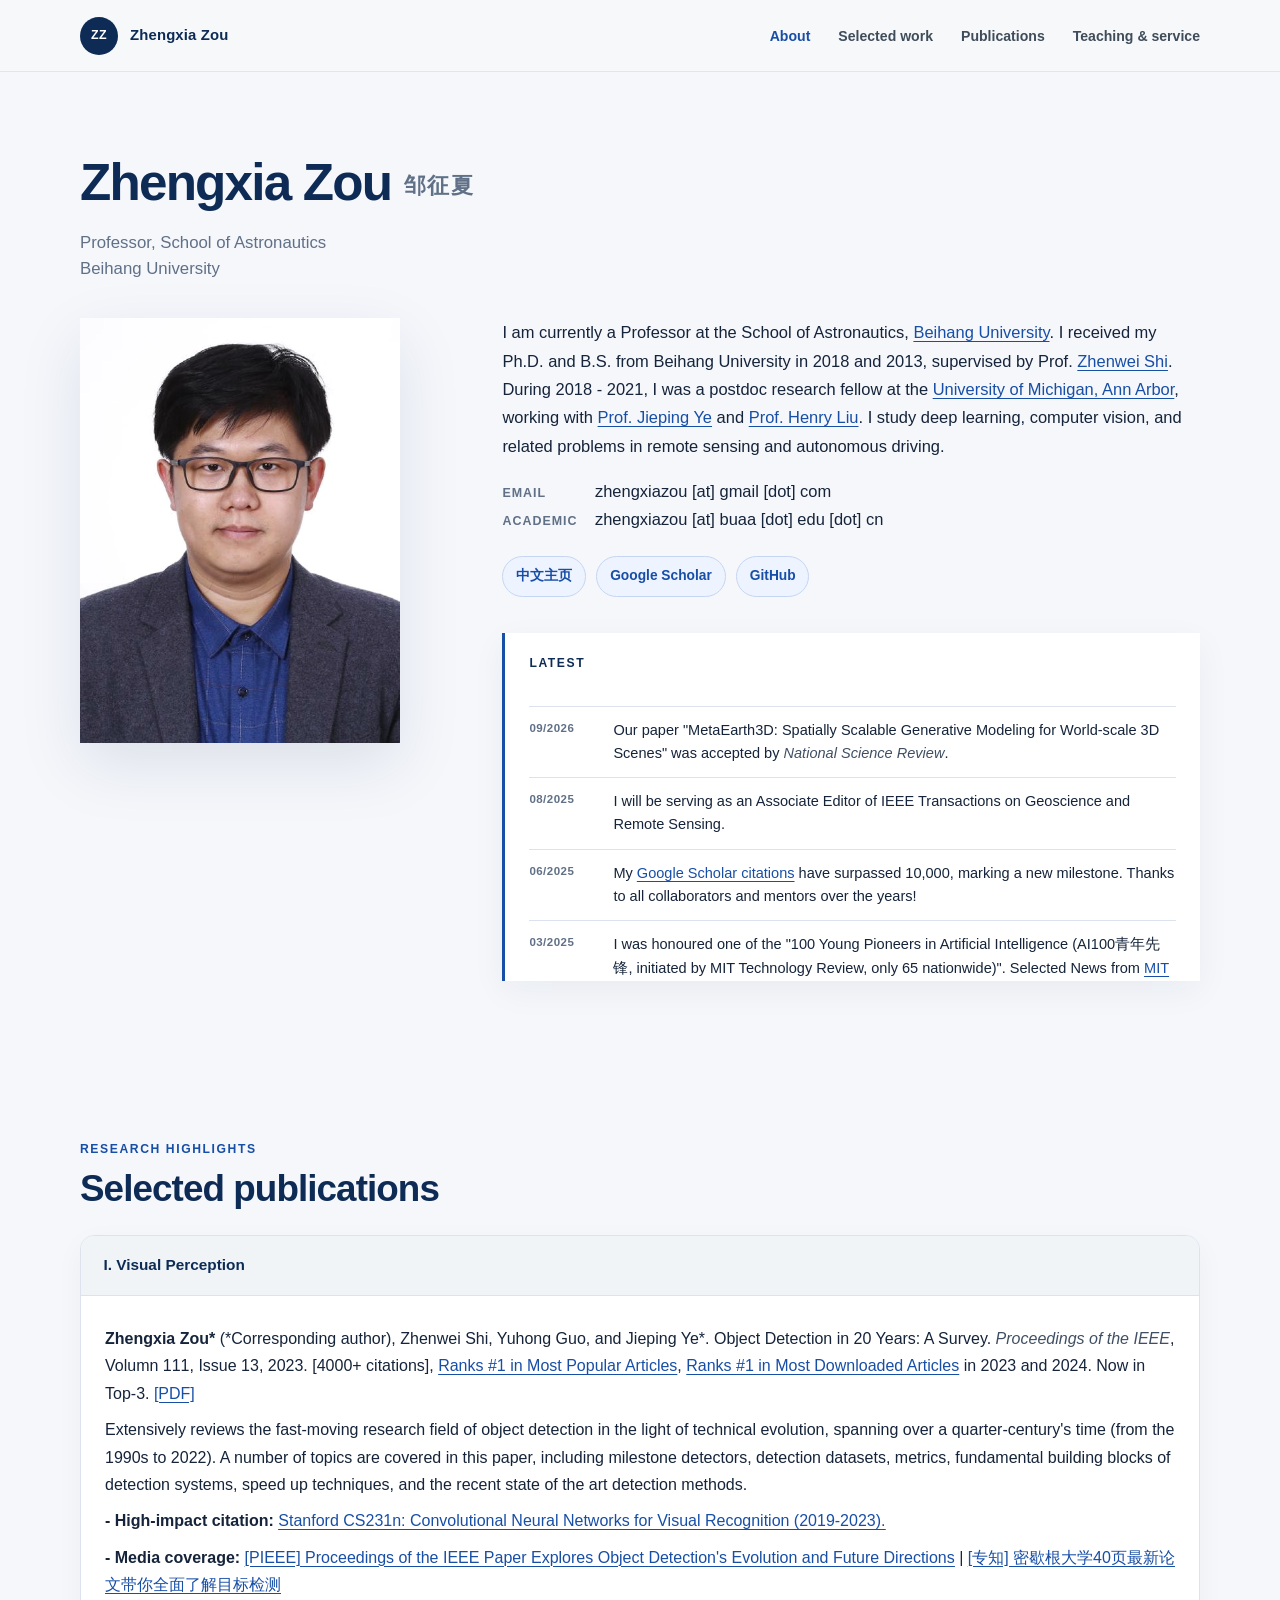
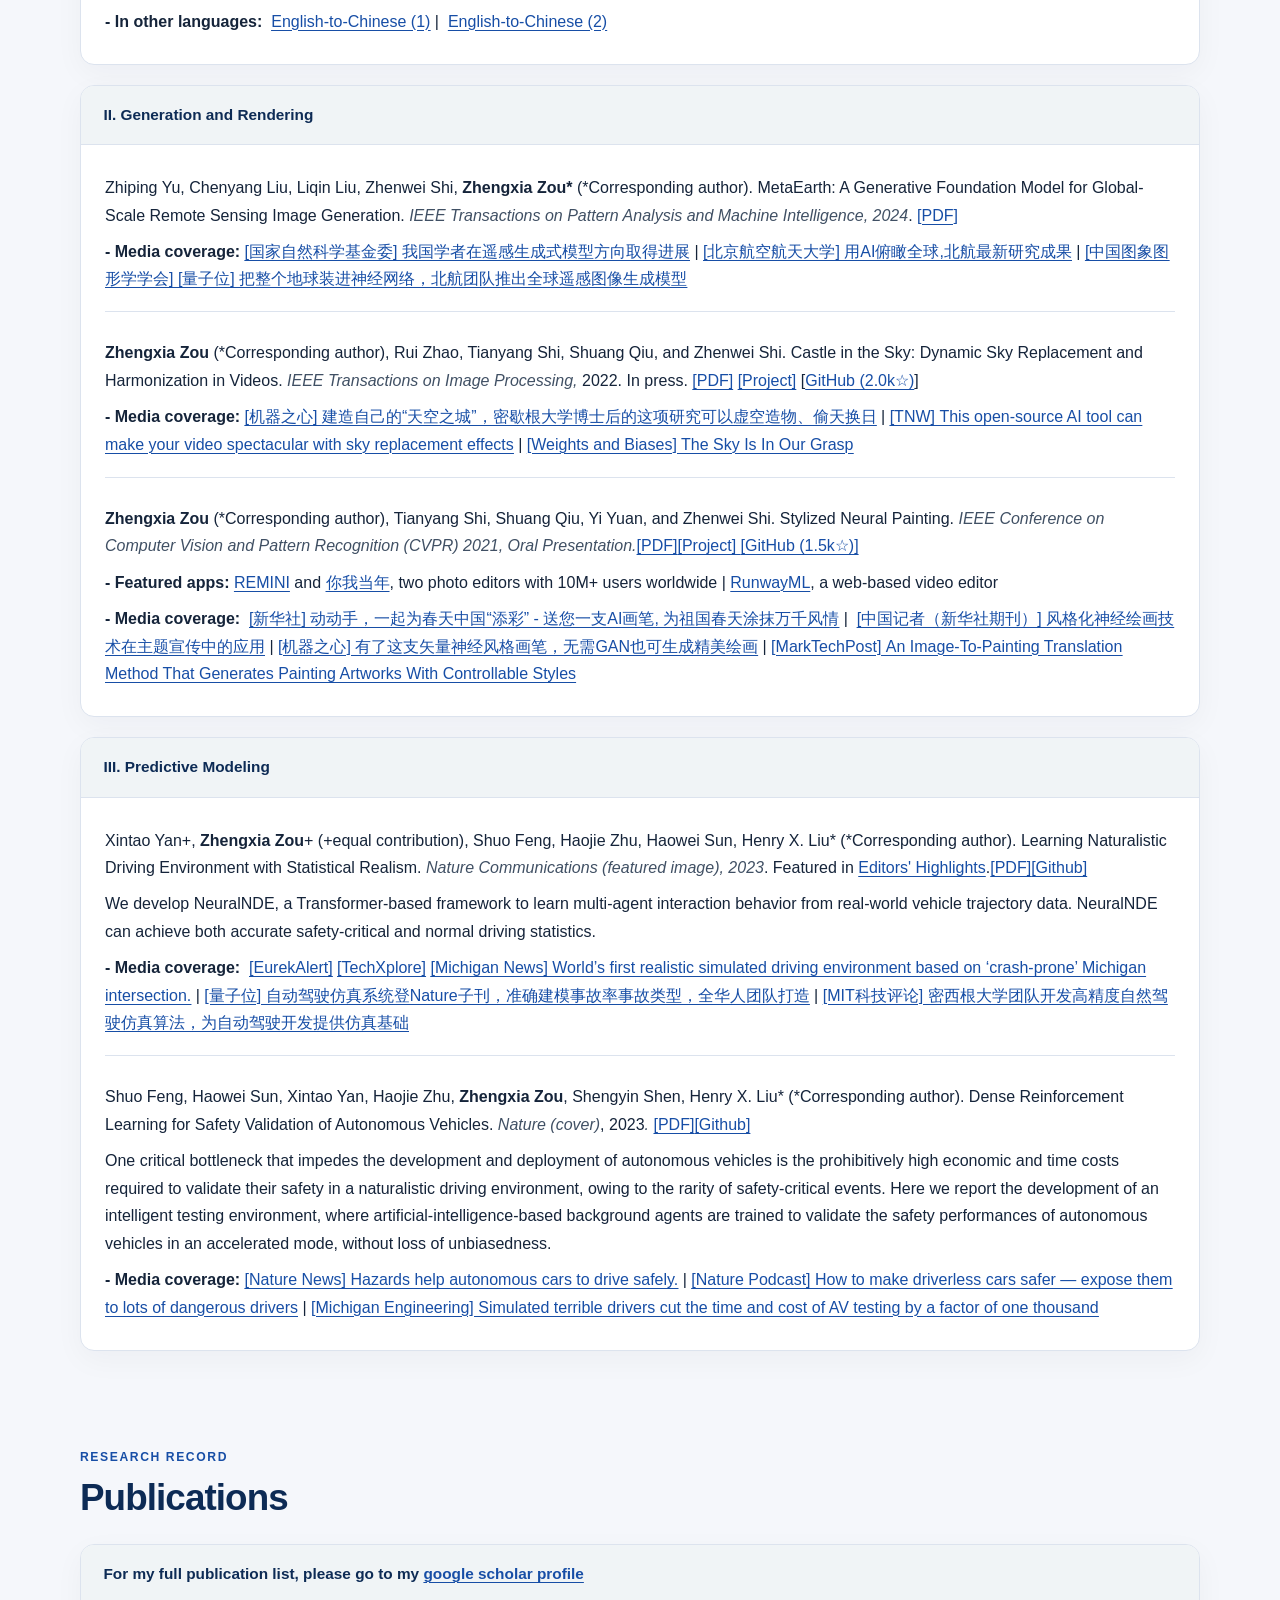
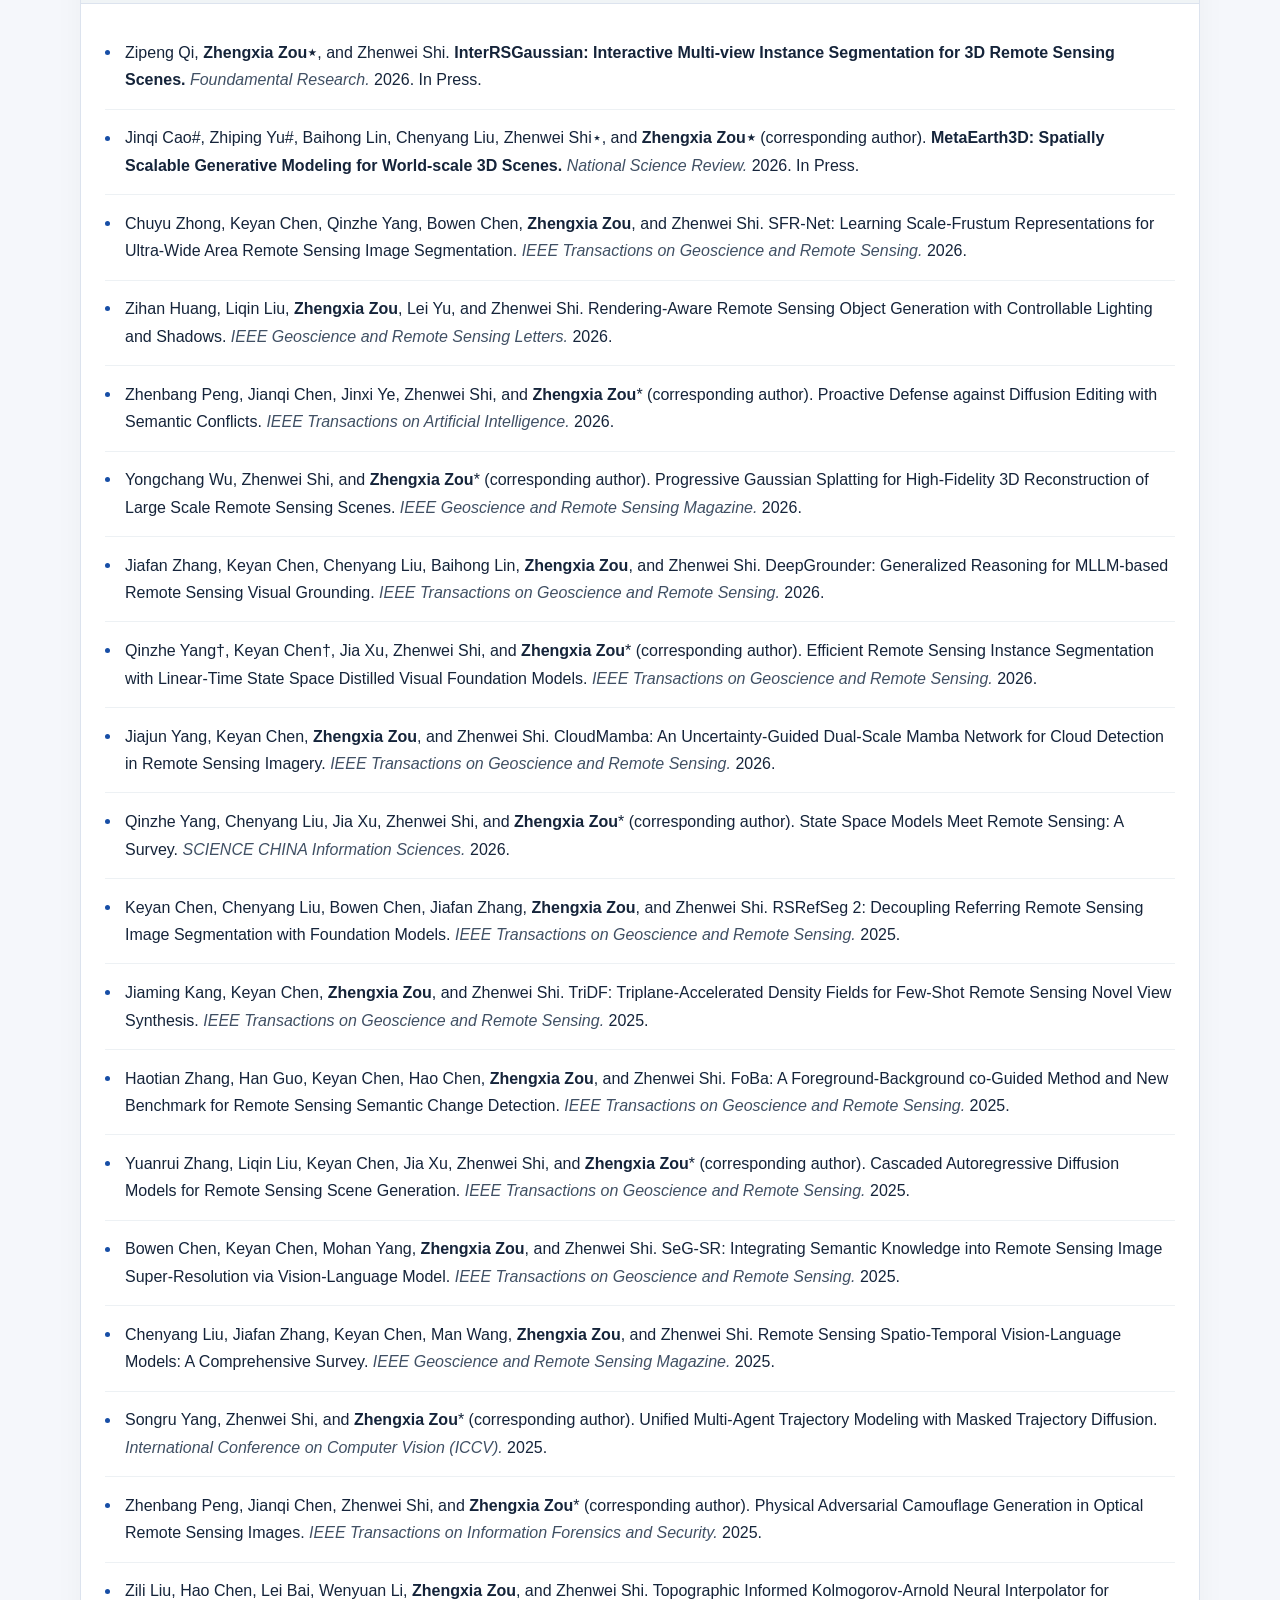
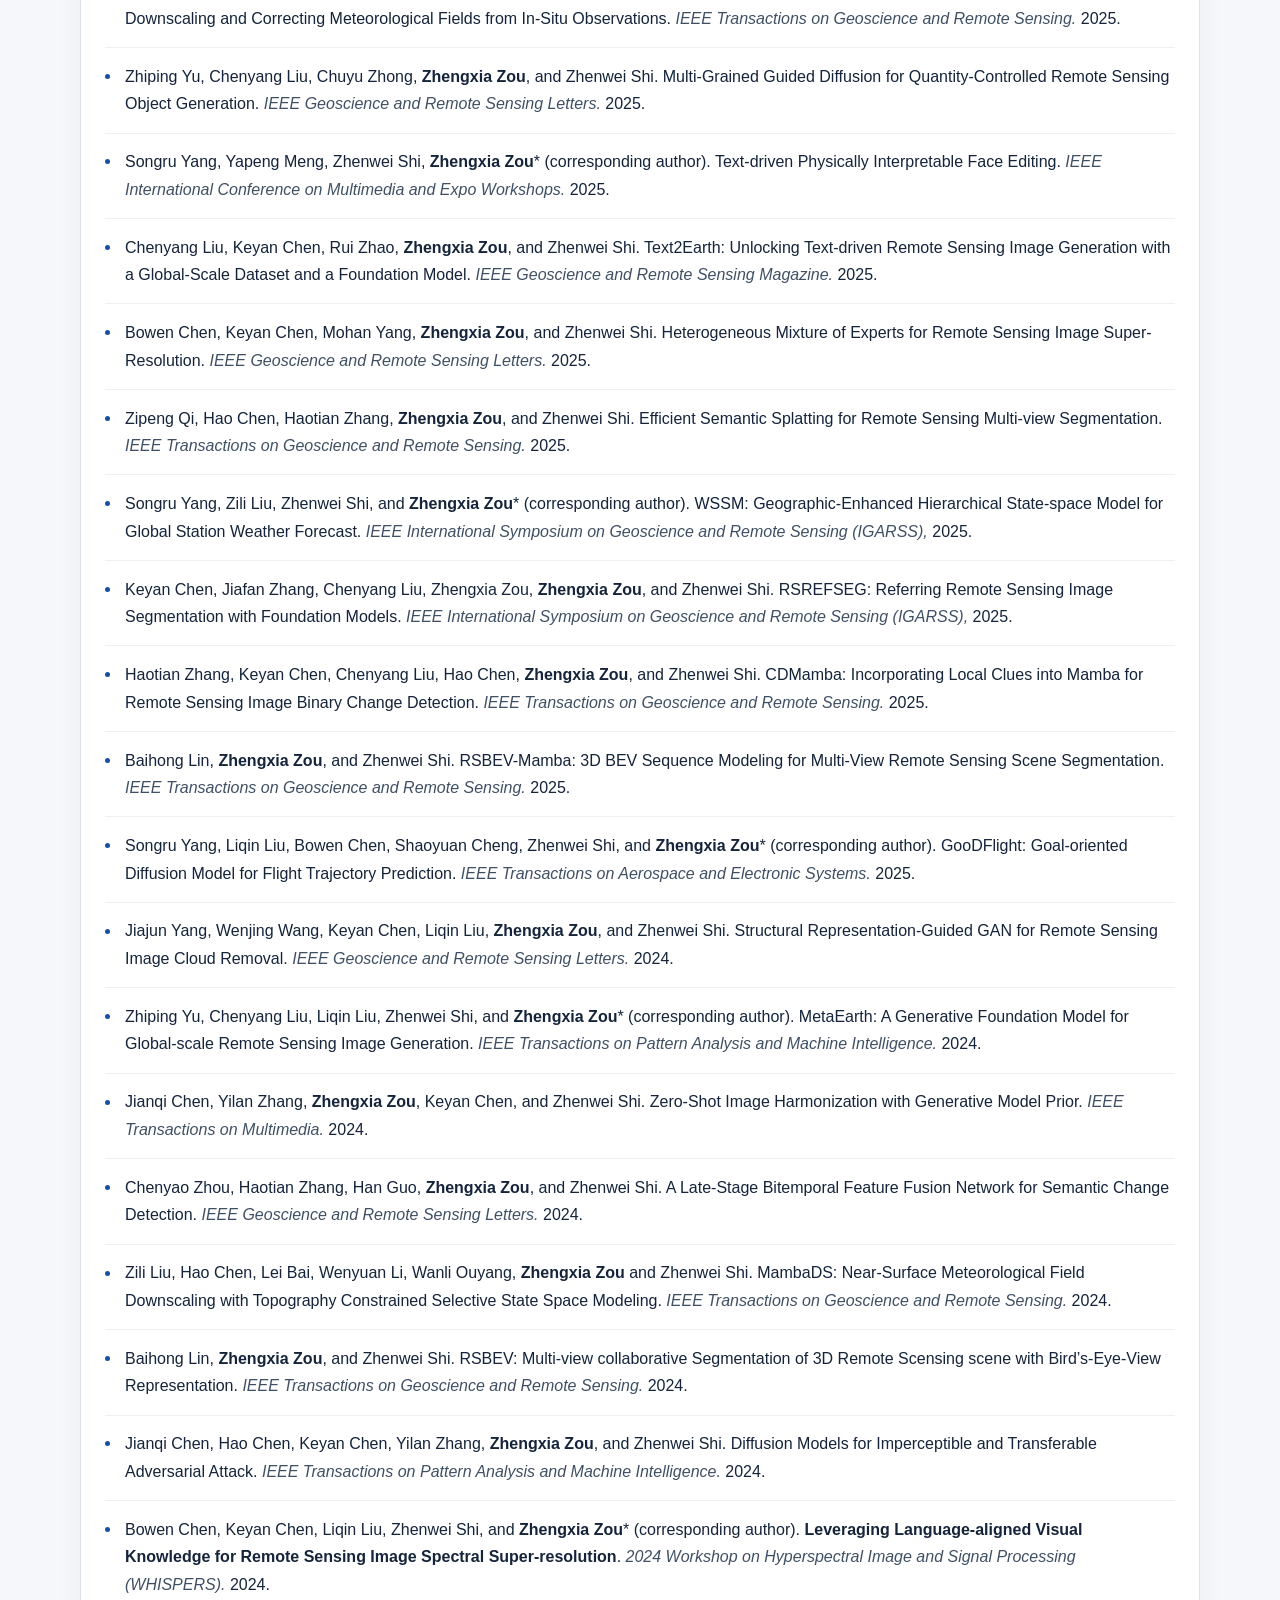
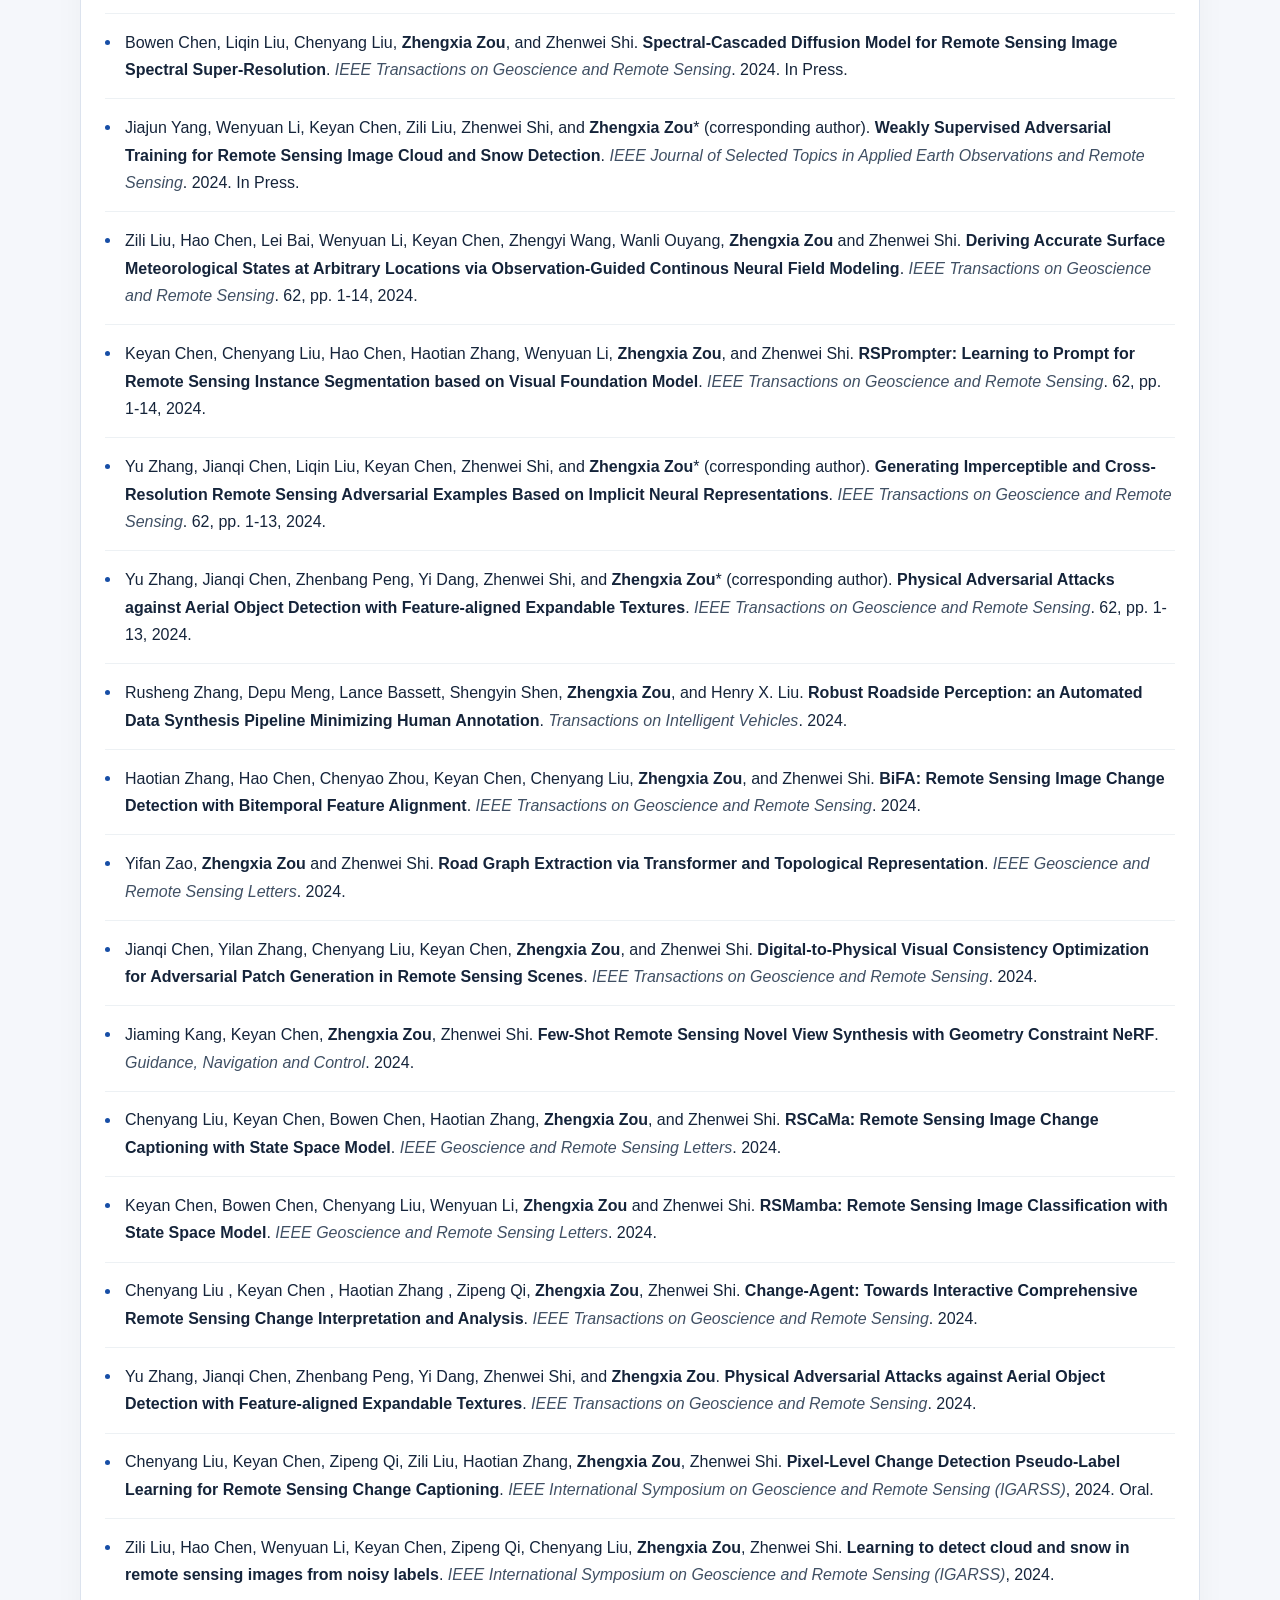
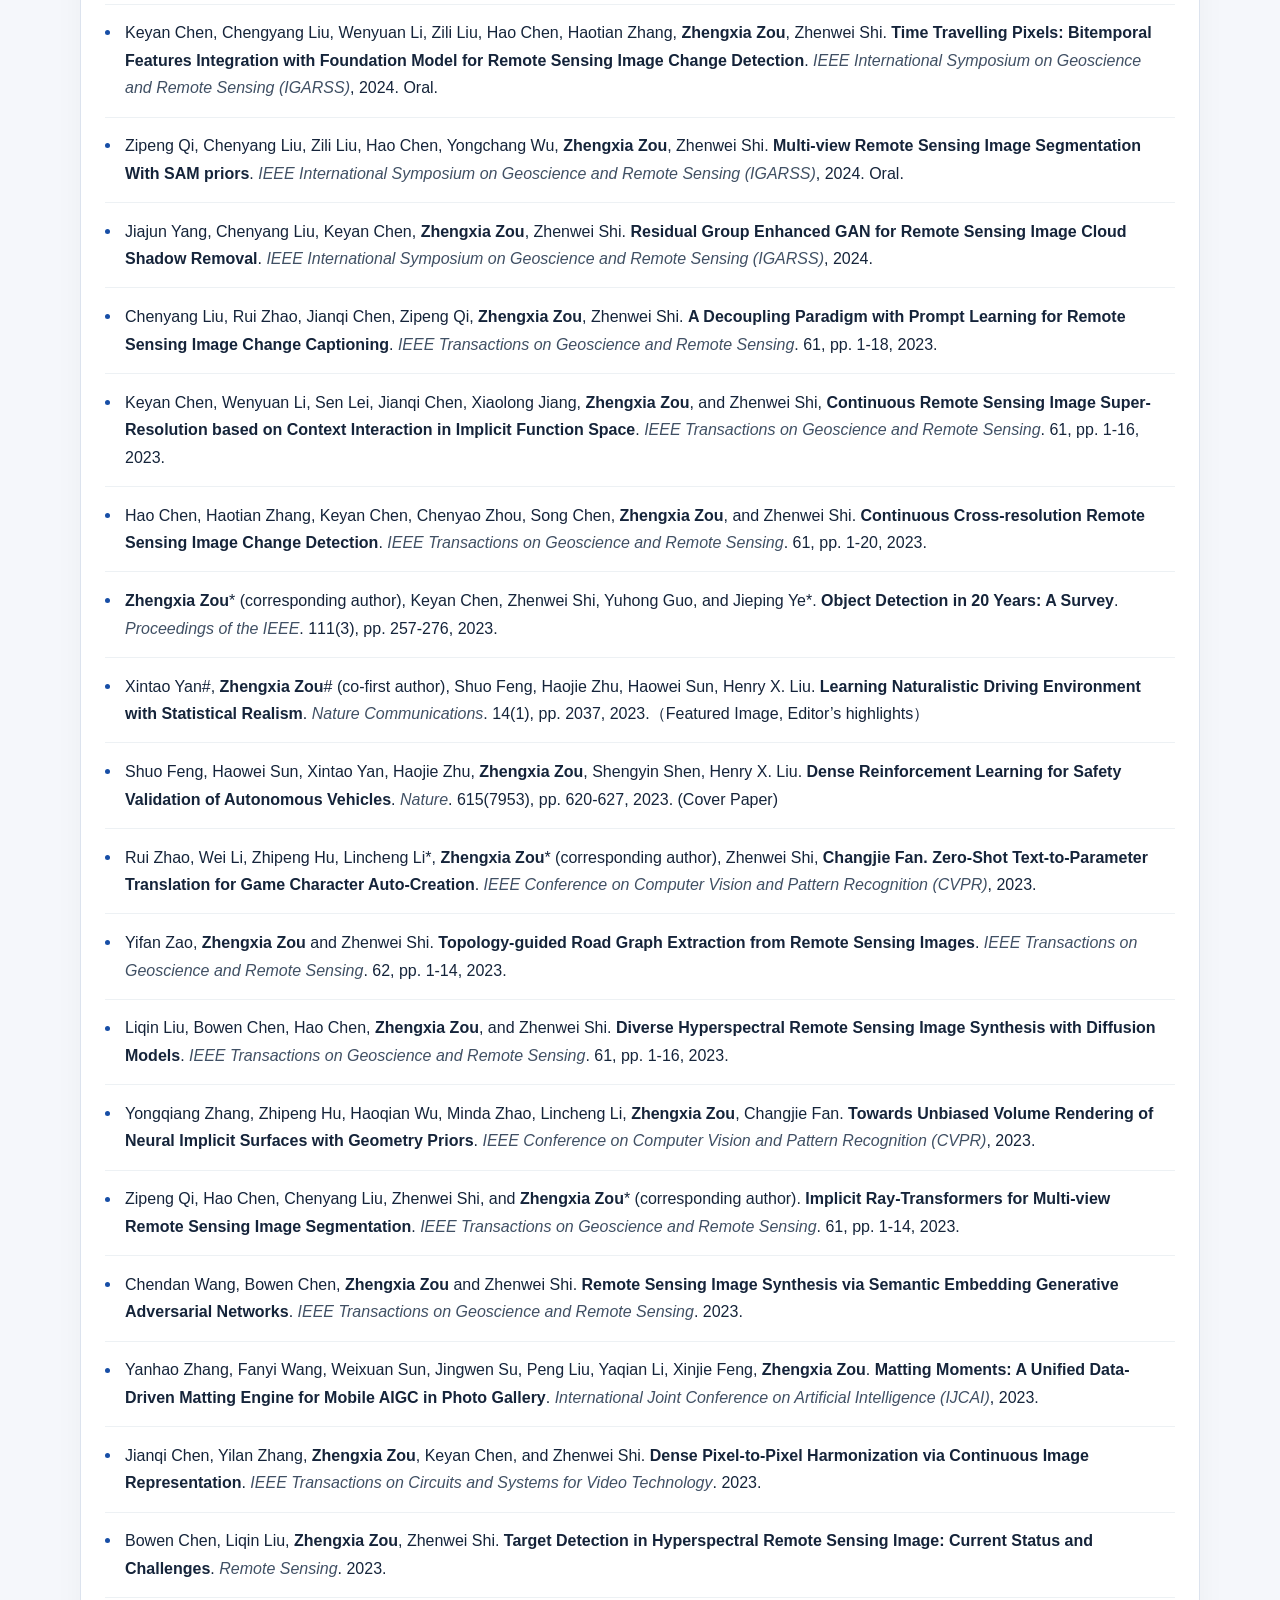
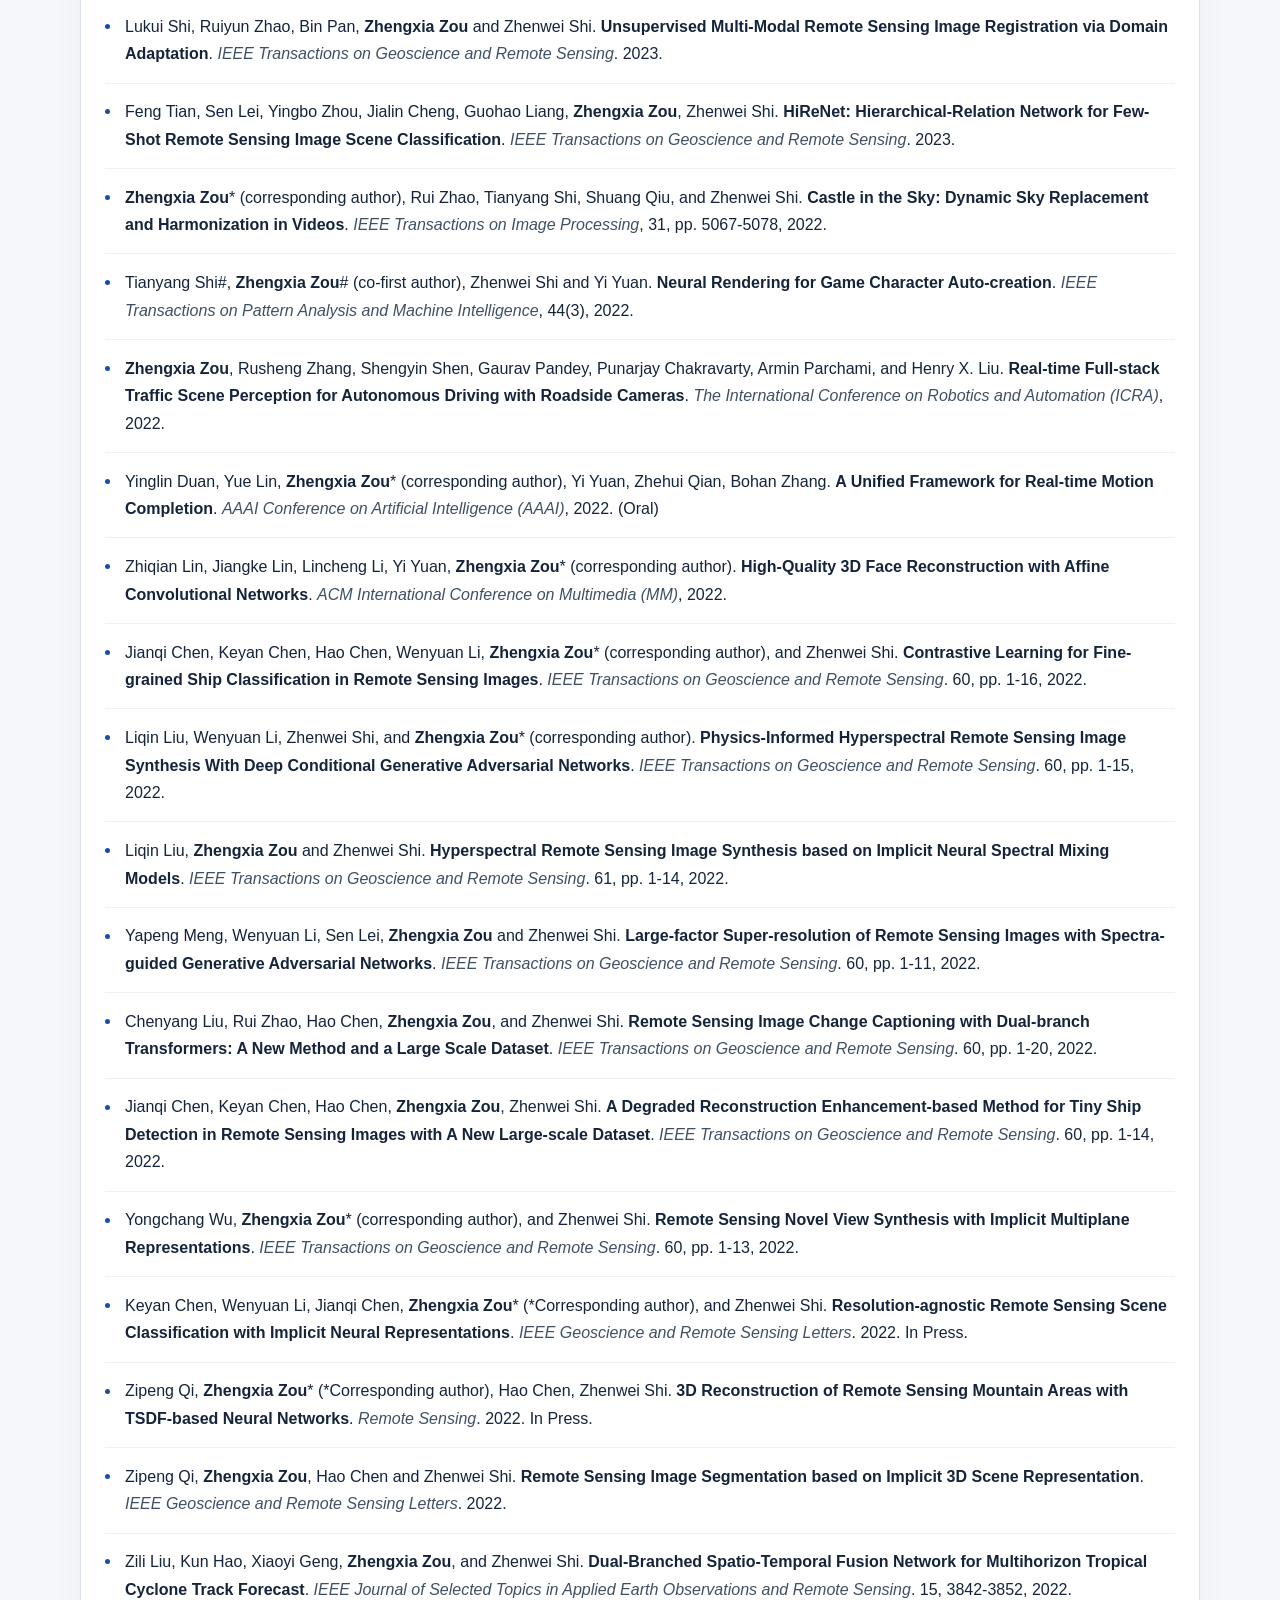
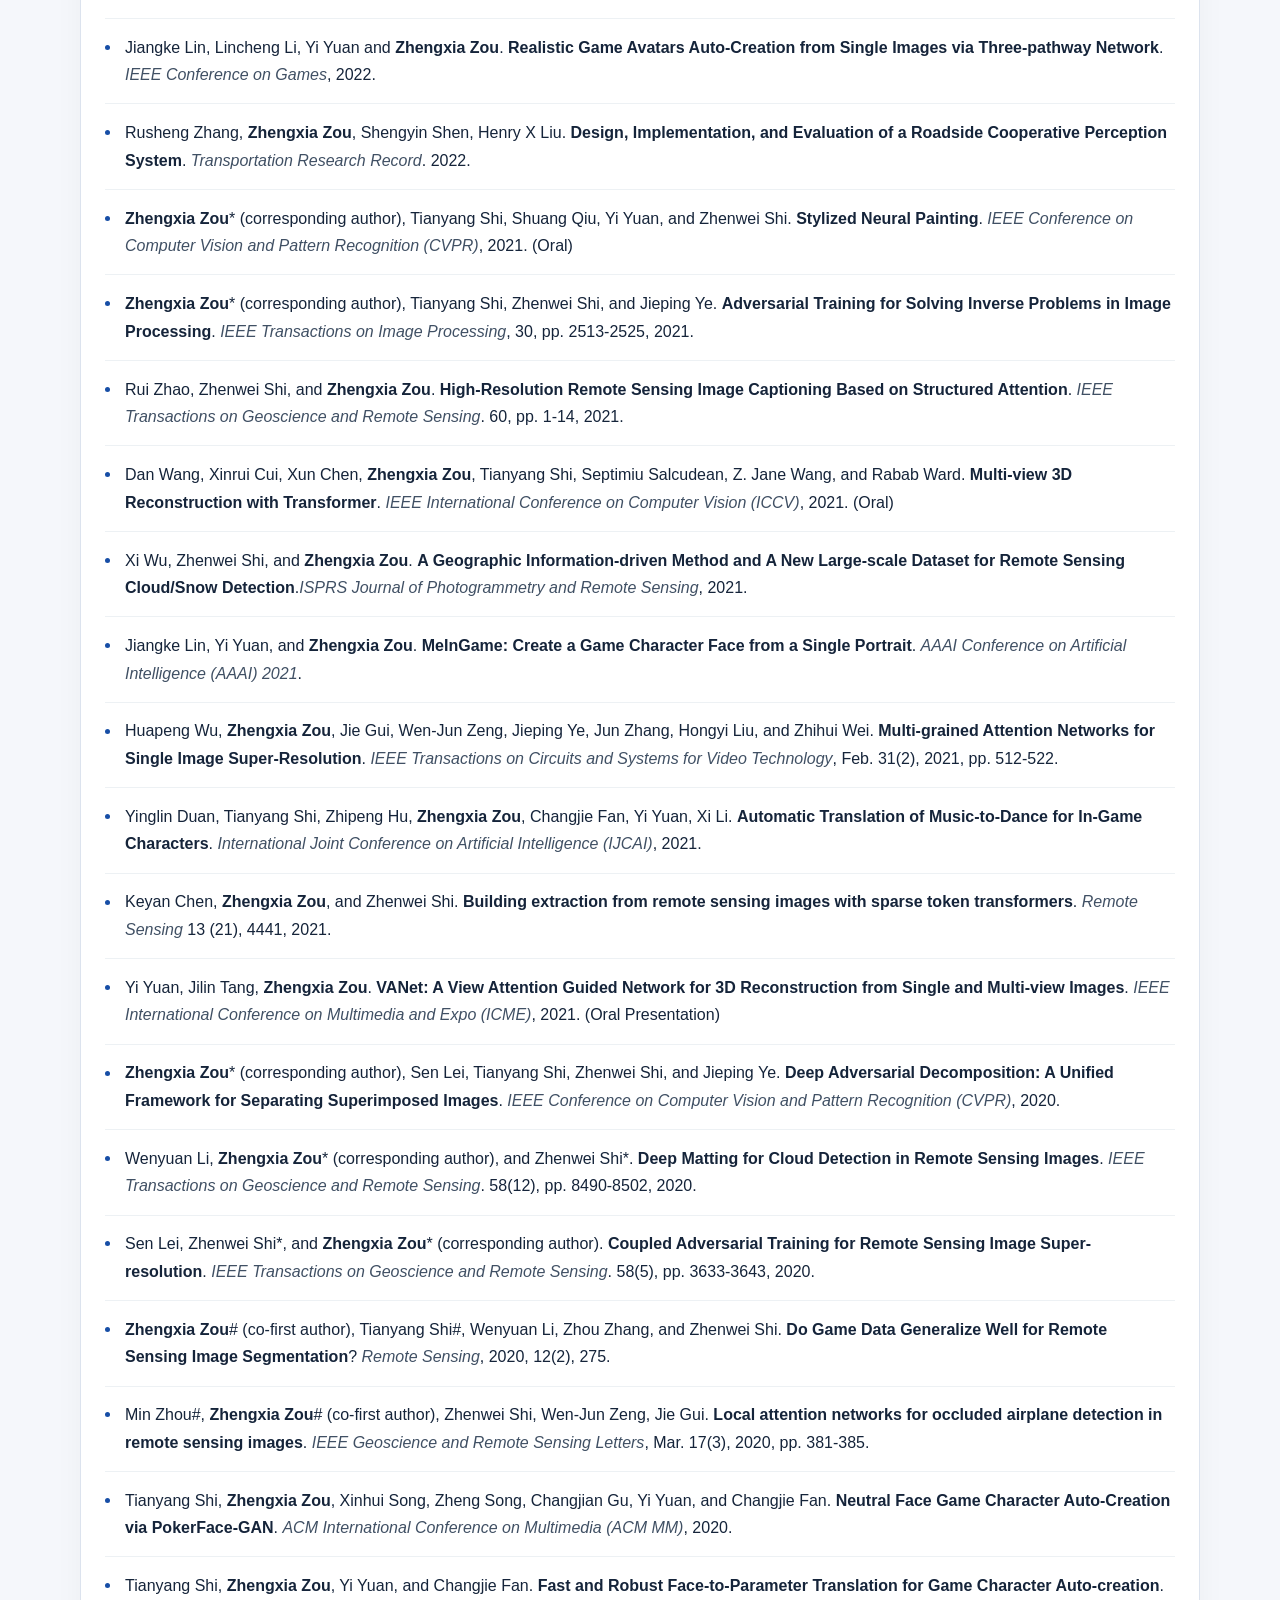
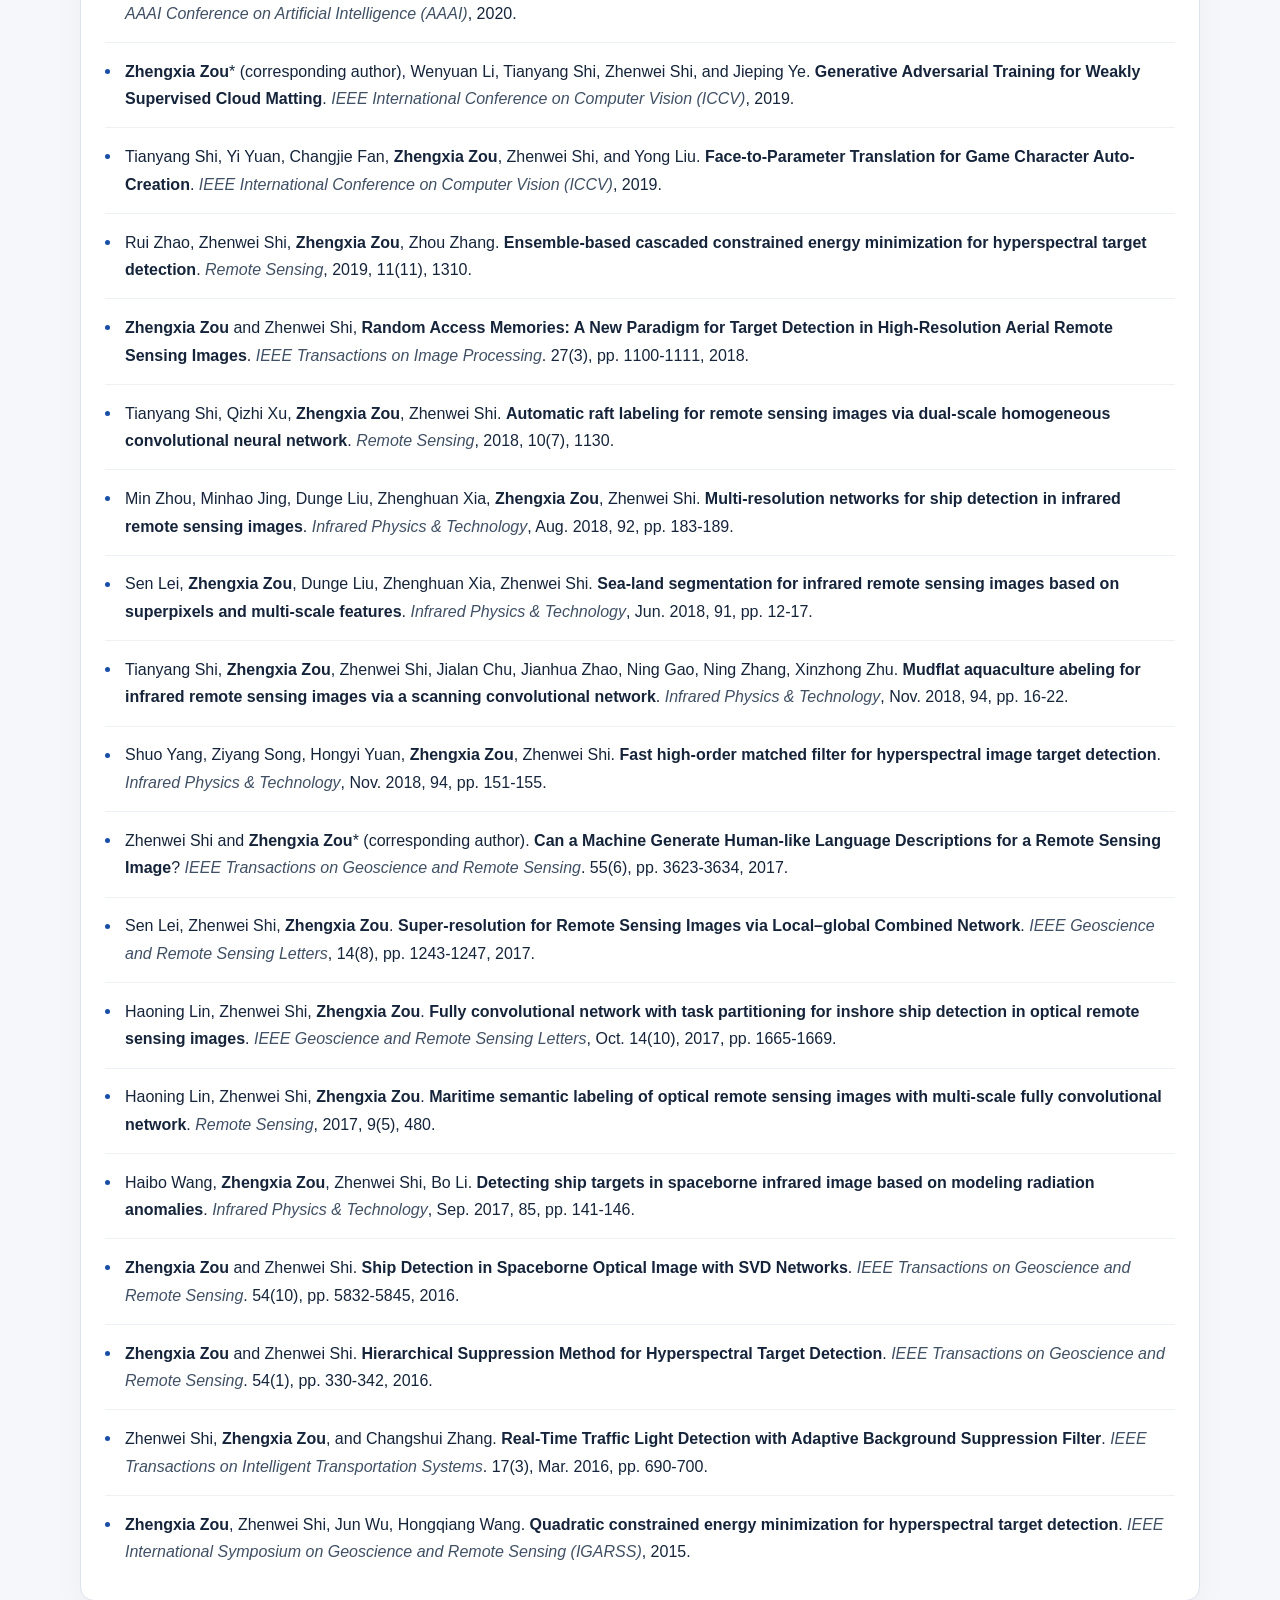
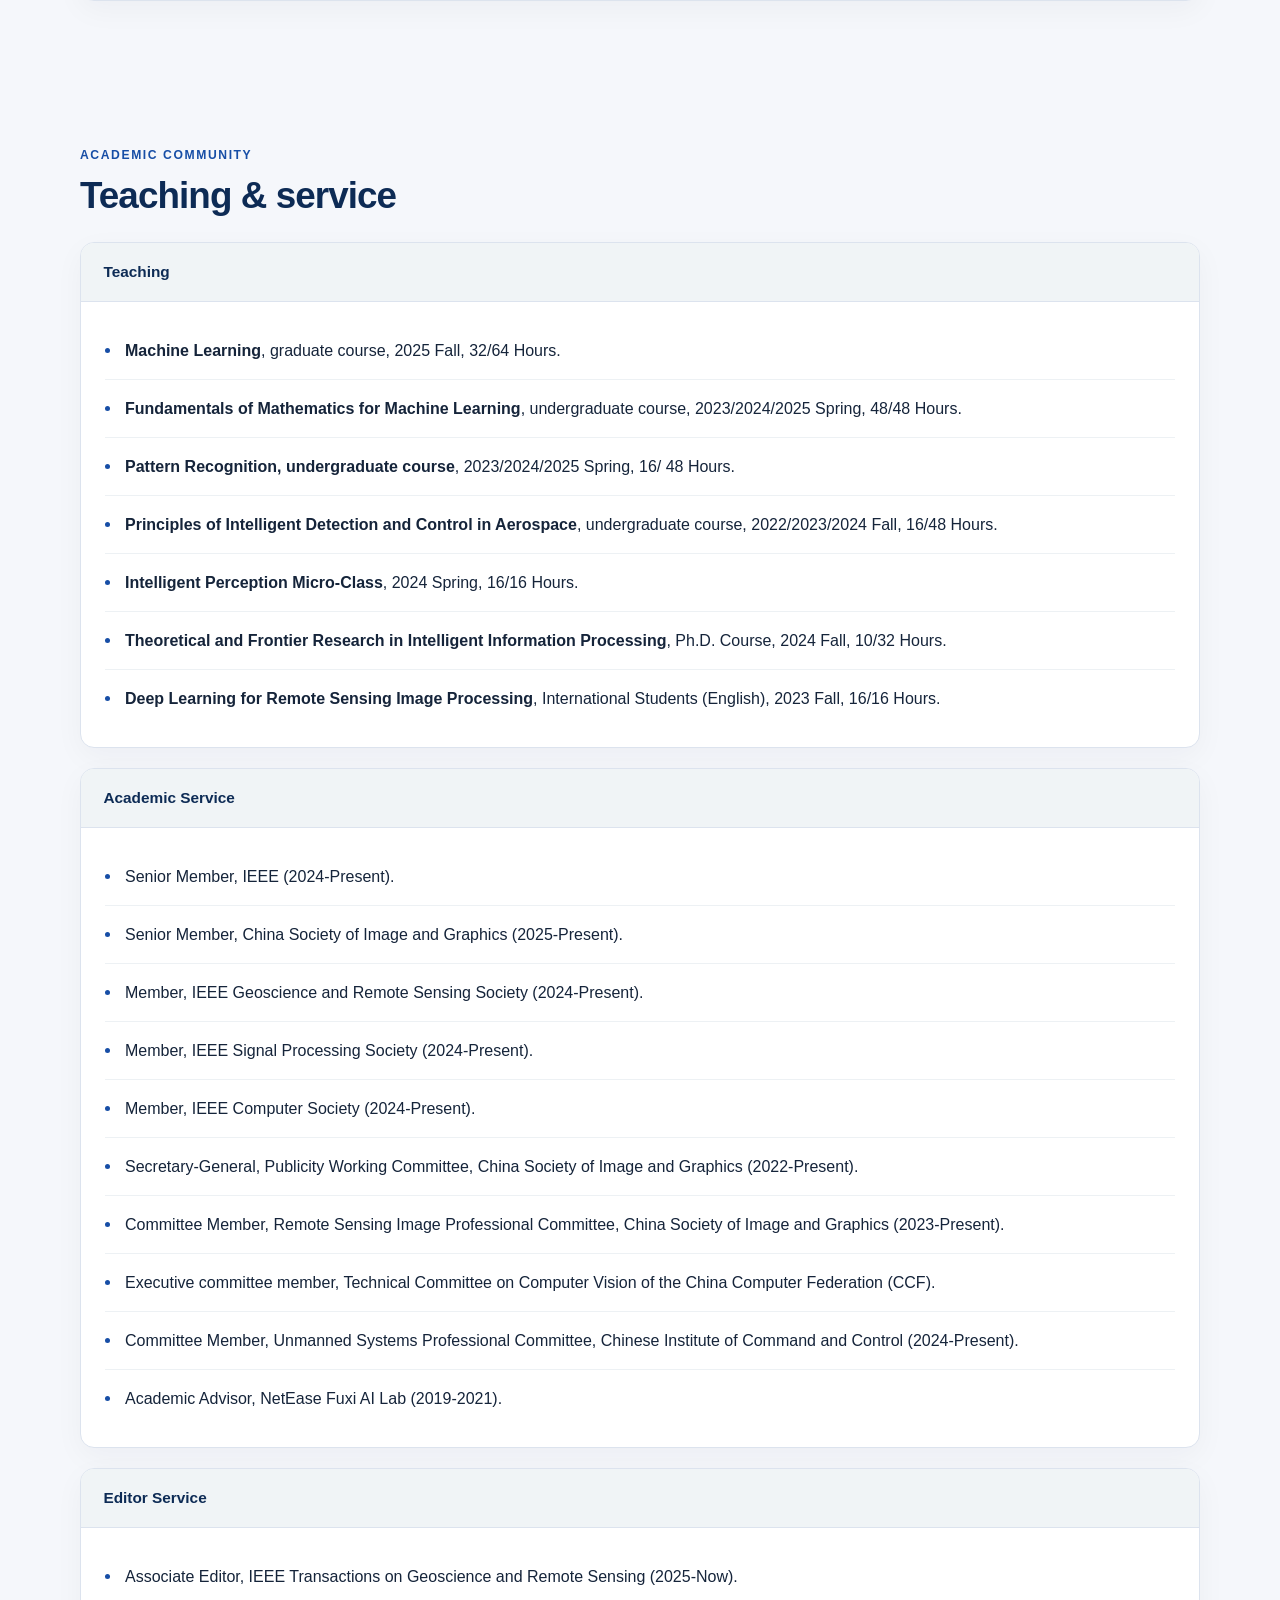
==== index.html @ 980dcb68 "Zipeng Qi FR paper added" ====
<!doctype html>
<html lang="en">
  <head>
    <meta charset="utf-8">
    <meta name="viewport" content="width=device-width, initial-scale=1">
    <meta name="description" content="Zhengxia Zou is a professor at Beihang University working on computer vision, remote sensing, and autonomous driving.">
    <meta name="theme-color" content="#0b1f33">
    <title>Zhengxia Zou — Professor, Beihang University</title>
    <link rel="icon" href="./favicon.svg" type="image/svg+xml">
    <link rel="stylesheet" href="./styles.css?v=20260903-2">
    <script src="./site.js" defer></script>
  </head>
  <body>
    <a class="skip-link" href="#me">Skip to content</a>
    <div class="site-shell">
      <div class="container nav-wrap">
        <a class="wordmark" href="#me" aria-label="Zhengxia Zou — home">
          <span class="wordmark-mark" aria-hidden="true">ZZ</span>
          <span>Zhengxia Zou</span>
        </a>
        <button class="nav-toggle" type="button" aria-expanded="false" aria-controls="site-navigation">Menu</button>
        <nav aria-label="Primary navigation">
        <ul class="nav nav-tabs" id="site-navigation">
          <li><a href="#me">About</a></li>
          <li><a href="#Research">Selected work</a></li>
          <li><a href="#Publications">Publications</a></li>
          <li><a href="#Activities">Teaching &amp; service</a></li>
        </ul>
        </nav>
      </div>
      <main>
      <div class="container hero">
        <div class="page-header">
          <h1 id="me">Zhengxia Zou <span>邹征夏</span></h1>
          <p class="role">Professor, School of Astronautics<br>Beihang University</p>
        </div>
        <div class="row">
          <div class="col-sm-4 portrait-wrap"> <img class="img-responsive img-rounded portrait"
              src="zzx_gallery/zzx.jpg" alt="Portrait of Zhengxia Zou" width="482" height="640"> </div>
          <div class="col-sm-8 hero-copy">
            <p></p>
            I am currently a Professor at the School of Astronautics, <a href="https://www.buaa.edu.cn/"
              target="_blank">Beihang University</a>. I received my Ph.D. and
            B.S. from Beihang University in 2018 and 2013, supervised by Prof.
             <a href="http://levir.buaa.edu.cn/" target="_blank">Zhenwei Shi</a>.
            During 2018 - 2021, I was a postdoc research fellow at the <a href="https://umich.edu/"
              target="_blank">University of Michigan, Ann Arbor</a>, working
            with <a href="http://www.yelabs.net/" target="_blank">Prof. Jieping
              Ye</a> and <a href="https://traffic.engin.umich.edu/" target="_blank">Prof.
              Henry Liu</a>. I study deep learning, computer vision, and related problems in
            remote sensing and autonomous driving.
            <p></p>
            <span class="contact-label">Email</span> zhengxiazou [at] gmail [dot] com<br>
            <span class="contact-label">Academic</span> zhengxiazou [at] buaa [dot] edu [dot] cn
            <p></p>
            <div class="profile-links"><a href="https://shi.buaa.edu.cn/zouzhengxia" target="_blank" rel="noopener">中文主页</a>
            <a href="https://scholar.google.com/citations?user=DzwoyZsAAAAJ&amp;hl=en"
              target="_blank" rel="noopener">Google Scholar</a><a href="https://github.com/jiupinjia"
              target="_blank" rel="noopener">GitHub</a></div>
            <div class="news" aria-labelledby="news-title"><h2 id="news-title">Latest</h2>
            <p></p>
            <p>NEW (09/2026): Our paper "MetaEarth3D: Spatially Scalable Generative Modeling for World-scale 3D Scenes" was accepted by <i>National Science Review</i>.</p>
            <p>NEW (08/2025): I will be serving as an Associate Editor of IEEE Transactions on Geoscience and Remote Sensing.</p>
            <p>NEW (06/2025): My <a href="https://scholar.google.com/citations?user=DzwoyZsAAAAJ&amp;hl=en"
              target="_blank">Google Scholar citations</a> have surpassed 10,000, marking a new milestone. Thanks to
              all collaborators and mentors over the years!</p>
            <p>NEW (03/2025): I was honoured one of the "100 Young Pioneers in Artificial Intelligence (AI100青年先锋,
              initiated by MIT Technology Review, only 65 nationwide)".
              Selected News from <a href="https://mp.weixin.qq.com/s/cxz0GDor7HqFuooPVyhu8Q"
              target="_blank">MIT Tech Review China</a>, <a href="https://wap.bjd.com.cn/news/2025/03/30/11113688.shtml"
              target="_blank">北京日报</a>, and <a href="https://news.buaa.edu.cn/info/1005/65344.htm"
              target="_blank">北航新闻网</a></p>
            <p>NEW (11/2024): Our paper "MetaEarth: A Generative Foundation Model for Global-scale Remote Sensing Image Generation" was accepted by IEEE TPAMI.
              Selected News from <a href="https://www.nsfc.gov.cn/publish/portal0/tab448/info92986.htm/"
              target="_blank">National Natural Science Foundation of China (NSFC)</a>, and <a href="https://mp.weixin.qq.com/s/lRD4mApYw1GkbGs0PAirLQ"
              target="_blank">北航新闻网</a></p>
            <p>NEW (08/2024): I will be serving as an Associate Editor of IEEE Transactions on Image Processing.</p>
            <p>NEW (08/2024): I was elected as a senior member of IEEE.</p>
            <p>NEW (12/2023): I am organizing a special issue for the new Nature journal, Communications Engineering. The theme is “<a href="https://www.nature.com/collections/bhhcbhiggb"
              target="_blank">Technologies for Augmented and Virtual Reality</a>.” Submissions are welcome.</p>
            <p>NEW (04/2023): Our paper on driving environment simulation got
              accepted to <a href="https://www.nature.com/articles/s41467-023-37677-5"
              target="_blank">Nature Communications (featured paper)</a>.</p>
            <p>NEW (03/2023): Our paper on autonomous vehicle testing got
              accepted to <a href="https://www.nature.com/articles/s41586-023-05732-2"
              target="_blank">Nature (cover)</a>. Congratulations!</p>
            <p>NEW (02/2023): One paper accepted to CVPR 2023 (featured in <a href="https://www.newscientist.com/article/2362730-character-creator-ai-puts-barack-obama-or-anyone-in-a-video-game/"
              target="_blank">New Scientist (新科学人)</a>).</p>
            <p>NEW (01/2023): Our survey paper on object detection got accepted
              by Proceedings of the IEEE.</p>
            </div>
          </div>
        </div>
      </div>
        <div class="container">
          <div class="page-header">
            <p class="section-kicker">Research highlights</p>
            <h2 id="Research">Selected publications</h2>
          </div>
        </div>
        <div class="container">
          <div class="panel panel-default">
            <div class="panel-heading"><b>I. Visual Perception</b> </div>
            <div class="panel-body">
              <div class="row">
<!--                <div class="col-sm-3"> <img class="img-thumbnail" style="width:100%"-->
<!--                    src="zzx_gallery/thumb-DetectionSurvey.jpg"> </div>-->
                <div class="col-sm-12">
                  <p></p>
                  <p> <b>Zhengxia Zou*</b> (*Corresponding author), Zhenwei
                    Shi, Yuhong Guo, and Jieping Ye*.
                    Object Detection in 20 Years: A Survey. <i>Proceedings of
                      the IEEE</i>, Volumn 111, Issue 13, 2023. [4000+ citations], <a href="https://ieeexplore.ieee.org/xpl/topAccessedArticles.jsp?punumber=5"
                      target="_blank">Ranks #1 in Most Popular Articles</a>, <a href="https://proceedingsoftheieee.ieee.org/journal/most-downloaded/"
                      target="_blank">Ranks #1 in Most Downloaded Articles</a> in 2023 and 2024. Now in Top-3. <a href="https://ieeexplore.ieee.org/document/10028728"
                      target="_blank">[PDF]</a></p>
                  <p> Extensively reviews the fast-moving research field of object detection in the light of technical evolution, spanning over a quarter-century's
                    time (from the 1990s to 2022). A number of topics are covered in this paper, including milestone detectors, detection datasets, metrics,
                    fundamental building blocks of detection systems, speed up techniques, and the recent state of the art detection methods.</p>
                  <p><b>- High-impact citation: </b> <a href="http://cs231n.stanford.edu/"
                    target="_blank"><u>Stanford CS231n: Convolutional Neural
                      Networks for Visual Recognition (2019-2023).</u></a></p>
                  <p> <b>- Media coverage:</b> <a href="https://proceedingsoftheieee.ieee.org/category/media-room/blog/"
                    target="_blank"><u>[PIEEE] Proceedings of the IEEE Paper Explores Object Detection's Evolution and Future Directions</u></a>&nbsp;|
                  <a href="https://www.zhuanzhi.ai/document/50b8a2fec4a9ad5561b8694d16a1dffb"
                    target="_blank"><u>[专知] 密歇根大学40页最新论文带你全面了解目标检测</u></a>&nbsp;</p>
                  <p><b>- In other languages:</b>&nbsp; <a href="https://ai.yanxishe.com/page/postDetail/14275"
                    target="_blank"><u>English-to-Chinese (1)</u></a> |&nbsp; <a
                    href="https://blog.csdn.net/clover_my/article/details/92794719"
                    target="_blank"><u>English-to-Chinese (2)</u></a>&nbsp;</p>
                  <p></p>
                </div>
              </div>
              <br>
<!--              <div class="row">-->
<!--&lt;!&ndash;                <div class="col-sm-3"><img class="img-thumbnail" style="width:100%"&ndash;&gt;-->
<!--&lt;!&ndash;                    src="zzx_gallery/thumb-roadside.jpg">&ndash;&gt;-->
<!--&lt;!&ndash;                </div>&ndash;&gt;-->
<!--                <div class="col-sm-12">-->
<!--                  <p></p>-->
<!--                  <p> <b>Zhengxia Zou</b>, Rusheng Zhang, Shengyin Shen, Gaurav-->
<!--                    Pandey, Punarjay Chakravarty, Armin Parchami, and Henry X.-->
<!--                    Liu (*Corresponding author). Real-time Full-stack Traffic-->
<!--                    Scene Perception for Autonomous Driving with Roadside-->
<!--                    Cameras. <em><i>The International Conference on Robotics-->
<!--                        and Automation (ICRA), 2022</i></em>.<a-->
<!--                      href="https://www.youtube.com/watch?v=RkiKe5UNzXA" target="_blank">-->
<!--                      <em> </em></a><a href="https://arxiv.org/abs/2206.09770"-->
<!--                      target="_blank">[PDF]</a> <a href="https://www.youtube.com/watch?v=RkiKe5UNzXA"-->
<!--                      target="_blank">[1min-DemoVideo] </a> </p>-->
<!--                  <p> Deployed at a two-lane roundabout-->
<!--                    located at Ellsworth Rd. and State St., Ann Arbor, MI, USA,-->
<!--                    providing 7x24 real-time traffic flow monitoring for-->
<!--                    hazardous driving scenarios identification.</p>-->
<!--                  <p> <b>- Media coverage:</b> <a href="https://www.youtube.com/watch?v=RJZi_8DC5Ps/"-->
<!--                    target="_blank"><u>[Mcity] Mcity 2.0 Mobility Data Center.</u></a>-->
<!--                </div>-->
<!--              </div>-->
            </div>
          </div>
        </div>
        <div class="container">
          <div class="panel panel-default">
            <div class="panel-heading"><b>II. Generation and Rendering</b> </div>
            <div class="panel-body">
              <div class="row">
<!--                <div class="col-sm-3"> <img class="img-thumbnail" style="width:100%"-->
<!--                    src="zzx_gallery/thumb-metaearth.jpg"> </div>-->
                <div class="col-sm-12">
                  <p></p>
                  <p> Zhiping Yu, Chenyang Liu, Liqin Liu, Zhenwei Shi, <b>Zhengxia Zou*</b> (*Corresponding author).
                    MetaEarth: A Generative Foundation Model for Global-Scale Remote Sensing Image Generation.
                    <em>IEEE Transactions on Pattern Analysis and Machine Intelligence, 2024</em>.
                    <a href="https://arxiv.org/abs/2405.13570" target="_blank">[PDF]</a>
                  </p>
                  <p> <b>- Media coverage:</b> <a href="https://www.nsfc.gov.cn/publish/portal0/tab448/info92986.htm"
                    target="_blank"><u>[国家自然科学基金委] 我国学者在遥感生成式模型方向取得进展</u></a> | <a href="https://mp.weixin.qq.com/s/lRD4mApYw1GkbGs0PAirLQ"
                    target="_blank"><u>[北京航空航天大学] 用AI俯瞰全球,北航最新研究成果</u></a> |
                     <a href="https://mp.weixin.qq.com/s/JrFUIR2rLxJFMst7JXL3Mw"
                    target="_blank"><u>[中国图象图形学学会] </u></a>  <a href="https://mp.weixin.qq.com/s/IEe-tj4B0QWk6hX_fI-UHA/"
                    target="_blank"><u>[量子位] 把整个地球装进神经网络，北航团队推出全球遥感图像生成模型</u></a></p>
                </div>
              </div>
              <br>
              <div class="row">
<!--                <div class="col-sm-3"><img class="img-thumbnail" style="width:100%"-->
<!--                    src="zzx_gallery/thumb-SkyAR.jpg"></div>-->
                <div class="col-sm-12">
                  <p></p>
                  <p> <b>Zhengxia Zou </b>(*Corresponding author), Rui Zhao,
                    Tianyang Shi, Shuang Qiu, and Zhenwei Shi. Castle in the
                    Sky: Dynamic Sky Replacement and Harmonization in Videos. <em>IEEE
                      Transactions on Image Processing,</em> 2022. In press. <a
                      href="https://arxiv.org/abs/2010.11800" target="_blank">[PDF]</a><em>
                    </em><a href="https://jiupinjia.github.io/skyar/" target="_blank">[Project]</a>
                    [<a target="_blank" href="https://github.com/jiupinjia/SkyAR">GitHub
                      (2.0k☆)</a>]</p>
                  <p> <b>- Media coverage:</b> <a href="https://www.jiqizhixin.com/articles/2020-10-25"
                    target="_blank"><u>[机器之心]
                      建造自己的“天空之城”，密歇根大学博士后的这项研究可以虚空造物、偷天换日</u></a> | <a href="https://thenextweb.com/neural/2020/11/16/this-open-source-ai-tool-can-make-your-video-spectacular-with-sky-replacement-effects/"
                    target="_blank"><u>[TNW] This open-source AI tool can make
                      your video spectacular with sky replacement effects</u></a> | <a href="https://wandb.ai/wandb/skyAR/reports/The-Sky-Is-In-Our-Grasp---VmlldzozMjY0NDI"
                      target="_blank"><u>[Weights and Biases] The Sky Is In Our Grasp</u></a></p>
                </div>
              </div>
              <br>
              <div class="row">
<!--                <div class="col-sm-3"><img class="img-thumbnail" style="width:100%"-->
<!--                    src="zzx_gallery/thumb-painting.jpg"></div>-->
                <div class="col-sm-12">
                  <p></p>
                  <p> <b>Zhengxia Zou </b>(*Corresponding author), Tianyang
                    Shi, Shuang Qiu, Yi Yuan, and Zhenwei Shi. Stylized Neural
                    Painting.&nbsp;<em>IEEE Conference on Computer Vision
                        and Pattern Recognition (CVPR) 2021, Oral
                          Presentation.</em><a href="https://arxiv.org/abs/2011.08114"
                      target="_blank">[PDF]</a><a href="https://jiupinjia.github.io/neuralpainter/"
                      target="_blank">[Project] </a><a href="https://github.com/jiupinjia/stylized-neural-painting"
                      target="_blank">[GitHub (1.5k☆)]</a></p>
                  <p> <b>- Featured apps:</b> <a href="https://play.google.com/store/apps/details?id=com.bigwinepot.nwdn.international&amp;hl=en_US&amp;gl=US"
                      target="_blank">REMINI</a> and <a href="https://apps.apple.com/cn/app/%E4%BD%A0%E6%88%91%E5%BD%93%E5%B9%B4-%E7%85%A7%E7%89%87%E8%A7%86%E9%A2%91%E5%8F%98%E9%AB%98%E6%B8%85-%E8%80%81%E7%85%A7%E7%89%87%E4%BF%AE%E5%A4%8D%E8%A7%86%E9%A2%91%E7%94%BB%E8%B4%A8%E4%BC%98%E5%8C%96%E5%A2%9E%E5%BC%BA/id1461690800"
                      target="_blank">你我当年</a>, two photo editors with 10M+
                    users worldwide |
                    <a href="https://runwayml.com/" target="_blank">RunwayML</a>,
                    a web-based video editor</p>
                  <p> <b>- Media coverage:</b>&nbsp; <a href="http://www.news.cn/politics/2022-03/02/c_1128428941.htm"
                    target="_blank"><u>[新华社] 动动手，一起为春天中国“添彩” - 送您一支AI画笔,
                      为祖国春天涂抹万千风情</u></a> |&nbsp; <a href="https://mp.weixin.qq.com/s/Wa4UKB4jKzclKNjYMRzeoA"
                    target="_blank"><u>[中国记者（新华社期刊）] 风格化神经绘画技术在主题宣传中的应用</u></a>
                  | <a href="https://www.jiqizhixin.com/articles/2021-04-21-5"
                    target="_blank"><u>[机器之心] 有了这支矢量神经风格画笔，无需GAN也可生成精美绘画</u></a> |  <a href="https://www.marktechpost.com/2020/11/22/stylized-neural-painter-an-image-to-painting-translation-method-that-generates-vivid-and-realistic-painting-artworks-with-controllable-styles/"
                    target="_blank"><u>[MarkTechPost] An Image-To-Painting
                      Translation Method That Generates Painting Artworks With
                      Controllable Styles</u></a></p>
                  <p></p>
                </div>
              </div>
            </div>
          </div>
        </div>
        <div class="container">
          <div class="panel panel-default">
            <div class="panel-heading"><b>III. Predictive Modeling</b> </div>
            <div class="panel-body">
              <div class="row">
<!--                <div class="col-sm-3"> <img class="img-thumbnail" style="width:100%"-->
<!--                    src="zzx_gallery/thumb-NeuralNDE.jpg"> </div>-->
                <div class="col-sm-12">
                  <p></p>
                  <p> Xintao Yan+, <b>Zhengxia Zou</b>+
                    (+equal contribution), Shuo Feng, Haojie Zhu, Haowei Sun,
                    Henry X. Liu* (*Corresponding author).
                    Learning Naturalistic Driving Environment with Statistical
                    Realism. <i>Nature Communications (featured image), 2023</i>. Featured
                    in <a target="_blank" href="https://www.nature.com/collections/hjhbgijcei">Editors'
                      Highlights</a>.<a href="https://www.nature.com/articles/s41467-023-37677-5"
                      target="_blank">[PDF]</a><a href="https://github.com/michigan-traffic-lab/Learning-Naturalistic-Driving-Environment"
                      target="_blank">[Github]</a>&nbsp;</p>
                  <p>We develop NeuralNDE, a Transformer-based framework to
                    learn multi-agent interaction behavior from real-world
                    vehicle trajectory data. NeuralNDE can achieve both accurate
                    safety-critical and normal driving statistics.</p>
                  <p> <b>- Media coverage:&nbsp; </b><a href="https://www.eurekalert.org/news-releases/987857"
                    target="_blank"><u>[EurekAlert]</u></a> <a href="https://techxplore.com/news/2023-05-world-realistic-simulated-environment-based.html"
                    target="_blank"><u>[TechXplore]</u></a> <a href="https://news.umich.edu/worlds-first-realistic-simulated-driving-environment-based-on-crash-prone-michigan-intersection/"
                    target="_blank"><u>[Michigan News] World’s first realistic
                      simulated driving environment based on ‘crash-prone’
                      Michigan intersection.</u></a> | <a href="https://www.sohu.com/a/674403685_610300"
                    target="_blank"><u>[量子位]
                      自动驾驶仿真系统登Nature子刊，准确建模事故率事故类型，全华人团队打造</u></a> | <a href="https://www.mittrchina.com/news/detail/11938"
                    target="_blank"><u>[MIT科技评论]
                      密西根大学团队开发高精度自然驾驶仿真算法，为自动驾驶开发提供仿真基础</u></a></p>
                </div>
              </div>
              <br>
              <div class="row">
<!--                <div class="col-sm-3"> <img class="img-thumbnail" style="width:100%"-->
<!--                    src="zzx_gallery/thumb-nature.jpg"> </div>-->
                <div class="col-sm-12">
                  <p></p>
                  <p> Shuo Feng, Haowei Sun, Xintao Yan, Haojie Zhu, <b>Zhengxia
                      Zou</b>, Shengyin Shen, Henry X. Liu* (*Corresponding
                    author). Dense Reinforcement Learning for Safety Validation
                    of Autonomous Vehicles. <i>Nature (cover)</i>, 2023<i>.</i>
                    <em> </em><a href="https://www.nature.com/articles/s41586-023-05732-2"
                      target="_blank">[PDF]</a><a href="https://github.com/michigan-traffic-lab/Dense-Deep-Reinforcement-Learning"
                      target="_blank">[Github]</a>&nbsp;<a href="https://ieeexplore.ieee.org/stamp/stamp.jsp?tp=&amp;arnumber=9197693"
                      target="_blank"></a></p>
                  <p>One critical bottleneck that impedes the development and
                    deployment of autonomous vehicles is the prohibitively high
                    economic and time costs required to validate their safety in
                    a naturalistic driving environment, owing to the rarity of
                    safety-critical events. Here we report the development of an
                    intelligent testing environment, where
                    artificial-intelligence-based background agents are trained
                    to validate the safety performances of autonomous vehicles
                    in an accelerated mode, without loss of unbiasedness.</p>
                  <p> <b>- Media coverage:</b> <a href="https://www.nature.com/articles/d41586-023-00798-4"
                    target="_blank"><u>[Nature News] Hazards help autonomous
                      cars to drive safely.</u></a> | <a href="https://www.nature.com/articles/d41586-023-00867-8"
                    target="_blank"><u>[Nature Podcast] How to make driverless
                      cars safer — expose them to lots of dangerous drivers</u></a>
                  | <a href="https://news.engin.umich.edu/2023/03/simulated-terrible-drivers-cut-the-time-and-cost-of-av-testing-by-a-factor-of-one-thousand/"
                    target="_blank"><u>[Michigan Engineering] Simulated terrible
                      drivers cut the time and cost of AV testing by a factor of
                      one thousand</u></a></p>
                </div>
              </div>
              <br>
            </div>
          </div>
        </div>
          <div class="container">
            <div class="page-header">
              <p class="section-kicker">Research record</p>
              <h2 id="Publications">Publications</h2>
            </div>
          </div>
          <div class="container">
            <div class="panel panel-default">
              <div class="panel-heading"><b>For my full publication list, please go to my <a href="https://scholar.google.com/citations?user=DzwoyZsAAAAJ&amp;hl=en"
                  target="_blank">google scholar profile</a></b></div>
              <div class="panel-body">
                <ul>
                  <li>Zipeng Qi, <b>Zhengxia Zou⋆</b>, and Zhenwei Shi.
                    <b>InterRSGaussian: Interactive Multi-view Instance Segmentation for 3D Remote Sensing Scenes.</b>
                    <i>Foundamental Research.</i> 2026. In Press.</li>
                  <br>
                  <li>Jinqi Cao#, Zhiping Yu#, Baihong Lin, Chenyang Liu, Zhenwei Shi⋆, and <b>Zhengxia Zou⋆</b> (corresponding author).
                    <b>MetaEarth3D: Spatially Scalable Generative Modeling for World-scale 3D Scenes.</b>
                    <i>National Science Review.</i> 2026. In Press.</li>
                  <br>
                  <li>Chuyu Zhong, Keyan Chen, Qinzhe Yang, Bowen Chen, <b>Zhengxia Zou</b>, and Zhenwei Shi.
                    SFR-Net: Learning Scale-Frustum Representations for Ultra-Wide Area Remote Sensing Image Segmentation.
                    <i>IEEE Transactions on Geoscience and Remote Sensing.</i> 2026.</li>
                  <br>
                  <li>Zihan Huang, Liqin Liu, <b>Zhengxia Zou</b>, Lei Yu, and Zhenwei Shi.
                    Rendering-Aware Remote Sensing Object Generation with Controllable Lighting and Shadows.
                    <i>IEEE Geoscience and Remote Sensing Letters.</i> 2026.</li>
                  <br>
                  <li>Zhenbang Peng, Jianqi Chen, Jinxi Ye, Zhenwei Shi, and <b>Zhengxia Zou</b>* (corresponding author).
                    Proactive Defense against Diffusion Editing with Semantic Conflicts.
                    <i>IEEE Transactions on Artificial Intelligence.</i> 2026.</li>
                  <br>
                  <li>Yongchang Wu, Zhenwei Shi, and <b>Zhengxia Zou</b>* (corresponding author).
                    Progressive Gaussian Splatting for High-Fidelity 3D Reconstruction of Large Scale Remote Sensing Scenes.
                    <i>IEEE Geoscience and Remote Sensing Magazine.</i> 2026.</li>
                  <br>
                  <li>Jiafan Zhang, Keyan Chen, Chenyang Liu, Baihong Lin,  <b>Zhengxia Zou</b>, and Zhenwei Shi.
                    DeepGrounder: Generalized Reasoning for MLLM-based Remote Sensing Visual Grounding.
                    <i>IEEE Transactions on Geoscience and Remote Sensing.</i> 2026.</li>
                  <br>
                  <li>Qinzhe Yang†, Keyan Chen†, Jia Xu, Zhenwei Shi, and <b>Zhengxia Zou</b>* (corresponding author).
                    Efficient Remote Sensing Instance Segmentation with Linear-Time State Space Distilled Visual Foundation Models.
                    <i>IEEE Transactions on Geoscience and Remote Sensing.</i> 2026.</li>
                  <br>
                  <li>Jiajun Yang, Keyan Chen, <b>Zhengxia Zou</b>, and Zhenwei Shi.
                    CloudMamba: An Uncertainty-Guided Dual-Scale Mamba Network for Cloud Detection in Remote Sensing Imagery.
                    <i>IEEE Transactions on Geoscience and Remote Sensing.</i> 2026.</li>
                  <br>
                  <li>Qinzhe Yang, Chenyang Liu, Jia Xu, Zhenwei Shi, and <b>Zhengxia Zou</b>* (corresponding author).
                    State Space Models Meet Remote Sensing: A Survey.
                    <i>SCIENCE CHINA Information Sciences.</i> 2026.</li>
                  <br>
                  <li>Keyan Chen, Chenyang Liu, Bowen Chen, Jiafan Zhang, <b>Zhengxia Zou</b>, and Zhenwei Shi.
                    RSRefSeg 2: Decoupling Referring Remote Sensing Image Segmentation with Foundation Models.
                    <i>IEEE Transactions on Geoscience and Remote Sensing.</i> 2025.</li>
                  <br>
                  <li>Jiaming Kang, Keyan Chen, <b>Zhengxia Zou</b>, and Zhenwei Shi.
                    TriDF: Triplane-Accelerated Density Fields for Few-Shot Remote Sensing Novel View Synthesis.
                    <i>IEEE Transactions on Geoscience and Remote Sensing.</i> 2025.</li>
                  <br>
                  <li>Haotian Zhang, Han Guo, Keyan Chen, Hao Chen, <b>Zhengxia Zou</b>, and Zhenwei Shi.
                    FoBa: A Foreground-Background co-Guided Method and New Benchmark for Remote Sensing Semantic Change Detection.
                    <i>IEEE Transactions on Geoscience and Remote Sensing.</i> 2025.</li>
                  <br>
                  <li>Yuanrui Zhang, Liqin Liu, Keyan Chen, Jia Xu, Zhenwei Shi, and <b>Zhengxia Zou</b>* (corresponding author).
                    Cascaded Autoregressive Diffusion Models for Remote Sensing Scene Generation.
                    <i>IEEE Transactions on Geoscience and Remote Sensing.</i> 2025.</li>
                  <br>
                  <li>Bowen Chen, Keyan Chen, Mohan Yang, <b>Zhengxia Zou</b>, and Zhenwei Shi. SeG-SR: Integrating Semantic Knowledge into Remote Sensing
                    Image Super-Resolution via Vision-Language Model. <i>IEEE Transactions on Geoscience and Remote Sensing.</i> 2025.</li>
                  <br>
                  <li>Chenyang Liu, Jiafan Zhang, Keyan Chen, Man Wang, <b>Zhengxia Zou</b>, and Zhenwei Shi. Remote Sensing Spatio-Temporal
                    Vision-Language Models: A Comprehensive Survey. <i>IEEE Geoscience and Remote Sensing Magazine.</i> 2025.</li>
                  <br>
                  <li>Songru Yang, Zhenwei Shi, and <b>Zhengxia Zou</b>* (corresponding author). Unified Multi-Agent Trajectory
                    Modeling with Masked Trajectory Diffusion. <i>International Conference on Computer Vision (ICCV).</i> 2025.</li>
                  <br>
                  <li>Zhenbang Peng, Jianqi Chen, Zhenwei Shi, and <b>Zhengxia Zou</b>* (corresponding author). Physical Adversarial Camouflage Generation in Optical
                    Remote Sensing Images. <i>IEEE Transactions on Information Forensics and Security.</i> 2025.</li>
                  <br>
                  <li>Zili Liu, Hao Chen, Lei Bai, Wenyuan Li, <b>Zhengxia Zou</b>, and Zhenwei Shi. Topographic Informed Kolmogorov-Arnold Neural Interpolator for
                    Downscaling and Correcting Meteorological Fields from In-Situ Observations. <i>IEEE Transactions on Geoscience and Remote Sensing.</i> 2025.</li>
                  <br>
                  <li>Zhiping Yu, Chenyang Liu, Chuyu Zhong, <b>Zhengxia Zou</b>, and Zhenwei Shi. Multi-Grained Guided Diffusion for Quantity-Controlled
                    Remote Sensing Object Generation. <i>IEEE Geoscience and Remote Sensing Letters.</i> 2025.</li>
                  <br>
                  <li>Songru Yang, Yapeng Meng, Zhenwei Shi, <b>Zhengxia Zou</b>* (corresponding author). Text-driven Physically Interpretable Face Editing.
                    <i>IEEE International Conference on Multimedia and Expo Workshops.</i> 2025.</li>
                  <br>
                  <li>Chenyang Liu, Keyan Chen, Rui Zhao, <b>Zhengxia Zou</b>, and Zhenwei Shi. Text2Earth: Unlocking Text-driven Remote Sensing Image Generation
                    with a Global-Scale Dataset and a Foundation Model. <i>IEEE Geoscience and Remote Sensing Magazine.</i> 2025.</li>
                  <br>
                  <li>Bowen Chen, Keyan Chen, Mohan Yang, <b>Zhengxia Zou</b>, and Zhenwei Shi. Heterogeneous Mixture of Experts for
                    Remote Sensing Image Super-Resolution. <i>IEEE Geoscience and Remote Sensing Letters.</i> 2025.</li>
                  <br>
                  <li>Zipeng Qi, Hao Chen, Haotian Zhang, <b>Zhengxia Zou</b>, and Zhenwei Shi. Efficient Semantic Splatting for Remote Sensing
                    Multi-view Segmentation. <i>IEEE Transactions on Geoscience and Remote Sensing.</i> 2025.</li>
                  <br>
                  <li>Songru Yang, Zili Liu, Zhenwei Shi, and <b>Zhengxia Zou</b>* (corresponding author). WSSM: Geographic-Enhanced Hierarchical State-space Model
                    for Global Station Weather Forecast.
                    <i>IEEE International Symposium on Geoscience and Remote Sensing (IGARSS),</i> 2025.</li>
                  <br>
                  <li>Keyan Chen, Jiafan Zhang, Chenyang Liu, Zhengxia Zou, <b>Zhengxia Zou</b>, and Zhenwei Shi. RSREFSEG: Referring Remote Sensing Image
                    Segmentation with Foundation Models.
                    <i>IEEE International Symposium on Geoscience and Remote Sensing (IGARSS),</i> 2025.</li>
                  <br>
                  <li>Haotian Zhang, Keyan Chen, Chenyang Liu, Hao Chen, <b>Zhengxia Zou</b>, and Zhenwei Shi. CDMamba: Incorporating Local Clues into Mamba for Remote Sensing
                    Image Binary Change Detection.
                    <i>IEEE Transactions on Geoscience and Remote Sensing.</i> 2025.</li>
                  <br>
                  <li>Baihong Lin, <b>Zhengxia Zou</b>, and Zhenwei Shi. RSBEV-Mamba: 3D BEV Sequence Modeling for Multi-View Remote Sensing Scene Segmentation.
                    <i>IEEE Transactions on Geoscience and Remote Sensing.</i> 2025.</li>
                  <br>
                  <li>Songru Yang, Liqin Liu, Bowen Chen, Shaoyuan Cheng, Zhenwei Shi, and <b>Zhengxia Zou</b>* (corresponding author).
                    GooDFlight: Goal-oriented Diffusion Model for Flight Trajectory Prediction.
                    <i>IEEE Transactions on Aerospace and Electronic Systems.</i> 2025.</li>
                  <br>
                  <li>Jiajun Yang, Wenjing Wang, Keyan Chen, Liqin Liu, <b>Zhengxia Zou</b>, and Zhenwei Shi. Structural Representation-Guided GAN for
                    Remote Sensing Image Cloud Removal. <i>IEEE Geoscience and Remote Sensing Letters.</i> 2024.</li>
                  <br>
                  <li>Zhiping Yu, Chenyang Liu, Liqin Liu, Zhenwei Shi, and <b>Zhengxia Zou</b>* (corresponding author). MetaEarth: A Generative Foundation Model
                    for Global-scale Remote Sensing Image Generation. <i>IEEE Transactions on Pattern Analysis and Machine Intelligence.</i> 2024.</li>
                  <br>
                  <li>Jianqi Chen, Yilan Zhang,  <b>Zhengxia Zou</b>, Keyan Chen, and Zhenwei Shi. Zero-Shot Image Harmonization with Generative Model Prior.
                    <i>IEEE Transactions on Multimedia.</i> 2024.</li>
                  <br>
                  <li>Chenyao Zhou, Haotian Zhang, Han Guo, <b>Zhengxia Zou</b>, and Zhenwei Shi. A Late-Stage Bitemporal Feature Fusion
                    Network for Semantic Change Detection. <i>IEEE Geoscience and Remote Sensing Letters.</i> 2024.</li>
                  <br>
                  <li>Zili Liu, Hao Chen, Lei Bai, Wenyuan Li, Wanli Ouyang, <b>Zhengxia Zou</b> and Zhenwei Shi. MambaDS: Near-Surface Meteorological Field
                    Downscaling with Topography Constrained Selective State Space Modeling.
                    <i>IEEE Transactions on Geoscience and Remote Sensing.</i> 2024.</li>
                  <br>
                  <li>Baihong Lin, <b>Zhengxia Zou</b>, and Zhenwei Shi. RSBEV: Multi-view collaborative Segmentation of 3D Remote Scensing scene with Bird’s-Eye-View Representation.
                    <i>IEEE Transactions on Geoscience and Remote Sensing.</i> 2024.</li>
                  <br>
                  <li>Jianqi Chen, Hao Chen, Keyan Chen, Yilan Zhang, <b>Zhengxia Zou</b>, and Zhenwei Shi. Diffusion Models for Imperceptible and Transferable Adversarial Attack.
                    <i>IEEE Transactions on Pattern Analysis and Machine Intelligence.</i> 2024.</li>
                  <br>
                  <li>Bowen Chen, Keyan Chen, Liqin Liu, Zhenwei Shi, and <b>Zhengxia Zou</b>* (corresponding author). <b>Leveraging Language-aligned Visual Knowledge for
                    Remote Sensing Image Spectral Super-resolution</b>. <i>2024 Workshop on Hyperspectral Image and Signal Processing (WHISPERS). </i> 2024. </li>
                  <br>
                  <li>Bowen Chen, Liqin Liu, Chenyang Liu, <b>Zhengxia Zou</b>, and Zhenwei Shi. <b>Spectral-Cascaded Diffusion Model for Remote
                    Sensing Image Spectral Super-Resolution</b>. <i>IEEE Transactions on Geoscience and Remote Sensing</i>. 2024. In Press. </li>
                  <br>
                  <li>Jiajun Yang, Wenyuan Li, Keyan Chen, Zili Liu, Zhenwei Shi, and <b>Zhengxia Zou</b>* (corresponding author). <b>Weakly Supervised Adversarial
                    Training for Remote Sensing Image Cloud and Snow Detection</b>. <i>IEEE Journal of Selected Topics in Applied Earth Observations and Remote Sensing</i>.
                    2024. In Press. </li>
                  <br>
                  <li>Zili Liu, Hao Chen, Lei Bai, Wenyuan Li, Keyan Chen, Zhengyi Wang, Wanli Ouyang, <b>Zhengxia Zou</b> and Zhenwei Shi. <b>Deriving Accurate
                    Surface Meteorological States at Arbitrary Locations via Observation-Guided Continous Neural Field Modeling</b>. <i>IEEE Transactions on
                    Geoscience and Remote Sensing</i>. 62, pp. 1-14, 2024. </li>
                  <br>
                  <li>Keyan Chen, Chenyang Liu, Hao Chen, Haotian Zhang, Wenyuan Li, <b>Zhengxia Zou</b>, and Zhenwei Shi. <b>RSPrompter: Learning to Prompt for
                    Remote Sensing Instance Segmentation based on Visual Foundation Model</b>. <i>IEEE Transactions on Geoscience and Remote Sensing</i>.
                    62, pp. 1-14, 2024. </li>
                  <br>
                  <li>Yu Zhang, Jianqi Chen, Liqin Liu, Keyan Chen, Zhenwei Shi, and <b>Zhengxia Zou</b>* (corresponding author). <b>Generating Imperceptible
                    and Cross-Resolution Remote Sensing Adversarial Examples Based on Implicit Neural Representations</b>. <i>IEEE Transactions on
                    Geoscience and Remote Sensing</i>. 62, pp. 1-13, 2024. </li>
                  <br>
                  <li>Yu Zhang, Jianqi Chen, Zhenbang Peng, Yi Dang, Zhenwei Shi, and <b>Zhengxia Zou</b>* (corresponding author). <b>Physical Adversarial Attacks against
                    Aerial Object Detection with Feature-aligned Expandable Textures</b>. <i>IEEE Transactions on Geoscience and Remote Sensing</i>.
                    62, pp. 1-13, 2024. </li>
                  <br>
                  <li>Rusheng Zhang, Depu Meng, Lance Bassett, Shengyin Shen, <b>Zhengxia Zou</b>, and Henry X. Liu. <b>Robust Roadside Perception: an Automated
                  Data Synthesis Pipeline Minimizing Human Annotation</b>. <i>Transactions on Intelligent Vehicles</i>. 2024. </li>
                  <br>
                  <li>Haotian Zhang, Hao Chen, Chenyao Zhou, Keyan Chen, Chenyang Liu, <b>Zhengxia Zou</b>, and Zhenwei Shi. <b>BiFA: Remote Sensing Image Change
                  Detection with Bitemporal Feature Alignment</b>. <i>IEEE Transactions on Geoscience and Remote Sensing</i>. 2024. </li>
                  <br>
                  <li>Yifan Zao, <b>Zhengxia Zou</b> and Zhenwei Shi. <b>Road Graph Extraction via Transformer and Topological Representation</b>. <i>IEEE Geoscience
                    and Remote Sensing Letters</i>. 2024. </li>
                  <br>
                  <li>Jianqi Chen, Yilan Zhang, Chenyang Liu, Keyan Chen, <b>Zhengxia Zou</b>, and Zhenwei Shi. <b>Digital-to-Physical Visual Consistency
                    Optimization for Adversarial Patch Generation in Remote Sensing Scenes</b>. <i>IEEE Transactions on Geoscience and Remote Sensing</i>.
                    2024. </li>
                  <br>
                  <li>Jiaming Kang, Keyan Chen, <b>Zhengxia Zou</b>, Zhenwei Shi. <b>Few-Shot Remote Sensing Novel View Synthesis with Geometry Constraint NeRF</b>.
                    <i>Guidance, Navigation and Control</i>. 2024. </li>
                  <br>
                  <li>Chenyang Liu, Keyan Chen, Bowen Chen, Haotian Zhang, <b>Zhengxia Zou</b>, and Zhenwei Shi. <b>RSCaMa: Remote Sensing Image Change Captioning
                    with State Space Model</b>. <i>IEEE Geoscience and Remote Sensing Letters</i>. 2024. </li>
                  <br>
                  <li>Keyan Chen, Bowen Chen, Chenyang Liu, Wenyuan Li, <b>Zhengxia Zou</b> and Zhenwei Shi. <b>RSMamba: Remote Sensing Image Classification
                    with State Space Model</b>. <i>IEEE Geoscience and Remote Sensing Letters</i>. 2024. </li>
                  <br>
                  <li>Chenyang Liu , Keyan Chen , Haotian Zhang , Zipeng Qi, <b>Zhengxia Zou</b>, Zhenwei Shi. <b>Change-Agent: Towards Interactive
                    Comprehensive Remote Sensing Change Interpretation and Analysis</b>. <i>IEEE Transactions on Geoscience and Remote Sensing</i>. 2024. </li>
                  <br>
                  <li>Yu Zhang, Jianqi Chen, Zhenbang Peng, Yi Dang, Zhenwei Shi, and <b>Zhengxia Zou</b>. <b>Physical Adversarial Attacks against Aerial
                    Object Detection with Feature-aligned Expandable Textures</b>. <i>IEEE Transactions on Geoscience and Remote Sensing</i>. 2024. </li>
                  <br>
                  <li>Chenyang Liu, Keyan Chen, Zipeng Qi, Zili Liu, Haotian Zhang, <b>Zhengxia Zou</b>, Zhenwei Shi. <b>Pixel-Level Change Detection Pseudo-Label
                    Learning for Remote Sensing Change Captioning</b>. <i>IEEE International Symposium on Geoscience and Remote Sensing (IGARSS)</i>, 2024. Oral. </li>
                  <br>
                  <li>Zili Liu, Hao Chen, Wenyuan Li, Keyan Chen, Zipeng Qi, Chenyang Liu, <b>Zhengxia Zou</b>, Zhenwei Shi. <b>Learning to detect cloud and snow
                    in remote sensing images from noisy labels</b>. <i>IEEE International Symposium on Geoscience and Remote Sensing (IGARSS)</i>, 2024. </li>
                  <br>
                  <li>Keyan Chen, Chengyang Liu, Wenyuan Li, Zili Liu, Hao Chen, Haotian Zhang, <b>Zhengxia Zou</b>, Zhenwei Shi. <b>Time Travelling Pixels:
                    Bitemporal Features Integration with Foundation Model for Remote Sensing Image Change Detection</b>. <i>IEEE International Symposium on
                    Geoscience and Remote Sensing (IGARSS)</i>, 2024. Oral. </li>
                  <br>
                  <li>Zipeng Qi, Chenyang Liu, Zili Liu, Hao Chen, Yongchang Wu, <b>Zhengxia Zou</b>, Zhenwei Shi. <b>Multi-view Remote Sensing Image
                    Segmentation With SAM priors</b>. <i>IEEE International Symposium on Geoscience and Remote Sensing (IGARSS)</i>, 2024. Oral. </li>
                  <br>
                  <li>Jiajun Yang, Chenyang Liu, Keyan Chen, <b>Zhengxia Zou</b>, Zhenwei Shi. <b>Residual Group Enhanced GAN for Remote Sensing Image Cloud
                    Shadow Removal</b>. <i>IEEE International Symposium on Geoscience and Remote Sensing (IGARSS)</i>, 2024. </li>
                  <br>
                  <li>Chenyang Liu, Rui Zhao, Jianqi Chen, Zipeng Qi, <b>Zhengxia Zou</b>, Zhenwei Shi. <b>A Decoupling Paradigm with Prompt Learning for Remote
                    Sensing Image Change Captioning</b>. <i>IEEE Transactions on Geoscience and Remote Sensing</i>. 61, pp. 1-18, 2023. </li>
                  <br>
                  <li>Keyan Chen, Wenyuan Li, Sen Lei, Jianqi Chen, Xiaolong Jiang, <b>Zhengxia Zou</b>, and Zhenwei Shi, <b>Continuous Remote Sensing Image
                    Super-Resolution based on Context Interaction in Implicit Function Space</b>. <i>IEEE Transactions on Geoscience and Remote Sensing</i>.
                    61, pp. 1-16, 2023. </li>
                  <br>
                  <li>Hao Chen, Haotian Zhang, Keyan Chen, Chenyao Zhou, Song Chen, <b>Zhengxia Zou</b>, and Zhenwei Shi. <b>Continuous Cross-resolution Remote
                    Sensing Image Change Detection</b>. <i>IEEE Transactions on Geoscience and Remote Sensing</i>. 61, pp. 1-20, 2023. </li>
                  <br>
                  <li><b>Zhengxia Zou</b>* (corresponding author), Keyan Chen, Zhenwei Shi, Yuhong Guo, and Jieping Ye*. <b>Object Detection in 20 Years: A
                    Survey</b>. <i>Proceedings of the IEEE</i>. 111(3), pp. 257-276, 2023.</li>
                  <br>
                  <li>Xintao Yan#, <b>Zhengxia Zou</b># (co-first author), Shuo Feng, Haojie Zhu, Haowei Sun, Henry X. Liu. <b>Learning Naturalistic Driving
                    Environment with Statistical Realism</b>. <i>Nature Communications</i>. 14(1), pp. 2037, 2023.（Featured Image, Editor’s highlights） </li>
                  <br>
                  <li>Shuo Feng, Haowei Sun, Xintao Yan, Haojie Zhu, <b>Zhengxia Zou</b>, Shengyin Shen, Henry X. Liu. <b>Dense Reinforcement Learning for
                    Safety Validation of Autonomous Vehicles</b>. <i>Nature</i>. 615(7953), pp. 620-627, 2023. (Cover Paper) </li>
                  <br>
                  <li>Rui Zhao, Wei Li, Zhipeng Hu, Lincheng Li*, <b>Zhengxia Zou</b>* (corresponding author), Zhenwei Shi, <b>Changjie Fan. Zero-Shot
                    Text-to-Parameter Translation for Game Character Auto-Creation</b>. <i>IEEE Conference on Computer Vision and Pattern Recognition
                    (CVPR)</i>, 2023. </li>
                  <br>
                  <li>Yifan Zao, <b>Zhengxia Zou</b> and Zhenwei Shi. <b>Topology-guided Road Graph Extraction from Remote Sensing Images</b>. <i>IEEE Transactions
                    on Geoscience and Remote Sensing</i>. 62, pp. 1-14, 2023. </li>
                  <br>
                  <li>Liqin Liu, Bowen Chen, Hao Chen, <b>Zhengxia Zou</b>, and Zhenwei Shi. <b>Diverse Hyperspectral Remote Sensing Image Synthesis with
                    Diffusion Models</b>. <i>IEEE Transactions on Geoscience and Remote Sensing</i>. 61, pp. 1-16, 2023. </li>
                  <br>
                  <li>Yongqiang Zhang, Zhipeng Hu, Haoqian Wu, Minda Zhao, Lincheng Li, <b>Zhengxia Zou</b>, Changjie Fan. <b>Towards Unbiased Volume Rendering
                    of Neural Implicit Surfaces with Geometry Priors</b>. <i>IEEE Conference on Computer Vision and Pattern Recognition (CVPR)</i>, 2023. </li>
                  <br>
                  <li>Zipeng Qi, Hao Chen, Chenyang Liu, Zhenwei Shi, and <b>Zhengxia Zou</b>* (corresponding author). <b>Implicit Ray-Transformers for
                    Multi-view Remote Sensing Image Segmentation</b>. <i>IEEE Transactions on Geoscience and Remote Sensing</i>. 61, pp. 1-14, 2023. </li>
                  <br>
                  <li>Chendan Wang, Bowen Chen, <b>Zhengxia Zou</b> and Zhenwei Shi. <b>Remote Sensing Image Synthesis via Semantic Embedding Generative
                  Adversarial Networks</b>. <i>IEEE Transactions on Geoscience and Remote Sensing</i>. 2023. </li>
                  <br>
                  <li>Yanhao Zhang, Fanyi Wang, Weixuan Sun, Jingwen Su, Peng Liu, Yaqian Li, Xinjie Feng, <b>Zhengxia Zou</b>. <b>Matting Moments: A Unified
                  Data-Driven Matting Engine for Mobile AIGC in Photo Gallery</b>. <i>International Joint Conference on Artificial Intelligence
                    (IJCAI)</i>, 2023. </li>
                  <br>
                  <li>Jianqi Chen, Yilan Zhang, <b>Zhengxia Zou</b>, Keyan Chen, and Zhenwei Shi. <b>Dense Pixel-to-Pixel Harmonization via Continuous
                    Image Representation</b>. <i>IEEE Transactions on Circuits and Systems for Video Technology</i>. 2023. </li>
                  <br>
                  <li>Bowen Chen, Liqin Liu, <b>Zhengxia Zou</b>, Zhenwei Shi. <b>Target Detection in Hyperspectral Remote Sensing Image: Current Status
                  and Challenges</b>. <i>Remote Sensing</i>. 2023. </li>
                  <br>
                  <li>Lukui Shi, Ruiyun Zhao, Bin Pan, <b>Zhengxia Zou</b> and Zhenwei Shi. <b>Unsupervised Multi-Modal Remote Sensing Image Registration
                  via Domain Adaptation</b>. <i>IEEE Transactions on Geoscience and Remote Sensing</i>. 2023. </li>
                  <br>
                  <li>Feng Tian, Sen Lei, Yingbo Zhou, Jialin Cheng, Guohao Liang, <b>Zhengxia Zou</b>, Zhenwei Shi. <b>HiReNet: Hierarchical-Relation
                  Network for Few-Shot Remote Sensing Image Scene Classification</b>. <i>IEEE Transactions on Geoscience and Remote Sensing</i>. 2023. </li>
                  <br>
                  <li><b>Zhengxia Zou</b>* (corresponding author), Rui Zhao, Tianyang Shi, Shuang Qiu, and Zhenwei Shi. <b>Castle in the Sky: Dynamic Sky
                    Replacement and Harmonization in Videos</b>. <i>IEEE Transactions on Image Processing</i>, 31, pp. 5067-5078, 2022. </li>
                  <br>
                  <li>Tianyang Shi#, <b>Zhengxia Zou</b># (co-first author), Zhenwei Shi and Yi Yuan. <b>Neural Rendering for Game Character Auto-creation</b>.
                    <i>IEEE Transactions on Pattern Analysis and Machine Intelligence</i>, 44(3), 2022. </li>
                  <br>
                  <li><b>Zhengxia Zou</b>, Rusheng Zhang, Shengyin Shen, Gaurav Pandey, Punarjay Chakravarty, Armin Parchami, and Henry X. Liu. <b>Real-time
                    Full-stack Traffic Scene Perception for Autonomous Driving with Roadside Cameras</b>. <i>The International Conference on Robotics and
                    Automation (ICRA)</i>, 2022. </li>
                  <br>
                  <li>Yinglin Duan, Yue Lin, <b>Zhengxia Zou</b>* (corresponding author), Yi Yuan, Zhehui Qian, Bohan Zhang. <b>A Unified Framework for
                    Real-time Motion Completion</b>. <i>AAAI Conference on Artificial Intelligence (AAAI)</i>, 2022. (Oral) </li>
                  <br>
                  <li>Zhiqian Lin, Jiangke Lin, Lincheng Li, Yi Yuan, <b>Zhengxia Zou</b>* (corresponding author). <b>High-Quality 3D Face Reconstruction
                    with Affine Convolutional Networks</b>. <i>ACM International Conference on Multimedia (MM)</i>, 2022. </li>
                  <br>
                  <li>Jianqi Chen, Keyan Chen, Hao Chen, Wenyuan Li, <b>Zhengxia Zou</b>* (corresponding author), and Zhenwei Shi. <b>Contrastive Learning
                    for Fine-grained Ship Classification in Remote Sensing Images</b>. <i>IEEE Transactions on Geoscience and Remote Sensing</i>. 60,
                    pp. 1-16, 2022. </li>
                  <br>
                  <li>Liqin Liu, Wenyuan Li, Zhenwei Shi, and <b>Zhengxia Zou</b>* (corresponding author).  <b>Physics-Informed Hyperspectral Remote Sensing
                    Image Synthesis With Deep Conditional Generative Adversarial Networks</b>. <i>IEEE Transactions on Geoscience and Remote Sensing</i>. 60,
                    pp. 1-15, 2022. </li>
                  <br>
                  <li>Liqin Liu, <b>Zhengxia Zou</b> and Zhenwei Shi. <b>Hyperspectral Remote Sensing Image Synthesis based on Implicit Neural Spectral
                    Mixing Models</b>. <i>IEEE Transactions on Geoscience and Remote Sensing</i>. 61, pp. 1-14, 2022. </li>
                  <br>
                  <li>Yapeng Meng, Wenyuan Li, Sen Lei, <b>Zhengxia Zou</b> and Zhenwei Shi. <b>Large-factor Super-resolution of Remote Sensing Images with
                    Spectra-guided Generative Adversarial Networks</b>. <i>IEEE Transactions on Geoscience and Remote Sensing</i>. 60, pp. 1-11, 2022. </li>
                  <br>
                  <li>Chenyang Liu, Rui Zhao, Hao Chen, <b>Zhengxia Zou</b>, and Zhenwei Shi. <b>Remote Sensing Image Change Captioning with Dual-branch
                    Transformers: A New Method and a Large Scale Dataset</b>. <i>IEEE Transactions on Geoscience and Remote Sensing</i>. 60, pp. 1-20, 2022. </li>
                  <br>
                  <li>Jianqi Chen, Keyan Chen, Hao Chen, <b>Zhengxia Zou</b>, Zhenwei Shi. <b>A Degraded Reconstruction Enhancement-based Method for Tiny
                    Ship Detection in Remote Sensing Images with A New Large-scale Dataset</b>. <i>IEEE Transactions on Geoscience and Remote Sensing</i>.
                    60, pp. 1-14, 2022. </li>
                  <br>
                  <li>Yongchang Wu, <b>Zhengxia Zou</b>* (corresponding author), and Zhenwei Shi. <b>Remote Sensing Novel View Synthesis with Implicit
                    Multiplane Representations</b>. <i>IEEE Transactions on Geoscience and Remote Sensing</i>. 60, pp. 1-13, 2022. </li>
                  <br>
                  <li>Keyan Chen, Wenyuan Li, Jianqi Chen, <b>Zhengxia Zou</b>* (*Corresponding author), and Zhenwei Shi. <b>Resolution-agnostic Remote
                    Sensing Scene Classification with Implicit Neural Representations</b>. <i>IEEE Geoscience and Remote Sensing Letters</i>. 2022.
                    In Press. </li>
                  <br>
                  <li>Zipeng Qi, <b>Zhengxia Zou</b>* (*Corresponding author), Hao Chen, Zhenwei Shi. <b>3D Reconstruction of Remote Sensing Mountain
                    Areas with TSDF-based Neural Networks</b>. <i>Remote Sensing</i>. 2022. In Press. </li>
                  <br>
                  <li>Zipeng Qi, <b>Zhengxia Zou</b>, Hao Chen and Zhenwei Shi. <b>Remote Sensing Image Segmentation based on Implicit 3D Scene Representation</b>.
                  <i>IEEE Geoscience and Remote Sensing Letters</i>. 2022. </li>
                  <br>
                  <li>Zili Liu, Kun Hao, Xiaoyi Geng, <b>Zhengxia Zou</b>, and Zhenwei Shi. <b>Dual-Branched Spatio-Temporal Fusion Network for Multihorizon
                  Tropical Cyclone Track Forecast</b>. <i>IEEE Journal of Selected Topics in Applied Earth Observations and Remote Sensing</i>.
                  15, 3842-3852, 2022. </li>
                  <br>
                  <li>Jiangke Lin, Lincheng Li, Yi Yuan and <b>Zhengxia Zou</b>. <b>Realistic Game Avatars Auto-Creation from Single Images via Three-pathway
                  Network</b>. <i>IEEE Conference on Games</i>, 2022. </li>
                  <br>
                  <li>Rusheng Zhang, <b>Zhengxia Zou</b>, Shengyin Shen, Henry X Liu. <b>Design, Implementation, and Evaluation of a Roadside Cooperative
                  Perception System</b>. <i>Transportation Research Record</i>. 2022. </li>
                  <br>
                  <li><b>Zhengxia Zou</b>* (corresponding author), Tianyang Shi, Shuang Qiu, Yi Yuan, and Zhenwei Shi. <b>Stylized Neural Painting</b>.
                    <i>IEEE Conference on Computer Vision and Pattern Recognition (CVPR)</i>, 2021. (Oral) </li>
                  <br>
                  <li><b>Zhengxia Zou</b>* (corresponding author), Tianyang Shi, Zhenwei Shi, and Jieping Ye. <b>Adversarial Training for Solving Inverse
                    Problems in Image Processing</b>. <i>IEEE Transactions on Image Processing</i>, 30, pp. 2513-2525, 2021. </li>
                  <br>
                  <li>Rui Zhao, Zhenwei Shi, and <b>Zhengxia Zou</b>. <b>High-Resolution Remote Sensing Image Captioning Based on Structured Attention</b>.
                    <i>IEEE Transactions on Geoscience and Remote Sensing</i>. 60, pp. 1-14, 2021. </li>
                  <br>
                  <li>Dan Wang, Xinrui Cui, Xun Chen, <b>Zhengxia Zou</b>, Tianyang Shi, Septimiu Salcudean, Z. Jane Wang, and Rabab Ward. <b>Multi-view
                    3D Reconstruction with Transformer</b>. <i>IEEE International Conference on Computer Vision (ICCV)</i>, 2021. (Oral) </li>
                  <br>
                  <li>Xi Wu, Zhenwei Shi, and <b>Zhengxia Zou</b>. <b>A Geographic Information-driven Method and A New Large-scale Dataset for Remote Sensing
                    Cloud/Snow Detection</b>.<i>ISPRS Journal of Photogrammetry and Remote Sensing</i>, 2021. </li>
                  <br>
                  <li>Jiangke Lin, Yi Yuan, and <b>Zhengxia Zou</b>. <b>MeInGame: Create a Game Character Face from a Single Portrait</b>.  <i>AAAI
                    Conference on Artificial Intelligence (AAAI) 2021</i>. </li>
                  <br>
                  <li>Huapeng Wu, <b>Zhengxia Zou</b>, Jie Gui, Wen-Jun Zeng, Jieping Ye, Jun Zhang, Hongyi Liu, and Zhihui Wei. <b>Multi-grained Attention
                  Networks for Single Image Super-Resolution</b>. <i>IEEE Transactions on Circuits and Systems for Video Technology</i>, Feb. 31(2), 2021,
                  pp. 512-522. </li>
                  <br>
                  <li>Yinglin Duan, Tianyang Shi, Zhipeng Hu, <b>Zhengxia Zou</b>, Changjie Fan, Yi Yuan, Xi Li. <b>Automatic Translation of Music-to-Dance for
                  In-Game Characters</b>. <i>International Joint Conference on Artificial Intelligence (IJCAI)</i>, 2021. </li>
                  <br>
                  <li>Keyan Chen, <b>Zhengxia Zou</b>, and Zhenwei Shi. <b>Building extraction from remote sensing images with sparse token transformers</b>.
                  <i>Remote Sensing</i> 13 (21), 4441, 2021. </li>
                  <br>
                  <li>Yi Yuan, Jilin Tang, <b>Zhengxia Zou</b>.  <b>VANet: A View Attention Guided Network for 3D Reconstruction from Single and Multi-view Images</b>.
                  <i>IEEE International Conference on Multimedia and Expo (ICME)</i>, 2021. (Oral Presentation) </li>
                  <br>
                  <li><b>Zhengxia Zou</b>* (corresponding author), Sen Lei, Tianyang Shi, Zhenwei Shi, and Jieping Ye. <b>Deep Adversarial Decomposition:
                    A Unified Framework for Separating Superimposed Images</b>. <i>IEEE Conference on Computer Vision and Pattern Recognition (CVPR)</i>,
                    2020. </li>
                  <br>
                  <li>Wenyuan Li, <b>Zhengxia Zou</b>* (corresponding author), and Zhenwei Shi*. <b>Deep Matting for Cloud Detection in Remote Sensing Images</b>.
                    <i>IEEE Transactions on Geoscience and Remote Sensing</i>. 58(12), pp. 8490-8502, 2020. </li>
                  <br>
                  <li>Sen Lei, Zhenwei Shi*, and <b>Zhengxia Zou</b>* (corresponding author). <b>Coupled Adversarial Training for Remote Sensing Image
                    Super-resolution</b>. <i>IEEE Transactions on Geoscience and Remote Sensing</i>. 58(5), pp. 3633-3643, 2020. </li>
                  <br>
                  <li><b>Zhengxia Zou</b># (co-first author), Tianyang Shi#, Wenyuan Li, Zhou Zhang, and Zhenwei Shi. <b>Do Game Data Generalize Well for
                    Remote Sensing Image Segmentation</b>? <i>Remote Sensing</i>, 2020, 12(2), 275. </li>
                  <br>
                  <li>Min Zhou#, <b>Zhengxia Zou</b># (co-first author), Zhenwei Shi, Wen-Jun Zeng, Jie Gui. <b>Local attention networks for occluded
                    airplane detection in remote sensing images</b>. <i>IEEE Geoscience and Remote Sensing Letters</i>, Mar. 17(3), 2020, pp. 381-385. </li>
                  <br>
                  <li>Tianyang Shi, <b>Zhengxia Zou</b>, Xinhui Song, Zheng Song, Changjian Gu, Yi Yuan, and Changjie Fan. <b>Neutral Face Game Character
                    Auto-Creation via PokerFace-GAN</b>. <i>ACM International Conference on Multimedia (ACM MM)</i>, 2020. </li>
                  <br>
                  <li>Tianyang Shi, <b>Zhengxia Zou</b>, Yi Yuan, and Changjie Fan. <b>Fast and Robust Face-to-Parameter Translation for Game Character
                  Auto-creation</b>. <i>AAAI Conference on Artificial Intelligence (AAAI)</i>, 2020. </li>
                  <br>
                  <li><b>Zhengxia Zou</b>* (corresponding author), Wenyuan Li, Tianyang Shi, Zhenwei Shi, and Jieping Ye. <b>Generative Adversarial
                    Training for Weakly Supervised Cloud Matting</b>. <i>IEEE International Conference on Computer Vision (ICCV)</i>, 2019. </li>
                  <br>
                  <li>Tianyang Shi, Yi Yuan, Changjie Fan, <b>Zhengxia Zou</b>, Zhenwei Shi, and Yong Liu. <b>Face-to-Parameter Translation for Game Character
                  Auto-Creation</b>. <i>IEEE International Conference on Computer Vision (ICCV)</i>, 2019. </li>
                  <br>
                  <li>Rui Zhao, Zhenwei Shi, <b>Zhengxia Zou</b>, Zhou Zhang. <b>Ensemble-based cascaded constrained energy minimization for hyperspectral target
                  detection</b>. <i>Remote Sensing</i>, 2019, 11(11), 1310. </li>
                  <br>
                  <li><b>Zhengxia Zou</b> and Zhenwei Shi, <b>Random Access Memories: A New Paradigm for Target Detection in High-Resolution Aerial Remote
                    Sensing Images</b>. <i>IEEE Transactions on Image Processing</i>. 27(3), pp. 1100-1111, 2018. </li>
                  <br>
                  <li>Tianyang Shi, Qizhi Xu, <b>Zhengxia Zou</b>, Zhenwei Shi. <b>Automatic raft labeling for remote sensing images via dual-scale homogeneous
                  convolutional neural network</b>. <i>Remote Sensing</i>, 2018, 10(7), 1130. </li>
                  <br>
                  <li>Min Zhou, Minhao Jing, Dunge Liu, Zhenghuan Xia, <b>Zhengxia Zou</b>, Zhenwei Shi. <b>Multi-resolution networks for ship detection
                    in infrared remote sensing images</b>. <i>Infrared Physics & Technology</i>, Aug. 2018, 92, pp. 183-189. </li>
                  <br>
                  <li>Sen Lei, <b>Zhengxia Zou</b>, Dunge Liu, Zhenghuan Xia, Zhenwei Shi. <b>Sea-land segmentation for infrared remote sensing images based
                    on superpixels and multi-scale features</b>. <i>Infrared Physics & Technology</i>, Jun. 2018, 91, pp. 12-17. </li>
                  <br>
                  <li>Tianyang Shi, <b>Zhengxia Zou</b>, Zhenwei Shi, Jialan Chu, Jianhua Zhao, Ning Gao, Ning Zhang, Xinzhong Zhu. <b>Mudflat aquaculture
                    abeling for infrared remote sensing images via a scanning convolutional network</b>. <i>Infrared Physics & Technology</i>, Nov. 2018, 94,
                    pp. 16-22. </li>
                  <br>
                  <li>Shuo Yang, Ziyang Song, Hongyi Yuan, <b>Zhengxia Zou</b>, Zhenwei Shi. <b>Fast high-order matched filter for hyperspectral image
                    target detection</b>. <i>Infrared Physics & Technology</i>, Nov. 2018, 94, pp. 151-155. </li>
                  <br>
                  <li>Zhenwei Shi and <b>Zhengxia Zou</b>* (corresponding author). <b>Can a Machine Generate Human-like Language Descriptions for a Remote
                    Sensing Image</b>? <i>IEEE Transactions on Geoscience and Remote Sensing</i>. 55(6), pp. 3623-3634, 2017. </li>
                  <br>
                  <li>Sen Lei, Zhenwei Shi, <b>Zhengxia Zou</b>. <b>Super-resolution for Remote Sensing Images via Local–global Combined Network</b>. <i>IEEE
                    Geoscience and Remote Sensing Letters</i>, 14(8), pp. 1243-1247, 2017. </li>
                  <br>
                  <li>Haoning Lin, Zhenwei Shi, <b>Zhengxia Zou</b>. <b>Fully convolutional network with task partitioning for inshore ship detection
                  in optical remote sensing images</b>. <i>IEEE Geoscience and Remote Sensing Letters</i>, Oct. 14(10), 2017, pp. 1665-1669. </li>
                  <br>
                  <li>Haoning Lin, Zhenwei Shi, <b>Zhengxia Zou</b>. <b>Maritime semantic labeling of optical remote sensing images with multi-scale fully convolutional
                  network</b>. <i>Remote Sensing</i>, 2017, 9(5), 480. </li>
                  <br>
                  <li>Haibo Wang, <b>Zhengxia Zou</b>, Zhenwei Shi, Bo Li. <b>Detecting ship targets in spaceborne infrared image based on modeling radiation
                    anomalies</b>. <i>Infrared Physics & Technology</i>, Sep. 2017, 85, pp. 141-146. </li>
                  <br>
                  <li><b>Zhengxia Zou</b> and Zhenwei Shi. <b>Ship Detection in Spaceborne Optical Image with SVD Networks</b>. <i>IEEE Transactions on Geoscience and
                    Remote Sensing</i>. 54(10), pp. 5832-5845, 2016. </li>
                  <br>
                  <li><b>Zhengxia Zou</b> and Zhenwei Shi. <b>Hierarchical Suppression Method for Hyperspectral Target Detection</b>. <i>IEEE Transactions on Geoscience
                    and Remote Sensing</i>. 54(1), pp. 330-342, 2016. </li>
                  <br>
                  <li>Zhenwei Shi, <b>Zhengxia Zou</b>, and Changshui Zhang. <b>Real-Time Traffic Light Detection with Adaptive Background Suppression
                    Filter</b>. <i>IEEE Transactions on Intelligent Transportation Systems</i>. 17(3), Mar. 2016, pp. 690-700. </li>
                  <br>
                  <li><b>Zhengxia Zou</b>, Zhenwei Shi, Jun Wu, Hongqiang Wang. <b>Quadratic constrained energy minimization for hyperspectral target detection</b>.
                    <i>IEEE International Symposium on Geoscience and Remote Sensing (IGARSS)</i>, 2015. </li>
                </ul>
            </div>
            </div>
          </div>
          <br>
          <div class="container">
            <div class="page-header">
              <p class="section-kicker">Academic community</p>
              <h2 id="Activities">Teaching &amp; service</h2>
            </div>
          </div>
          <div class="container">
            <div class="panel panel-default">
              <div class="panel-heading"><b>Teaching</b> </div>
              <div class="panel-body">
                <ul>
                  <li><b>Machine Learning</b>, graduate course, 2025 Fall, 32/64 Hours.</li>
                  <li><b>Fundamentals of Mathematics for Machine Learning</b>, undergraduate course, 2023/2024/2025 Spring, 48/48 Hours.</li>
                  <li><b>Pattern Recognition, undergraduate course</b>, 2023/2024/2025 Spring, 16/ 48 Hours.</li>
                  <li><b>Principles of Intelligent Detection and Control in Aerospace</b>, undergraduate course, 2022/2023/2024 Fall, 16/48 Hours.</li>
                  <li><b>Intelligent Perception Micro-Class</b>, 2024 Spring, 16/16 Hours.</li>
                  <li><b>Theoretical and Frontier Research in Intelligent Information Processing</b>, Ph.D. Course, 2024 Fall, 10/32 Hours.</li>
                  <li><b>Deep Learning for Remote Sensing Image Processing</b>, International Students (English), 2023 Fall, 16/16 Hours.</li>
                </ul>
              </div>
            </div>
          </div>
          <div class="container">
            <div class="panel panel-default">
              <div class="panel-heading"><b>Academic Service</b> </div>
              <div class="panel-body">
                <ul>
                  <li>Senior Member, IEEE (2024-Present).</li>
                  <li>Senior Member, China Society of Image and Graphics (2025-Present).</li>
                  <li>Member, IEEE Geoscience and Remote Sensing Society (2024-Present).</li>
                  <li>Member, IEEE Signal Processing Society (2024-Present).</li>
                  <li>Member, IEEE Computer Society (2024-Present).</li>
                  <li>Secretary-General, Publicity Working Committee, China Society of Image and Graphics (2022-Present).</li>
                  <li>Committee Member, Remote Sensing Image Professional Committee, China Society of Image and Graphics (2023-Present).</li>
                  <li>Executive committee member, Technical Committee on Computer Vision of the China Computer Federation (CCF).</li>
                  <li>Committee Member, Unmanned Systems Professional Committee, Chinese Institute of Command and Control (2024-Present).</li>
                  <li>Academic Advisor, NetEase Fuxi AI Lab (2019-2021).</li>
                </ul>
              </div>
            </div>
          </div>
          <div class="container">
            <div class="panel panel-default">
              <div class="panel-heading"><b>Editor Service</b> </div>
              <div class="panel-body">
                <ul>
                  <li>Associate Editor, IEEE Transactions on Geoscience and Remote Sensing (2025-Now).</li>
                  <li>Associate Editor, IEEE Transactions on Image Processing (2024-Now).</li>
                  <li>Communications Engineering (Nature) Special Issue: "Technologies for Augmented and Virtual Reality". Deadline for manuscript submissions: 21 Jun 2024.</li>
                  <li>Executive Editor, Special Issue on Intelligent Remote Sensing Applications, Journal of Space Science and Technology.</li>
                  <li>Editorial Board Member, Journal of Computer Graphics.</li>
                  <li>Youth Editorial Board Member, Journal of Electronics.</li>
                  <li>Remote Sensing, Special Issue: "Pattern Recognition and Image Processing for Remote Sensing II". Guest Editor. Closed.</li>
                  <li>Remote Sensing, Special Issue: "Advanced Learning Techniques for Remote Sensing Image Quality Improvement".  Guest Editor. Closed.</li>
                  <li>Remote Sensing, Special Issue: "Computational Intelligence and Advanced Learning Techniques in Remote Sensing".  Guest Editor. Closed.</li>
                  <li>Chinese Journal of Electronics, Special Issue: "Advanced Interpretation Models for Remote Sensing Data and Its Applications". Guest Editor.</li>
                </ul>
              </div>
            </div>
          </div>
          <div class="container">
            <div class="panel panel-default">
              <div class="panel-heading"><b>Journal Review Service</b> </div>
              <div class="panel-body">
                <ul>
                  <li>IEEE Transactions on Pattern Analysis and Machine Intelligence.</li>
                  <li>IEEE Transactions on Image Processing.</li>
                  <li>IEEE Signal Processing Magazine.</li>
                  <li>IEEE Transactions on Geoscience and Remote Sensing.</li>
                  <li>IEEE Transactions on Circuits and Systems for Video Technology.</li>
                  <li>IEEE Transactions on Intelligent Vehicles.</li>
                  <li>Transportation Research Part C.</li>
                  <li>ISPRS Journal of Photogrammetry and Remote Sensing.</li>
                  <li>IEEE Journal of Selected Topics in Applied Earth Observations and Remote Sensing.</li>
                  <li>IEEE Geoscience and Remote Sensing Letters.</li>
                  <li>Remote Sensing.</li>
                  <li>International Journal of Remote Sensing.</li>
                  <li>GIScience & Remote Sensing.</li>
                  <li>Information Fusion.</li>
                  <li>IEEE Signal Processing Letters.</li>
                  <li>Infrared Physics & Technology.</li>
                  <li>Electronics.</li>
                  <li>Journal of Computational Methods in Sciences and Engineering.</li>
                  <li>Journal of Marine Science and Technology.</li>
                  <li>Computational Intelligence and Neuroscience.</li>
                  <li>Journal of Spectroscopy.</li>
                  <li>International Journal of Machine Learning and Cybernetics.</li>
                  <li>Journal of Space Science and Technology.</li>
                  <li>Journal of Computer Graphics.</li>
                </ul>
              </div>
            </div>
          </div>
          <div class="container">
            <div class="panel panel-default">
              <div class="panel-heading"><b>Conference Review Service</b> </div>
              <div class="panel-body">
                <ul>
                  <li>Conference on Neural Information Processing Systems (NeurIPS) 2019/2020, PC Member.</li>
                  <li>International Joint Conference on Artificial Intelligence (IJCAI) 2021, Senior Program Committee (SPC).</li>
                  <li>The International Conference on Learning Representations (ICLR) 2021, Reviewer.</li>
                  <li>AAAI Conference on Artificial Intelligence (AAAI) 2020/2021, PC Member.</li>
                  <li>IEEE International Conference on Computer Vision and Pattern Recognition (CVPR) 2020/2021/2022/2023, Reviewer.</li>
                  <li>IEEE International Conference on Computer Vision (ICCV), 2021/2023, Reviewer.</li>
                  <li>Asian Conference on Computer Vision, 2020, Reviewer.</li>
                  <li>Winter Conference on Applications of Computer Vision (WACV) 2021, Reviewer.</li>
                </ul>
              </div>
            </div>
          </div>
          <div class="container">
            <div class="panel panel-default">
              <div class="panel-heading"><b>Invited Talk</b></div>
              <div class="panel-body">
                <ul>
                  <li>2025-06. Annual Progress Report on Remote Sensing Foundation Models. Vision And Learning Seminar (VALSE).</li>
                  <li>2025-06. 3D Remote Sensing Scene Understanding and Novel View Synthesis. Vision And Learning Seminar (VALSE)
                    Workshop on Low-Altitude Intelligent Perception and Understanding.</li>
                  <li>2025-05. Generative Remote Sensing Foundation Models. City University of Hong Kong(COMPUTER SCIENCE COLLOQUIUM)</li>
                  <li>2024-10. Generative Remote Sensing Foundation Models. The 7th Chinese Conference on Pattern Recognition and Computer Vision (PRCV 2024).</li>
                  <li>2024-09. Generative Remote Sensing Foundation Models. The 1st Conference on Aerospace Information
                    Technology of China (Optical Remote Sensing Information Subforum).</li>
                  <li>2024-09. Remote Sensing Target Detection Algorithms Based on Mixed Reality Enhancement.
                    The 1st Conference on Aerospace Information Technology of China (Youth Report Session).</li>
                  <li>2024-07. Generative Remote Sensing Foundation Models. Inner Mongolia University Artificial Intelligence Forum.</li>
                  <li>2024-07. Generative Remote Sensing Foundation Models. Journal of Remote Sensing Young Scientists Salon.</li>
                  <li>2024-05. Generative Remote Sensing Foundation Models. CCIG 2024.</li>
                  <li>2024-04. Perception and Simulation Based on Mixed Reality. VALSE Webinar.</li>
                  <li>2024-02. Introduction to Perception and Countermeasures in Unmanned Systems. Beijing Institute of Environmental Features, CASIC.</li>
                  <li>2023.12. Physics-Driven Remote Sensing Image Synthesis and Interpretation. CSIG Youth Scientist Conference 2023.</li>
                  <li>2023-07. Advances in Intelligent Perception and Generation. Institute of Computing Technology, Chinese Academy of Sciences.</li>
                  <li>2023-06. Physics-Driven Remote Sensing Image Synthesis and Interpretation. VALSE 2023.</li>
                  <li>2023-04. Current Status and Development Trends of Intelligent Remote Sensing Technology. State Grid Corporation of China.</li>
                  <li>2023-02. Perception and Mixed Reality for Unmanned Systems. Kwai.</li>
                  <li>2022-10. Deep Learning: History, Methodology, and Applications. North China University of Technology.</li>
                  <li>2022-10. Perception and Mixed Reality for Unmanned Systems. HIT-Webinar.</li>
                  <li>2022-10. Mixed Reality and Neural Rendering for Visual Perception. ByteDance.</li>
                  <li>2022-01. Neural Rendering for Visual Perception. OPPO Research Institute.</li>
                  <li>2021-12. Neural Rendering for Visual Perception. NIO Autonomous Driving Division.</li>
                  <li>2021-12. Neural Rendering for Visual Perception. Didi Chuxing.</li>
                  <li>2021-06. Stylized Neural Painting. TechBeat AI Talk.</li>
                  <li>2020-12. Art-centric Neural Rendering and Augmented Reality. University of Texas, Austin.</li>
                  <li>2020-12. Neural Rendering for Visual Editing and Visual Arts. Ocean University of China.</li>
                  <li>2020-01. Introduction to Deep Learning and Computer Vision - Past, Present, and Future. University of Michigan, Ann Arbor, M-Culture Salon.</li>
                  <li>2019-07. Object Detection in 20 Years.  Didi AI Labs.</li>
                  <li>2019-07: Adversarial Training for Solving Inverse Problems. Didi AI Labs.</li>
                </ul>
              </div>
            </div>
          </div>
          <div class="container">
            <p> </p>
            <br>
            <div class="footer"><span>© <span id="current-year">2026</span> Zhengxia Zou.</span><a href="#me">Back to top ↑</a></div>
            <br>
            <p> </p>
          </div>
      </main>
    </div>
  </body>
</html>
---- styles.css ----
:root {
  --ink: #15243a;
  --muted: #607087;
  --paper: #f5f7fb;
  --surface: #ffffff;
  --line: #dce3ee;
  --accent: #174ea6;
  --accent-soft: #edf3ff;
  --navy: #0d2b55;
  --shadow: 0 22px 60px rgba(13, 43, 85, 0.10);
  --radius: 14px;
  --max: 1120px;
}

* { box-sizing: border-box; }
html { scroll-behavior: smooth; scroll-padding-top: 88px; }
body {
  margin: 0;
  color: var(--ink);
  background: var(--paper);
  font-family: -apple-system, BlinkMacSystemFont, "SF Pro Text", "Helvetica Neue", Arial, sans-serif;
  font-size: 16px;
  line-height: 1.72;
  -webkit-font-smoothing: antialiased;
}
a { color: var(--accent); text-underline-offset: 3px; text-decoration-thickness: 1px; }
a:hover { color: #0d3679; }
.skip-link { position: fixed; z-index: 100; left: 1rem; top: -5rem; padding: .7rem 1rem; color: #fff; background: var(--navy); border-radius: 8px; }
.skip-link:focus { top: 1rem; }
.site-shell { min-height: 100vh; }
.container { width: min(calc(100% - 40px), var(--max)); margin-inline: auto; }
.nav-wrap {
  min-height: 72px;
  display: flex;
  align-items: center;
  justify-content: space-between;
  gap: 2rem;
}
.site-shell > .nav-wrap { position: sticky; top: 0; z-index: 20; width: 100%; max-width: none; padding-inline: max(20px, calc((100vw - var(--max)) / 2)); background: rgba(246,248,250,.92); border-bottom: 1px solid rgba(220,228,234,.85); backdrop-filter: blur(16px); }
.wordmark { display: inline-flex; align-items: center; gap: .75rem; color: var(--navy); font-size: .93rem; font-weight: 750; letter-spacing: .01em; text-decoration: none; white-space: nowrap; }
.wordmark-mark { display: grid; place-items: center; width: 38px; aspect-ratio: 1; color: #fff; background: var(--navy); border-radius: 50%; font-size: .78rem; font-weight: 750; letter-spacing: .04em; }
.nav { display: flex; align-items: center; gap: 1.75rem; margin: 0; padding: 0; list-style: none; }
.nav a { color: #3f4c59; font-size: .88rem; font-weight: 650; text-decoration: none; }
.nav a:hover, .nav a.active { color: var(--accent); }
.nav-toggle { display: none; min-height: 44px; padding: .55rem .8rem; color: var(--navy); background: transparent; border: 1px solid var(--line); border-radius: 8px; font: inherit; font-weight: 650; }
.hero { padding-block: 82px 62px; }
.hero > .page-header { margin: 0 0 36px; padding: 0; text-align: left; }
.eyebrow, .section-kicker { margin: 0 0 .55rem; color: var(--accent); font-size: .76rem; font-weight: 800; letter-spacing: .13em; text-transform: uppercase; }
h1, h2, h3 { color: var(--navy); font-family: inherit; line-height: 1.13; }
h1 { margin: 0; font-size: clamp(2.15rem, 4vw, 3.35rem); font-weight: 700; letter-spacing: -.035em; }
h1 span { display: inline-block; color: var(--muted); font-family: inherit; font-size: .42em; font-weight: 600; letter-spacing: .08em; vertical-align: .32em; }
.role { margin: 1.15rem 0 0; color: var(--muted); font-size: 1.05rem; line-height: 1.55; }
.row { display: grid; grid-template-columns: minmax(220px, 32%) minmax(0, 1fr); gap: 4rem; }
.portrait { display: block; width: 100%; max-width: 320px; height: auto; border-radius: 0; filter: saturate(.82) contrast(1.02); box-shadow: var(--shadow); }
.hero-copy { font-size: 1.03rem; }
.hero-copy > p:first-child { display: none; }
.contact-label { display: inline-block; min-width: 5.5rem; color: var(--muted); font-size: .78rem; font-weight: 750; letter-spacing: .08em; text-transform: uppercase; }
.profile-links { display: flex; flex-wrap: wrap; gap: .65rem; margin: 1.4rem 0 2.25rem; }
.profile-links a { padding: .48rem .8rem; border: 1px solid #c5d5f2; border-radius: 999px; background: var(--accent-soft); font-size: .86rem; font-weight: 700; text-decoration: none; }
.news { max-height: 348px; overflow: auto; padding: 1.4rem 1.5rem; border-left: 3px solid var(--accent); background: var(--surface); box-shadow: 0 10px 32px rgba(11,31,51,.05); }
.news h2 { margin: 0 0 .6rem; font: 800 .76rem/1.4 -apple-system, BlinkMacSystemFont, "SF Pro Text", "Helvetica Neue", Arial, sans-serif; letter-spacing: .13em; text-transform: uppercase; }
.news p { position: relative; margin: 0; padding: .75rem 0 .75rem 5.25rem; border-top: 1px solid var(--line); font-size: .91rem; line-height: 1.6; }
.news p:first-of-type { border-top: 0; }
.news p::before { content: attr(data-date); position: absolute; left: 0; color: var(--muted); font-size: .72rem; font-weight: 750; letter-spacing: .04em; }
main > .container:not(.hero), main > div > .container { margin-top: 1rem; }
.page-header { margin: 6rem 0 1.6rem; border: 0; }
.page-header h2 { margin: 0; font-size: clamp(1.65rem, 3vw, 2.3rem); font-weight: 700; letter-spacing: -.025em; }
.panel { margin-bottom: 1.25rem; overflow: hidden; border: 1px solid var(--line); border-radius: var(--radius); background: var(--surface); box-shadow: 0 9px 30px rgba(11,31,51,.04); }
.panel-heading { padding: 1rem 1.4rem; color: var(--navy); background: #f0f4f6; border-bottom: 1px solid var(--line); font-size: .96rem; }
.panel-body { padding: 1.25rem 1.5rem; }
.panel-body .row { display: block; }
.panel-body p { margin: .55rem 0; }
.panel-body br { display: none; }
.panel-body > .row + .row, .panel-body > br + .row { margin-top: 1.15rem; padding-top: 1.15rem; border-top: 1px solid var(--line); }
.panel-body ul { margin: 0; padding: 0; list-style: none; }
.panel-body li { position: relative; padding: .92rem .2rem .92rem 1.25rem; border-bottom: 1px solid #edf1f4; }
.panel-body li:last-child { border-bottom: 0; }
.panel-body li::before { content: ""; position: absolute; left: 0; top: 1.62rem; width: 5px; height: 5px; background: var(--accent); border-radius: 50%; }
i, em { color: #405064; }
.footer { display: flex; justify-content: space-between; gap: 1rem; margin-top: 5rem; padding: 2rem 0; color: var(--muted); border-top: 1px solid var(--line); font-size: .84rem; }
.footer a { text-decoration: none; font-weight: 700; }
:focus-visible { outline: 3px solid rgba(23,78,166,.35); outline-offset: 3px; }

@media (max-width: 780px) {
  .site-shell > .nav-wrap { min-height: 64px; }
  .nav-toggle { display: inline-block; }
  .nav { position: absolute; top: 64px; left: 0; right: 0; display: none; align-items: stretch; gap: 0; padding: .7rem 20px 1rem; background: var(--paper); border-bottom: 1px solid var(--line); box-shadow: 0 18px 30px rgba(11,31,51,.08); }
  .nav.open { display: grid; }
  .nav a { display: block; min-height: 44px; padding: .65rem 0; }
  .hero { padding-block: 52px 36px; }
  .hero > .page-header { margin: 0 0 2rem; padding: 0; }
  .row { grid-template-columns: 1fr; gap: 2rem; }
  .portrait { width: min(72vw, 290px); }
  .page-header { margin-top: 4rem; }
  .panel-body { padding: 1rem 1.1rem; }
}

@media (prefers-reduced-motion: reduce) { html { scroll-behavior: auto; } }
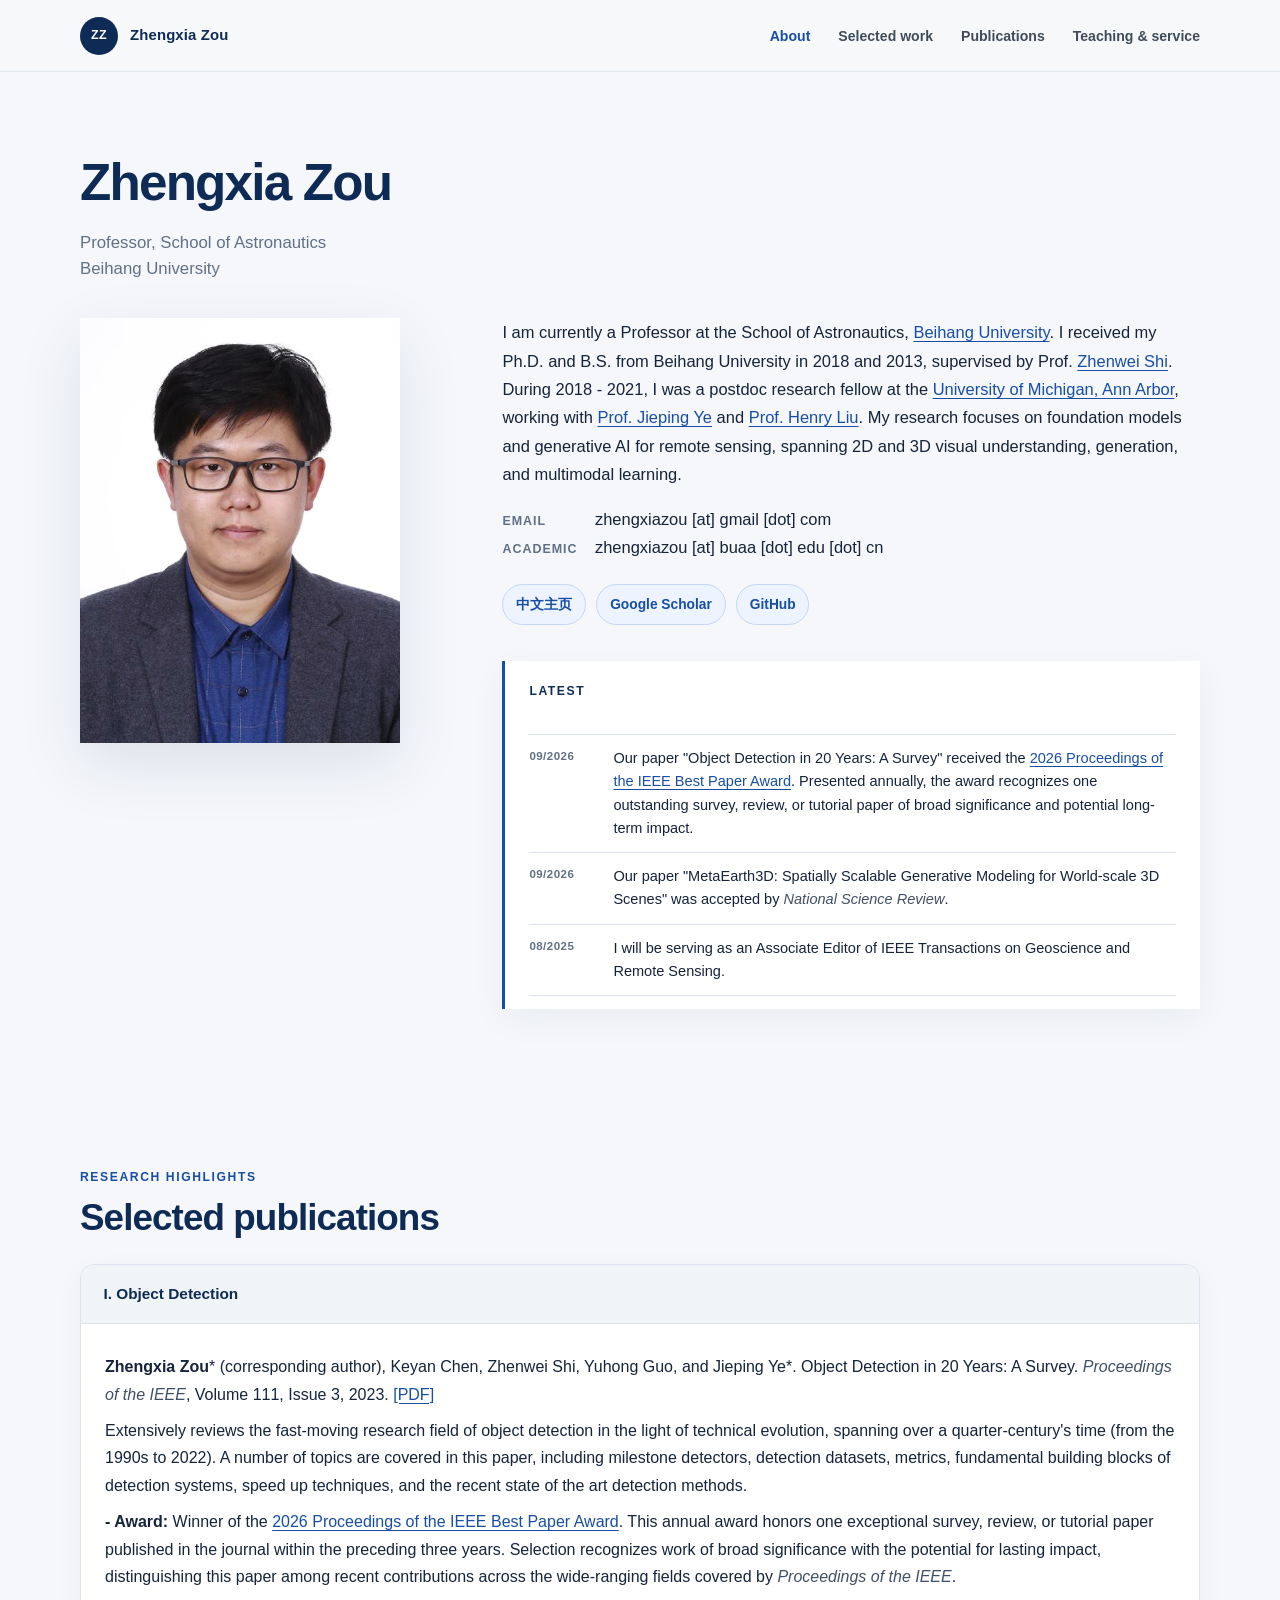
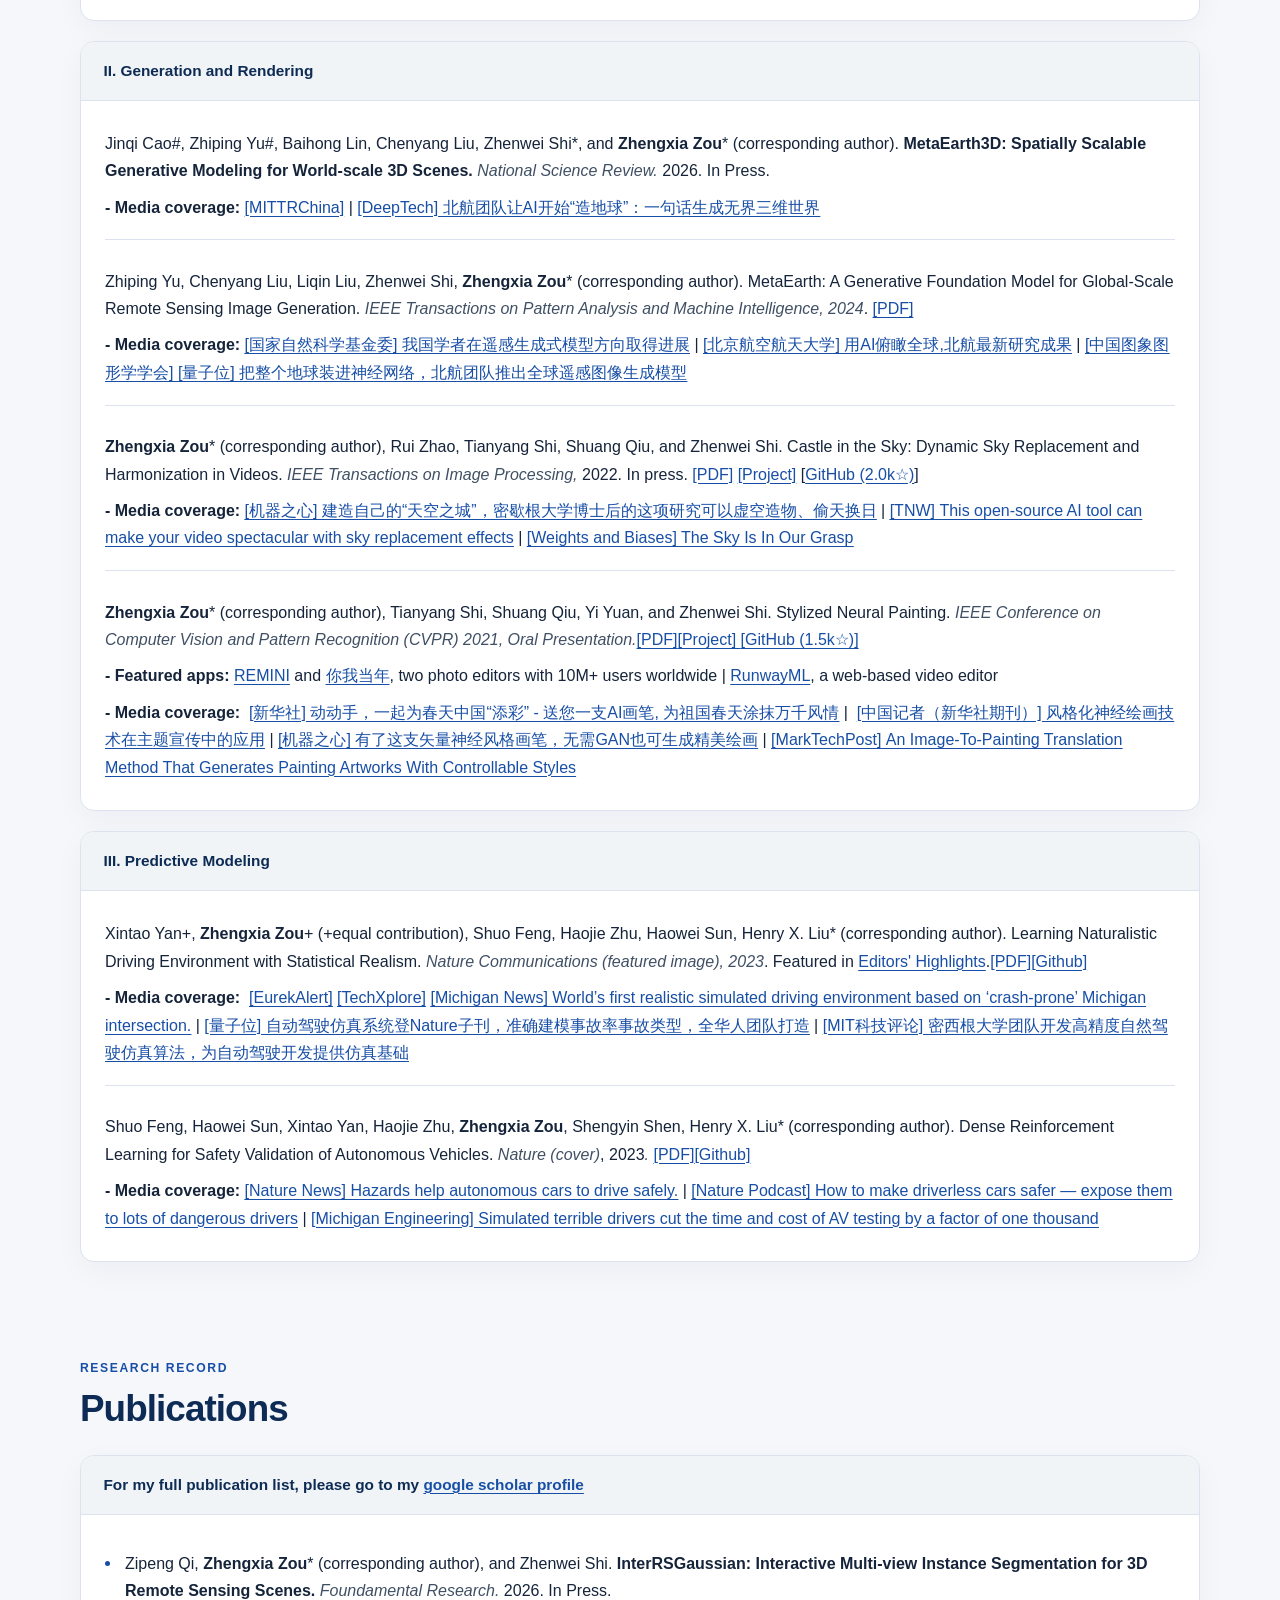
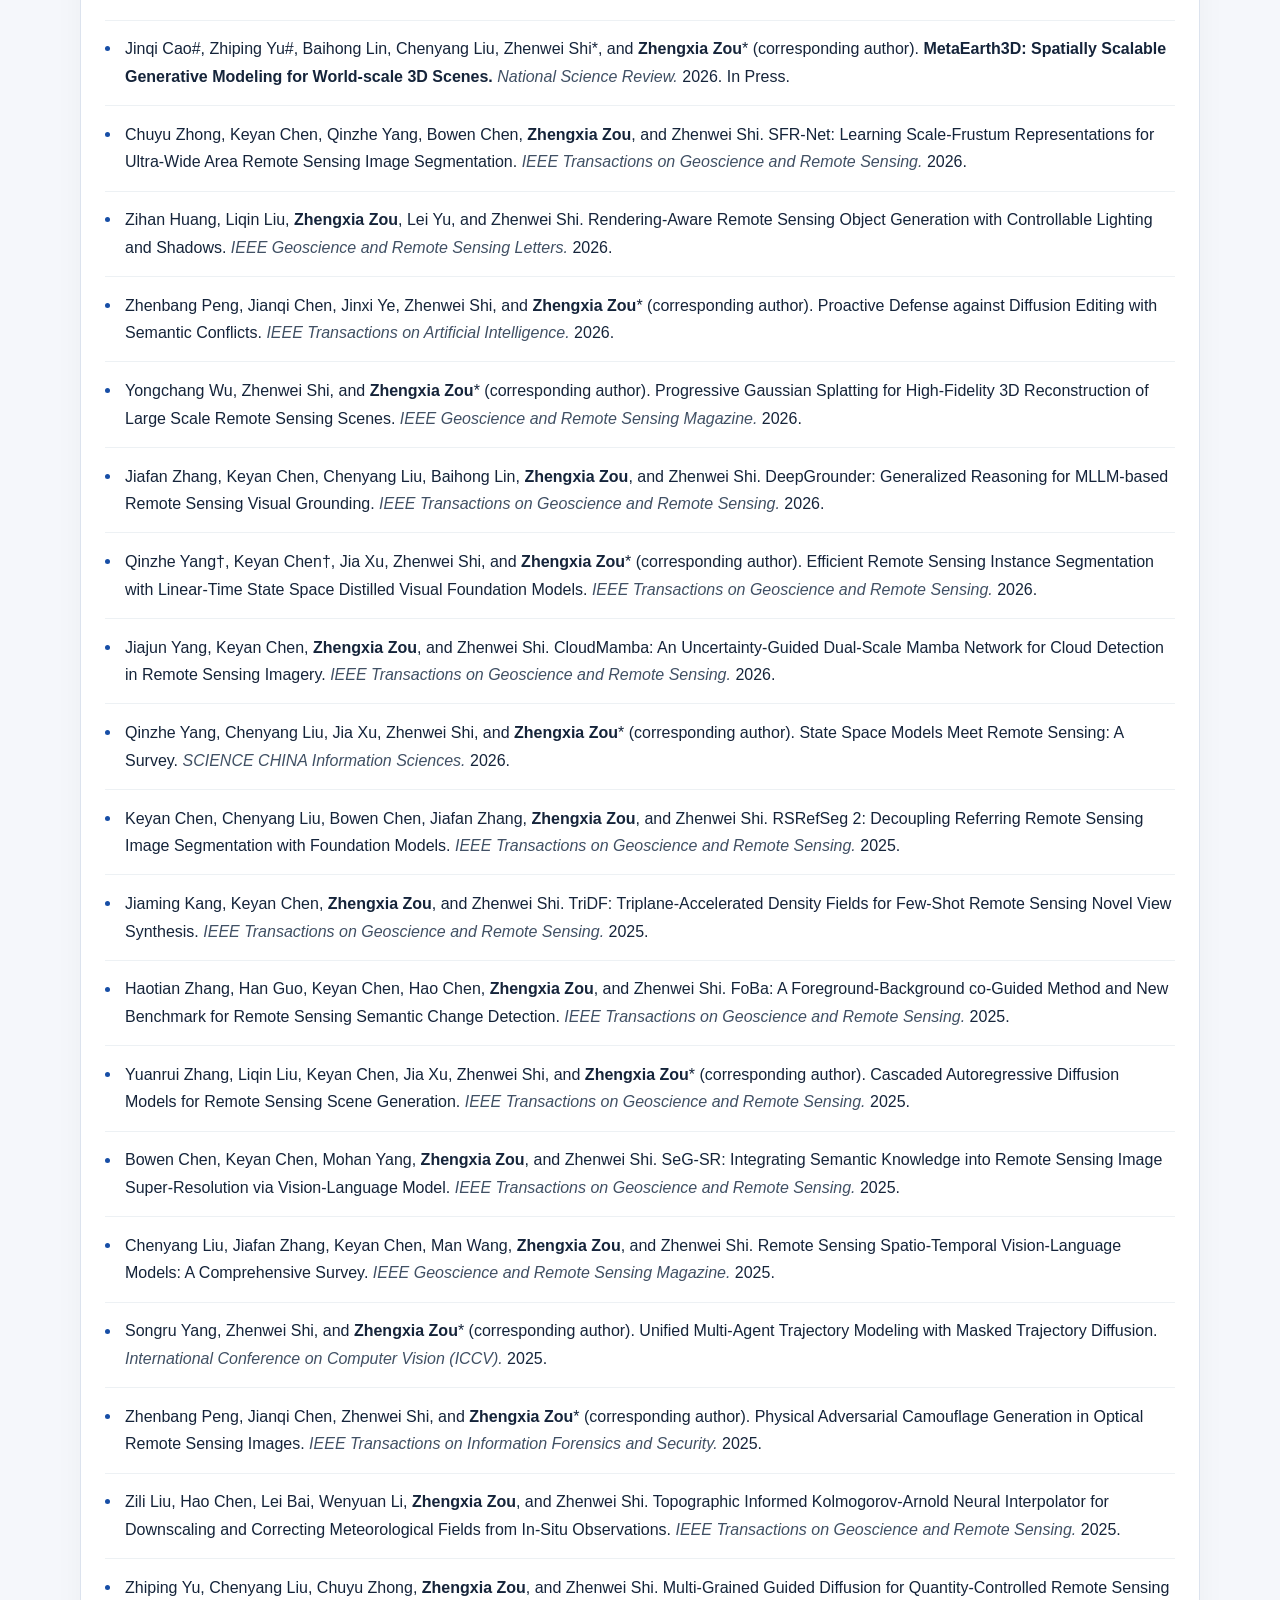
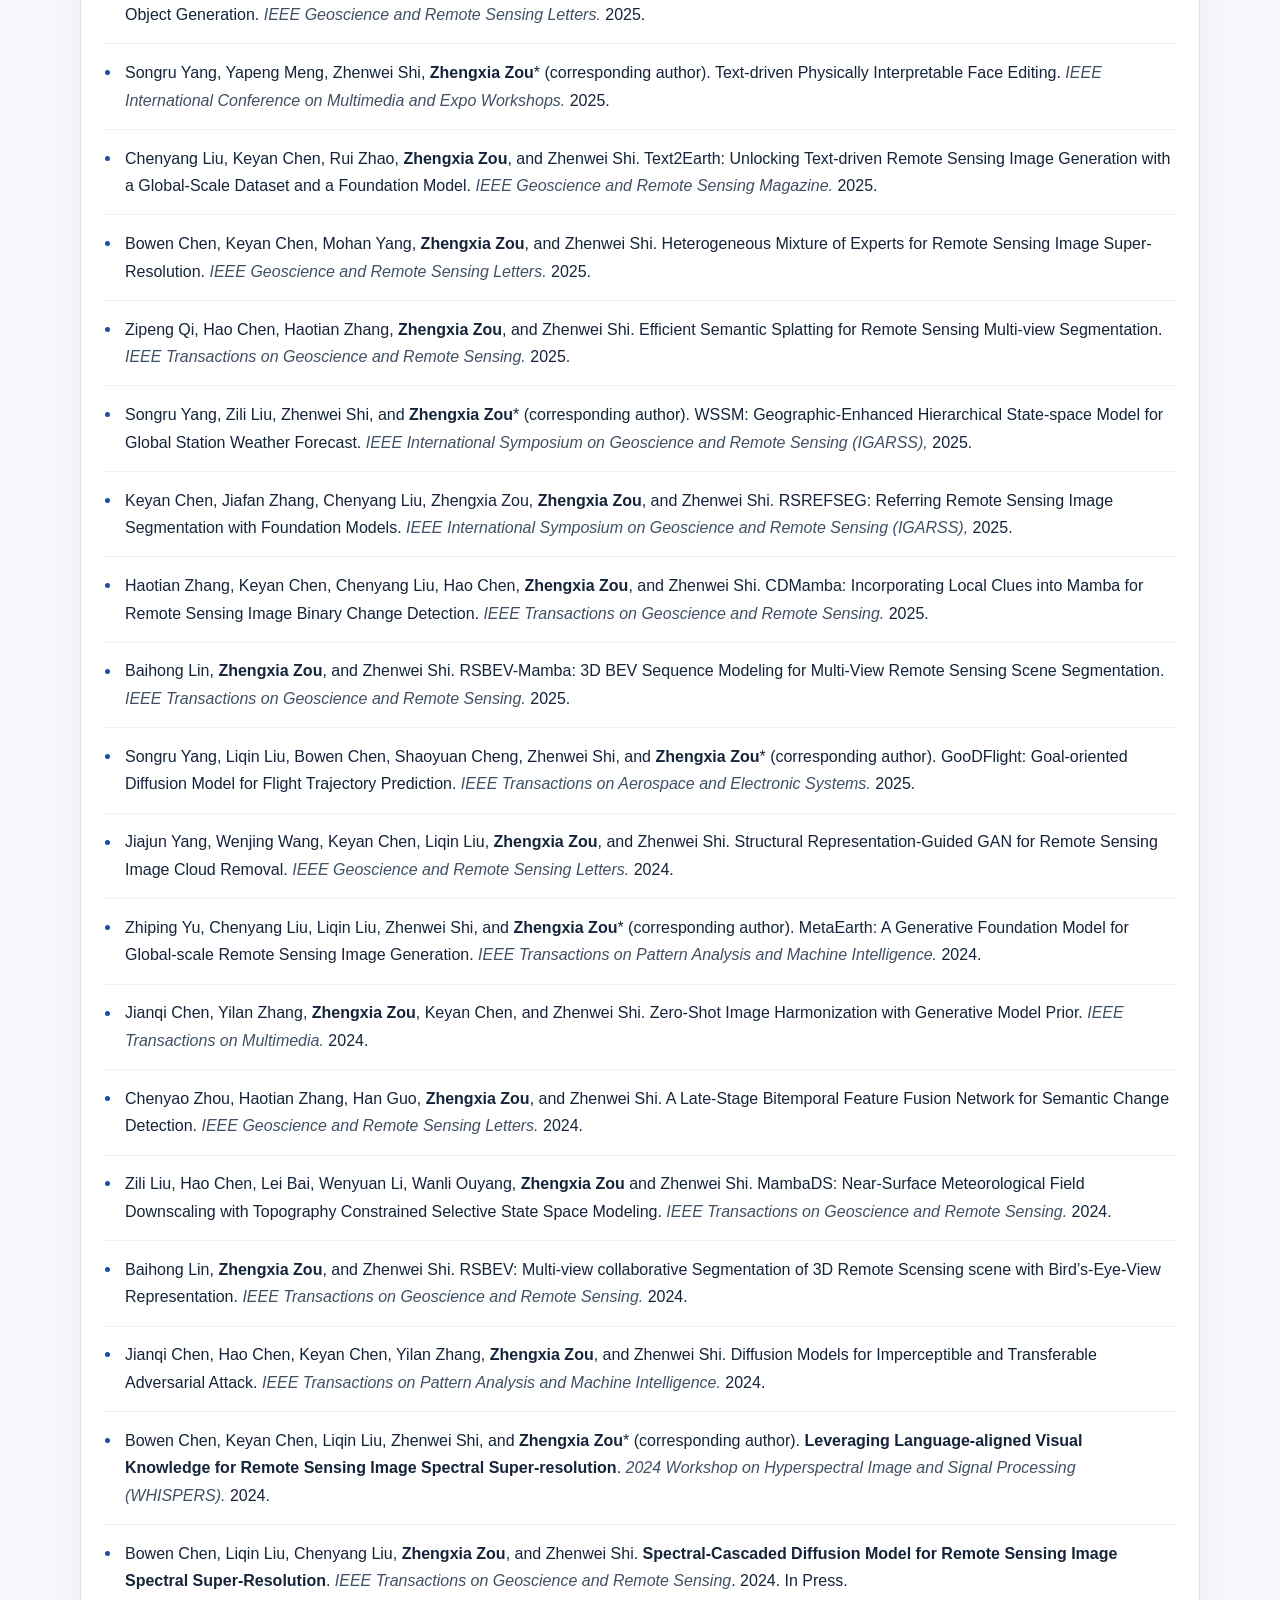
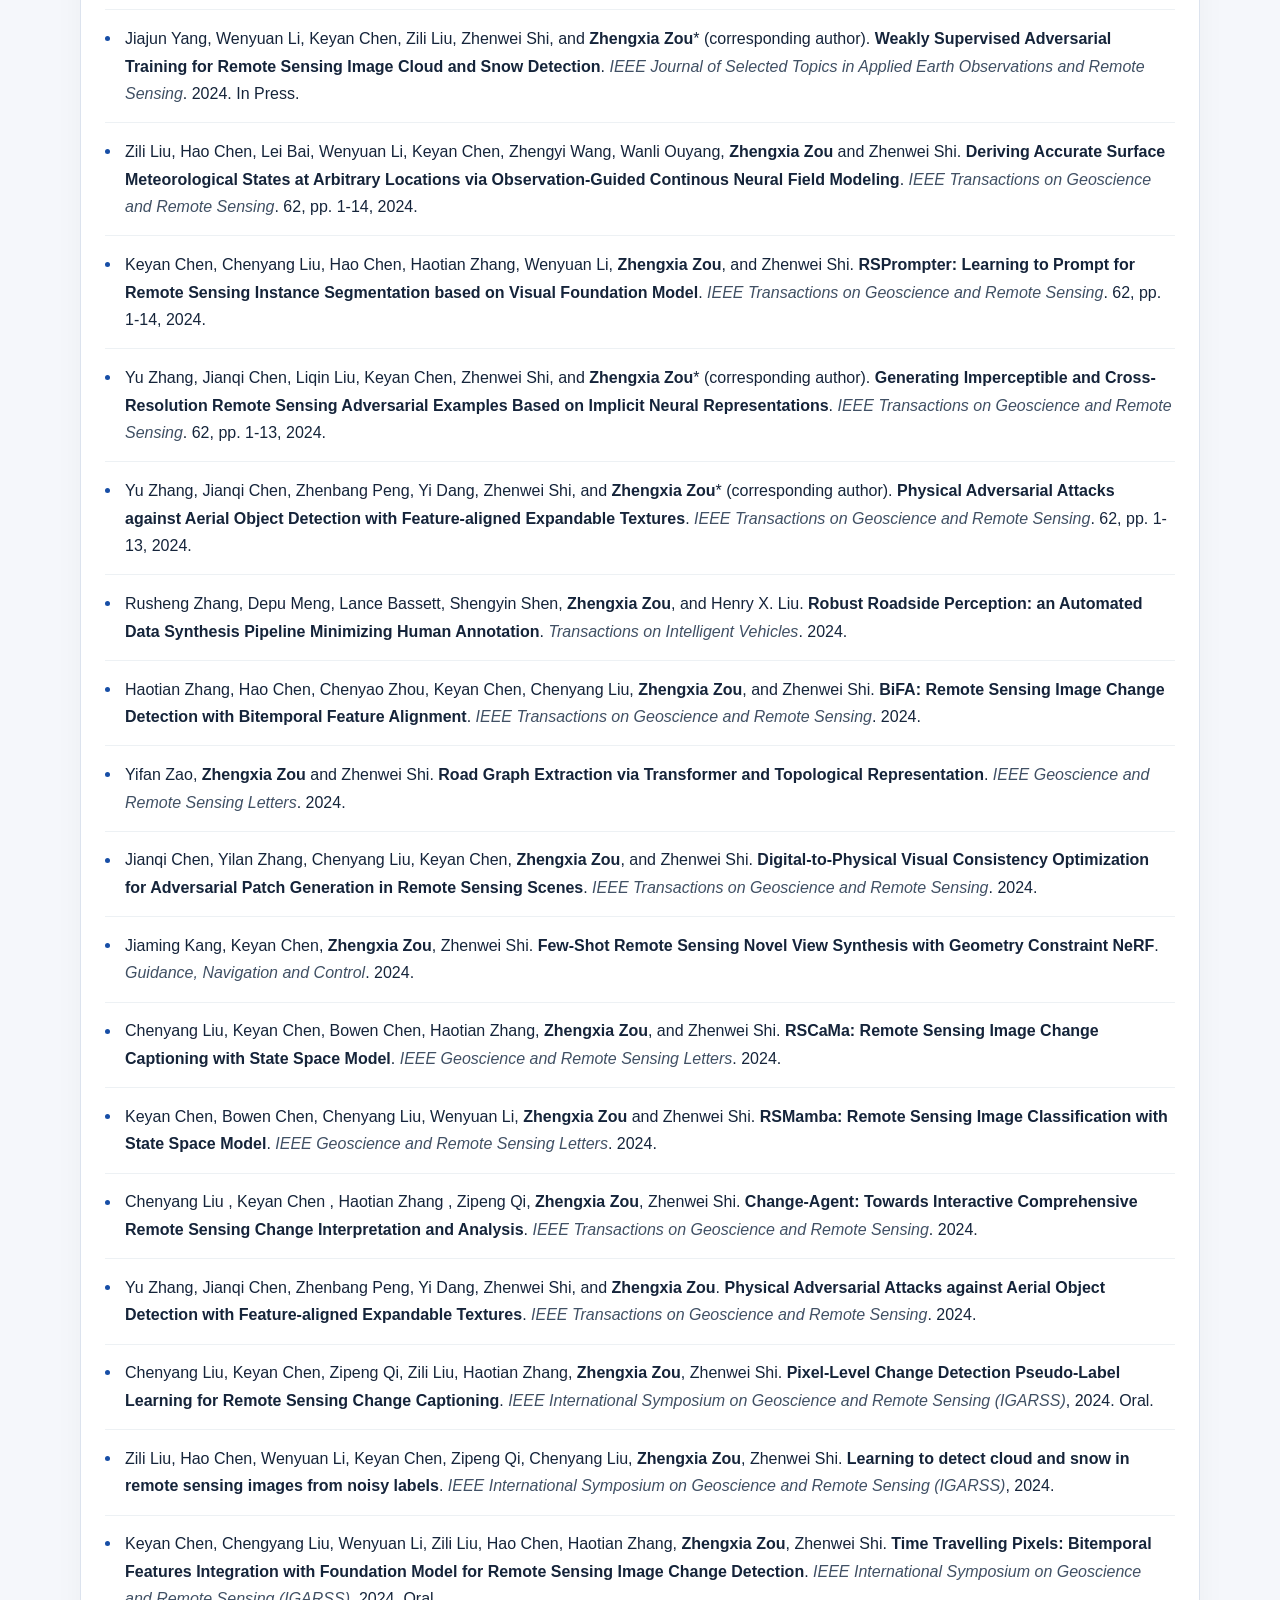
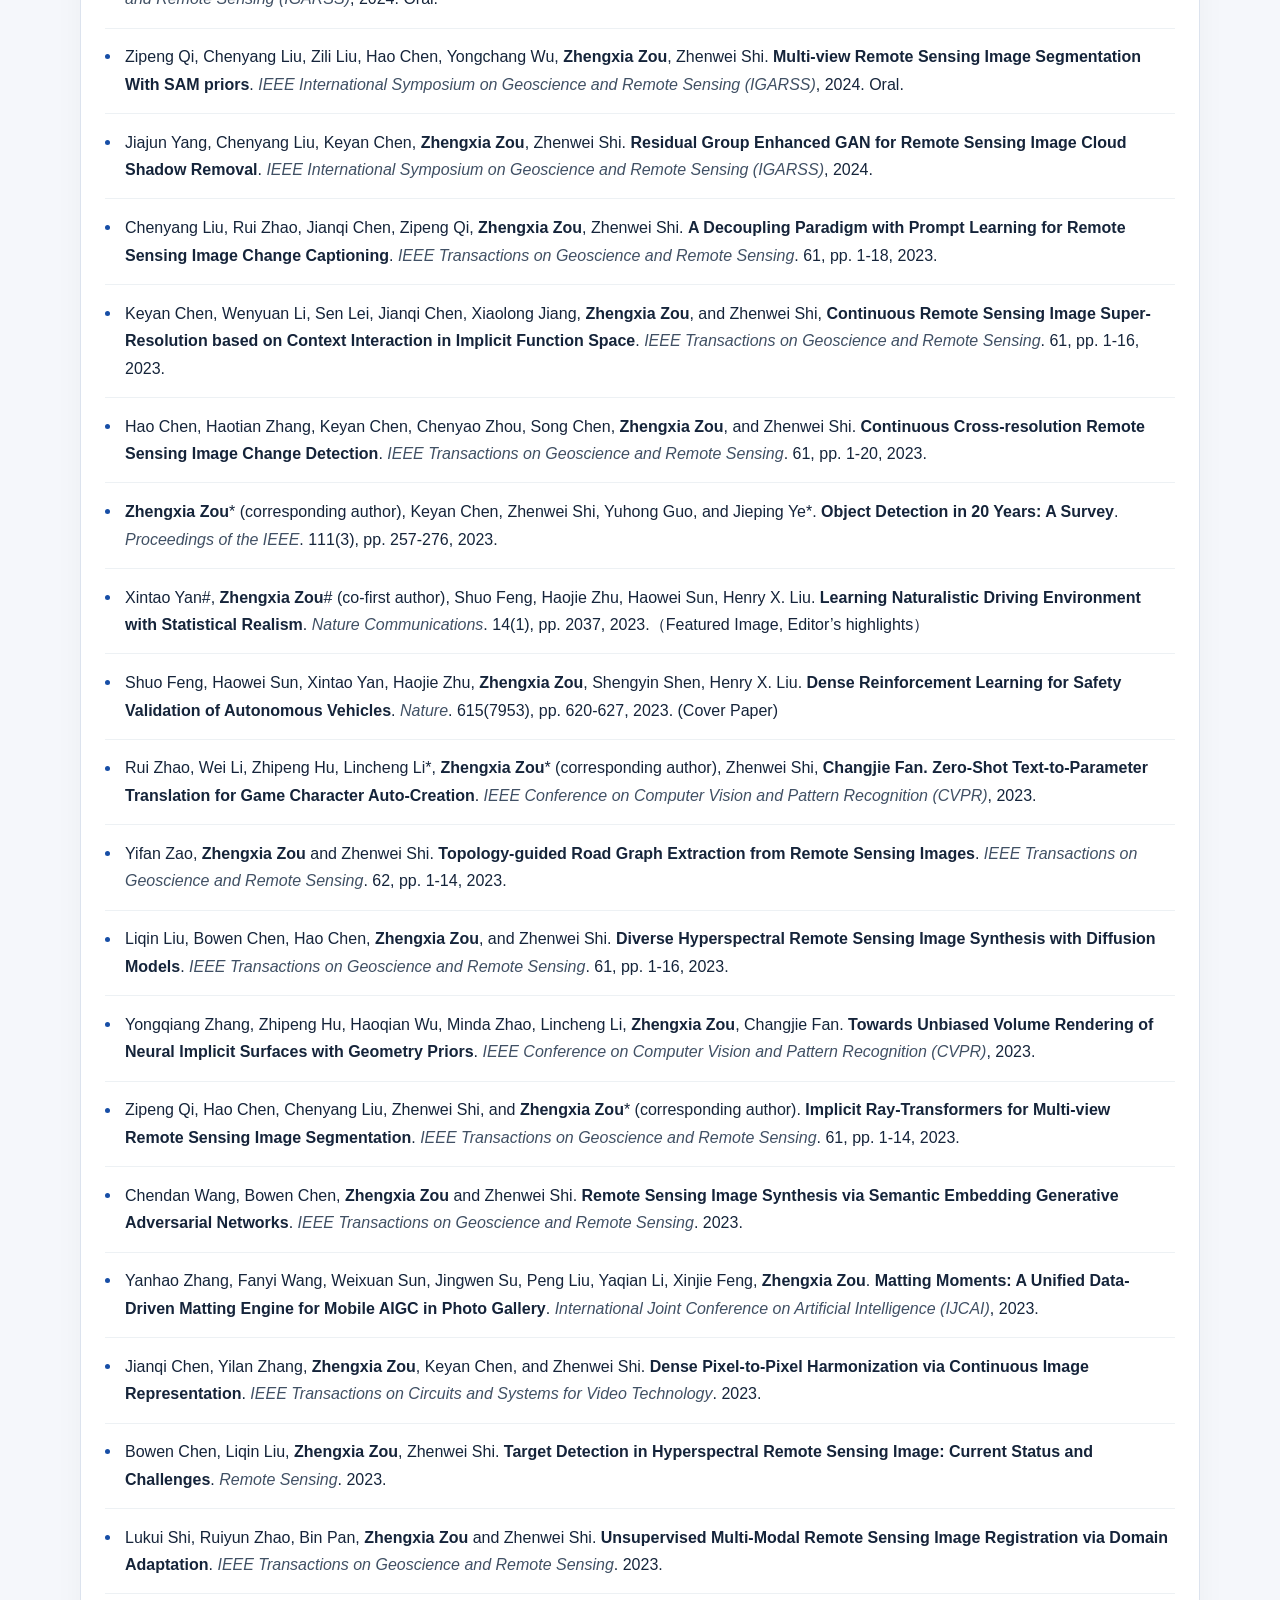
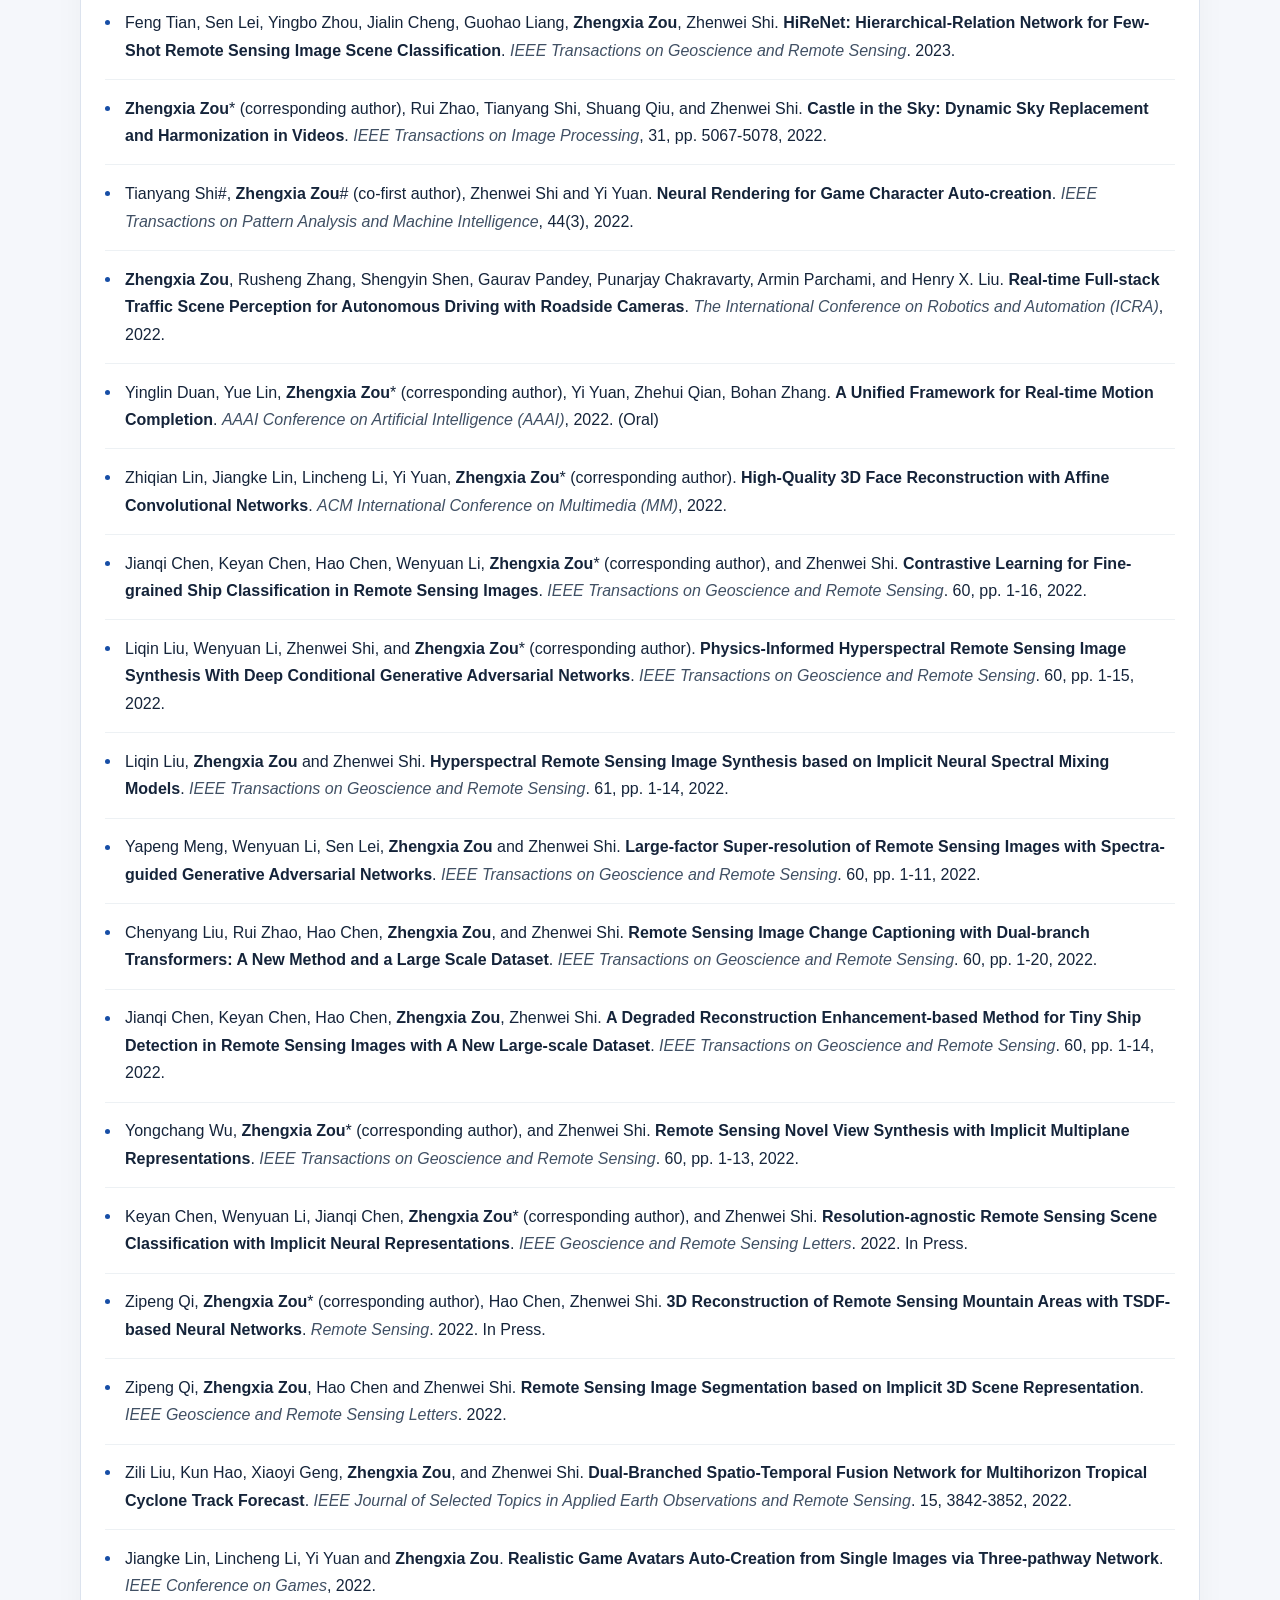
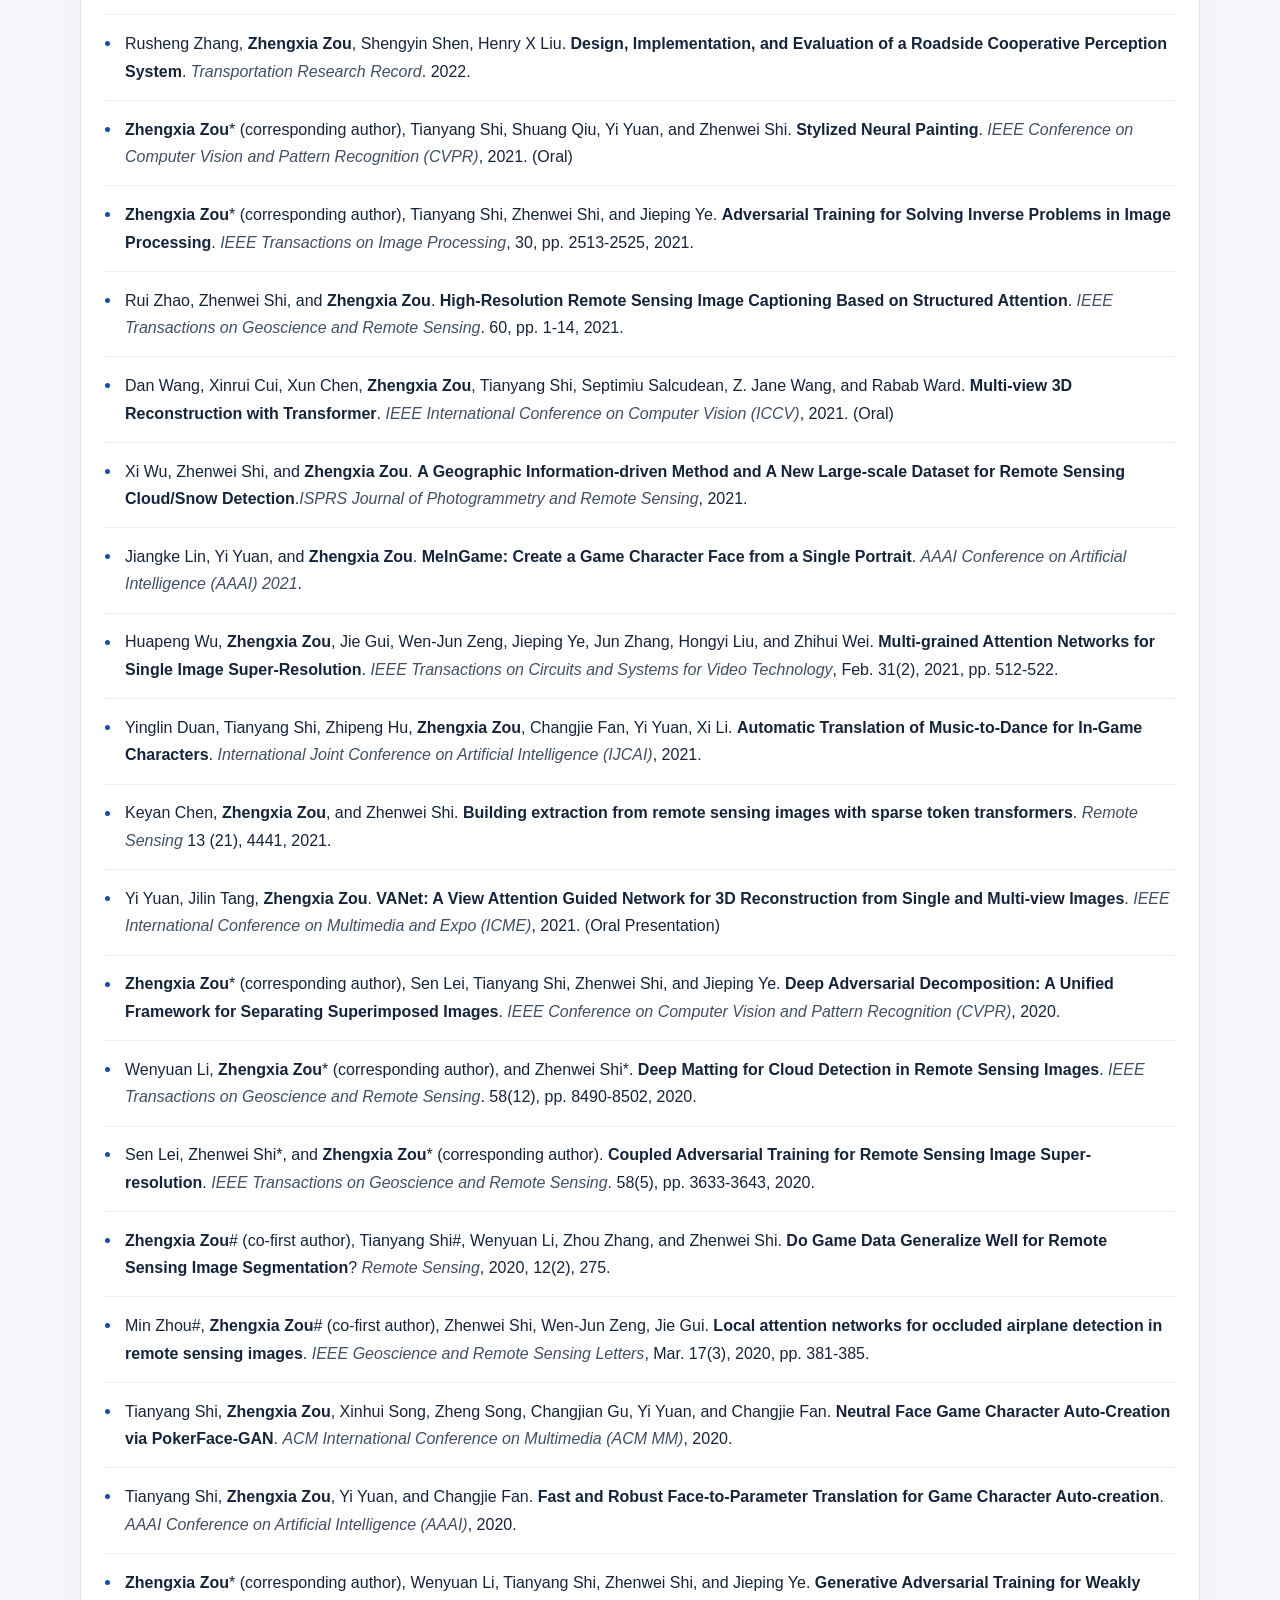
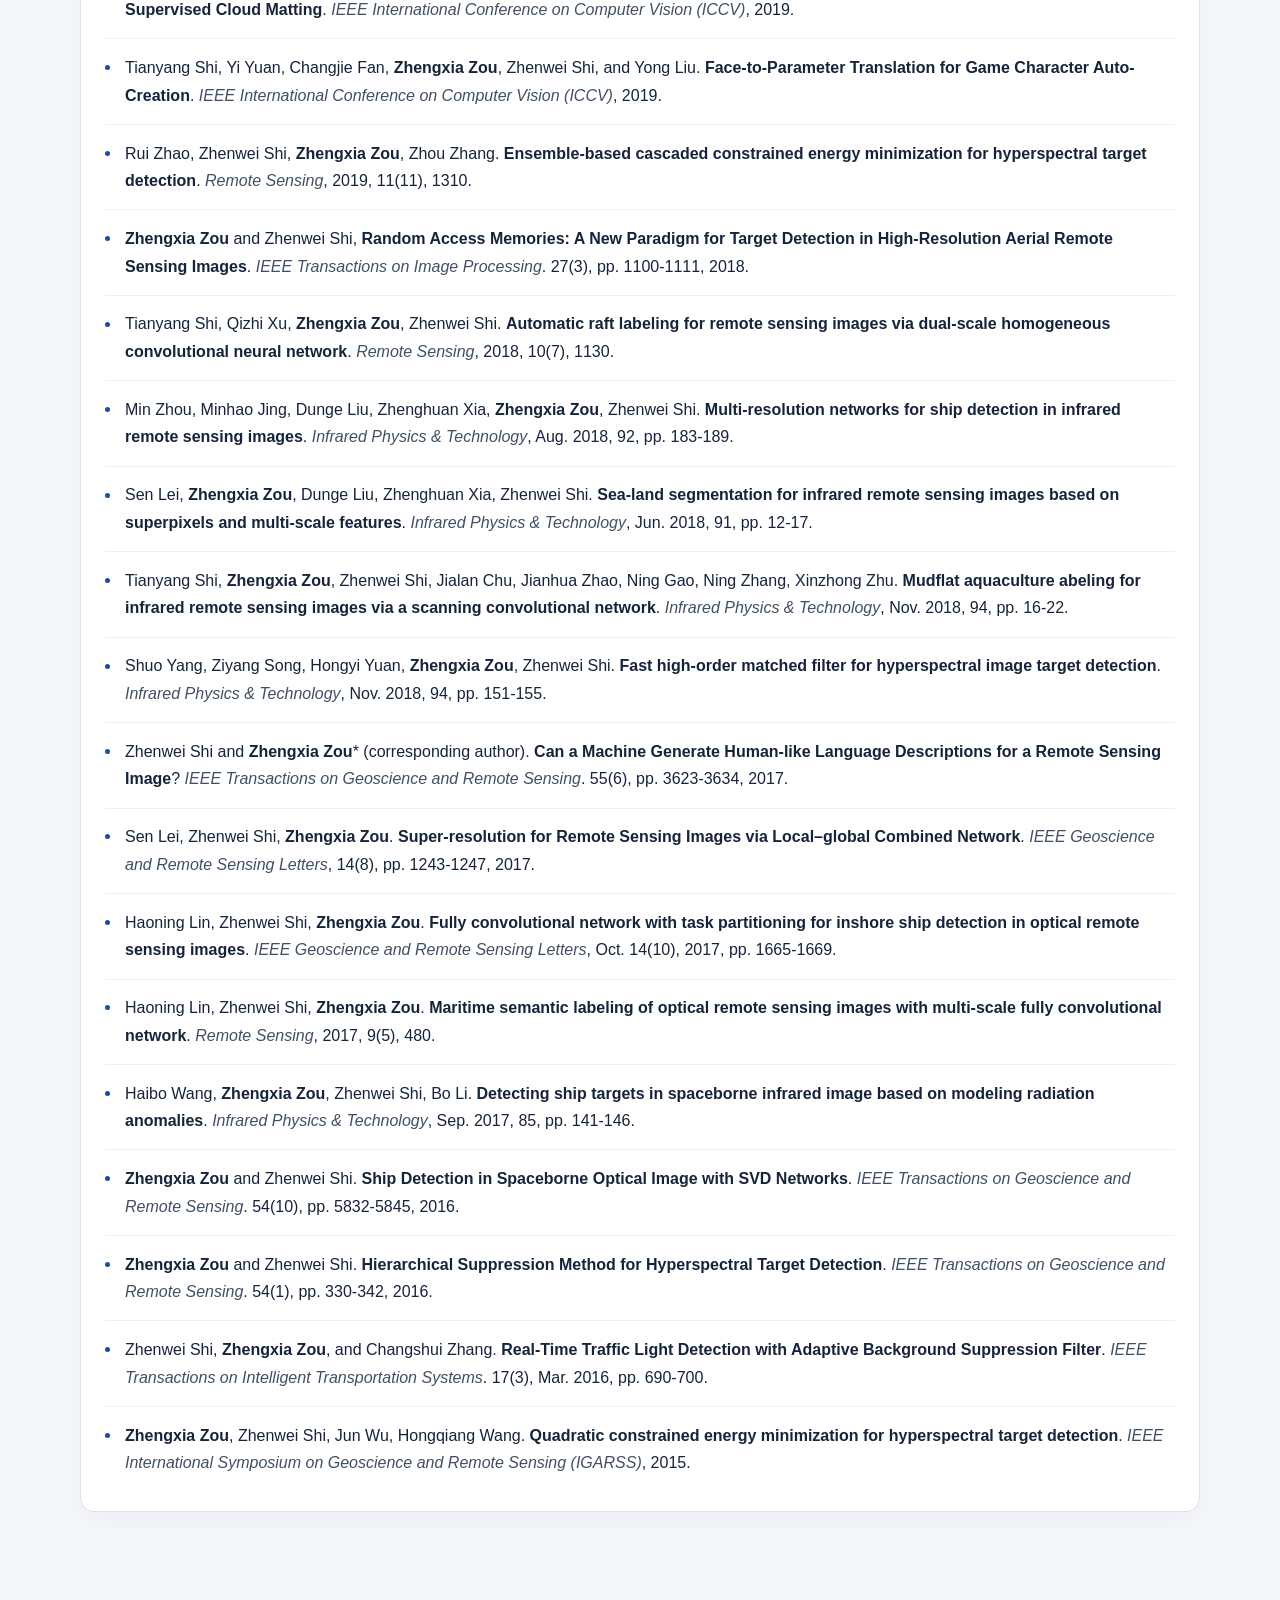
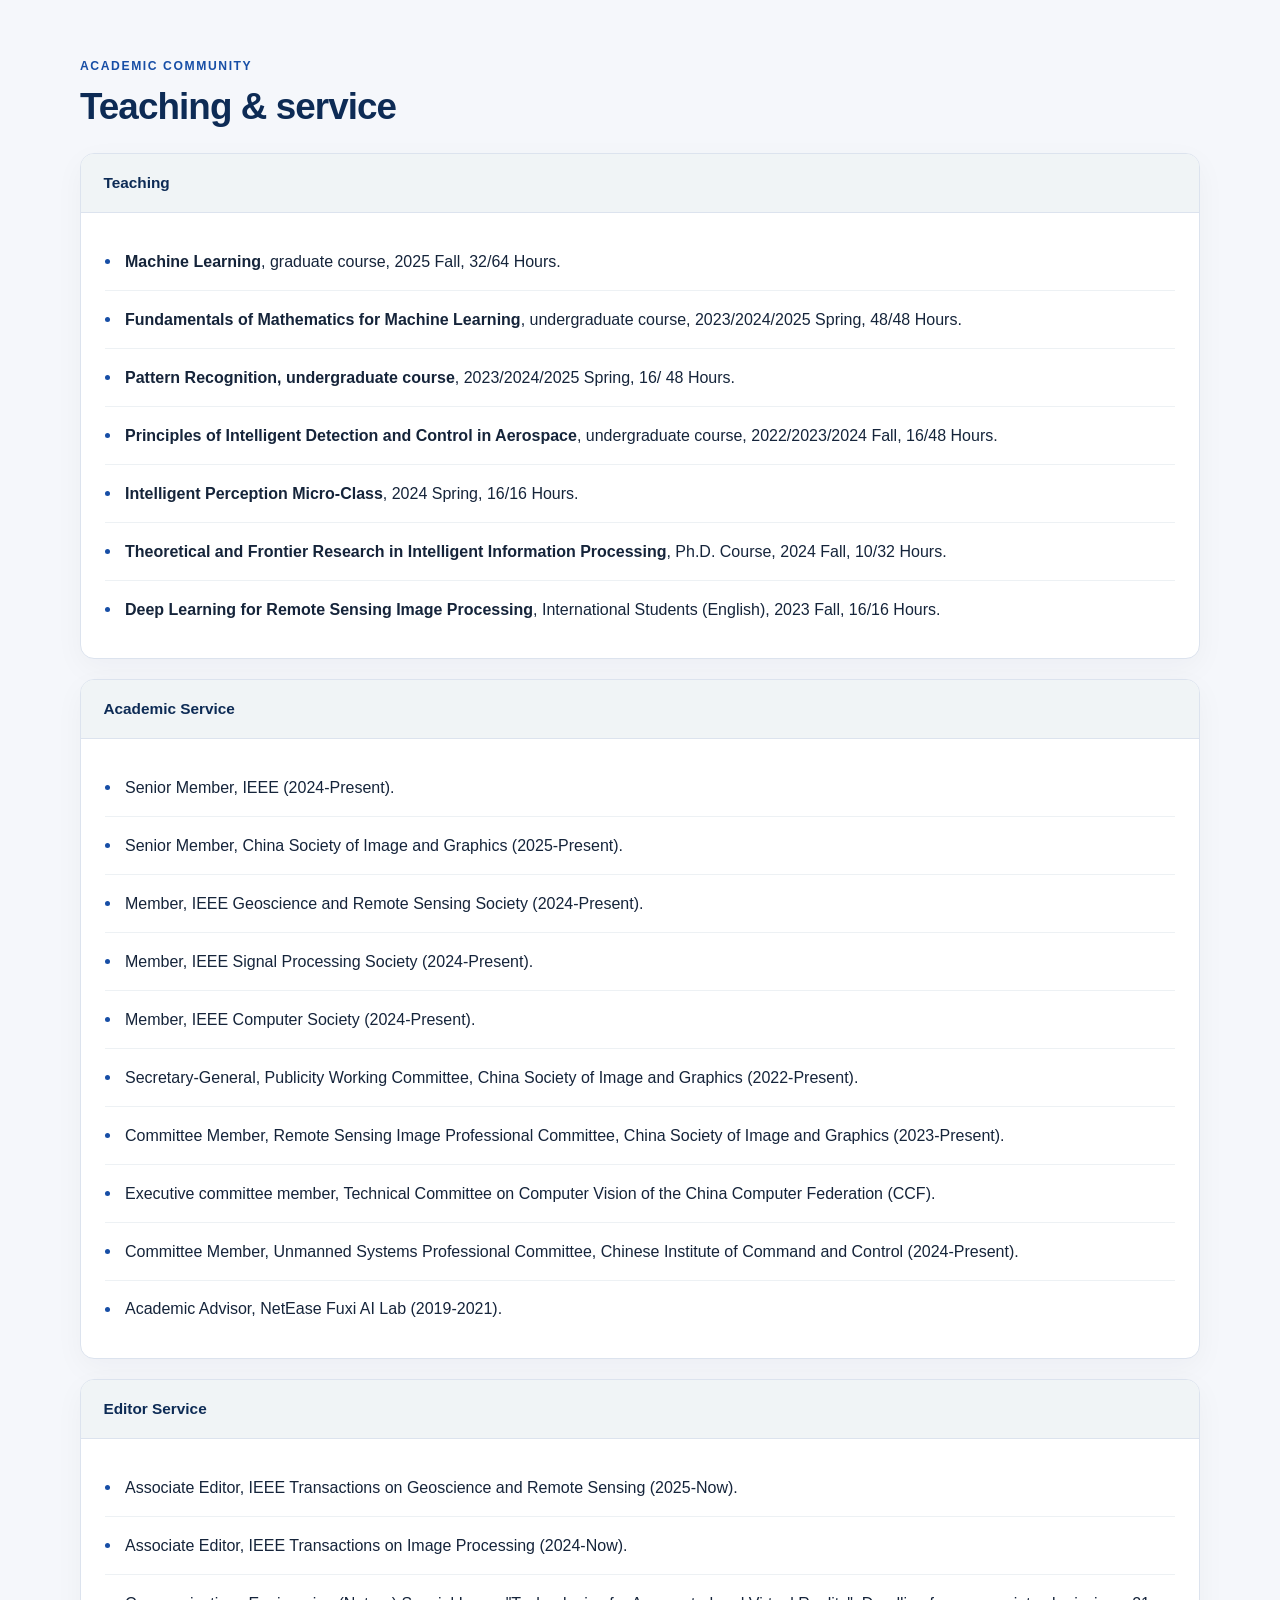
==== commit 17e30d6f: "PIEEE best paper added, NSR added" ====
--- a/index.html
+++ b/index.html
@@ -3,12 +3,12 @@
   <head>
     <meta charset="utf-8">
     <meta name="viewport" content="width=device-width, initial-scale=1">
-    <meta name="description" content="Zhengxia Zou is a professor at Beihang University working on computer vision, remote sensing, and autonomous driving.">
+    <meta name="description" content="Zhengxia Zou is a professor at Beihang University working on foundation models and generative AI for remote sensing, spanning 2D and 3D visual understanding, generation, and multimodal learning.">
     <meta name="theme-color" content="#0b1f33">
     <title>Zhengxia Zou — Professor, Beihang University</title>
     <link rel="icon" href="./favicon.svg" type="image/svg+xml">
     <link rel="stylesheet" href="./styles.css?v=20260903-2">
-    <script src="./site.js" defer></script>
+    <script src="./site.js?v=20260913-2" defer></script>
   </head>
   <body>
     <a class="skip-link" href="#me">Skip to content</a>
@@ -31,7 +31,7 @@
       <main>
       <div class="container hero">
         <div class="page-header">
-          <h1 id="me">Zhengxia Zou <span>邹征夏</span></h1>
+          <h1 id="me">Zhengxia Zou</h1>
           <p class="role">Professor, School of Astronautics<br>Beihang University</p>
         </div>
         <div class="row">
@@ -47,8 +47,8 @@
               target="_blank">University of Michigan, Ann Arbor</a>, working
             with <a href="http://www.yelabs.net/" target="_blank">Prof. Jieping
               Ye</a> and <a href="https://traffic.engin.umich.edu/" target="_blank">Prof.
-              Henry Liu</a>. I study deep learning, computer vision, and related problems in
-            remote sensing and autonomous driving.
+              Henry Liu</a>. My research focuses on foundation models and generative AI for remote sensing,
+            spanning 2D and 3D visual understanding, generation, and multimodal learning.
             <p></p>
             <span class="contact-label">Email</span> zhengxiazou [at] gmail [dot] com<br>
             <span class="contact-label">Academic</span> zhengxiazou [at] buaa [dot] edu [dot] cn
@@ -59,6 +59,8 @@
               target="_blank" rel="noopener">GitHub</a></div>
             <div class="news" aria-labelledby="news-title"><h2 id="news-title">Latest</h2>
             <p></p>
+            <p>NEW (09/2026): Our paper "Object Detection in 20 Years: A Survey" received the <a href="https://proceedingsoftheieee.ieee.org/2026-best-paper-award-winner/"
+              target="_blank">2026 Proceedings of the IEEE Best Paper Award</a>. Presented annually, the award recognizes one outstanding survey, review, or tutorial paper of broad significance and potential long-term impact.</p>
             <p>NEW (09/2026): Our paper "MetaEarth3D: Spatially Scalable Generative Modeling for World-scale 3D Scenes" was accepted by <i>National Science Review</i>.</p>
             <p>NEW (08/2025): I will be serving as an Associate Editor of IEEE Transactions on Geoscience and Remote Sensing.</p>
             <p>NEW (06/2025): My <a href="https://scholar.google.com/citations?user=DzwoyZsAAAAJ&amp;hl=en"
@@ -100,34 +102,24 @@
         </div>
         <div class="container">
           <div class="panel panel-default">
-            <div class="panel-heading"><b>I. Visual Perception</b> </div>
+            <div class="panel-heading"><b>I. Object Detection</b> </div>
             <div class="panel-body">
               <div class="row">
 <!--                <div class="col-sm-3"> <img class="img-thumbnail" style="width:100%"-->
 <!--                    src="zzx_gallery/thumb-DetectionSurvey.jpg"> </div>-->
                 <div class="col-sm-12">
                   <p></p>
-                  <p> <b>Zhengxia Zou*</b> (*Corresponding author), Zhenwei
+                  <p> <b>Zhengxia Zou</b>* (corresponding author), Keyan Chen, Zhenwei
                     Shi, Yuhong Guo, and Jieping Ye*.
                     Object Detection in 20 Years: A Survey. <i>Proceedings of
-                      the IEEE</i>, Volumn 111, Issue 13, 2023. [4000+ citations], <a href="https://ieeexplore.ieee.org/xpl/topAccessedArticles.jsp?punumber=5"
-                      target="_blank">Ranks #1 in Most Popular Articles</a>, <a href="https://proceedingsoftheieee.ieee.org/journal/most-downloaded/"
-                      target="_blank">Ranks #1 in Most Downloaded Articles</a> in 2023 and 2024. Now in Top-3. <a href="https://ieeexplore.ieee.org/document/10028728"
+                      the IEEE</i>, Volume 111, Issue 3, 2023.
+                      <a href="https://ieeexplore.ieee.org/document/10028728"
                       target="_blank">[PDF]</a></p>
                   <p> Extensively reviews the fast-moving research field of object detection in the light of technical evolution, spanning over a quarter-century's
                     time (from the 1990s to 2022). A number of topics are covered in this paper, including milestone detectors, detection datasets, metrics,
                     fundamental building blocks of detection systems, speed up techniques, and the recent state of the art detection methods.</p>
-                  <p><b>- High-impact citation: </b> <a href="http://cs231n.stanford.edu/"
-                    target="_blank"><u>Stanford CS231n: Convolutional Neural
-                      Networks for Visual Recognition (2019-2023).</u></a></p>
-                  <p> <b>- Media coverage:</b> <a href="https://proceedingsoftheieee.ieee.org/category/media-room/blog/"
-                    target="_blank"><u>[PIEEE] Proceedings of the IEEE Paper Explores Object Detection's Evolution and Future Directions</u></a>&nbsp;|
-                  <a href="https://www.zhuanzhi.ai/document/50b8a2fec4a9ad5561b8694d16a1dffb"
-                    target="_blank"><u>[专知] 密歇根大学40页最新论文带你全面了解目标检测</u></a>&nbsp;</p>
-                  <p><b>- In other languages:</b>&nbsp; <a href="https://ai.yanxishe.com/page/postDetail/14275"
-                    target="_blank"><u>English-to-Chinese (1)</u></a> |&nbsp; <a
-                    href="https://blog.csdn.net/clover_my/article/details/92794719"
-                    target="_blank"><u>English-to-Chinese (2)</u></a>&nbsp;</p>
+                  <p><b>- Award:</b> Winner of the <a href="https://proceedingsoftheieee.ieee.org/2026-best-paper-award-winner/"
+                    target="_blank">2026 Proceedings of the IEEE Best Paper Award</a>. This annual award honors one exceptional survey, review, or tutorial paper published in the journal within the preceding three years. Selection recognizes work of broad significance with the potential for lasting impact, distinguishing this paper among recent contributions across the wide-ranging fields covered by <i>Proceedings of the IEEE</i>.</p>
                   <p></p>
                 </div>
               </div>
@@ -140,7 +132,7 @@
 <!--                  <p></p>-->
 <!--                  <p> <b>Zhengxia Zou</b>, Rusheng Zhang, Shengyin Shen, Gaurav-->
 <!--                    Pandey, Punarjay Chakravarty, Armin Parchami, and Henry X.-->
-<!--                    Liu (*Corresponding author). Real-time Full-stack Traffic-->
+<!--                    Liu* (corresponding author). Real-time Full-stack Traffic-->
 <!--                    Scene Perception for Autonomous Driving with Roadside-->
 <!--                    Cameras. <em><i>The International Conference on Robotics-->
 <!--                        and Automation (ICRA), 2022</i></em>.<a-->
@@ -164,11 +156,22 @@
             <div class="panel-heading"><b>II. Generation and Rendering</b> </div>
             <div class="panel-body">
               <div class="row">
+                <div class="col-sm-12">
+                  <p>Jinqi Cao#, Zhiping Yu#, Baihong Lin, Chenyang Liu, Zhenwei Shi*, and <b>Zhengxia Zou</b>* (corresponding author).
+                    <b>MetaEarth3D: Spatially Scalable Generative Modeling for World-scale 3D Scenes.</b>
+                    <i>National Science Review.</i> 2026. In Press.</p>
+                  <p><b>- Media coverage:</b>
+                    <a href="https://www.mittrchina.com/news/detail/16905" target="_blank" rel="noopener noreferrer">[MITTRChina]</a> |
+                    <a href="https://mp.weixin.qq.com/s/bnHKKMI3k_u_5R95TAauEA" target="_blank" rel="noopener noreferrer">[DeepTech] 北航团队让AI开始“造地球”：一句话生成无界三维世界</a></p>
+                </div>
+              </div>
+              <br>
+              <div class="row">
 <!--                <div class="col-sm-3"> <img class="img-thumbnail" style="width:100%"-->
 <!--                    src="zzx_gallery/thumb-metaearth.jpg"> </div>-->
                 <div class="col-sm-12">
                   <p></p>
-                  <p> Zhiping Yu, Chenyang Liu, Liqin Liu, Zhenwei Shi, <b>Zhengxia Zou*</b> (*Corresponding author).
+                  <p> Zhiping Yu, Chenyang Liu, Liqin Liu, Zhenwei Shi, <b>Zhengxia Zou</b>* (corresponding author).
                     MetaEarth: A Generative Foundation Model for Global-Scale Remote Sensing Image Generation.
                     <em>IEEE Transactions on Pattern Analysis and Machine Intelligence, 2024</em>.
                     <a href="https://arxiv.org/abs/2405.13570" target="_blank">[PDF]</a>
@@ -187,7 +190,7 @@
 <!--                    src="zzx_gallery/thumb-SkyAR.jpg"></div>-->
                 <div class="col-sm-12">
                   <p></p>
-                  <p> <b>Zhengxia Zou </b>(*Corresponding author), Rui Zhao,
+                  <p> <b>Zhengxia Zou</b>* (corresponding author), Rui Zhao,
                     Tianyang Shi, Shuang Qiu, and Zhenwei Shi. Castle in the
                     Sky: Dynamic Sky Replacement and Harmonization in Videos. <em>IEEE
                       Transactions on Image Processing,</em> 2022. In press. <a
@@ -209,7 +212,7 @@
 <!--                    src="zzx_gallery/thumb-painting.jpg"></div>-->
                 <div class="col-sm-12">
                   <p></p>
-                  <p> <b>Zhengxia Zou </b>(*Corresponding author), Tianyang
+                  <p> <b>Zhengxia Zou</b>* (corresponding author), Tianyang
                     Shi, Shuang Qiu, Yi Yuan, and Zhenwei Shi. Stylized Neural
                     Painting.&nbsp;<em>IEEE Conference on Computer Vision
                         and Pattern Recognition (CVPR) 2021, Oral
@@ -249,17 +252,13 @@
                   <p></p>
                   <p> Xintao Yan+, <b>Zhengxia Zou</b>+
                     (+equal contribution), Shuo Feng, Haojie Zhu, Haowei Sun,
-                    Henry X. Liu* (*Corresponding author).
+                    Henry X. Liu* (corresponding author).
                     Learning Naturalistic Driving Environment with Statistical
                     Realism. <i>Nature Communications (featured image), 2023</i>. Featured
                     in <a target="_blank" href="https://www.nature.com/collections/hjhbgijcei">Editors'
                       Highlights</a>.<a href="https://www.nature.com/articles/s41467-023-37677-5"
                       target="_blank">[PDF]</a><a href="https://github.com/michigan-traffic-lab/Learning-Naturalistic-Driving-Environment"
                       target="_blank">[Github]</a>&nbsp;</p>
-                  <p>We develop NeuralNDE, a Transformer-based framework to
-                    learn multi-agent interaction behavior from real-world
-                    vehicle trajectory data. NeuralNDE can achieve both accurate
-                    safety-critical and normal driving statistics.</p>
                   <p> <b>- Media coverage:&nbsp; </b><a href="https://www.eurekalert.org/news-releases/987857"
                     target="_blank"><u>[EurekAlert]</u></a> <a href="https://techxplore.com/news/2023-05-world-realistic-simulated-environment-based.html"
                     target="_blank"><u>[TechXplore]</u></a> <a href="https://news.umich.edu/worlds-first-realistic-simulated-driving-environment-based-on-crash-prone-michigan-intersection/"
@@ -279,22 +278,13 @@
                 <div class="col-sm-12">
                   <p></p>
                   <p> Shuo Feng, Haowei Sun, Xintao Yan, Haojie Zhu, <b>Zhengxia
-                      Zou</b>, Shengyin Shen, Henry X. Liu* (*Corresponding
+                      Zou</b>, Shengyin Shen, Henry X. Liu* (corresponding
                     author). Dense Reinforcement Learning for Safety Validation
                     of Autonomous Vehicles. <i>Nature (cover)</i>, 2023<i>.</i>
                     <em> </em><a href="https://www.nature.com/articles/s41586-023-05732-2"
                       target="_blank">[PDF]</a><a href="https://github.com/michigan-traffic-lab/Dense-Deep-Reinforcement-Learning"
                       target="_blank">[Github]</a>&nbsp;<a href="https://ieeexplore.ieee.org/stamp/stamp.jsp?tp=&amp;arnumber=9197693"
                       target="_blank"></a></p>
-                  <p>One critical bottleneck that impedes the development and
-                    deployment of autonomous vehicles is the prohibitively high
-                    economic and time costs required to validate their safety in
-                    a naturalistic driving environment, owing to the rarity of
-                    safety-critical events. Here we report the development of an
-                    intelligent testing environment, where
-                    artificial-intelligence-based background agents are trained
-                    to validate the safety performances of autonomous vehicles
-                    in an accelerated mode, without loss of unbiasedness.</p>
                   <p> <b>- Media coverage:</b> <a href="https://www.nature.com/articles/d41586-023-00798-4"
                     target="_blank"><u>[Nature News] Hazards help autonomous
                       cars to drive safely.</u></a> | <a href="https://www.nature.com/articles/d41586-023-00867-8"
@@ -322,11 +312,11 @@
                   target="_blank">google scholar profile</a></b></div>
               <div class="panel-body">
                 <ul>
-                  <li>Zipeng Qi, <b>Zhengxia Zou⋆</b>, and Zhenwei Shi.
+                  <li>Zipeng Qi, <b>Zhengxia Zou</b>* (corresponding author), and Zhenwei Shi.
                     <b>InterRSGaussian: Interactive Multi-view Instance Segmentation for 3D Remote Sensing Scenes.</b>
                     <i>Foundamental Research.</i> 2026. In Press.</li>
                   <br>
-                  <li>Jinqi Cao#, Zhiping Yu#, Baihong Lin, Chenyang Liu, Zhenwei Shi⋆, and <b>Zhengxia Zou⋆</b> (corresponding author).
+                  <li>Jinqi Cao#, Zhiping Yu#, Baihong Lin, Chenyang Liu, Zhenwei Shi*, and <b>Zhengxia Zou</b>* (corresponding author).
                     <b>MetaEarth3D: Spatially Scalable Generative Modeling for World-scale 3D Scenes.</b>
                     <i>National Science Review.</i> 2026. In Press.</li>
                   <br>
@@ -613,11 +603,11 @@
                   <li>Yongchang Wu, <b>Zhengxia Zou</b>* (corresponding author), and Zhenwei Shi. <b>Remote Sensing Novel View Synthesis with Implicit
                     Multiplane Representations</b>. <i>IEEE Transactions on Geoscience and Remote Sensing</i>. 60, pp. 1-13, 2022. </li>
                   <br>
-                  <li>Keyan Chen, Wenyuan Li, Jianqi Chen, <b>Zhengxia Zou</b>* (*Corresponding author), and Zhenwei Shi. <b>Resolution-agnostic Remote
+                  <li>Keyan Chen, Wenyuan Li, Jianqi Chen, <b>Zhengxia Zou</b>* (corresponding author), and Zhenwei Shi. <b>Resolution-agnostic Remote
                     Sensing Scene Classification with Implicit Neural Representations</b>. <i>IEEE Geoscience and Remote Sensing Letters</i>. 2022.
                     In Press. </li>
                   <br>
-                  <li>Zipeng Qi, <b>Zhengxia Zou</b>* (*Corresponding author), Hao Chen, Zhenwei Shi. <b>3D Reconstruction of Remote Sensing Mountain
+                  <li>Zipeng Qi, <b>Zhengxia Zou</b>* (corresponding author), Hao Chen, Zhenwei Shi. <b>3D Reconstruction of Remote Sensing Mountain
                     Areas with TSDF-based Neural Networks</b>. <i>Remote Sensing</i>. 2022. In Press. </li>
                   <br>
                   <li>Zipeng Qi, <b>Zhengxia Zou</b>, Hao Chen and Zhenwei Shi. <b>Remote Sensing Image Segmentation based on Implicit 3D Scene Representation</b>.
@@ -806,96 +796,6 @@
             </div>
           </div>
           <div class="container">
-            <div class="panel panel-default">
-              <div class="panel-heading"><b>Journal Review Service</b> </div>
-              <div class="panel-body">
-                <ul>
-                  <li>IEEE Transactions on Pattern Analysis and Machine Intelligence.</li>
-                  <li>IEEE Transactions on Image Processing.</li>
-                  <li>IEEE Signal Processing Magazine.</li>
-                  <li>IEEE Transactions on Geoscience and Remote Sensing.</li>
-                  <li>IEEE Transactions on Circuits and Systems for Video Technology.</li>
-                  <li>IEEE Transactions on Intelligent Vehicles.</li>
-                  <li>Transportation Research Part C.</li>
-                  <li>ISPRS Journal of Photogrammetry and Remote Sensing.</li>
-                  <li>IEEE Journal of Selected Topics in Applied Earth Observations and Remote Sensing.</li>
-                  <li>IEEE Geoscience and Remote Sensing Letters.</li>
-                  <li>Remote Sensing.</li>
-                  <li>International Journal of Remote Sensing.</li>
-                  <li>GIScience & Remote Sensing.</li>
-                  <li>Information Fusion.</li>
-                  <li>IEEE Signal Processing Letters.</li>
-                  <li>Infrared Physics & Technology.</li>
-                  <li>Electronics.</li>
-                  <li>Journal of Computational Methods in Sciences and Engineering.</li>
-                  <li>Journal of Marine Science and Technology.</li>
-                  <li>Computational Intelligence and Neuroscience.</li>
-                  <li>Journal of Spectroscopy.</li>
-                  <li>International Journal of Machine Learning and Cybernetics.</li>
-                  <li>Journal of Space Science and Technology.</li>
-                  <li>Journal of Computer Graphics.</li>
-                </ul>
-              </div>
-            </div>
-          </div>
-          <div class="container">
-            <div class="panel panel-default">
-              <div class="panel-heading"><b>Conference Review Service</b> </div>
-              <div class="panel-body">
-                <ul>
-                  <li>Conference on Neural Information Processing Systems (NeurIPS) 2019/2020, PC Member.</li>
-                  <li>International Joint Conference on Artificial Intelligence (IJCAI) 2021, Senior Program Committee (SPC).</li>
-                  <li>The International Conference on Learning Representations (ICLR) 2021, Reviewer.</li>
-                  <li>AAAI Conference on Artificial Intelligence (AAAI) 2020/2021, PC Member.</li>
-                  <li>IEEE International Conference on Computer Vision and Pattern Recognition (CVPR) 2020/2021/2022/2023, Reviewer.</li>
-                  <li>IEEE International Conference on Computer Vision (ICCV), 2021/2023, Reviewer.</li>
-                  <li>Asian Conference on Computer Vision, 2020, Reviewer.</li>
-                  <li>Winter Conference on Applications of Computer Vision (WACV) 2021, Reviewer.</li>
-                </ul>
-              </div>
-            </div>
-          </div>
-          <div class="container">
-            <div class="panel panel-default">
-              <div class="panel-heading"><b>Invited Talk</b></div>
-              <div class="panel-body">
-                <ul>
-                  <li>2025-06. Annual Progress Report on Remote Sensing Foundation Models. Vision And Learning Seminar (VALSE).</li>
-                  <li>2025-06. 3D Remote Sensing Scene Understanding and Novel View Synthesis. Vision And Learning Seminar (VALSE)
-                    Workshop on Low-Altitude Intelligent Perception and Understanding.</li>
-                  <li>2025-05. Generative Remote Sensing Foundation Models. City University of Hong Kong(COMPUTER SCIENCE COLLOQUIUM)</li>
-                  <li>2024-10. Generative Remote Sensing Foundation Models. The 7th Chinese Conference on Pattern Recognition and Computer Vision (PRCV 2024).</li>
-                  <li>2024-09. Generative Remote Sensing Foundation Models. The 1st Conference on Aerospace Information
-                    Technology of China (Optical Remote Sensing Information Subforum).</li>
-                  <li>2024-09. Remote Sensing Target Detection Algorithms Based on Mixed Reality Enhancement.
-                    The 1st Conference on Aerospace Information Technology of China (Youth Report Session).</li>
-                  <li>2024-07. Generative Remote Sensing Foundation Models. Inner Mongolia University Artificial Intelligence Forum.</li>
-                  <li>2024-07. Generative Remote Sensing Foundation Models. Journal of Remote Sensing Young Scientists Salon.</li>
-                  <li>2024-05. Generative Remote Sensing Foundation Models. CCIG 2024.</li>
-                  <li>2024-04. Perception and Simulation Based on Mixed Reality. VALSE Webinar.</li>
-                  <li>2024-02. Introduction to Perception and Countermeasures in Unmanned Systems. Beijing Institute of Environmental Features, CASIC.</li>
-                  <li>2023.12. Physics-Driven Remote Sensing Image Synthesis and Interpretation. CSIG Youth Scientist Conference 2023.</li>
-                  <li>2023-07. Advances in Intelligent Perception and Generation. Institute of Computing Technology, Chinese Academy of Sciences.</li>
-                  <li>2023-06. Physics-Driven Remote Sensing Image Synthesis and Interpretation. VALSE 2023.</li>
-                  <li>2023-04. Current Status and Development Trends of Intelligent Remote Sensing Technology. State Grid Corporation of China.</li>
-                  <li>2023-02. Perception and Mixed Reality for Unmanned Systems. Kwai.</li>
-                  <li>2022-10. Deep Learning: History, Methodology, and Applications. North China University of Technology.</li>
-                  <li>2022-10. Perception and Mixed Reality for Unmanned Systems. HIT-Webinar.</li>
-                  <li>2022-10. Mixed Reality and Neural Rendering for Visual Perception. ByteDance.</li>
-                  <li>2022-01. Neural Rendering for Visual Perception. OPPO Research Institute.</li>
-                  <li>2021-12. Neural Rendering for Visual Perception. NIO Autonomous Driving Division.</li>
-                  <li>2021-12. Neural Rendering for Visual Perception. Didi Chuxing.</li>
-                  <li>2021-06. Stylized Neural Painting. TechBeat AI Talk.</li>
-                  <li>2020-12. Art-centric Neural Rendering and Augmented Reality. University of Texas, Austin.</li>
-                  <li>2020-12. Neural Rendering for Visual Editing and Visual Arts. Ocean University of China.</li>
-                  <li>2020-01. Introduction to Deep Learning and Computer Vision - Past, Present, and Future. University of Michigan, Ann Arbor, M-Culture Salon.</li>
-                  <li>2019-07. Object Detection in 20 Years.  Didi AI Labs.</li>
-                  <li>2019-07: Adversarial Training for Solving Inverse Problems. Didi AI Labs.</li>
-                </ul>
-              </div>
-            </div>
-          </div>
-          <div class="container">
             <p> </p>
             <br>
             <div class="footer"><span>© <span id="current-year">2026</span> Zhengxia Zou.</span><a href="#me">Back to top ↑</a></div>
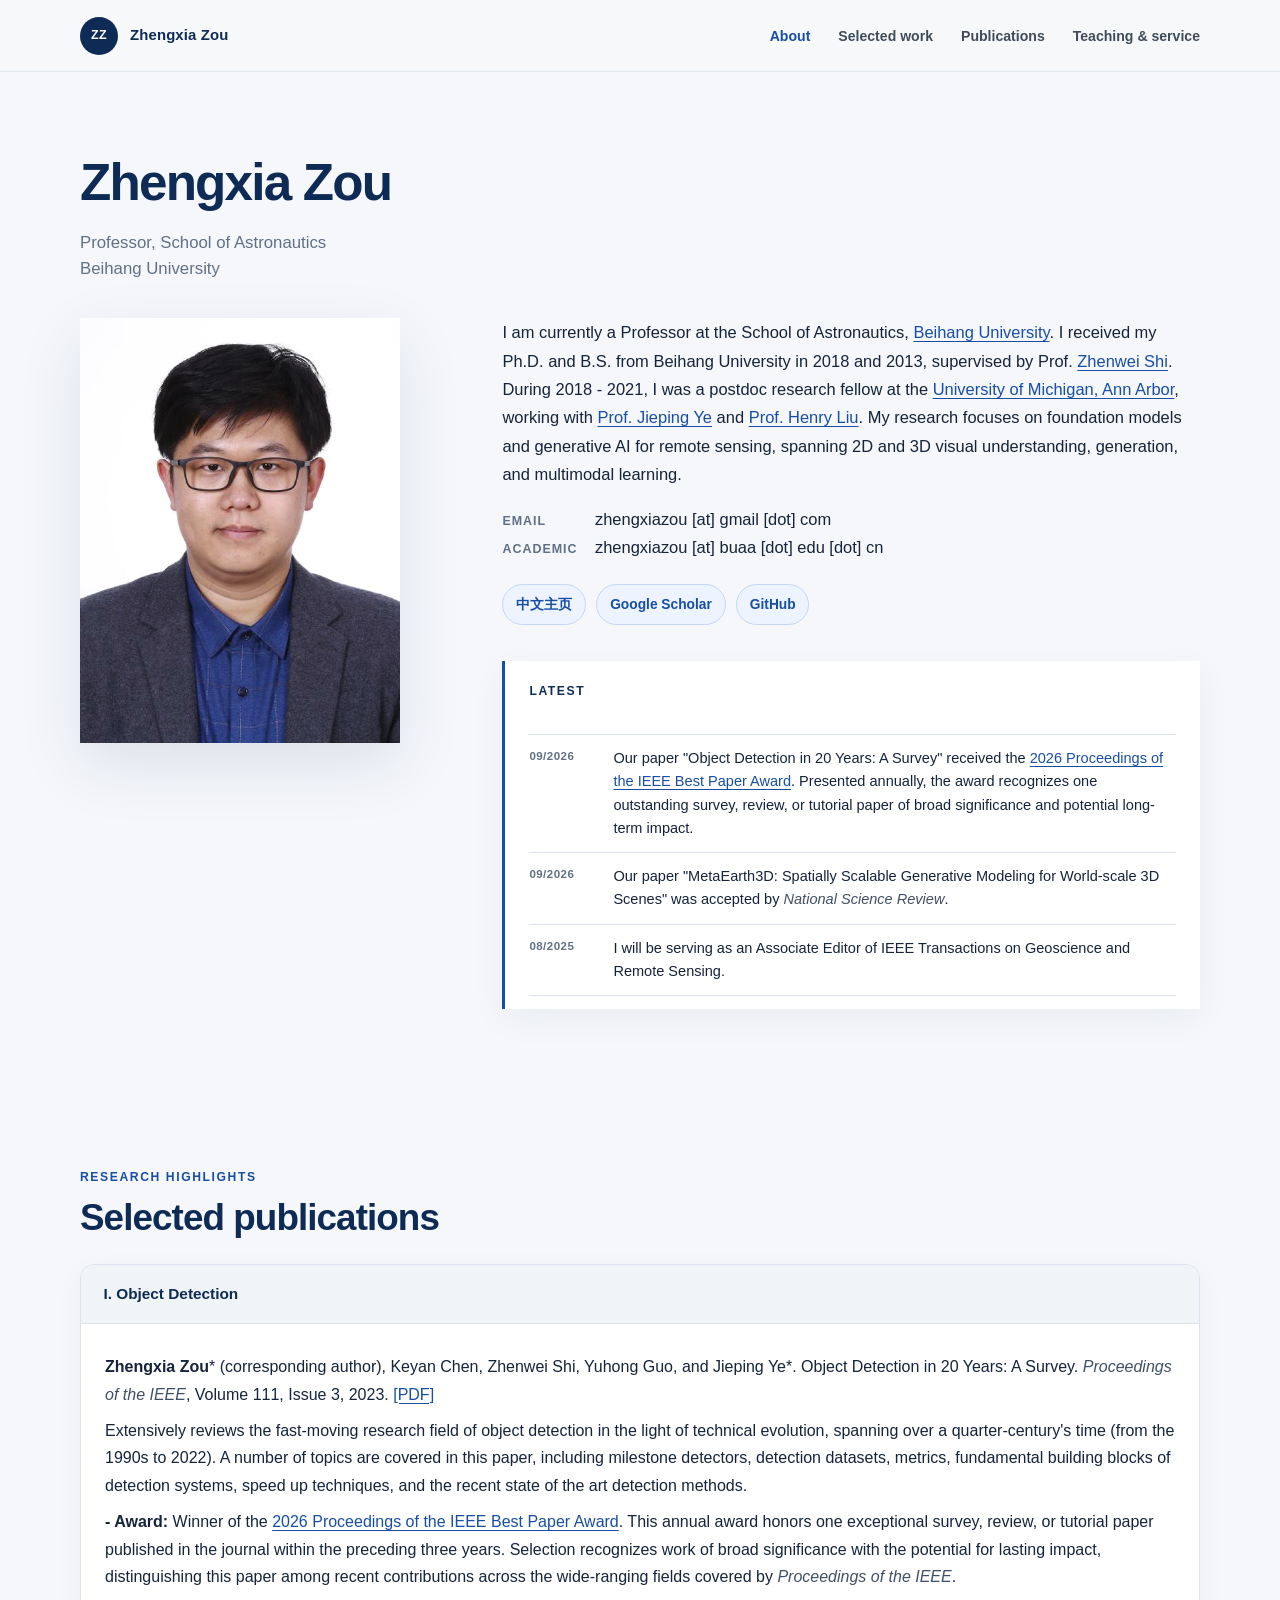
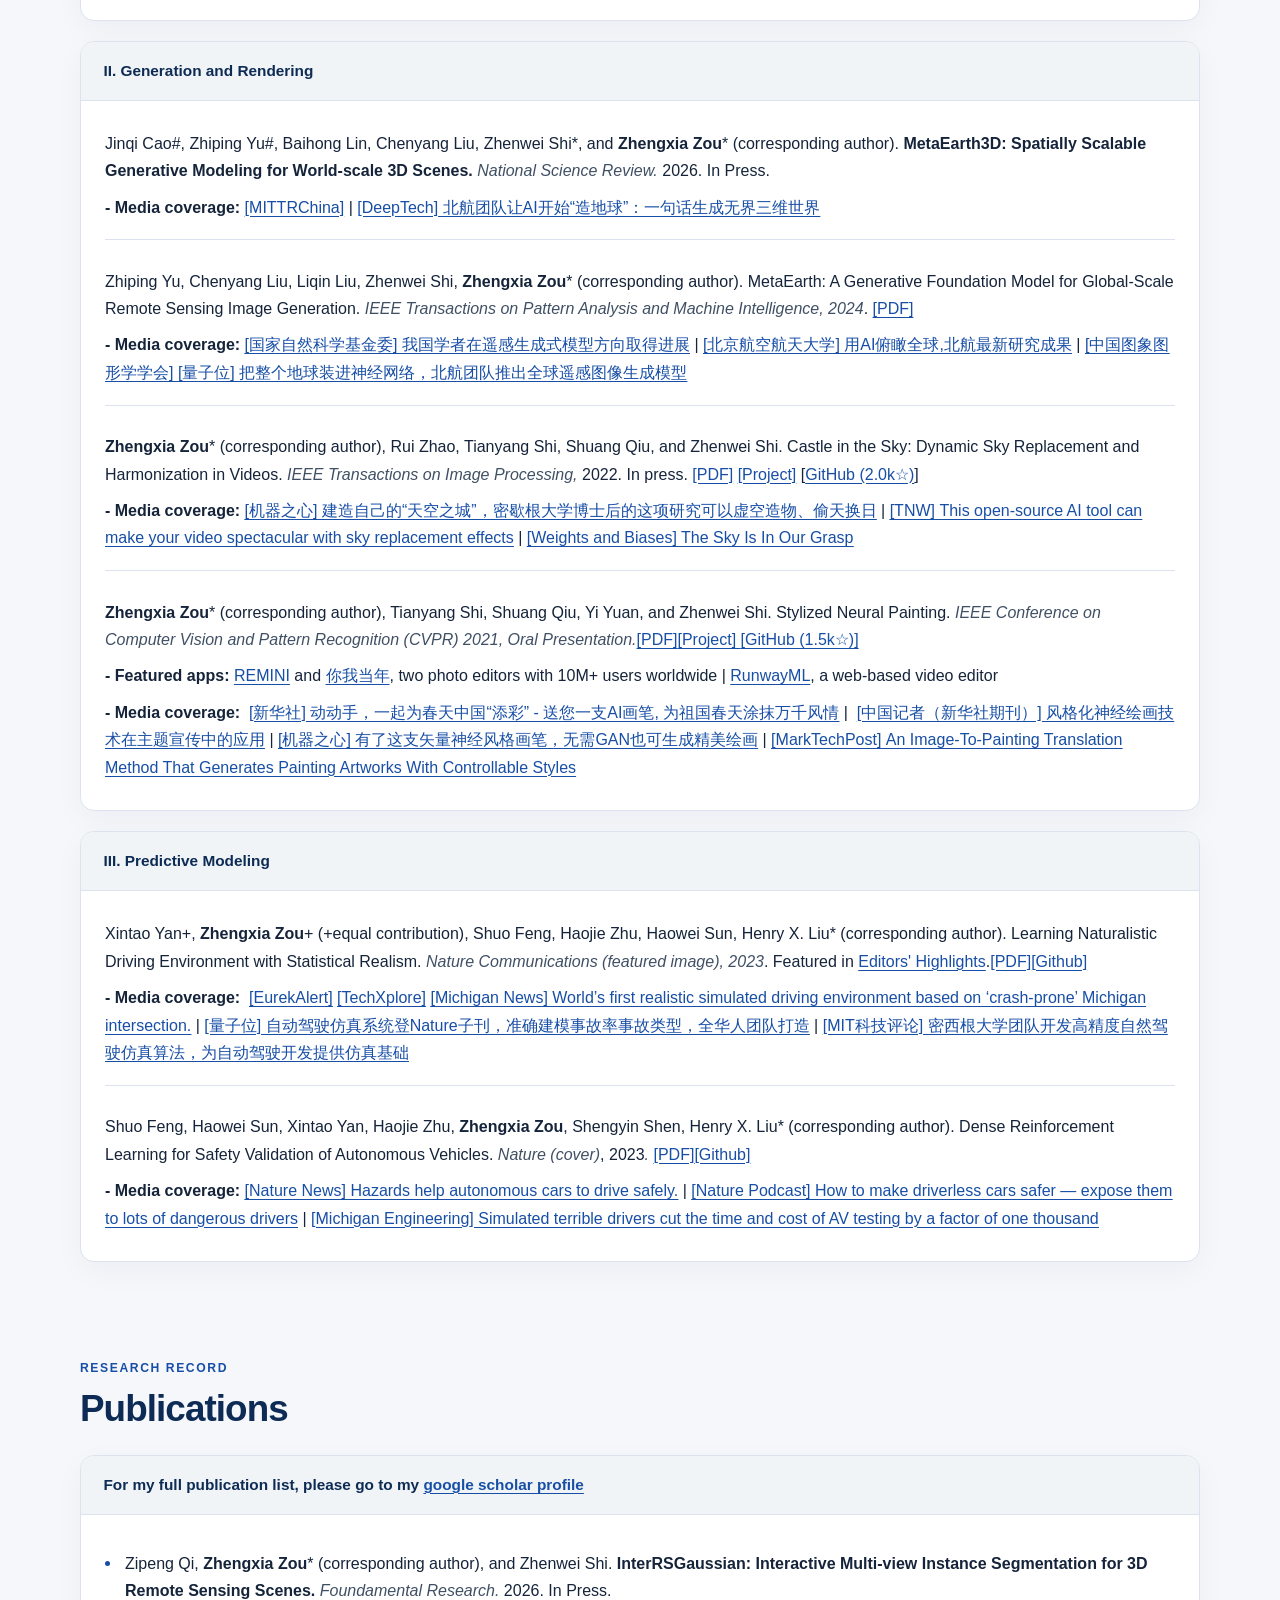
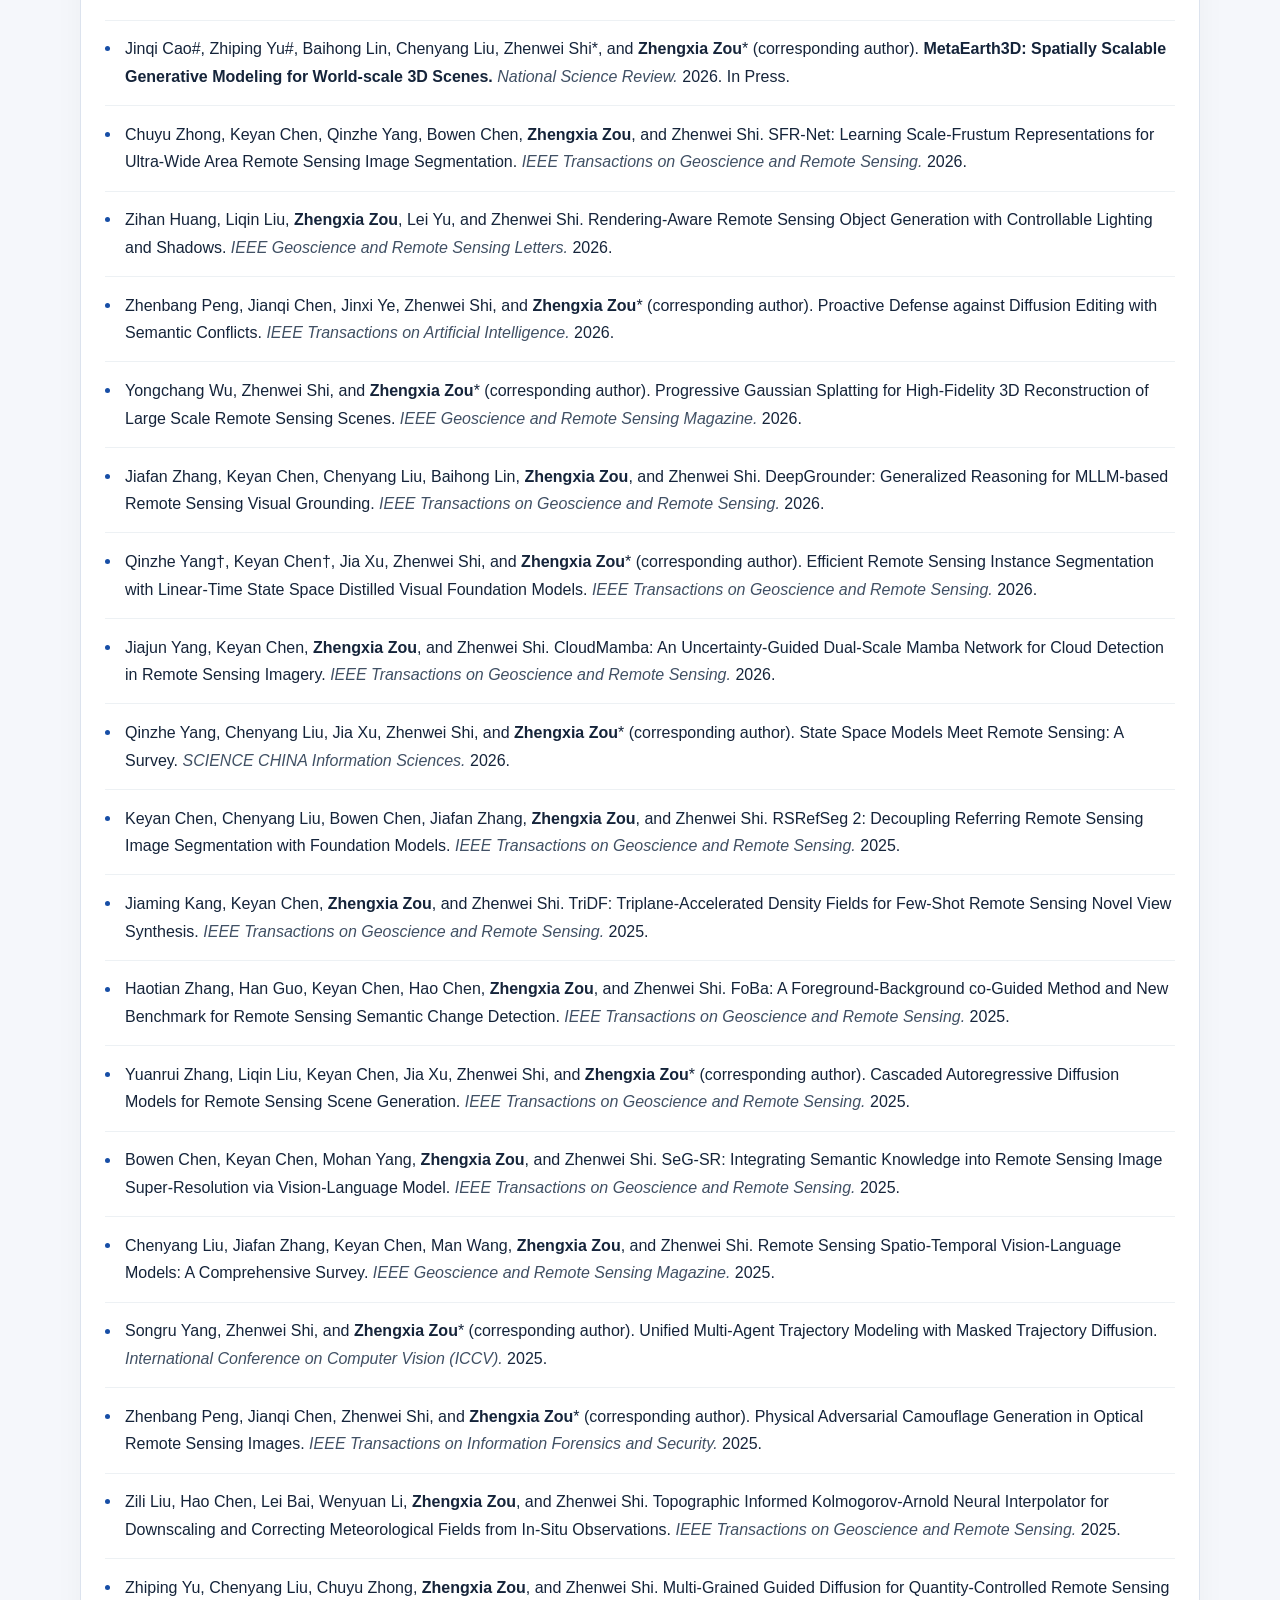
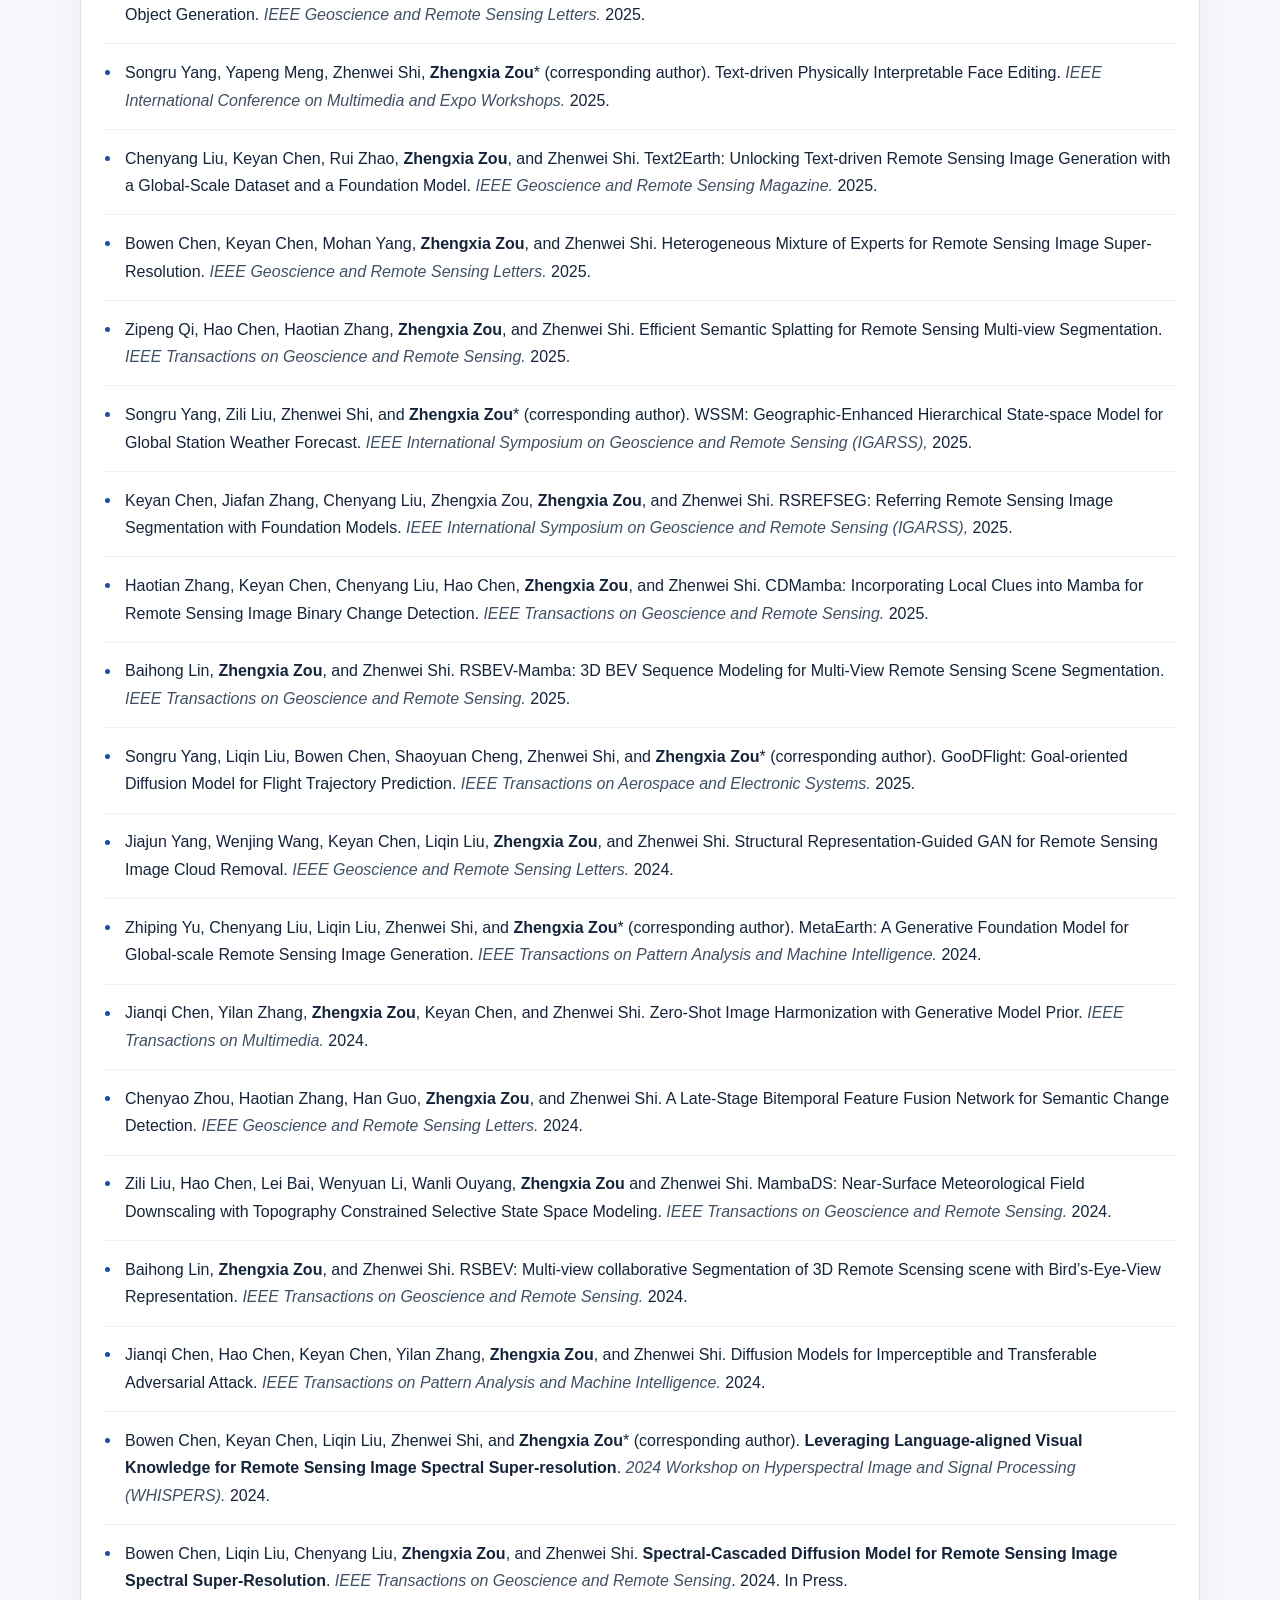
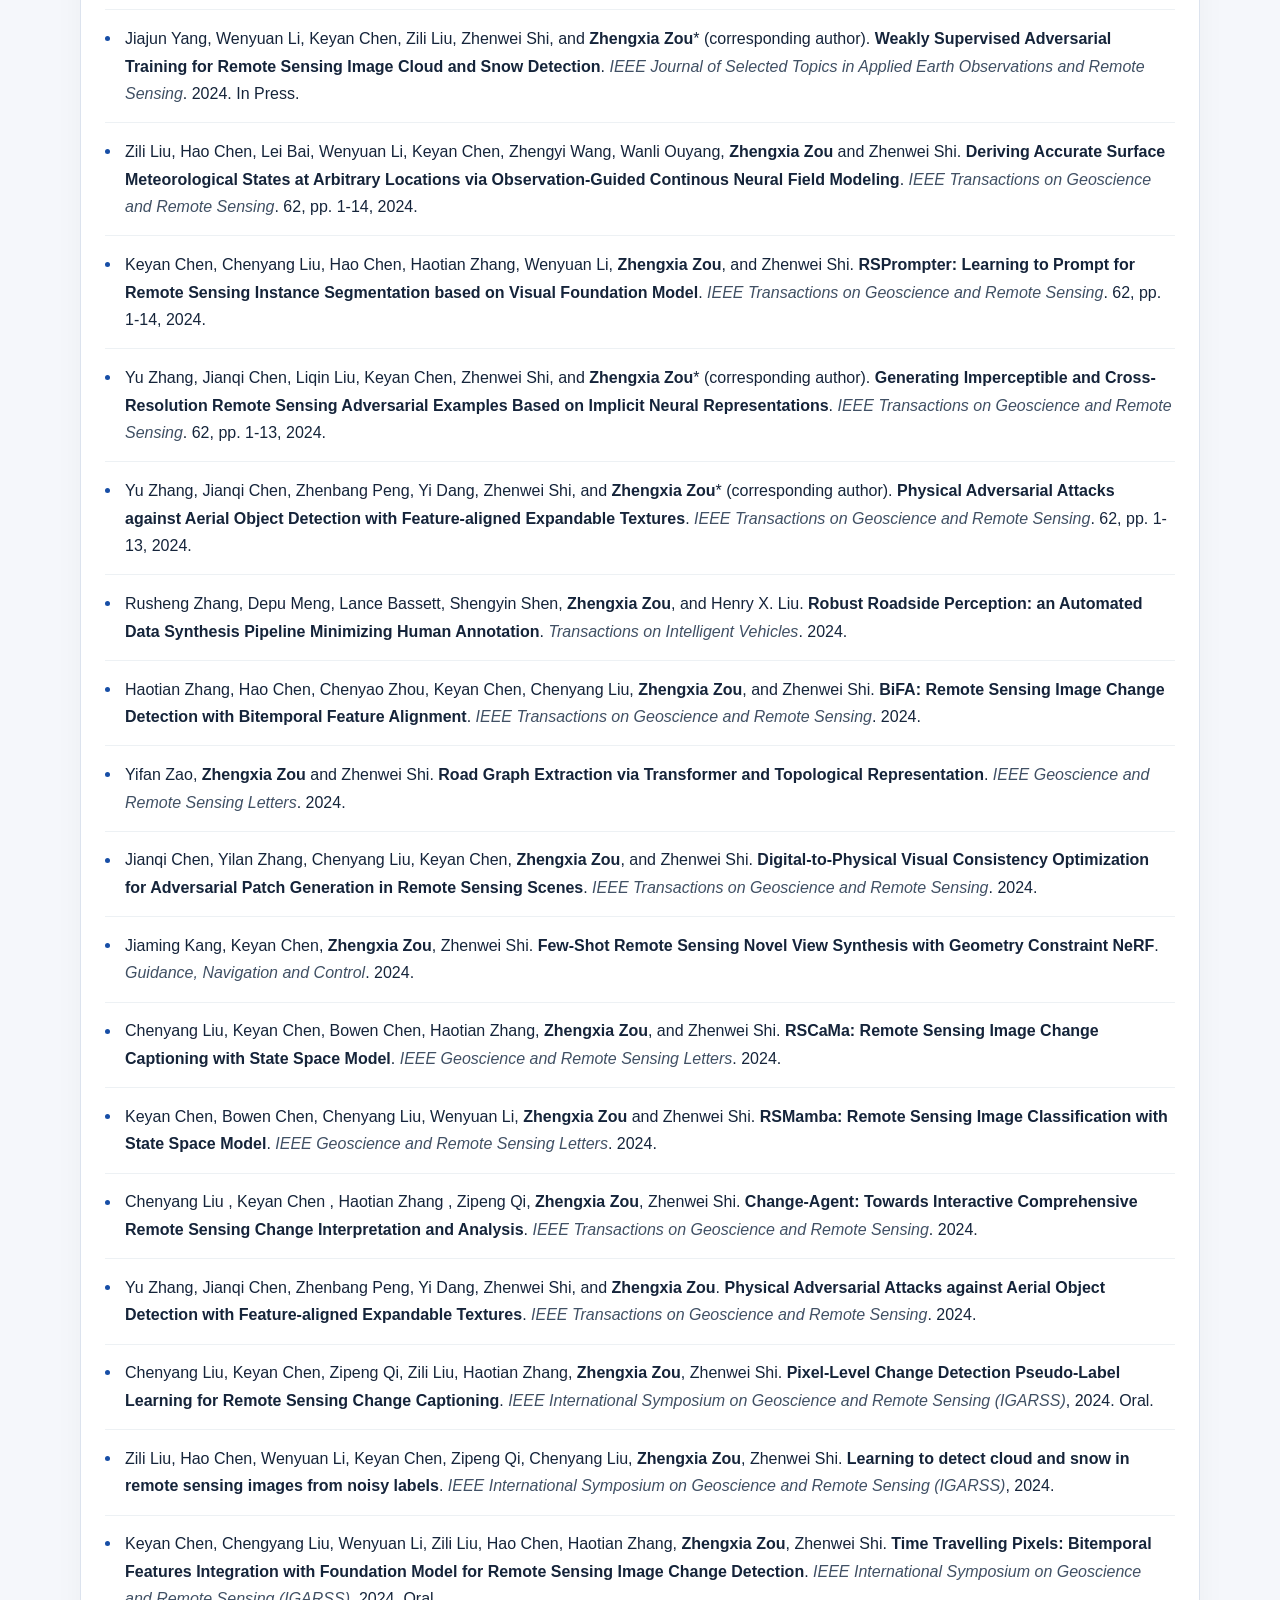
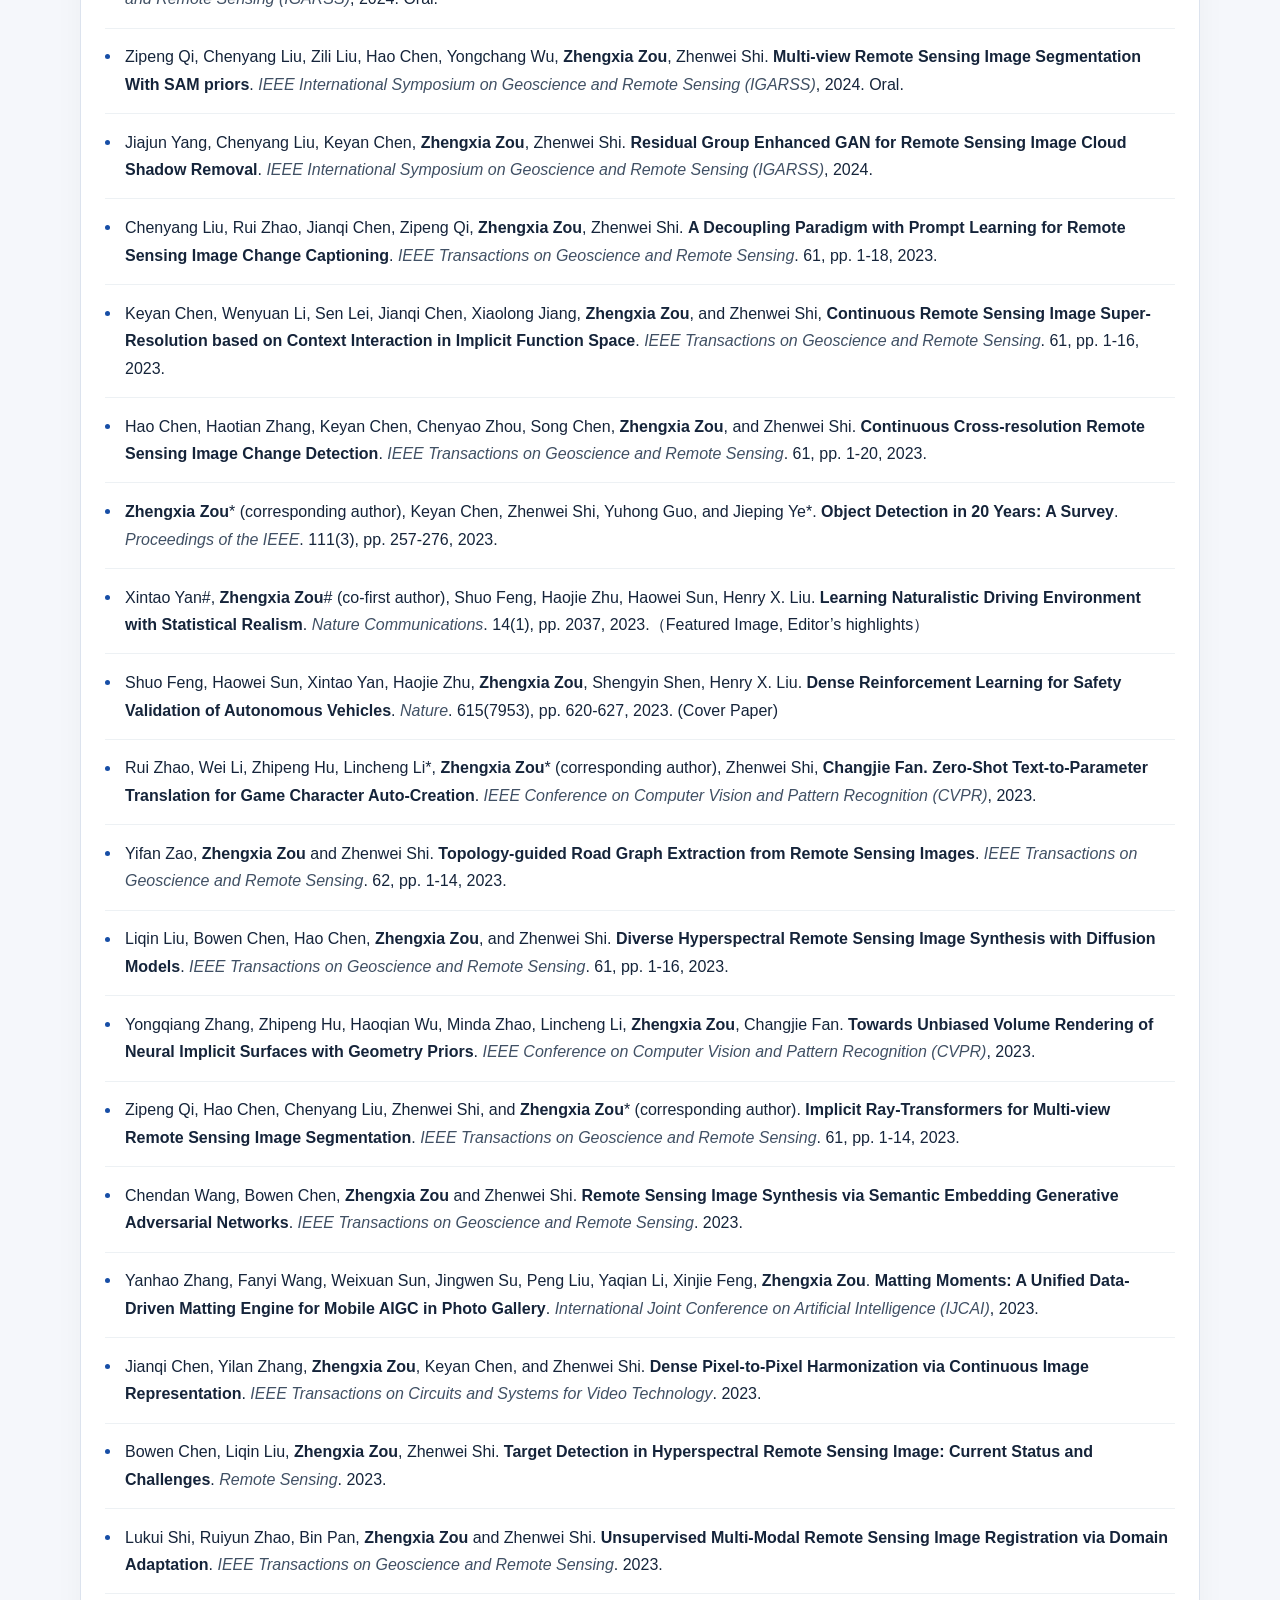
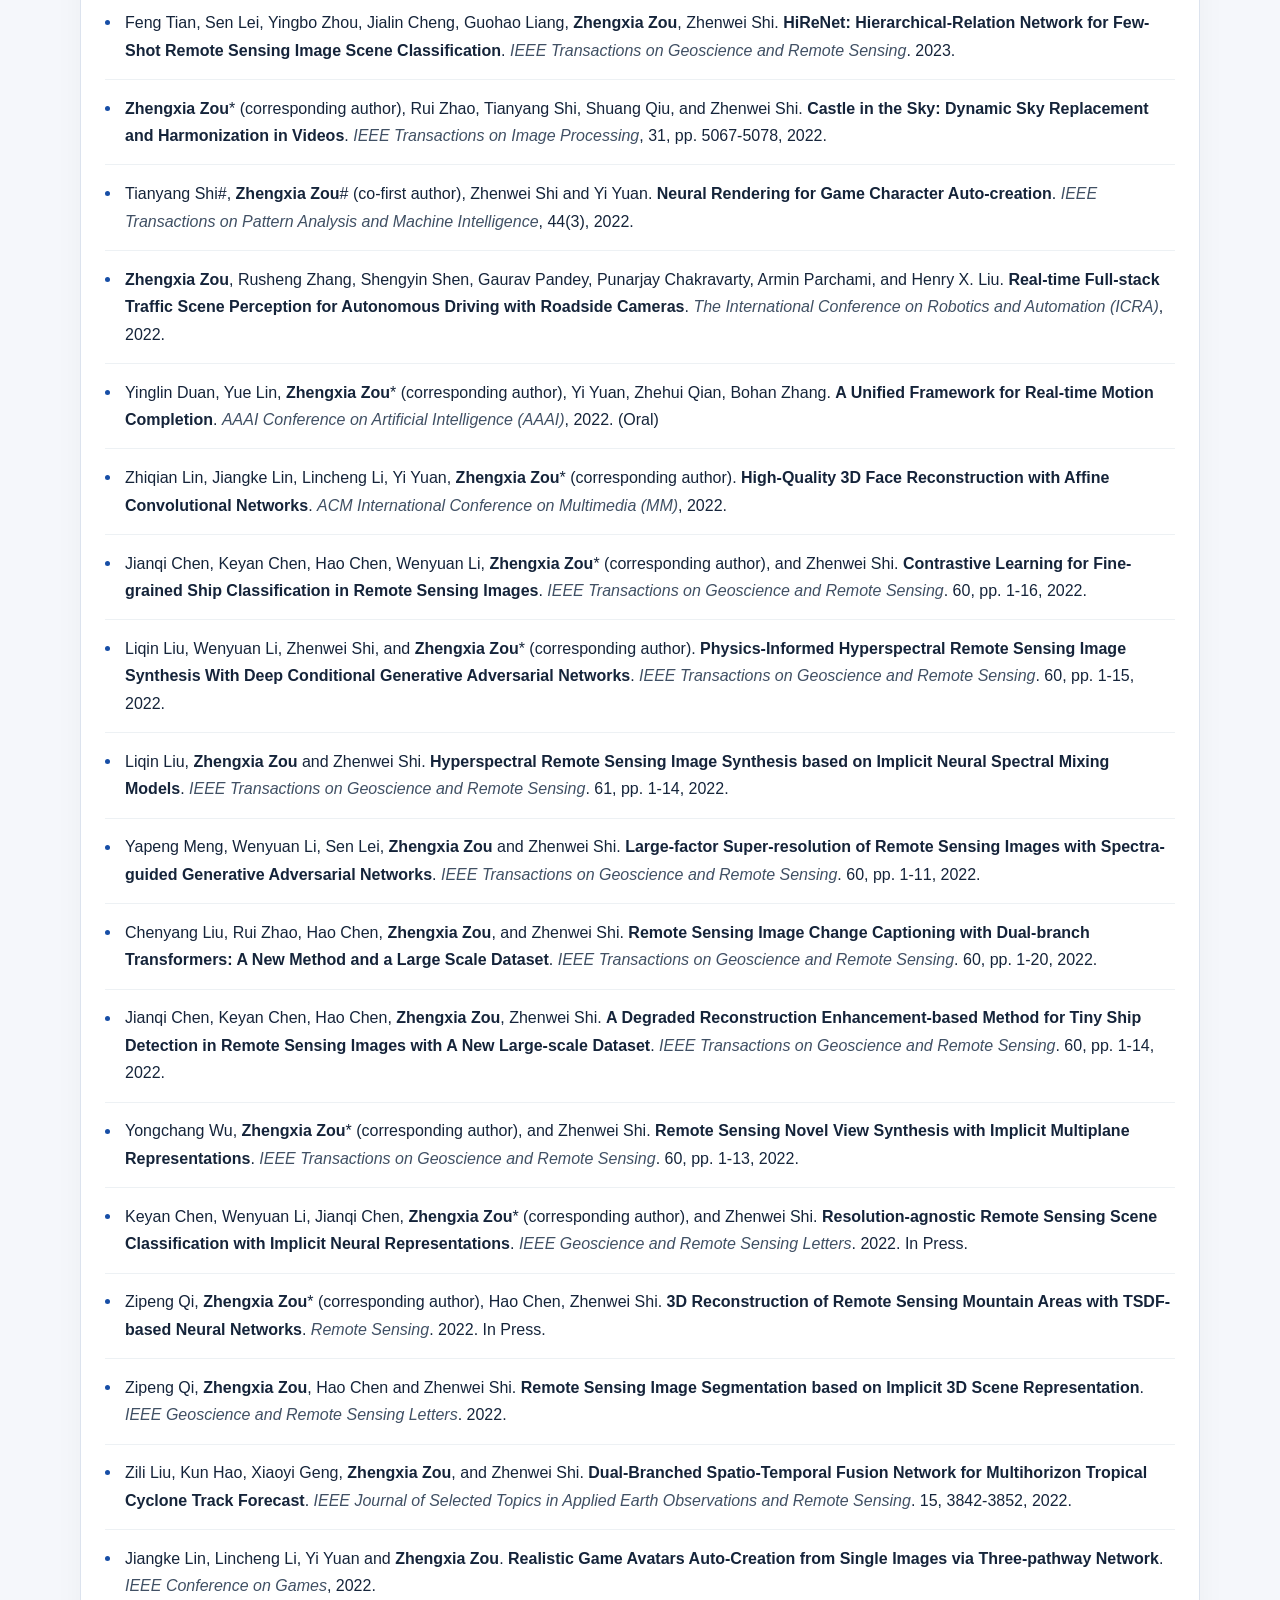
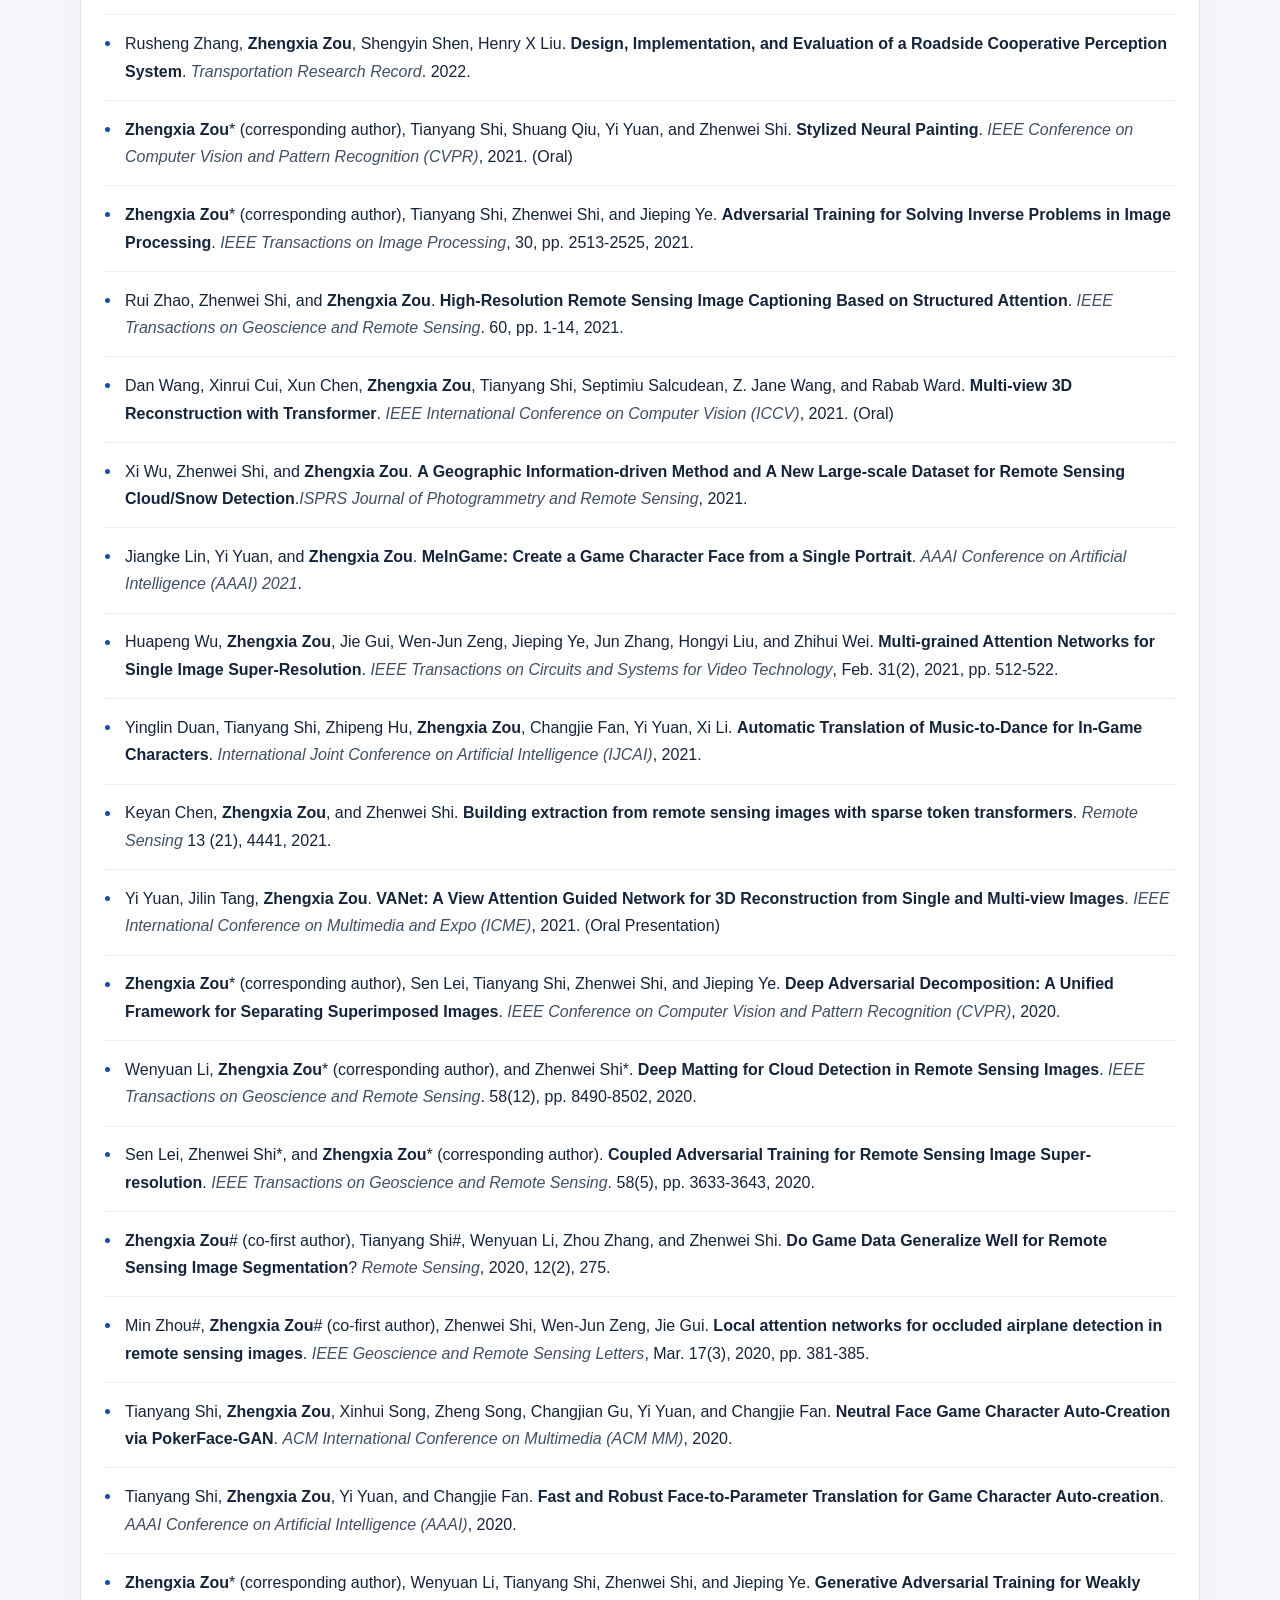
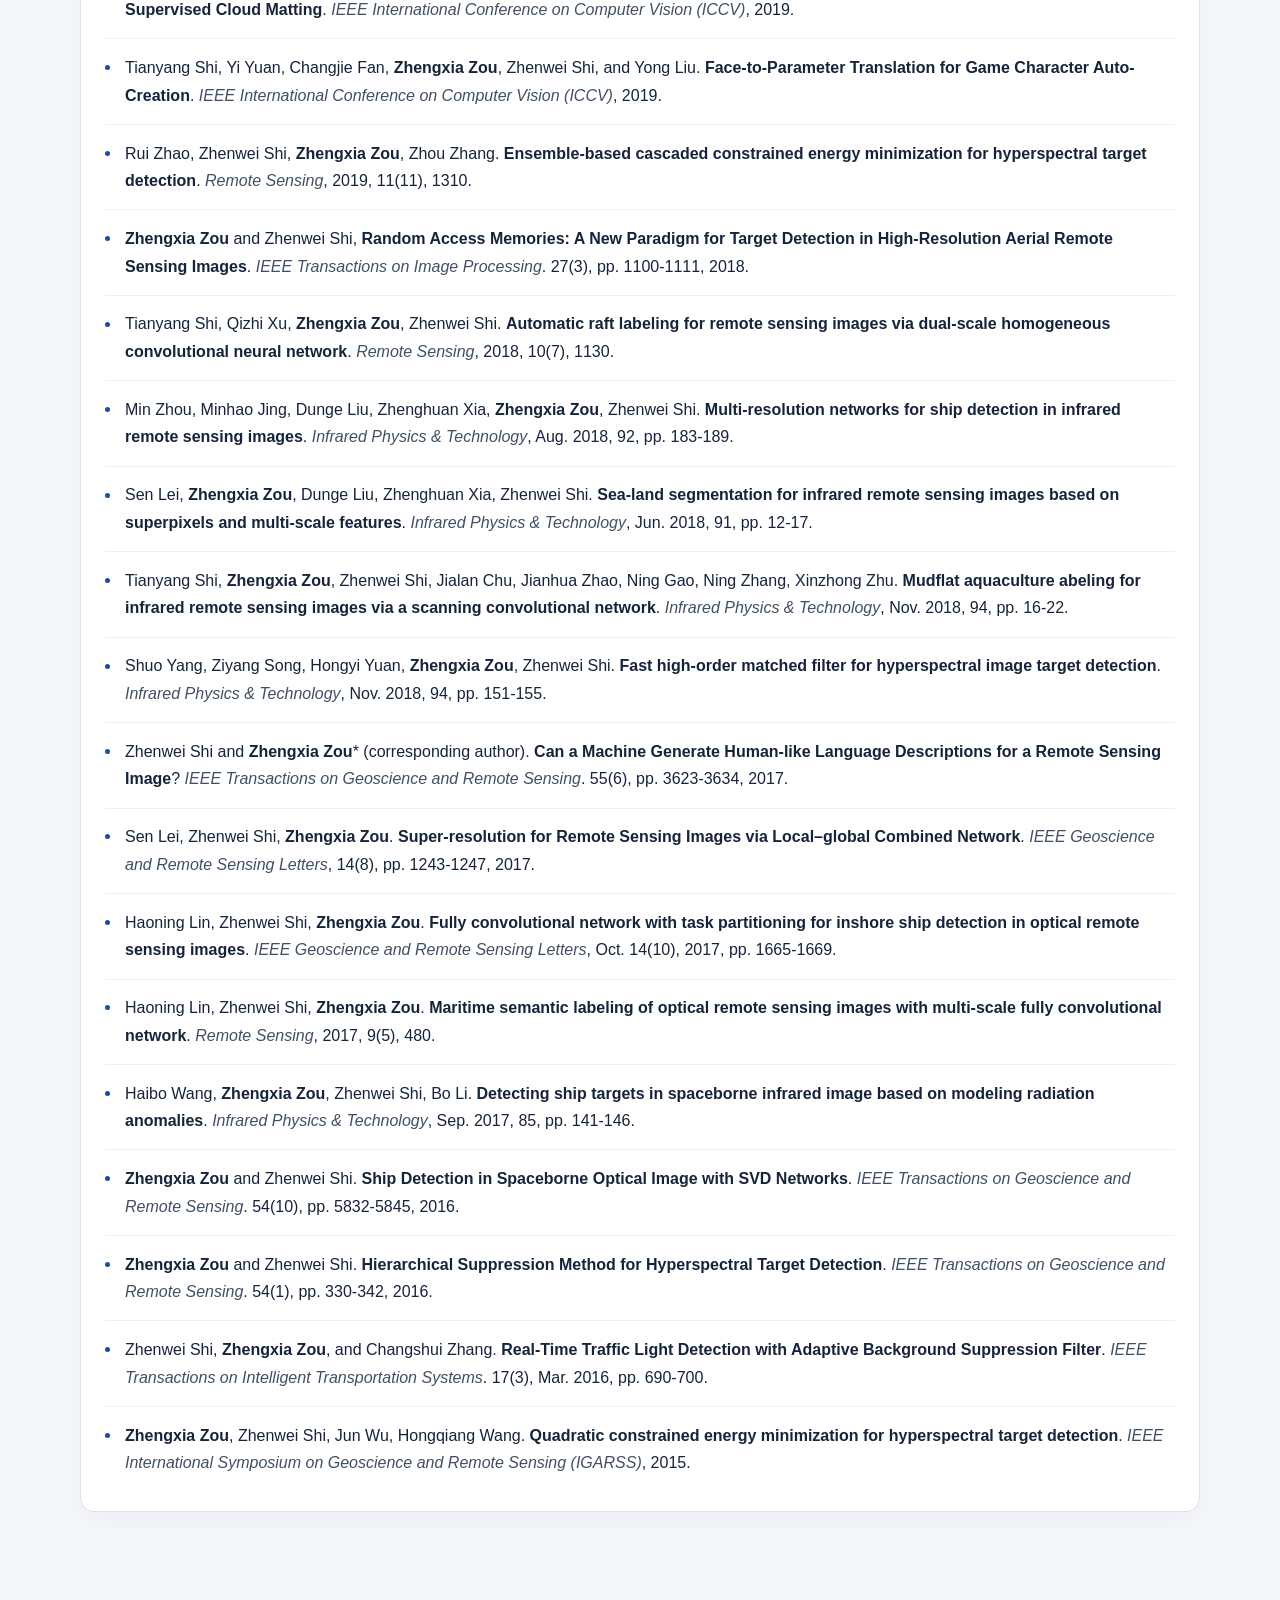
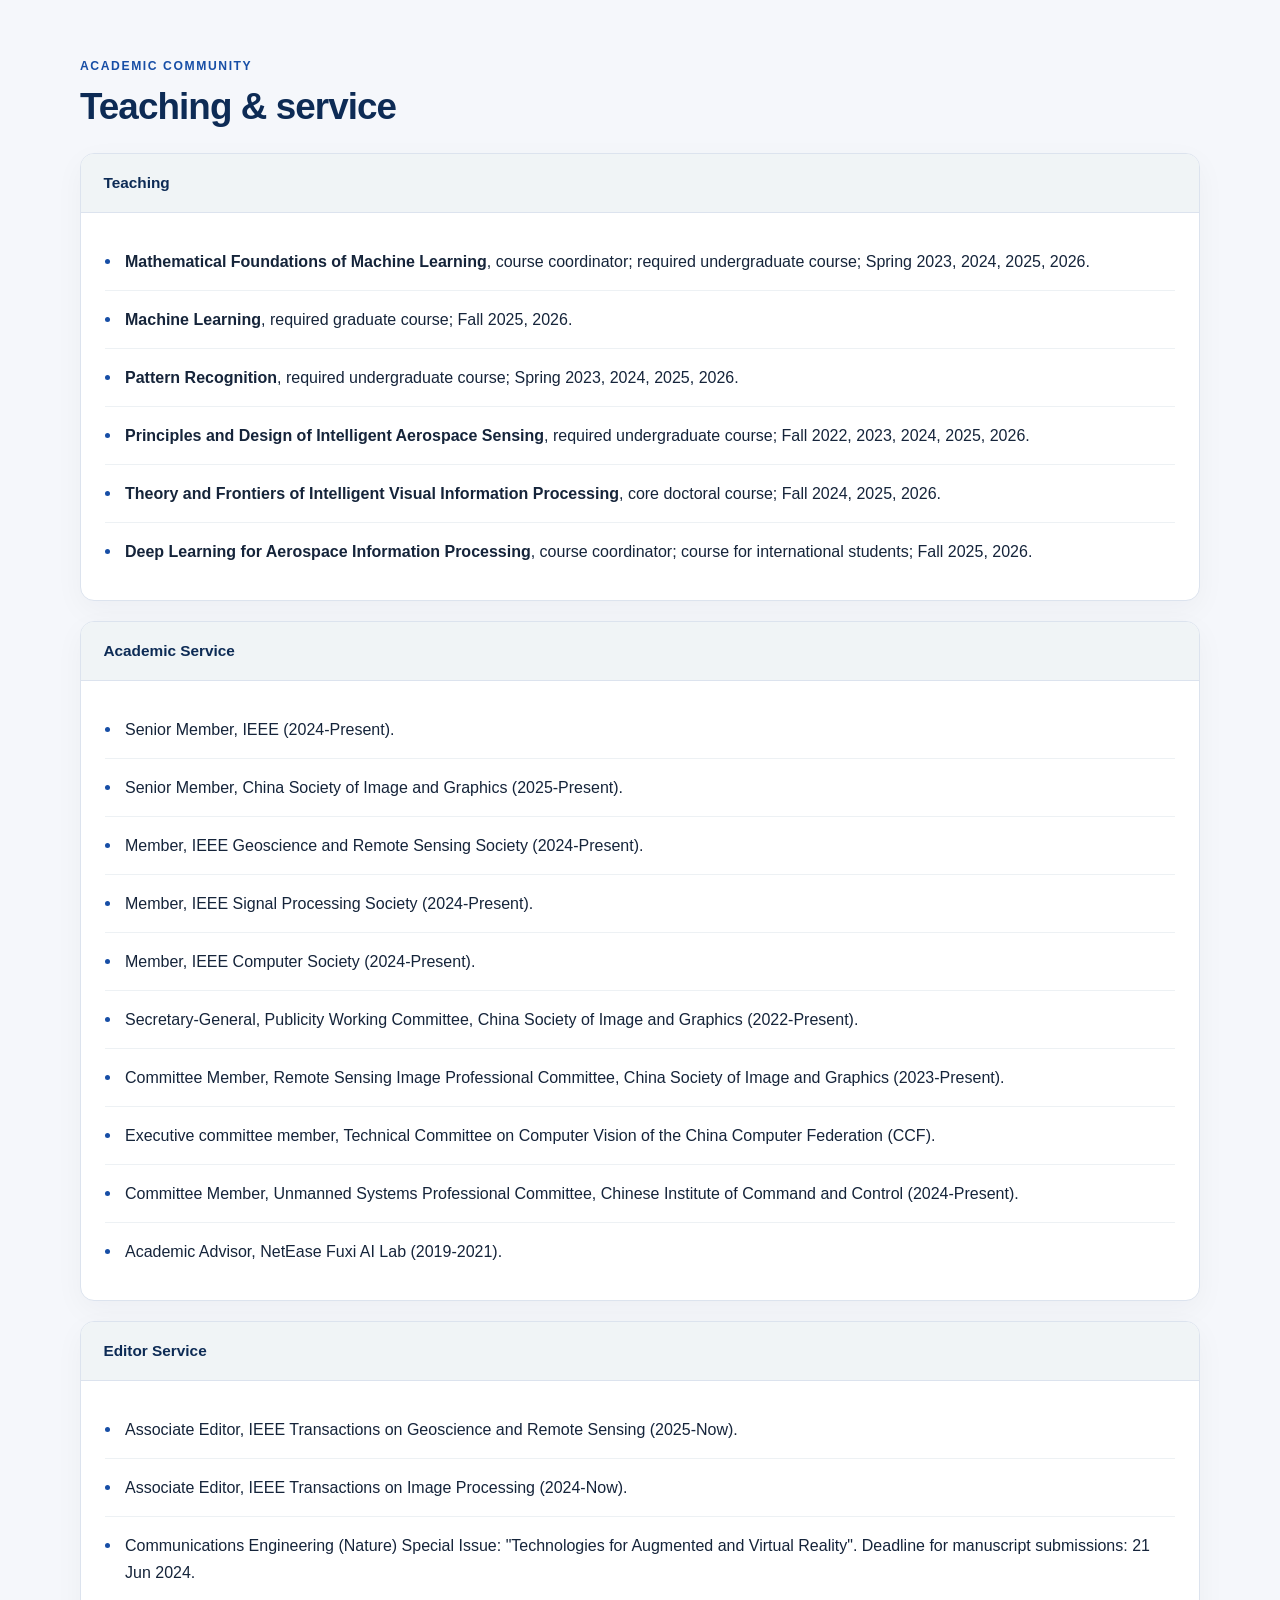
==== commit f1b13bd8: "Teaching updated" ====
--- a/index.html
+++ b/index.html
@@ -746,13 +746,12 @@
               <div class="panel-heading"><b>Teaching</b> </div>
               <div class="panel-body">
                 <ul>
-                  <li><b>Machine Learning</b>, graduate course, 2025 Fall, 32/64 Hours.</li>
-                  <li><b>Fundamentals of Mathematics for Machine Learning</b>, undergraduate course, 2023/2024/2025 Spring, 48/48 Hours.</li>
-                  <li><b>Pattern Recognition, undergraduate course</b>, 2023/2024/2025 Spring, 16/ 48 Hours.</li>
-                  <li><b>Principles of Intelligent Detection and Control in Aerospace</b>, undergraduate course, 2022/2023/2024 Fall, 16/48 Hours.</li>
-                  <li><b>Intelligent Perception Micro-Class</b>, 2024 Spring, 16/16 Hours.</li>
-                  <li><b>Theoretical and Frontier Research in Intelligent Information Processing</b>, Ph.D. Course, 2024 Fall, 10/32 Hours.</li>
-                  <li><b>Deep Learning for Remote Sensing Image Processing</b>, International Students (English), 2023 Fall, 16/16 Hours.</li>
+                  <li><b>Mathematical Foundations of Machine Learning</b>, course coordinator; required undergraduate course; Spring 2023, 2024, 2025, 2026.</li>
+                  <li><b>Machine Learning</b>, required graduate course; Fall 2025, 2026.</li>
+                  <li><b>Pattern Recognition</b>, required undergraduate course; Spring 2023, 2024, 2025, 2026.</li>
+                  <li><b>Principles and Design of Intelligent Aerospace Sensing</b>, required undergraduate course; Fall 2022, 2023, 2024, 2025, 2026.</li>
+                  <li><b>Theory and Frontiers of Intelligent Visual Information Processing</b>, core doctoral course; Fall 2024, 2025, 2026.</li>
+                  <li><b>Deep Learning for Aerospace Information Processing</b>, course coordinator; course for international students; Fall 2025, 2026.</li>
                 </ul>
               </div>
             </div>
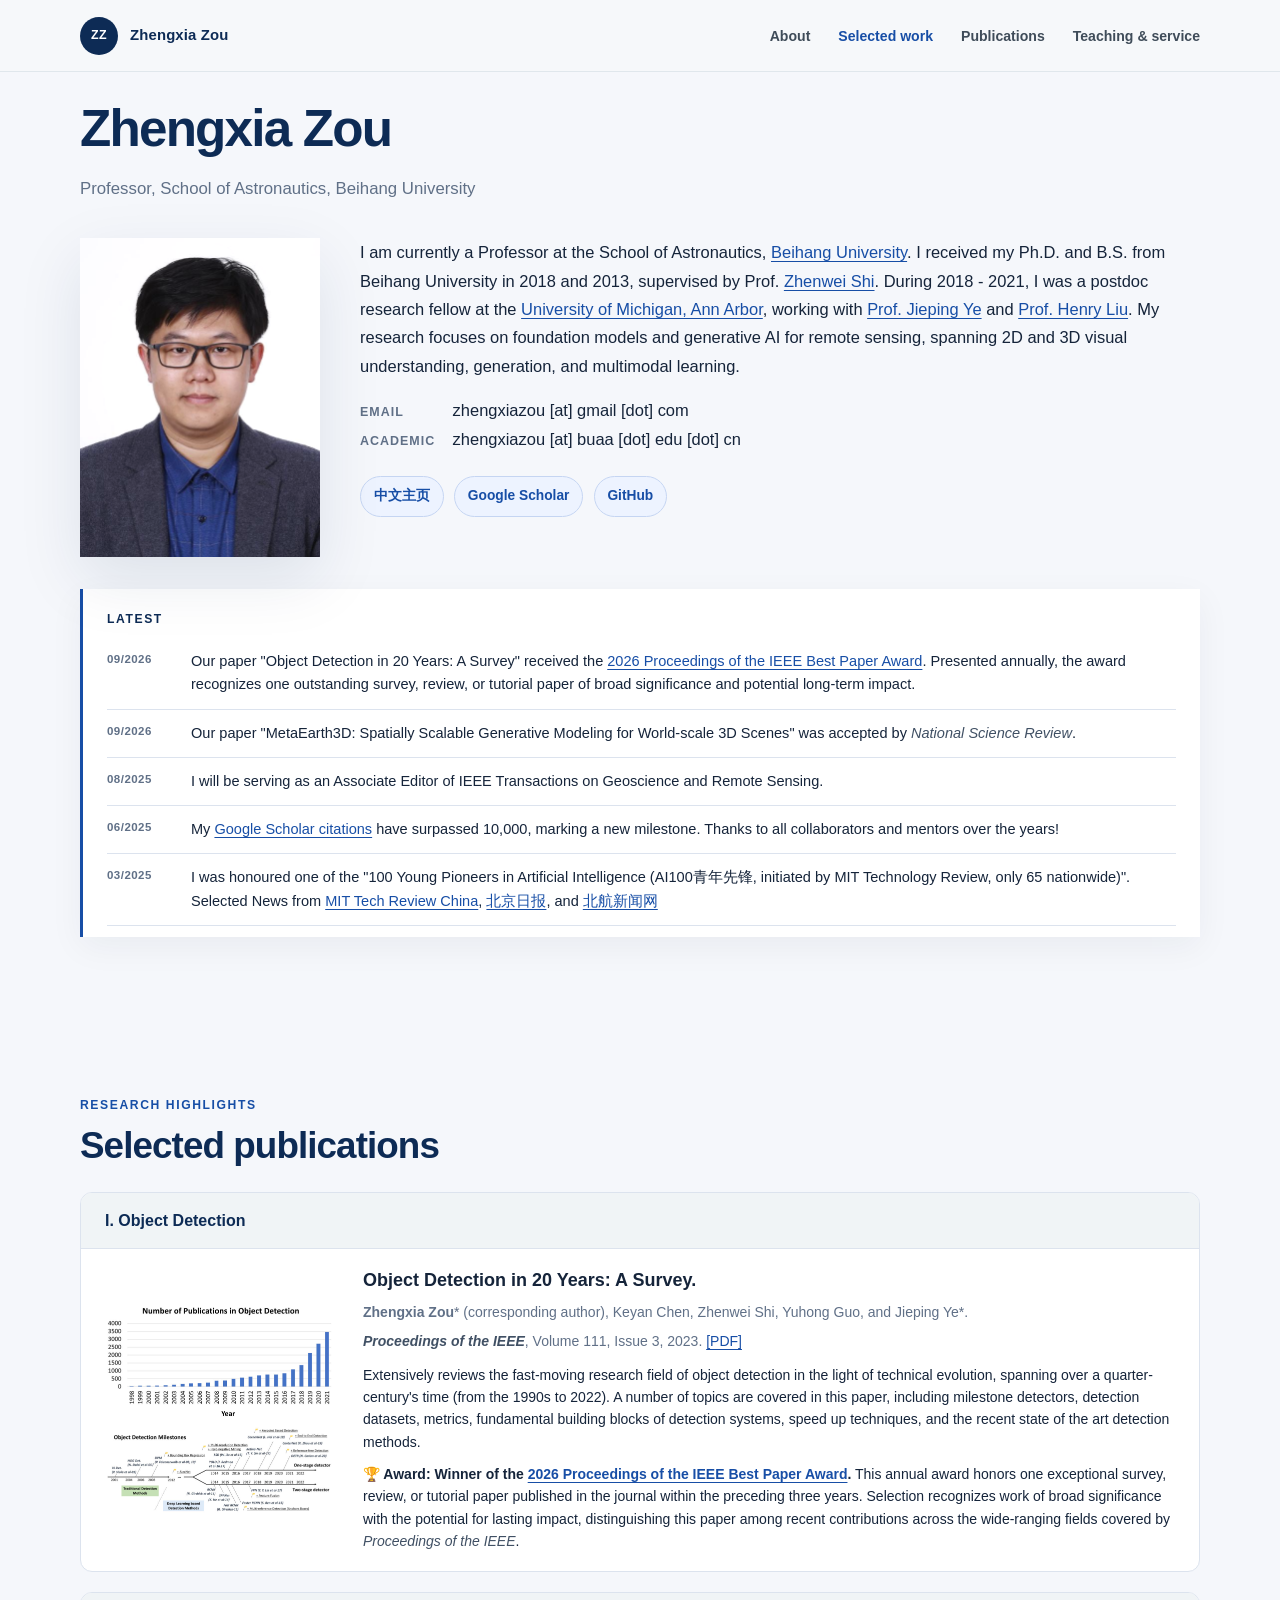
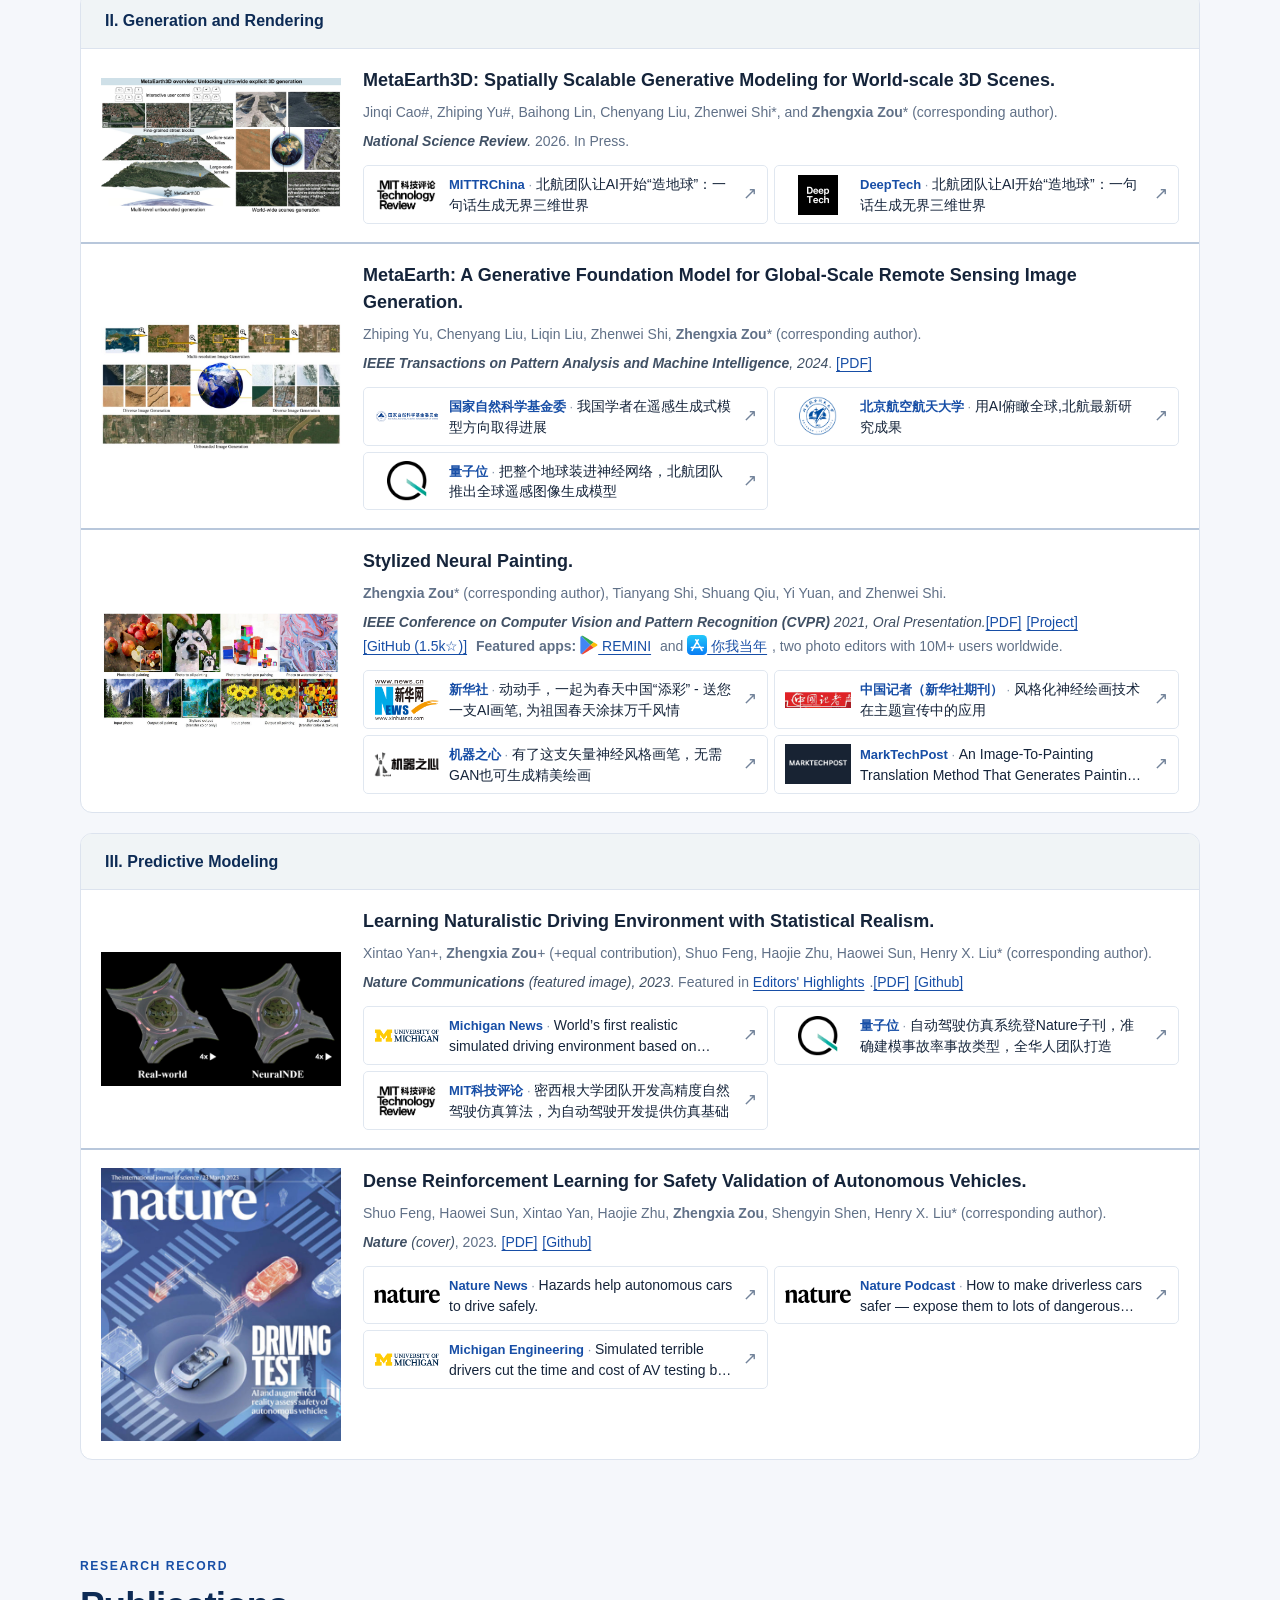
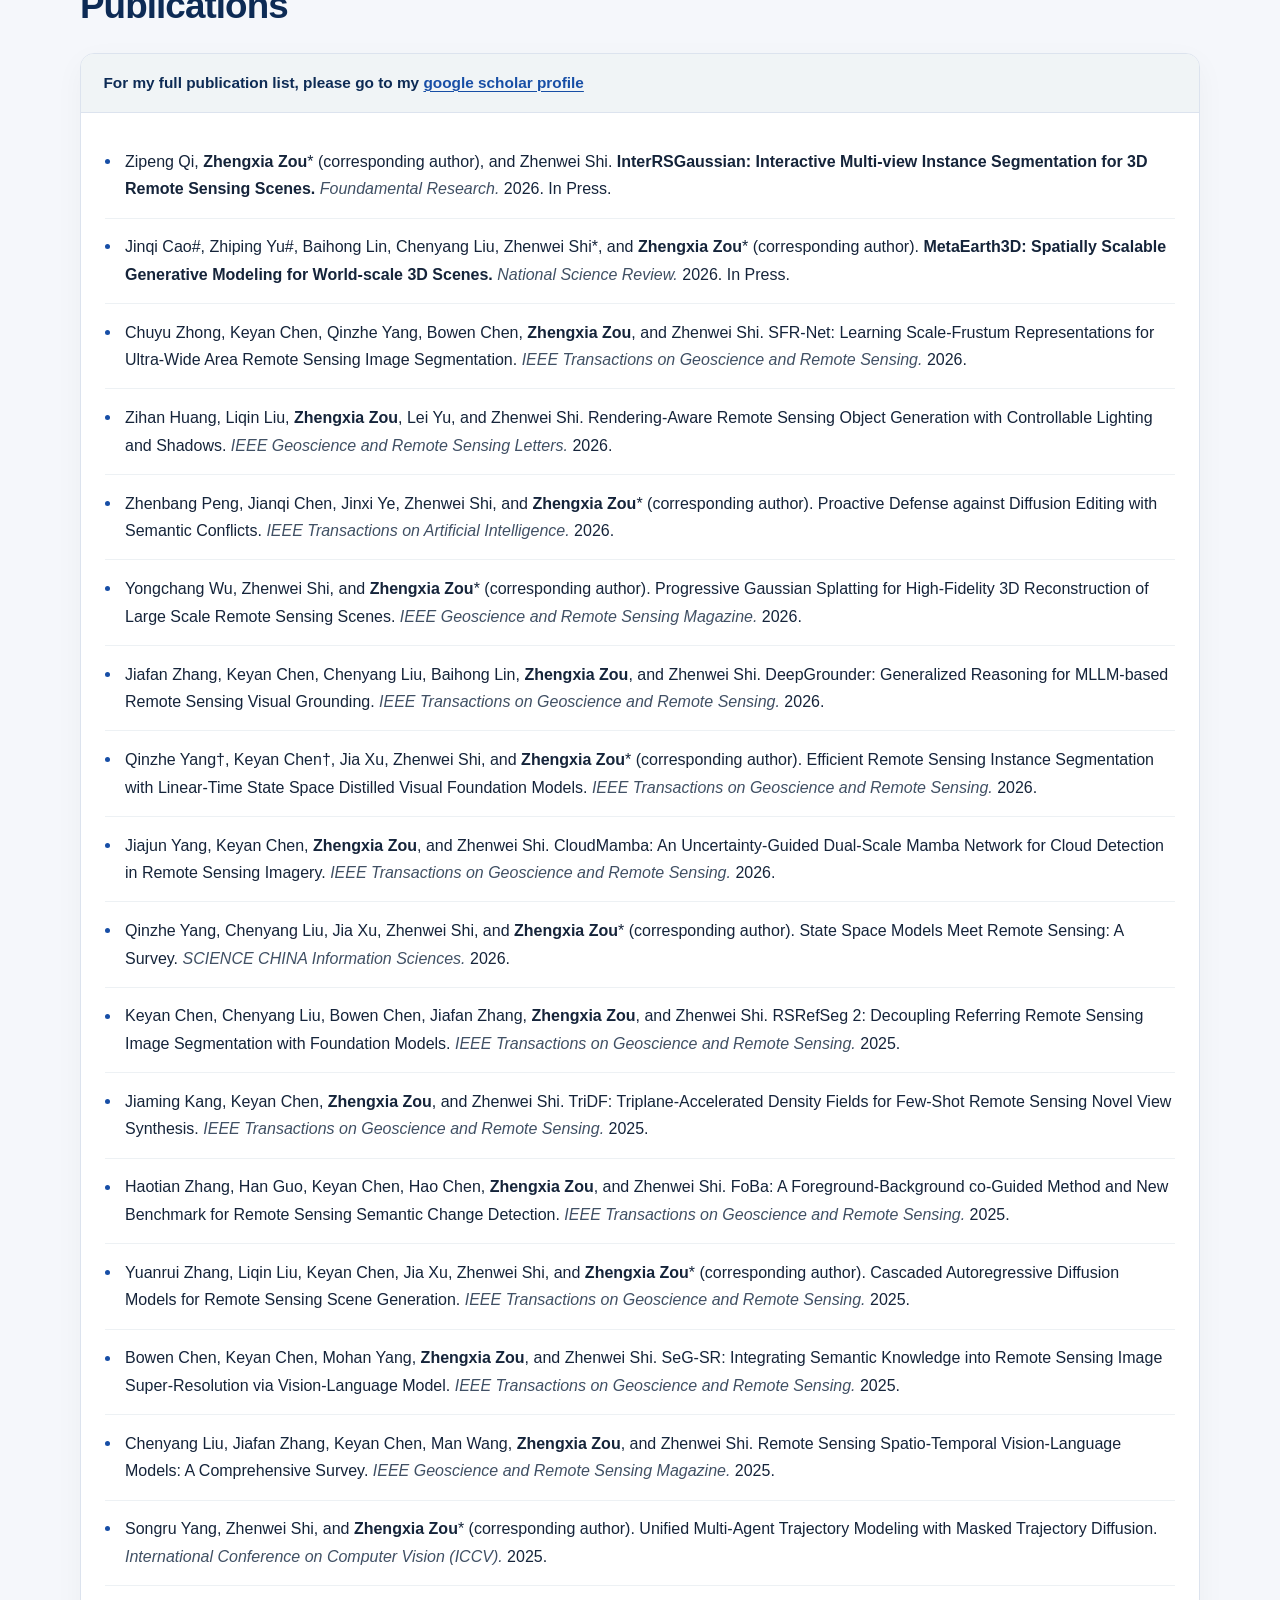
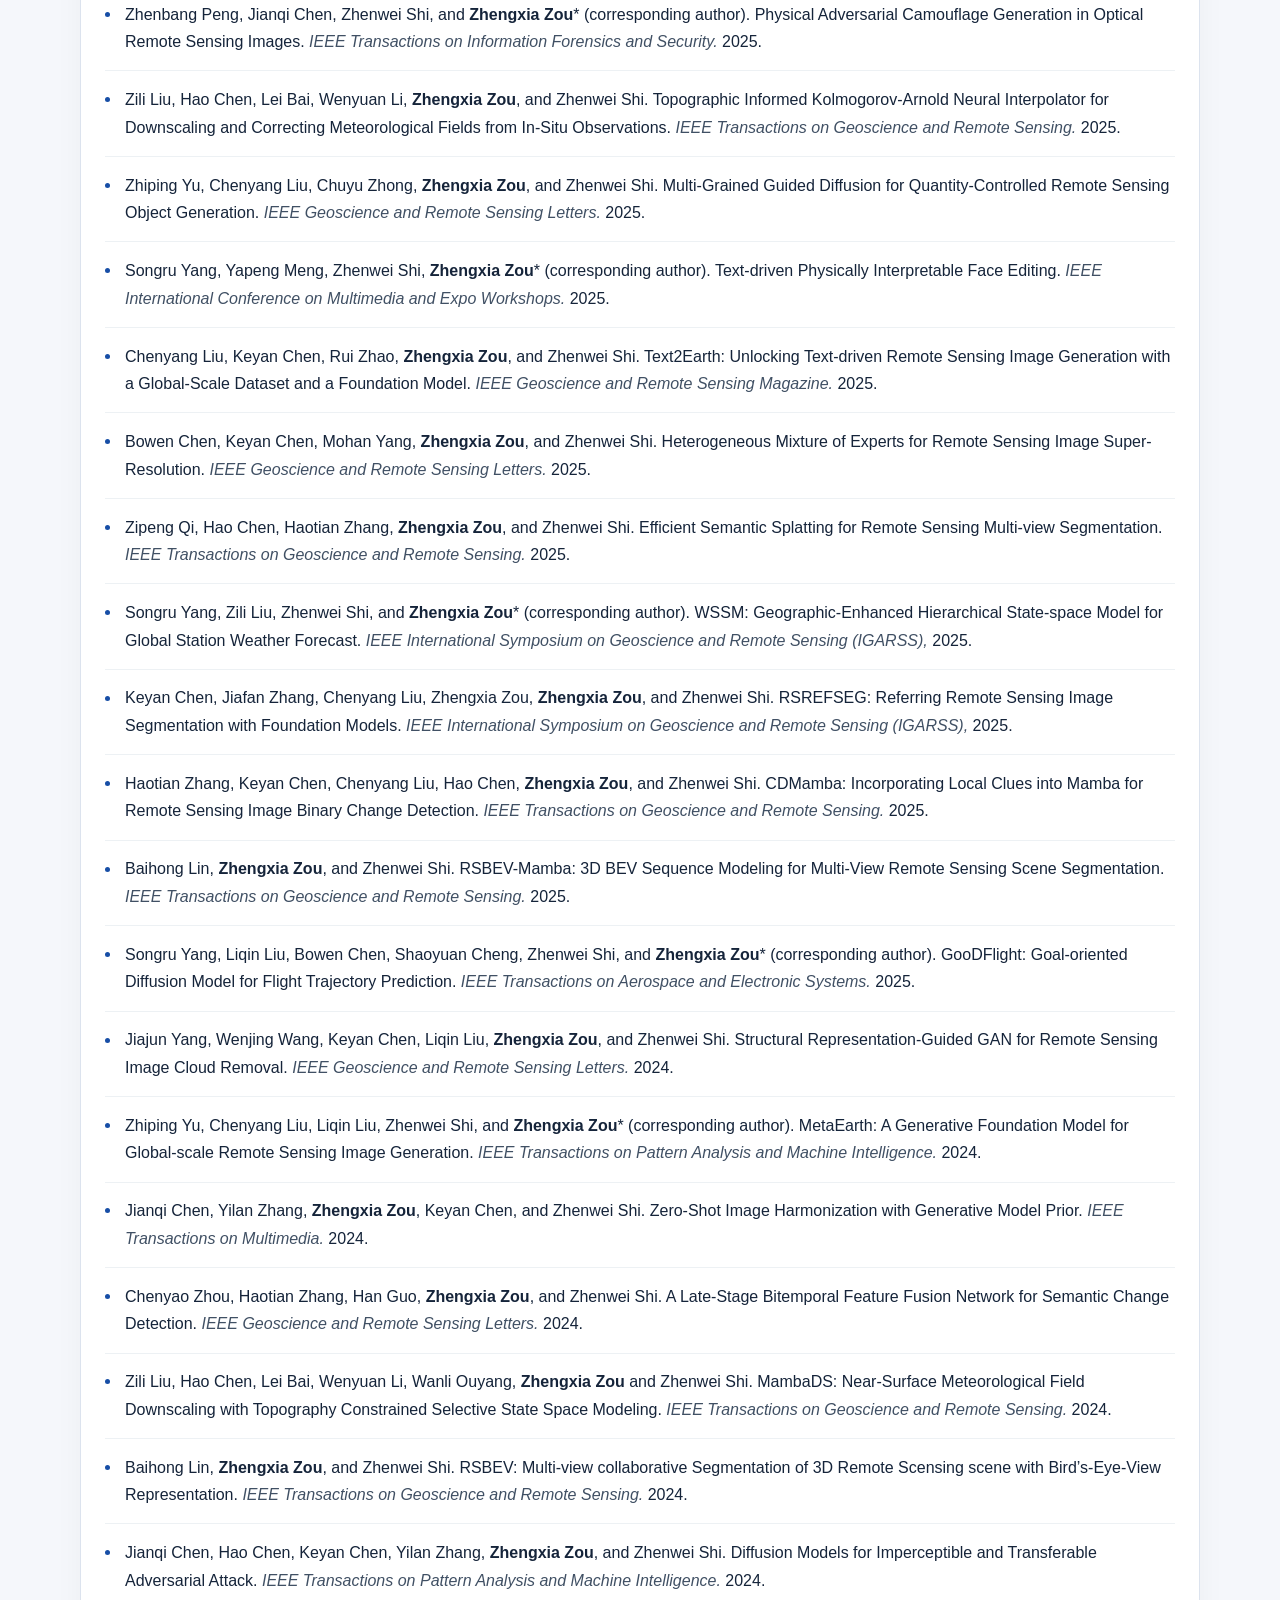
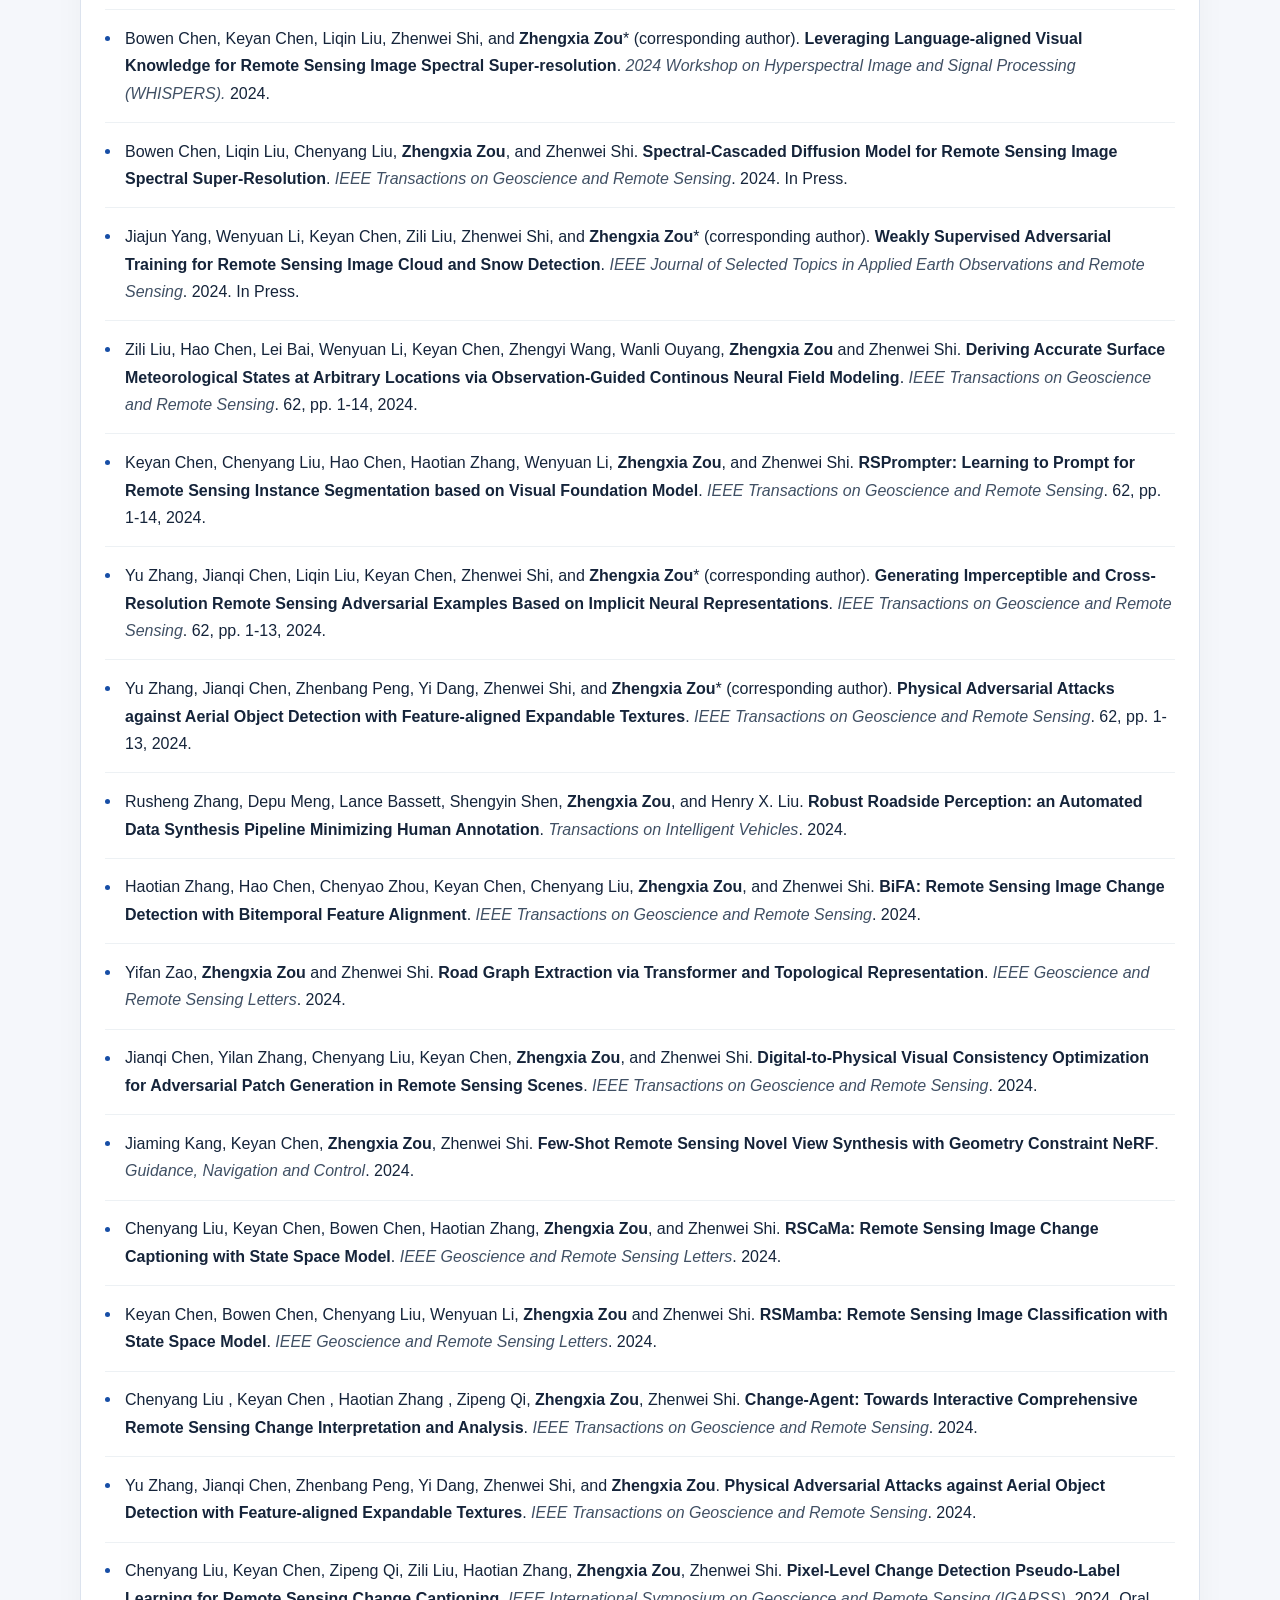
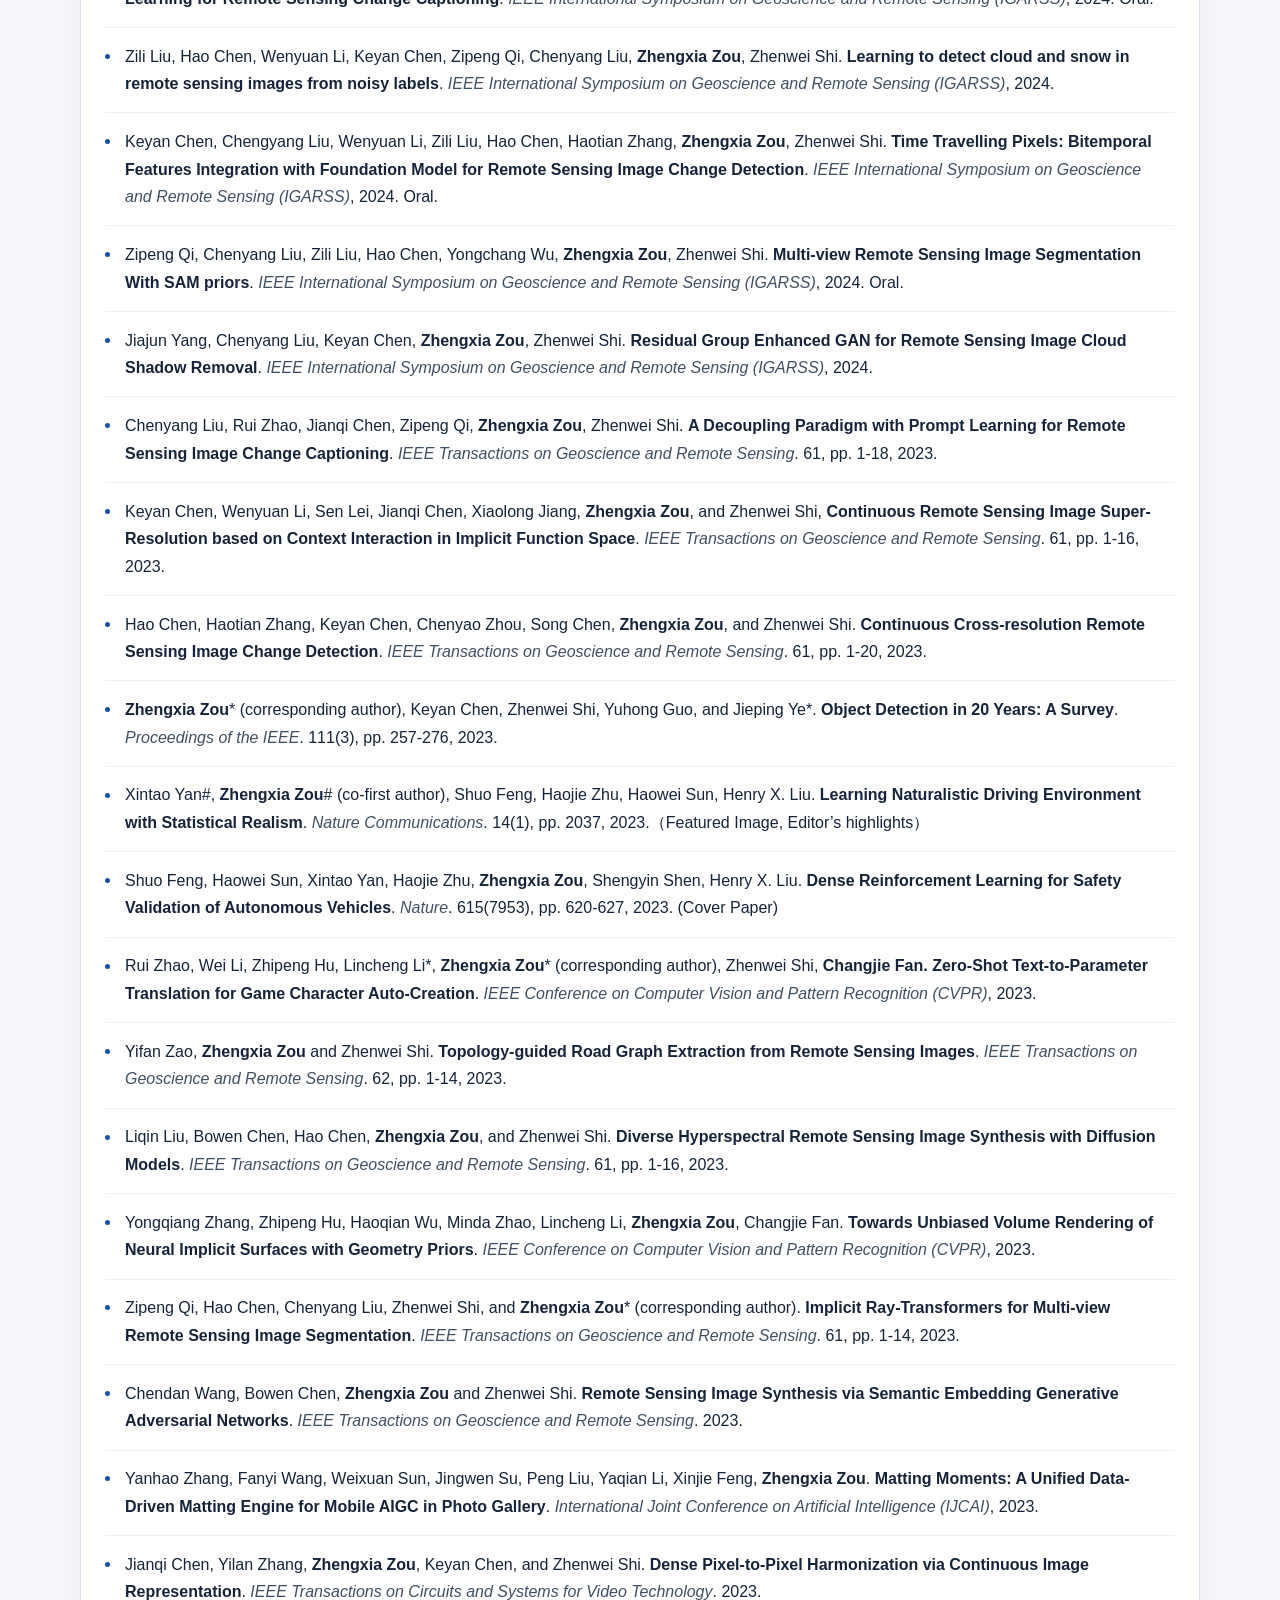
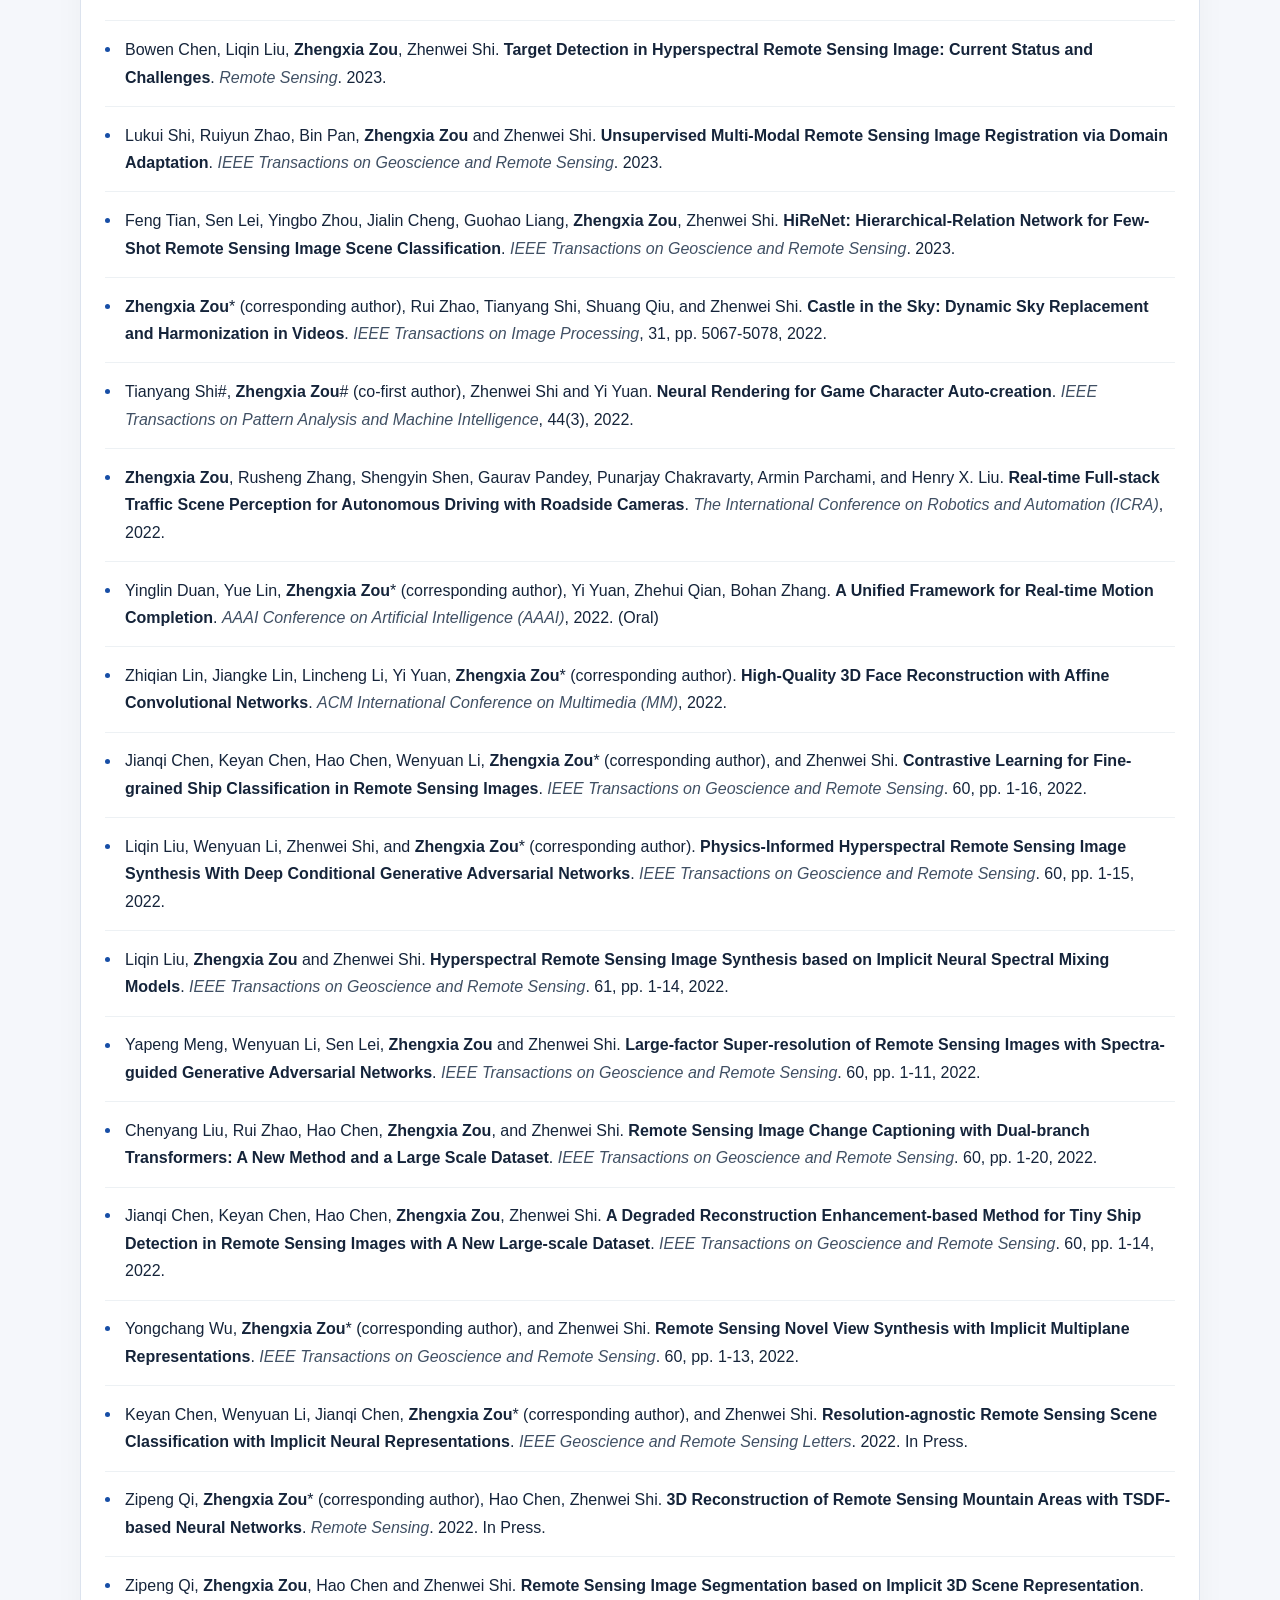
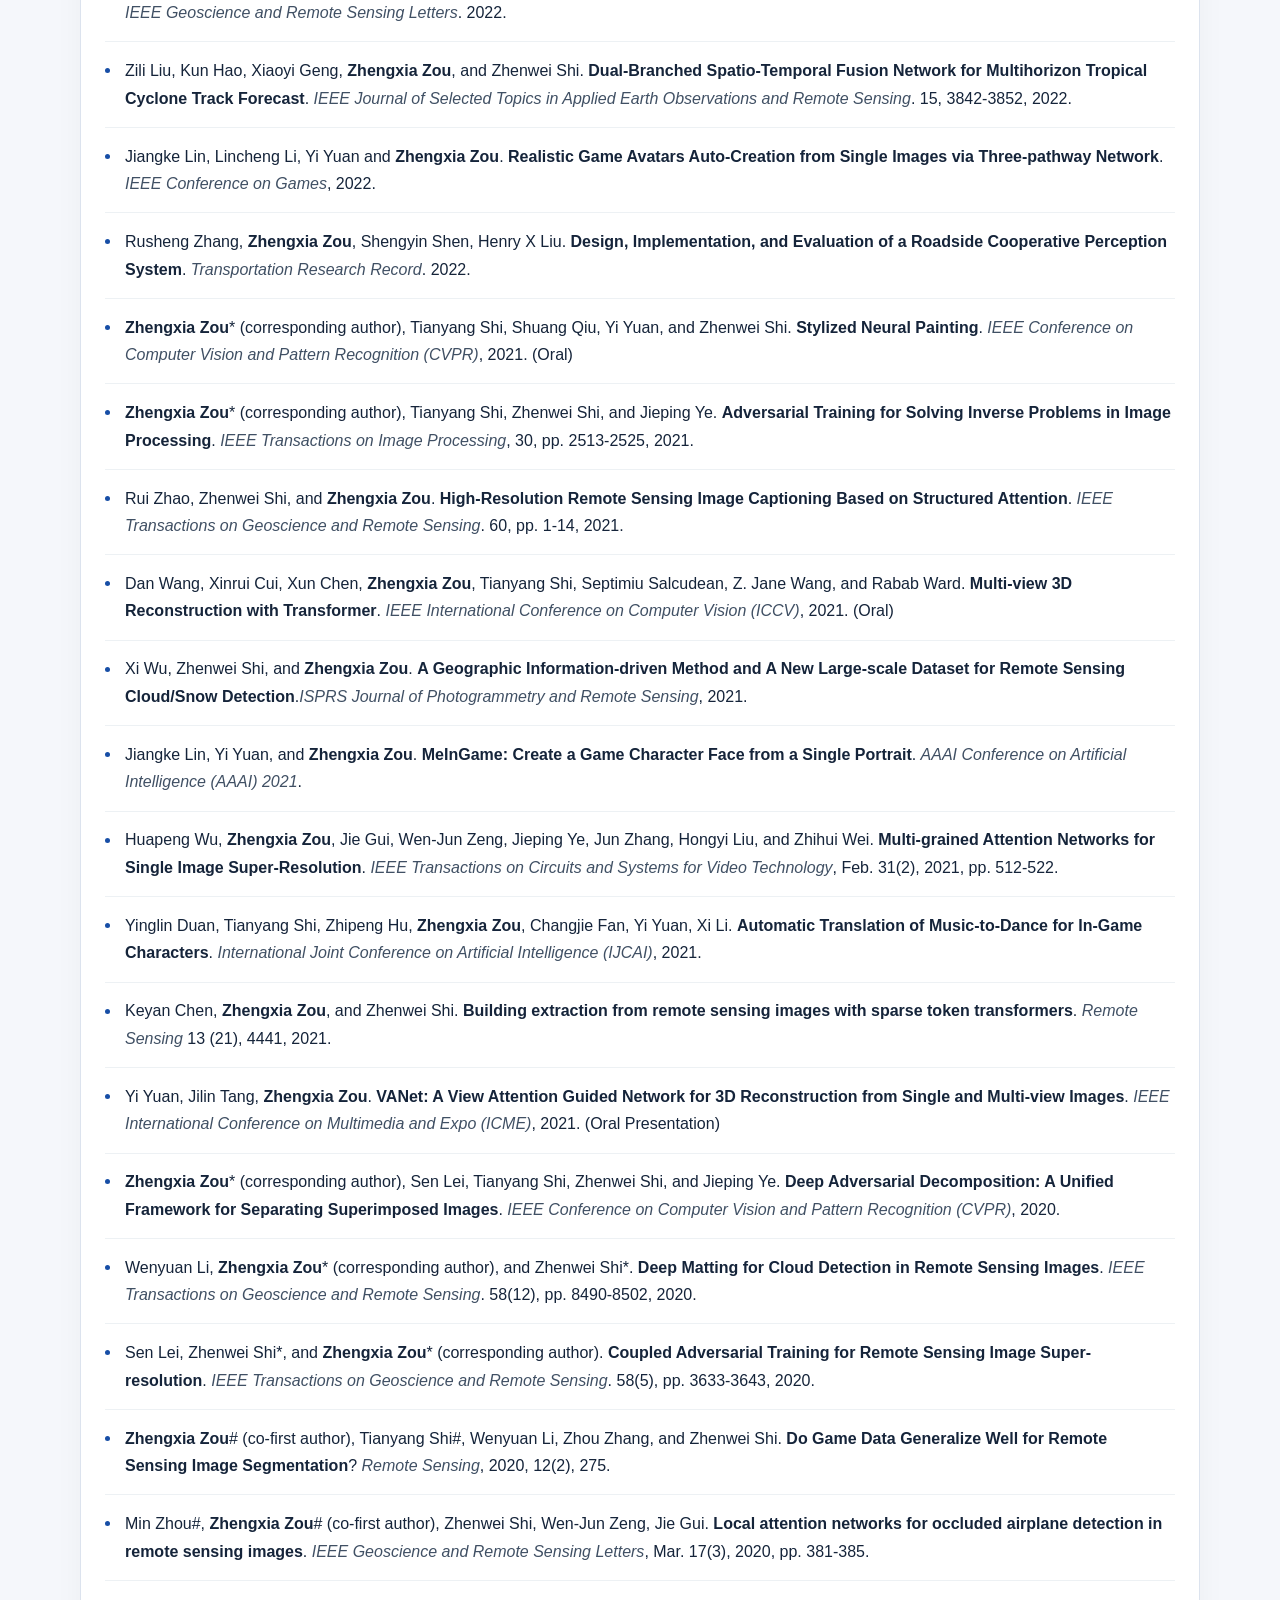
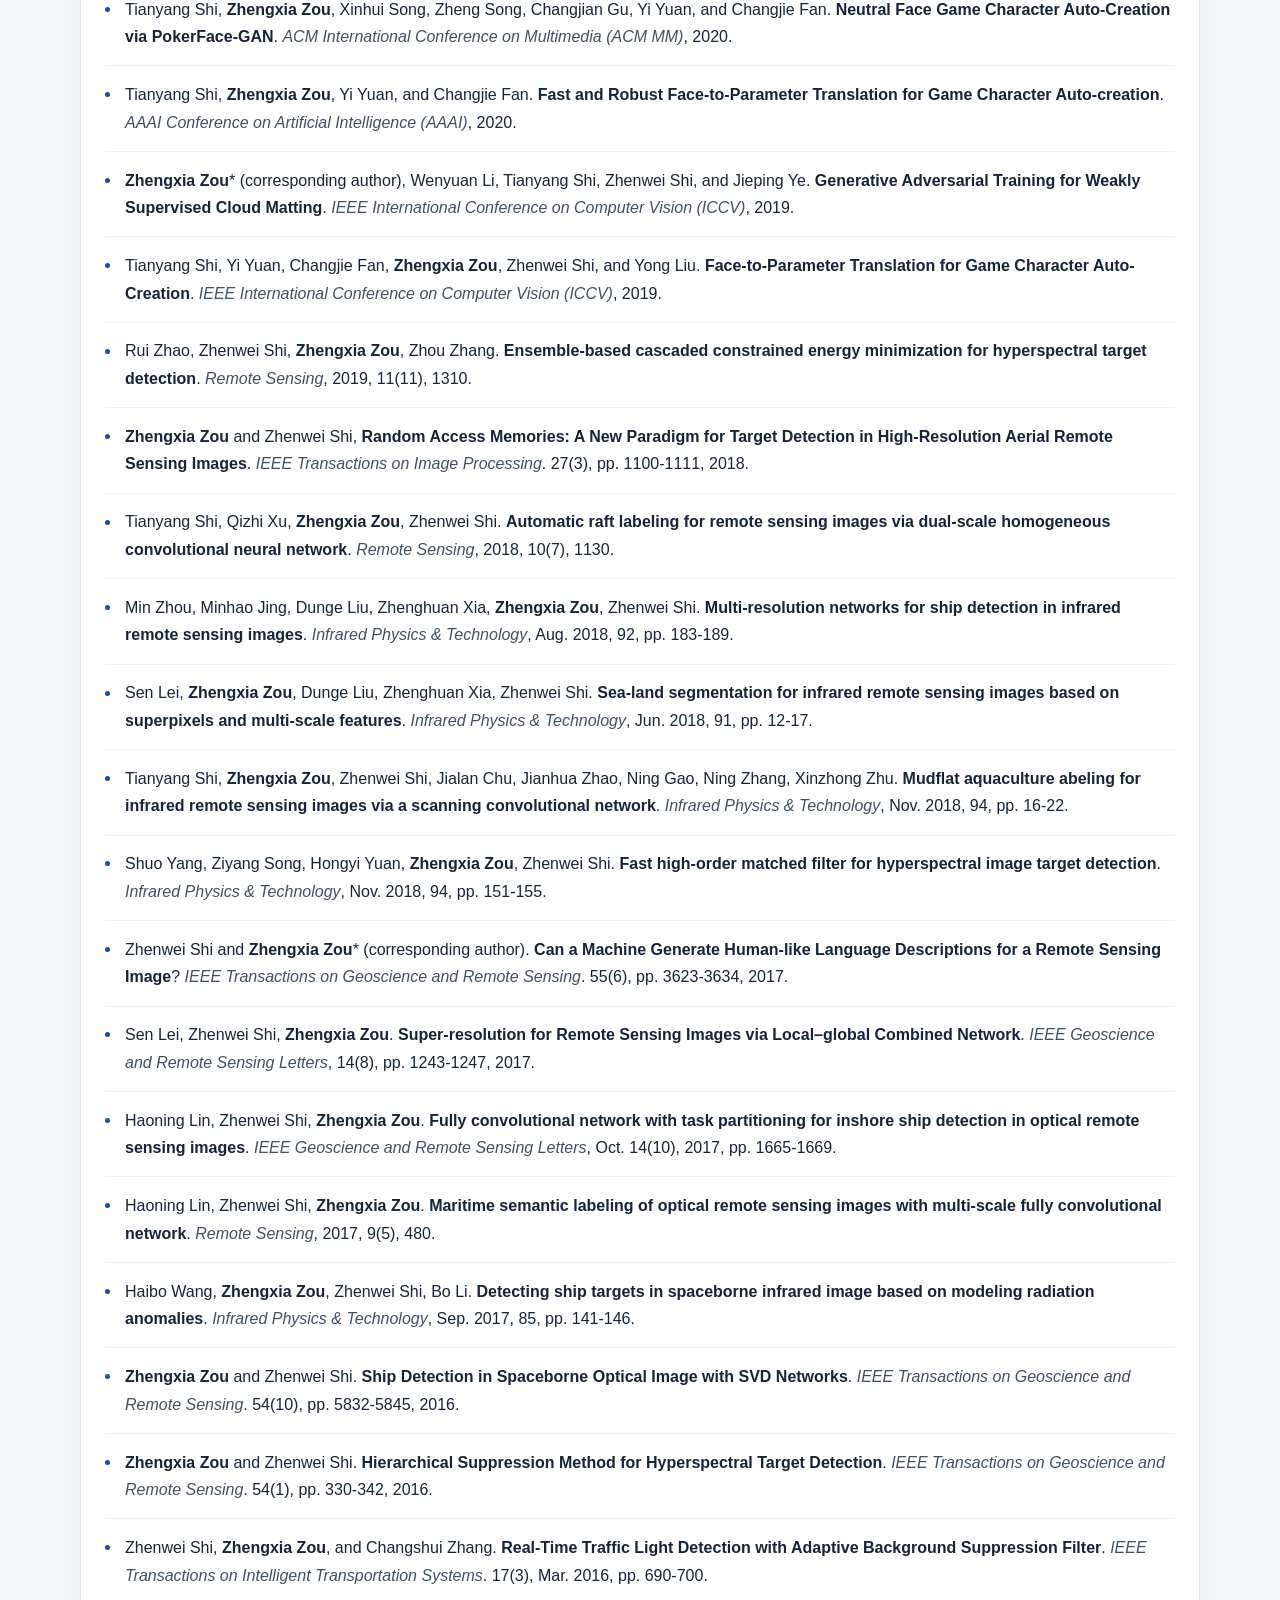
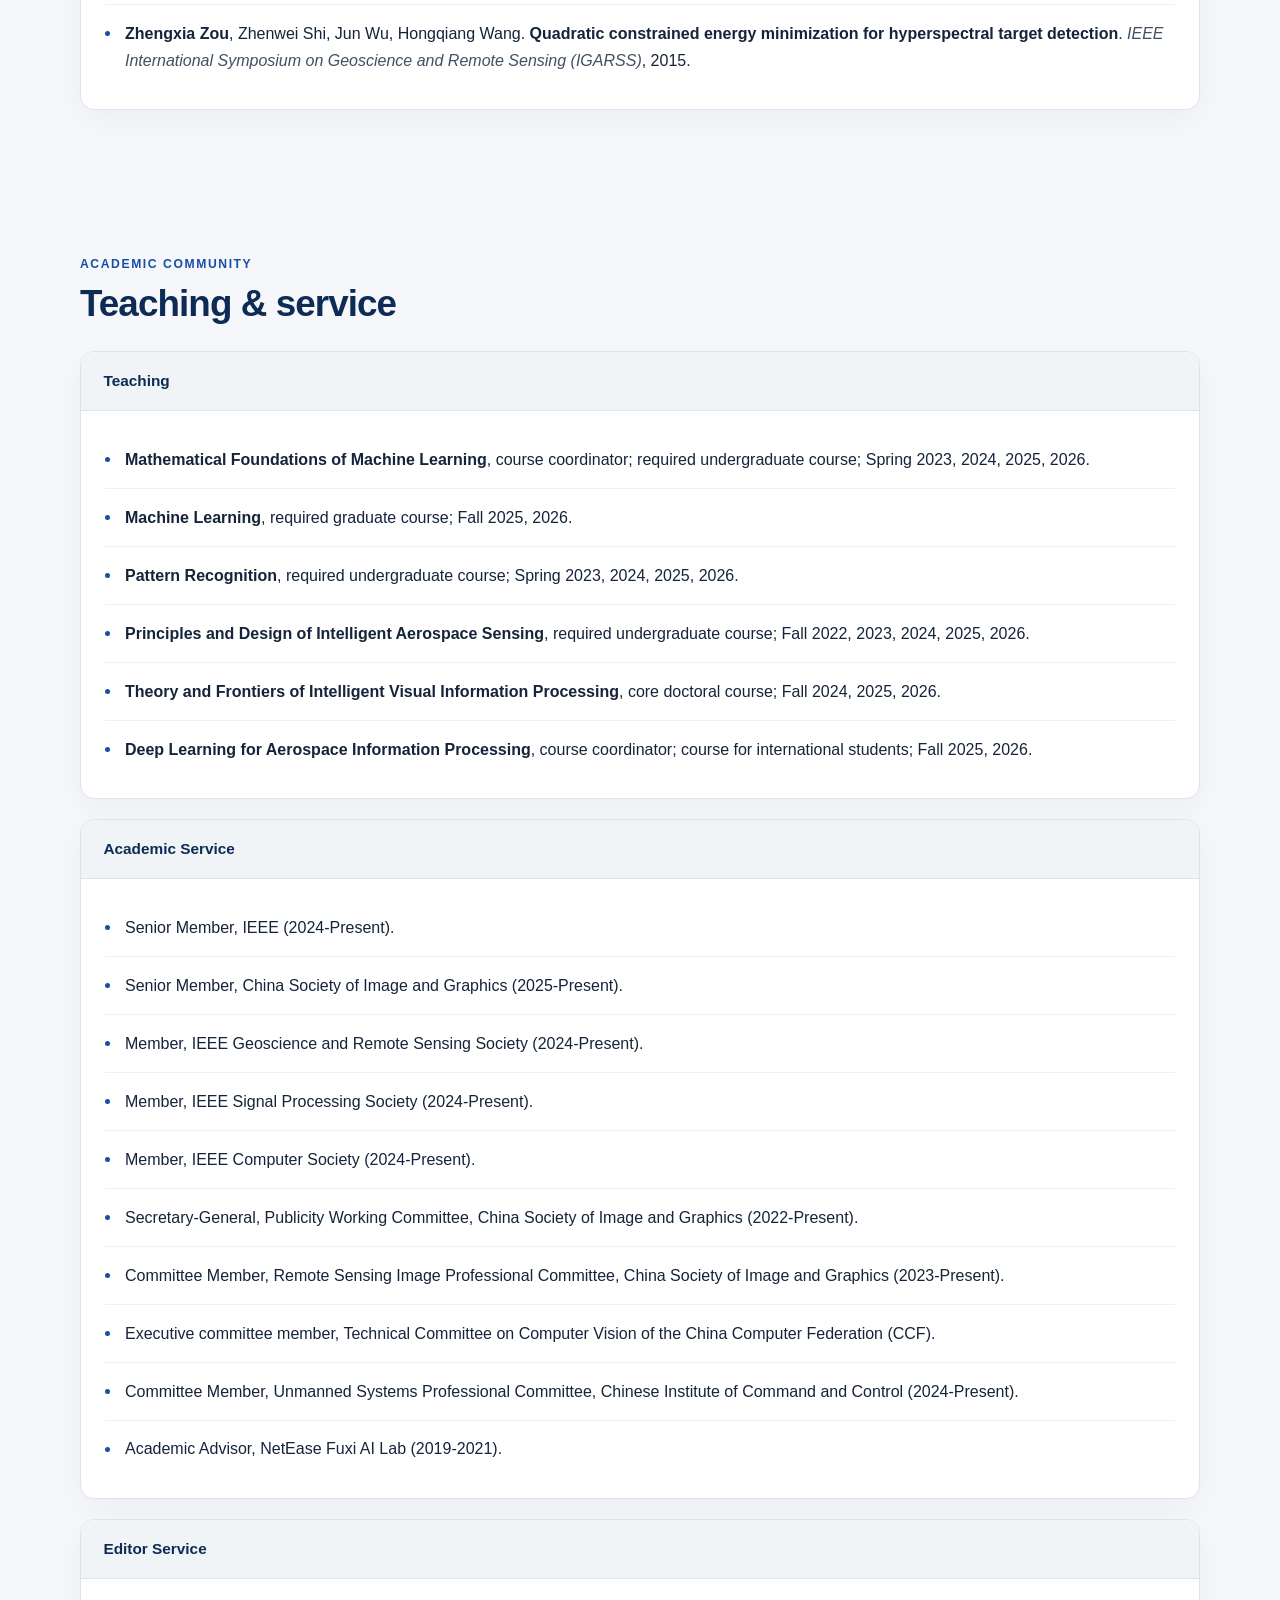
==== commit 62ae5184: "Refine personal website layout and selected publications - Refresh styling with a navy palette and s" ====
--- a/index.html
+++ b/index.html
@@ -7,7 +7,7 @@
     <meta name="theme-color" content="#0b1f33">
     <title>Zhengxia Zou — Professor, Beihang University</title>
     <link rel="icon" href="./favicon.svg" type="image/svg+xml">
-    <link rel="stylesheet" href="./styles.css?v=20260903-2">
+    <link rel="stylesheet" href="./styles.css?v=20260916-mobile-alignment">
     <script src="./site.js?v=20260913-2" defer></script>
   </head>
   <body>
@@ -32,11 +32,11 @@
       <div class="container hero">
         <div class="page-header">
           <h1 id="me">Zhengxia Zou</h1>
-          <p class="role">Professor, School of Astronautics<br>Beihang University</p>
+          <p class="role">Professor, School of Astronautics, Beihang University</p>
         </div>
         <div class="row">
           <div class="col-sm-4 portrait-wrap"> <img class="img-responsive img-rounded portrait"
-              src="zzx_gallery/zzx.jpg" alt="Portrait of Zhengxia Zou" width="482" height="640"> </div>
+              src="gallery/zzx.jpg" alt="Portrait of Zhengxia Zou" width="482" height="640"> </div>
           <div class="col-sm-8 hero-copy">
             <p></p>
             I am currently a Professor at the School of Astronautics, <a href="https://www.buaa.edu.cn/"
@@ -57,8 +57,9 @@
             <a href="https://scholar.google.com/citations?user=DzwoyZsAAAAJ&amp;hl=en"
               target="_blank" rel="noopener">Google Scholar</a><a href="https://github.com/jiupinjia"
               target="_blank" rel="noopener">GitHub</a></div>
-            <div class="news" aria-labelledby="news-title"><h2 id="news-title">Latest</h2>
-            <p></p>
+          </div>
+        </div>
+        <div class="news" aria-labelledby="news-title"><h2 id="news-title">Latest</h2>
             <p>NEW (09/2026): Our paper "Object Detection in 20 Years: A Survey" received the <a href="https://proceedingsoftheieee.ieee.org/2026-best-paper-award-winner/"
               target="_blank">2026 Proceedings of the IEEE Best Paper Award</a>. Presented annually, the award recognizes one outstanding survey, review, or tutorial paper of broad significance and potential long-term impact.</p>
             <p>NEW (09/2026): Our paper "MetaEarth3D: Spatially Scalable Generative Modeling for World-scale 3D Scenes" was accepted by <i>National Science Review</i>.</p>
@@ -73,7 +74,7 @@
               target="_blank">北京日报</a>, and <a href="https://news.buaa.edu.cn/info/1005/65344.htm"
               target="_blank">北航新闻网</a></p>
             <p>NEW (11/2024): Our paper "MetaEarth: A Generative Foundation Model for Global-scale Remote Sensing Image Generation" was accepted by IEEE TPAMI.
-              Selected News from <a href="https://www.nsfc.gov.cn/publish/portal0/tab448/info92986.htm/"
+              Selected News from <a href="https://www.nsfc.gov.cn/p1/3381/2825/68311.html"
               target="_blank">National Natural Science Foundation of China (NSFC)</a>, and <a href="https://mp.weixin.qq.com/s/lRD4mApYw1GkbGs0PAirLQ"
               target="_blank">北航新闻网</a></p>
             <p>NEW (08/2024): I will be serving as an Associate Editor of IEEE Transactions on Image Processing.</p>
@@ -90,8 +91,6 @@
               target="_blank">New Scientist (新科学人)</a>).</p>
             <p>NEW (01/2023): Our survey paper on object detection got accepted
               by Proceedings of the IEEE.</p>
-            </div>
-          </div>
         </div>
       </div>
         <div class="container">
@@ -100,205 +99,88 @@
             <h2 id="Research">Selected publications</h2>
           </div>
         </div>
-        <div class="container">
-          <div class="panel panel-default">
-            <div class="panel-heading"><b>I. Object Detection</b> </div>
-            <div class="panel-body">
-              <div class="row">
-<!--                <div class="col-sm-3"> <img class="img-thumbnail" style="width:100%"-->
-<!--                    src="zzx_gallery/thumb-DetectionSurvey.jpg"> </div>-->
-                <div class="col-sm-12">
-                  <p></p>
-                  <p> <b>Zhengxia Zou</b>* (corresponding author), Keyan Chen, Zhenwei
-                    Shi, Yuhong Guo, and Jieping Ye*.
-                    Object Detection in 20 Years: A Survey. <i>Proceedings of
-                      the IEEE</i>, Volume 111, Issue 3, 2023.
-                      <a href="https://ieeexplore.ieee.org/document/10028728"
-                      target="_blank">[PDF]</a></p>
-                  <p> Extensively reviews the fast-moving research field of object detection in the light of technical evolution, spanning over a quarter-century's
-                    time (from the 1990s to 2022). A number of topics are covered in this paper, including milestone detectors, detection datasets, metrics,
-                    fundamental building blocks of detection systems, speed up techniques, and the recent state of the art detection methods.</p>
-                  <p><b>- Award:</b> Winner of the <a href="https://proceedingsoftheieee.ieee.org/2026-best-paper-award-winner/"
-                    target="_blank">2026 Proceedings of the IEEE Best Paper Award</a>. This annual award honors one exceptional survey, review, or tutorial paper published in the journal within the preceding three years. Selection recognizes work of broad significance with the potential for lasting impact, distinguishing this paper among recent contributions across the wide-ranging fields covered by <i>Proceedings of the IEEE</i>.</p>
-                  <p></p>
-                </div>
-              </div>
-              <br>
-<!--              <div class="row">-->
-<!--&lt;!&ndash;                <div class="col-sm-3"><img class="img-thumbnail" style="width:100%"&ndash;&gt;-->
-<!--&lt;!&ndash;                    src="zzx_gallery/thumb-roadside.jpg">&ndash;&gt;-->
-<!--&lt;!&ndash;                </div>&ndash;&gt;-->
-<!--                <div class="col-sm-12">-->
-<!--                  <p></p>-->
-<!--                  <p> <b>Zhengxia Zou</b>, Rusheng Zhang, Shengyin Shen, Gaurav-->
-<!--                    Pandey, Punarjay Chakravarty, Armin Parchami, and Henry X.-->
-<!--                    Liu* (corresponding author). Real-time Full-stack Traffic-->
-<!--                    Scene Perception for Autonomous Driving with Roadside-->
-<!--                    Cameras. <em><i>The International Conference on Robotics-->
-<!--                        and Automation (ICRA), 2022</i></em>.<a-->
-<!--                      href="https://www.youtube.com/watch?v=RkiKe5UNzXA" target="_blank">-->
-<!--                      <em> </em></a><a href="https://arxiv.org/abs/2206.09770"-->
-<!--                      target="_blank">[PDF]</a> <a href="https://www.youtube.com/watch?v=RkiKe5UNzXA"-->
-<!--                      target="_blank">[1min-DemoVideo] </a> </p>-->
-<!--                  <p> Deployed at a two-lane roundabout-->
-<!--                    located at Ellsworth Rd. and State St., Ann Arbor, MI, USA,-->
-<!--                    providing 7x24 real-time traffic flow monitoring for-->
-<!--                    hazardous driving scenarios identification.</p>-->
-<!--                  <p> <b>- Media coverage:</b> <a href="https://www.youtube.com/watch?v=RJZi_8DC5Ps/"-->
-<!--                    target="_blank"><u>[Mcity] Mcity 2.0 Mobility Data Center.</u></a>-->
-<!--                </div>-->
-<!--              </div>-->
-            </div>
-          </div>
-        </div>
-        <div class="container">
-          <div class="panel panel-default">
-            <div class="panel-heading"><b>II. Generation and Rendering</b> </div>
-            <div class="panel-body">
-              <div class="row">
-                <div class="col-sm-12">
-                  <p>Jinqi Cao#, Zhiping Yu#, Baihong Lin, Chenyang Liu, Zhenwei Shi*, and <b>Zhengxia Zou</b>* (corresponding author).
-                    <b>MetaEarth3D: Spatially Scalable Generative Modeling for World-scale 3D Scenes.</b>
-                    <i>National Science Review.</i> 2026. In Press.</p>
-                  <p><b>- Media coverage:</b>
-                    <a href="https://www.mittrchina.com/news/detail/16905" target="_blank" rel="noopener noreferrer">[MITTRChina]</a> |
-                    <a href="https://mp.weixin.qq.com/s/bnHKKMI3k_u_5R95TAauEA" target="_blank" rel="noopener noreferrer">[DeepTech] 北航团队让AI开始“造地球”：一句话生成无界三维世界</a></p>
-                </div>
-              </div>
-              <br>
-              <div class="row">
-<!--                <div class="col-sm-3"> <img class="img-thumbnail" style="width:100%"-->
-<!--                    src="zzx_gallery/thumb-metaearth.jpg"> </div>-->
-                <div class="col-sm-12">
-                  <p></p>
-                  <p> Zhiping Yu, Chenyang Liu, Liqin Liu, Zhenwei Shi, <b>Zhengxia Zou</b>* (corresponding author).
-                    MetaEarth: A Generative Foundation Model for Global-Scale Remote Sensing Image Generation.
-                    <em>IEEE Transactions on Pattern Analysis and Machine Intelligence, 2024</em>.
-                    <a href="https://arxiv.org/abs/2405.13570" target="_blank">[PDF]</a>
-                  </p>
-                  <p> <b>- Media coverage:</b> <a href="https://www.nsfc.gov.cn/publish/portal0/tab448/info92986.htm"
-                    target="_blank"><u>[国家自然科学基金委] 我国学者在遥感生成式模型方向取得进展</u></a> | <a href="https://mp.weixin.qq.com/s/lRD4mApYw1GkbGs0PAirLQ"
-                    target="_blank"><u>[北京航空航天大学] 用AI俯瞰全球,北航最新研究成果</u></a> |
-                     <a href="https://mp.weixin.qq.com/s/JrFUIR2rLxJFMst7JXL3Mw"
-                    target="_blank"><u>[中国图象图形学学会] </u></a>  <a href="https://mp.weixin.qq.com/s/IEe-tj4B0QWk6hX_fI-UHA/"
-                    target="_blank"><u>[量子位] 把整个地球装进神经网络，北航团队推出全球遥感图像生成模型</u></a></p>
-                </div>
-              </div>
-              <br>
-              <div class="row">
-<!--                <div class="col-sm-3"><img class="img-thumbnail" style="width:100%"-->
-<!--                    src="zzx_gallery/thumb-SkyAR.jpg"></div>-->
-                <div class="col-sm-12">
-                  <p></p>
-                  <p> <b>Zhengxia Zou</b>* (corresponding author), Rui Zhao,
-                    Tianyang Shi, Shuang Qiu, and Zhenwei Shi. Castle in the
-                    Sky: Dynamic Sky Replacement and Harmonization in Videos. <em>IEEE
-                      Transactions on Image Processing,</em> 2022. In press. <a
-                      href="https://arxiv.org/abs/2010.11800" target="_blank">[PDF]</a><em>
-                    </em><a href="https://jiupinjia.github.io/skyar/" target="_blank">[Project]</a>
-                    [<a target="_blank" href="https://github.com/jiupinjia/SkyAR">GitHub
-                      (2.0k☆)</a>]</p>
-                  <p> <b>- Media coverage:</b> <a href="https://www.jiqizhixin.com/articles/2020-10-25"
-                    target="_blank"><u>[机器之心]
-                      建造自己的“天空之城”，密歇根大学博士后的这项研究可以虚空造物、偷天换日</u></a> | <a href="https://thenextweb.com/neural/2020/11/16/this-open-source-ai-tool-can-make-your-video-spectacular-with-sky-replacement-effects/"
-                    target="_blank"><u>[TNW] This open-source AI tool can make
-                      your video spectacular with sky replacement effects</u></a> | <a href="https://wandb.ai/wandb/skyAR/reports/The-Sky-Is-In-Our-Grasp---VmlldzozMjY0NDI"
-                      target="_blank"><u>[Weights and Biases] The Sky Is In Our Grasp</u></a></p>
-                </div>
-              </div>
-              <br>
-              <div class="row">
-<!--                <div class="col-sm-3"><img class="img-thumbnail" style="width:100%"-->
-<!--                    src="zzx_gallery/thumb-painting.jpg"></div>-->
-                <div class="col-sm-12">
-                  <p></p>
-                  <p> <b>Zhengxia Zou</b>* (corresponding author), Tianyang
-                    Shi, Shuang Qiu, Yi Yuan, and Zhenwei Shi. Stylized Neural
-                    Painting.&nbsp;<em>IEEE Conference on Computer Vision
-                        and Pattern Recognition (CVPR) 2021, Oral
-                          Presentation.</em><a href="https://arxiv.org/abs/2011.08114"
-                      target="_blank">[PDF]</a><a href="https://jiupinjia.github.io/neuralpainter/"
-                      target="_blank">[Project] </a><a href="https://github.com/jiupinjia/stylized-neural-painting"
-                      target="_blank">[GitHub (1.5k☆)]</a></p>
-                  <p> <b>- Featured apps:</b> <a href="https://play.google.com/store/apps/details?id=com.bigwinepot.nwdn.international&amp;hl=en_US&amp;gl=US"
-                      target="_blank">REMINI</a> and <a href="https://apps.apple.com/cn/app/%E4%BD%A0%E6%88%91%E5%BD%93%E5%B9%B4-%E7%85%A7%E7%89%87%E8%A7%86%E9%A2%91%E5%8F%98%E9%AB%98%E6%B8%85-%E8%80%81%E7%85%A7%E7%89%87%E4%BF%AE%E5%A4%8D%E8%A7%86%E9%A2%91%E7%94%BB%E8%B4%A8%E4%BC%98%E5%8C%96%E5%A2%9E%E5%BC%BA/id1461690800"
-                      target="_blank">你我当年</a>, two photo editors with 10M+
-                    users worldwide |
-                    <a href="https://runwayml.com/" target="_blank">RunwayML</a>,
-                    a web-based video editor</p>
-                  <p> <b>- Media coverage:</b>&nbsp; <a href="http://www.news.cn/politics/2022-03/02/c_1128428941.htm"
-                    target="_blank"><u>[新华社] 动动手，一起为春天中国“添彩” - 送您一支AI画笔,
-                      为祖国春天涂抹万千风情</u></a> |&nbsp; <a href="https://mp.weixin.qq.com/s/Wa4UKB4jKzclKNjYMRzeoA"
-                    target="_blank"><u>[中国记者（新华社期刊）] 风格化神经绘画技术在主题宣传中的应用</u></a>
-                  | <a href="https://www.jiqizhixin.com/articles/2021-04-21-5"
-                    target="_blank"><u>[机器之心] 有了这支矢量神经风格画笔，无需GAN也可生成精美绘画</u></a> |  <a href="https://www.marktechpost.com/2020/11/22/stylized-neural-painter-an-image-to-painting-translation-method-that-generates-vivid-and-realistic-painting-artworks-with-controllable-styles/"
-                    target="_blank"><u>[MarkTechPost] An Image-To-Painting
-                      Translation Method That Generates Painting Artworks With
-                      Controllable Styles</u></a></p>
-                  <p></p>
-                </div>
-              </div>
-            </div>
-          </div>
-        </div>
-        <div class="container">
-          <div class="panel panel-default">
-            <div class="panel-heading"><b>III. Predictive Modeling</b> </div>
-            <div class="panel-body">
-              <div class="row">
-<!--                <div class="col-sm-3"> <img class="img-thumbnail" style="width:100%"-->
-<!--                    src="zzx_gallery/thumb-NeuralNDE.jpg"> </div>-->
-                <div class="col-sm-12">
-                  <p></p>
-                  <p> Xintao Yan+, <b>Zhengxia Zou</b>+
-                    (+equal contribution), Shuo Feng, Haojie Zhu, Haowei Sun,
-                    Henry X. Liu* (corresponding author).
-                    Learning Naturalistic Driving Environment with Statistical
-                    Realism. <i>Nature Communications (featured image), 2023</i>. Featured
-                    in <a target="_blank" href="https://www.nature.com/collections/hjhbgijcei">Editors'
-                      Highlights</a>.<a href="https://www.nature.com/articles/s41467-023-37677-5"
-                      target="_blank">[PDF]</a><a href="https://github.com/michigan-traffic-lab/Learning-Naturalistic-Driving-Environment"
-                      target="_blank">[Github]</a>&nbsp;</p>
-                  <p> <b>- Media coverage:&nbsp; </b><a href="https://www.eurekalert.org/news-releases/987857"
-                    target="_blank"><u>[EurekAlert]</u></a> <a href="https://techxplore.com/news/2023-05-world-realistic-simulated-environment-based.html"
-                    target="_blank"><u>[TechXplore]</u></a> <a href="https://news.umich.edu/worlds-first-realistic-simulated-driving-environment-based-on-crash-prone-michigan-intersection/"
-                    target="_blank"><u>[Michigan News] World’s first realistic
-                      simulated driving environment based on ‘crash-prone’
-                      Michigan intersection.</u></a> | <a href="https://www.sohu.com/a/674403685_610300"
-                    target="_blank"><u>[量子位]
-                      自动驾驶仿真系统登Nature子刊，准确建模事故率事故类型，全华人团队打造</u></a> | <a href="https://www.mittrchina.com/news/detail/11938"
-                    target="_blank"><u>[MIT科技评论]
-                      密西根大学团队开发高精度自然驾驶仿真算法，为自动驾驶开发提供仿真基础</u></a></p>
-                </div>
-              </div>
-              <br>
-              <div class="row">
-<!--                <div class="col-sm-3"> <img class="img-thumbnail" style="width:100%"-->
-<!--                    src="zzx_gallery/thumb-nature.jpg"> </div>-->
-                <div class="col-sm-12">
-                  <p></p>
-                  <p> Shuo Feng, Haowei Sun, Xintao Yan, Haojie Zhu, <b>Zhengxia
-                      Zou</b>, Shengyin Shen, Henry X. Liu* (corresponding
-                    author). Dense Reinforcement Learning for Safety Validation
-                    of Autonomous Vehicles. <i>Nature (cover)</i>, 2023<i>.</i>
-                    <em> </em><a href="https://www.nature.com/articles/s41586-023-05732-2"
-                      target="_blank">[PDF]</a><a href="https://github.com/michigan-traffic-lab/Dense-Deep-Reinforcement-Learning"
-                      target="_blank">[Github]</a>&nbsp;<a href="https://ieeexplore.ieee.org/stamp/stamp.jsp?tp=&amp;arnumber=9197693"
-                      target="_blank"></a></p>
-                  <p> <b>- Media coverage:</b> <a href="https://www.nature.com/articles/d41586-023-00798-4"
-                    target="_blank"><u>[Nature News] Hazards help autonomous
-                      cars to drive safely.</u></a> | <a href="https://www.nature.com/articles/d41586-023-00867-8"
-                    target="_blank"><u>[Nature Podcast] How to make driverless
-                      cars safer — expose them to lots of dangerous drivers</u></a>
-                  | <a href="https://news.engin.umich.edu/2023/03/simulated-terrible-drivers-cut-the-time-and-cost-of-av-testing-by-a-factor-of-one-thousand/"
-                    target="_blank"><u>[Michigan Engineering] Simulated terrible
-                      drivers cut the time and cost of AV testing by a factor of
-                      one thousand</u></a></p>
-                </div>
-              </div>
-              <br>
-            </div>
-          </div>
+        <div class="container selected-work">
+<section class="panel" aria-label="I. Object Detection"><div class="panel-head">I. Object Detection</div>
+<article>
+<figure class="teaser"><img src="./gallery/ObjectDetectionSurvey.jpg" alt="目标检测论文数量与技术发展里程碑" width="958" height="872" loading="lazy" decoding="async"></figure>
+<div class="paper-content">
+<h3>Object Detection in 20 Years: A Survey.</h3>
+<p class="authors"><b>Zhengxia Zou</b>* (corresponding author), Keyan Chen, Zhenwei Shi, Yuhong Guo, and Jieping Ye*.</p>
+<p class="venue"><i><strong>Proceedings of the IEEE</strong></i>, Volume 111, Issue 3, 2023. <a href="https://ieeexplore.ieee.org/document/10028728" target="_blank" rel="noopener noreferrer">[PDF]</a></p>
+<p class="details">Extensively reviews the fast-moving research field of object detection in the light of technical evolution, spanning over a quarter-century's time (from the 1990s to 2022). A number of topics are covered in this paper, including milestone detectors, detection datasets, metrics, fundamental building blocks of detection systems, speed up techniques, and the recent state of the art detection methods.</p>
+<p class="details"><b><span aria-hidden="true">🏆</span> Award:</b> <strong>Winner of the <a href="https://proceedingsoftheieee.ieee.org/2026-best-paper-award-winner/" target="_blank" rel="noopener noreferrer">2026 Proceedings of the IEEE Best Paper Award</a>.</strong> This annual award honors one exceptional survey, review, or tutorial paper published in the journal within the preceding three years. Selection recognizes work of broad significance with the potential for lasting impact, distinguishing this paper among recent contributions across the wide-ranging fields covered by <i>Proceedings of the IEEE</i>.</p>
+</div>
+</article>
+</section>
+<section class="panel" aria-label="II. Generation and Rendering"><div class="panel-head">II. Generation and Rendering</div>
+<article>
+<figure class="teaser"><img src="./gallery/MetaEarth3D.jpg" alt="MetaEarth3D 多尺度三维场景生成概览" width="1540" height="872" loading="lazy" decoding="async"></figure>
+<div class="paper-content">
+<h3>MetaEarth3D: Spatially Scalable Generative Modeling for World-scale 3D Scenes.</h3>
+<p class="authors">Jinqi Cao#, Zhiping Yu#, Baihong Lin, Chenyang Liu, Zhenwei Shi*, and <b>Zhengxia Zou</b>* (corresponding author).</p>
+<p class="venue"><i><strong>National Science Review</strong>.</i> 2026. In Press.</p>
+<div class="press"><div class="press-grid">
+<a class="press-link" href="https://mp.weixin.qq.com/s/bnHKKMI3k_u_5R95TAauEA" target="_blank" rel="noopener noreferrer" title="MITTRChina · 北航团队让AI开始“造地球”：一句话生成无界三维世界"><span class="logo-slot"><img src="./assets/media-logos/mittrchina.png" alt="" class="media-logo" loading="lazy"></span><span class="copy"><span class="outlet">MITTRChina</span><span class="headline">北航团队让AI开始“造地球”：一句话生成无界三维世界</span></span><span class="arrow" aria-hidden="true">↗</span></a>
+<a class="press-link" href="https://mp.weixin.qq.com/s/bnHKKMI3k_u_5R95TAauEA" target="_blank" rel="noopener noreferrer" title="DeepTech · 北航团队让AI开始“造地球”：一句话生成无界三维世界"><span class="logo-slot"><img src="./assets/media-logos/deeptech.jpg" alt="" class="media-logo" loading="lazy"></span><span class="copy"><span class="outlet">DeepTech</span><span class="headline">北航团队让AI开始“造地球”：一句话生成无界三维世界</span></span><span class="arrow" aria-hidden="true">↗</span></a>
+</div></div>
+</div>
+</article>
+<article>
+<figure class="teaser"><img src="./gallery/MetaEarth.jpg" alt="MetaEarth 全球遥感图像生成示例" width="1108" height="504" loading="lazy" decoding="async"></figure>
+<div class="paper-content">
+<h3>MetaEarth: A Generative Foundation Model for Global-Scale Remote Sensing Image Generation.</h3>
+<p class="authors">Zhiping Yu, Chenyang Liu, Liqin Liu, Zhenwei Shi, <b>Zhengxia Zou</b>* (corresponding author).</p>
+<p class="venue"><em><strong>IEEE Transactions on Pattern Analysis and Machine Intelligence</strong>, 2024</em>. <a href="https://arxiv.org/abs/2405.13570" target="_blank" rel="noopener noreferrer">[PDF]</a></p>
+<div class="press"><div class="press-grid">
+<a class="press-link" href="https://www.nsfc.gov.cn/p1/3381/2825/68311.html" target="_blank" rel="noopener noreferrer" title="国家自然科学基金委 · 我国学者在遥感生成式模型方向取得进展"><span class="logo-slot"><img src="./assets/media-logos/nsfc.png" alt="" class="media-logo" loading="lazy"></span><span class="copy"><span class="outlet">国家自然科学基金委</span><span class="headline">我国学者在遥感生成式模型方向取得进展</span></span><span class="arrow" aria-hidden="true">↗</span></a>
+<a class="press-link" href="https://mp.weixin.qq.com/s/lRD4mApYw1GkbGs0PAirLQ" target="_blank" rel="noopener noreferrer" title="北京航空航天大学 · 用AI俯瞰全球,北航最新研究成果"><span class="logo-slot"><img src="./assets/media-logos/beihang.jpg" alt="" class="media-logo" loading="lazy"></span><span class="copy"><span class="outlet">北京航空航天大学</span><span class="headline">用AI俯瞰全球,北航最新研究成果</span></span><span class="arrow" aria-hidden="true">↗</span></a>
+<a class="press-link" href="https://www.eeworld.com.cn/emp/QbitAI/a378210.jspx" target="_blank" rel="noopener noreferrer" title="量子位 · 把整个地球装进神经网络，北航团队推出全球遥感图像生成模型"><span class="logo-slot"><img src="./assets/media-logos/qbit.png" alt="" class="media-logo" loading="lazy"></span><span class="copy"><span class="outlet">量子位</span><span class="headline">把整个地球装进神经网络，北航团队推出全球遥感图像生成模型</span></span><span class="arrow" aria-hidden="true">↗</span></a>
+</div></div>
+</div>
+</article>
+<article>
+<figure class="teaser"><img src="./gallery/StylizedNeuralPainting.jpg" alt="神经绘画的油画、水彩和马克笔风格示例" width="944" height="470" loading="lazy" decoding="async"></figure>
+<div class="paper-content">
+<h3>Stylized Neural Painting.</h3>
+<p class="authors"><b>Zhengxia Zou</b>* (corresponding author), Tianyang Shi, Shuang Qiu, Yi Yuan, and Zhenwei Shi.</p>
+<p class="venue"><em><strong>IEEE Conference on Computer Vision and Pattern Recognition (CVPR)</strong> 2021, Oral Presentation.</em><a href="https://arxiv.org/abs/2011.08114" target="_blank" rel="noopener noreferrer">[PDF]</a><a href="https://jiupinjia.github.io/neuralpainter/" target="_blank" rel="noopener noreferrer">[Project] </a><a href="https://github.com/jiupinjia/stylized-neural-painting" target="_blank" rel="noopener noreferrer">[GitHub (1.5k☆)]</a> <span class="featured-apps"><b>Featured apps:</b> <a href="https://play.google.com/store/apps/details?id=com.bigwinepot.nwdn.international&amp;hl=en_US&amp;gl=US" target="_blank" rel="noopener noreferrer"><img src="./assets/media-logos/google-play-local.svg" alt="Google Play" title="Google Play · Android" width="18" height="20" style="display:inline-block;vertical-align:-0.25em;object-fit:contain"> REMINI</a> and <a href="https://apps.apple.com/cn/app/id1461690800" target="_blank" rel="noopener noreferrer"><img src="./assets/media-logos/app-store-local.svg" alt="App Store" title="App Store · iOS" width="20" height="20" style="display:inline-block;vertical-align:-0.25em;object-fit:contain"> 你我当年</a>, two photo editors with 10M+ users worldwide.</span></p>
+<div class="press"><div class="press-grid">
+<a class="press-link" href="http://www.news.cn/politics/2022-03/02/c_1128428941.htm" target="_blank" rel="noopener noreferrer" title="新华社 · 动动手，一起为春天中国“添彩” - 送您一支AI画笔, 为祖国春天涂抹万千风情"><span class="logo-slot"><img src="./assets/media-logos/xinhua.png" alt="" class="media-logo" loading="lazy"></span><span class="copy"><span class="outlet">新华社</span><span class="headline">动动手，一起为春天中国“添彩” - 送您一支AI画笔, 为祖国春天涂抹万千风情</span></span><span class="arrow" aria-hidden="true">↗</span></a>
+<a class="press-link" href="https://mp.weixin.qq.com/s/Wa4UKB4jKzclKNjYMRzeoA" target="_blank" rel="noopener noreferrer" title="中国记者（新华社期刊） · 风格化神经绘画技术在主题宣传中的应用"><span class="logo-slot logo-reporter"><img src="./assets/media-logos/reporter.jpg" alt="" class="media-logo" loading="lazy"></span><span class="copy"><span class="outlet">中国记者（新华社期刊）</span><span class="headline">风格化神经绘画技术在主题宣传中的应用</span></span><span class="arrow" aria-hidden="true">↗</span></a>
+<a class="press-link" href="https://developer.cloud.tencent.com/article/2251979" target="_blank" rel="noopener noreferrer" title="机器之心 · 有了这支矢量神经风格画笔，无需GAN也可生成精美绘画"><span class="logo-slot"><img src="./assets/media-logos/jiqizhixin.png" alt="" class="media-logo" loading="lazy"></span><span class="copy"><span class="outlet">机器之心</span><span class="headline">有了这支矢量神经风格画笔，无需GAN也可生成精美绘画</span></span><span class="arrow" aria-hidden="true">↗</span></a>
+<a class="press-link" href="https://www.marktechpost.com/2020/11/22/stylized-neural-painter-an-image-to-painting-translation-method-that-generates-vivid-and-realistic-painting-artworks-with-controllable-styles/" target="_blank" rel="noopener noreferrer" title="MarkTechPost · An Image-To-Painting Translation Method That Generates Painting Artworks With Controllable Styles"><span class="logo-slot logo-dark"><img src="./assets/media-logos/marktechpost.png" alt="" class="media-logo" loading="lazy"></span><span class="copy"><span class="outlet">MarkTechPost</span><span class="headline">An Image-To-Painting Translation Method That Generates Painting Artworks With Controllable Styles</span></span><span class="arrow" aria-hidden="true">↗</span></a>
+</div></div>
+</div>
+</article>
+</section>
+<section class="panel" aria-label="III. Predictive Modeling"><div class="panel-head">III. Predictive Modeling</div>
+<article>
+<figure class="teaser"><img src="./gallery/NeuralNDE.jpg" alt="NeuralNDE 与真实道路交通场景对比" width="1152" height="640" loading="lazy" decoding="async"></figure>
+<div class="paper-content">
+<h3>Learning Naturalistic Driving Environment with Statistical Realism.</h3>
+<p class="authors">Xintao Yan+, <b>Zhengxia Zou</b>+ (+equal contribution), Shuo Feng, Haojie Zhu, Haowei Sun, Henry X. Liu* (corresponding author).</p>
+<p class="venue"><i><strong>Nature Communications</strong> (featured image), 2023</i>. Featured in <a target="_blank" rel="noopener noreferrer" href="https://www.nature.com/collections/hjhbgijcei">Editors' Highlights</a>.<a href="https://www.nature.com/articles/s41467-023-37677-5" target="_blank" rel="noopener noreferrer">[PDF]</a><a href="https://github.com/michigan-traffic-lab/Learning-Naturalistic-Driving-Environment" target="_blank" rel="noopener noreferrer">[Github]</a></p>
+<div class="press"><div class="press-grid">
+<a class="press-link" href="https://news.umich.edu/worlds-first-realistic-simulated-driving-environment-based-on-crash-prone-michigan-intersection/" target="_blank" rel="noopener noreferrer" title="Michigan News · World’s first realistic simulated driving environment based on ‘crash-prone’ Michigan intersection."><span class="logo-slot logo-michigan"><img src="./assets/media-logos/michigan.png" alt="" class="media-logo" loading="lazy"></span><span class="copy"><span class="outlet">Michigan News</span><span class="headline">World’s first realistic simulated driving environment based on ‘crash-prone’ Michigan intersection.</span></span><span class="arrow" aria-hidden="true">↗</span></a>
+<a class="press-link" href="https://www.sohu.com/a/674403685_610300" target="_blank" rel="noopener noreferrer" title="量子位 · 自动驾驶仿真系统登Nature子刊，准确建模事故率事故类型，全华人团队打造"><span class="logo-slot"><img src="./assets/media-logos/qbit.png" alt="" class="media-logo" loading="lazy"></span><span class="copy"><span class="outlet">量子位</span><span class="headline">自动驾驶仿真系统登Nature子刊，准确建模事故率事故类型，全华人团队打造</span></span><span class="arrow" aria-hidden="true">↗</span></a>
+<a class="press-link" href="https://www.mittrchina.com/news/detail/11938" target="_blank" rel="noopener noreferrer" title="MIT科技评论 · 密西根大学团队开发高精度自然驾驶仿真算法，为自动驾驶开发提供仿真基础"><span class="logo-slot"><img src="./assets/media-logos/mittrchina.png" alt="" class="media-logo" loading="lazy"></span><span class="copy"><span class="outlet">MIT科技评论</span><span class="headline">密西根大学团队开发高精度自然驾驶仿真算法，为自动驾驶开发提供仿真基础</span></span><span class="arrow" aria-hidden="true">↗</span></a>
+</div></div>
+</div>
+</article>
+<article>
+<figure class="teaser teaser-cover"><img src="./gallery/DDRLNatureCover.jpg" alt="Nature 封面：Driving Test，自动驾驶安全测试" width="534" height="608" loading="lazy" decoding="async"></figure>
+<div class="paper-content">
+<h3>Dense Reinforcement Learning for Safety Validation of Autonomous Vehicles.</h3>
+<p class="authors">Shuo Feng, Haowei Sun, Xintao Yan, Haojie Zhu, <b>Zhengxia Zou</b>, Shengyin Shen, Henry X. Liu* (corresponding author).</p>
+<p class="venue"><i><strong>Nature</strong> (cover)</i>, 2023<i>.</i> <em> </em><a href="https://www.nature.com/articles/s41586-023-05732-2" target="_blank" rel="noopener noreferrer">[PDF]</a><a href="https://github.com/michigan-traffic-lab/Dense-Deep-Reinforcement-Learning" target="_blank" rel="noopener noreferrer">[Github]</a></p>
+<div class="press"><div class="press-grid">
+<a class="press-link" href="https://www.nature.com/articles/d41586-023-00798-4" target="_blank" rel="noopener noreferrer" title="Nature News · Hazards help autonomous cars to drive safely."><span class="logo-slot"><img src="./assets/media-logos/nature.svg" alt="" class="media-logo" loading="lazy"></span><span class="copy"><span class="outlet">Nature News</span><span class="headline">Hazards help autonomous cars to drive safely.</span></span><span class="arrow" aria-hidden="true">↗</span></a>
+<a class="press-link" href="https://www.nature.com/articles/d41586-023-00867-8" target="_blank" rel="noopener noreferrer" title="Nature Podcast · How to make driverless cars safer — expose them to lots of dangerous drivers"><span class="logo-slot"><img src="./assets/media-logos/nature.svg" alt="" class="media-logo" loading="lazy"></span><span class="copy"><span class="outlet">Nature Podcast</span><span class="headline">How to make driverless cars safer — expose them to lots of dangerous drivers</span></span><span class="arrow" aria-hidden="true">↗</span></a>
+<a class="press-link" href="https://news.engin.umich.edu/2023/03/simulated-terrible-drivers-cut-the-time-and-cost-of-av-testing-by-a-factor-of-one-thousand/" target="_blank" rel="noopener noreferrer" title="Michigan Engineering · Simulated terrible drivers cut the time and cost of AV testing by a factor of one thousand"><span class="logo-slot logo-michigan"><img src="./assets/media-logos/michigan.png" alt="" class="media-logo" loading="lazy"></span><span class="copy"><span class="outlet">Michigan Engineering</span><span class="headline">Simulated terrible drivers cut the time and cost of AV testing by a factor of one thousand</span></span><span class="arrow" aria-hidden="true">↗</span></a>
+</div></div>
+</div>
+</article>
+</section>
         </div>
           <div class="container">
             <div class="page-header">
--- a/styles.css
+++ b/styles.css
@@ -43,17 +43,19 @@
 .nav a { color: #3f4c59; font-size: .88rem; font-weight: 650; text-decoration: none; }
 .nav a:hover, .nav a.active { color: var(--accent); }
 .nav-toggle { display: none; min-height: 44px; padding: .55rem .8rem; color: var(--navy); background: transparent; border: 1px solid var(--line); border-radius: 8px; font: inherit; font-weight: 650; }
-.hero { padding-block: 82px 62px; }
+.hero { padding-block: 28px 62px; }
 .hero > .page-header { margin: 0 0 36px; padding: 0; text-align: left; }
 .eyebrow, .section-kicker { margin: 0 0 .55rem; color: var(--accent); font-size: .76rem; font-weight: 800; letter-spacing: .13em; text-transform: uppercase; }
 h1, h2, h3 { color: var(--navy); font-family: inherit; line-height: 1.13; }
 h1 { margin: 0; font-size: clamp(2.15rem, 4vw, 3.35rem); font-weight: 700; letter-spacing: -.035em; }
 h1 span { display: inline-block; color: var(--muted); font-family: inherit; font-size: .42em; font-weight: 600; letter-spacing: .08em; vertical-align: .32em; }
 .role { margin: 1.15rem 0 0; color: var(--muted); font-size: 1.05rem; line-height: 1.55; }
-.row { display: grid; grid-template-columns: minmax(220px, 32%) minmax(0, 1fr); gap: 4rem; }
-.portrait { display: block; width: 100%; max-width: 320px; height: auto; border-radius: 0; filter: saturate(.82) contrast(1.02); box-shadow: var(--shadow); }
+.row { display: grid; grid-template-columns: 240px minmax(0, 1fr); gap: 2.5rem; align-items: start; }
+.portrait { display: block; width: 100%; max-width: 240px; height: auto; border-radius: 0; filter: saturate(.82) contrast(1.02); box-shadow: var(--shadow); }
 .hero-copy { font-size: 1.03rem; }
 .hero-copy > p:first-child { display: none; }
+.hero-copy .profile-links { margin-bottom: 0; }
+.hero > .news { margin-top: 2rem; }
 .contact-label { display: inline-block; min-width: 5.5rem; color: var(--muted); font-size: .78rem; font-weight: 750; letter-spacing: .08em; text-transform: uppercase; }
 .profile-links { display: flex; flex-wrap: wrap; gap: .65rem; margin: 1.4rem 0 2.25rem; }
 .profile-links a { padding: .48rem .8rem; border: 1px solid #c5d5f2; border-radius: 999px; background: var(--accent-soft); font-size: .86rem; font-weight: 700; text-decoration: none; }
@@ -87,12 +89,63 @@
   .nav { position: absolute; top: 64px; left: 0; right: 0; display: none; align-items: stretch; gap: 0; padding: .7rem 20px 1rem; background: var(--paper); border-bottom: 1px solid var(--line); box-shadow: 0 18px 30px rgba(11,31,51,.08); }
   .nav.open { display: grid; }
   .nav a { display: block; min-height: 44px; padding: .65rem 0; }
-  .hero { padding-block: 52px 36px; }
+  .hero { padding-block: 24px 36px; }
   .hero > .page-header { margin: 0 0 2rem; padding: 0; }
   .row { grid-template-columns: 1fr; gap: 2rem; }
-  .portrait { width: min(72vw, 290px); }
+  .portrait { width: min(52vw, 200px); margin-inline: 0; }
   .page-header { margin-top: 4rem; }
   .panel-body { padding: 1rem 1.1rem; }
 }
 
 @media (prefers-reduced-motion: reduce) { html { scroll-behavior: auto; } }
+
+/* Selected publications: approved media-preview layout, scoped to this section. */
+.selected-work .details{font-size:14px;line-height:1.6;margin:10px 0 0}
+.selected-work .details a, .selected-work .venue a{color:#174ea6;text-underline-offset:3px}
+.selected-work .venue a{display:inline-block;margin-right:5px}
+.selected-work .panel-head{padding:14px 24px;background:#f0f4f6;border-bottom:1px solid #dce3ee;font-weight:650;color:#0d2b55}
+.selected-work article{padding:18px 20px;display:grid;grid-template-columns:240px minmax(0,1fr);gap:22px;align-items:start}
+.selected-work .teaser{margin:0;width:100%;align-self:center}
+.selected-work .teaser img{display:block;width:100%;height:auto;border-radius:0}
+.selected-work .paper-content{min-width:0}
+.selected-work article+article{border-top:2px solid #b8c7db}
+.selected-work .authors{margin:0 0 5px;color:#607087;font-size:14px}
+.selected-work h3{font-size:18px;line-height:1.5;font-weight:650;margin:0 0 6px;color:#15243a}
+.selected-work .venue{margin:0;font-size:14px;color:#607087}
+.selected-work .press{margin-top:12px}
+.selected-work .label{font-size:12px;font-weight:700;letter-spacing:.1em;text-transform:uppercase;color:#607087;margin-bottom:6px}
+.selected-work .press-grid{display:grid;grid-template-columns:1fr 1fr;gap:6px}
+.selected-work .press-link{display:flex;align-items:center;gap:9px;padding:8px 10px;border:1px solid #e0e7f0;border-radius:5px;color:inherit;text-decoration:none;min-width:0;transition:background .15s,border-color .15s}
+.selected-work .press-link:hover{background:#f2f6fc;border-color:#a8bddc}
+.selected-work .copy{flex:1;min-width:0;display:-webkit-box;-webkit-box-orient:vertical;-webkit-line-clamp:2;line-clamp:2;overflow:hidden;font-size:14px;line-height:1.45;max-height:2.9em;overflow-wrap:anywhere}
+.selected-work .logo-slot{display:flex;align-items:center;justify-content:center;width:66px;min-height:40px;flex-shrink:0;background:#fff}
+.selected-work .logo-dark{background:#182333;padding:3px}
+.selected-work .logo-reporter, .selected-work .logo-michigan, .selected-work .logo-techxplore, .selected-work .logo-eurekalert{display:block;overflow:hidden;min-height:0}
+.selected-work .logo-slot.logo-reporter{height:16px}
+.selected-work .logo-slot.logo-michigan{height:14px}
+.selected-work .logo-slot.logo-techxplore{height:17px}
+.selected-work .logo-slot.logo-eurekalert{height:25px}
+.selected-work .logo-slot.logo-reporter img, .selected-work .logo-slot.logo-michigan img, .selected-work .logo-slot.logo-techxplore img, .selected-work .logo-slot.logo-eurekalert img{width:66px;max-height:none;height:auto}
+.selected-work .logo-michigan img{transform:translateY(-12px)}
+.selected-work .logo-techxplore img{transform:translateY(-10px)}
+.selected-work .logo-eurekalert img{transform:translateY(-10px)}
+.selected-work .media-logo{display:block;max-width:100%;max-height:40px;width:auto;height:auto;object-fit:contain}
+.selected-work .outlet{display:inline;font-size:13px;font-weight:700;color:#174ea6}
+.selected-work .outlet::after{content:" · ";font-weight:400;color:#8795a8}
+.selected-work .headline{display:inline;font-size:14px}
+.selected-work .arrow{color:#72839a;font-size:17px}
+.selected-work .panel { border-radius: 12px; box-shadow: none; margin-bottom: 20px; }
+.selected-work .press-link { line-height: 1.45; }
+@media (max-width: 950px) {
+  .selected-work article { grid-template-columns: 200px minmax(0, 1fr); gap: 18px; }
+  .selected-work .press-grid { grid-template-columns: 1fr; }
+}
+@media (max-width: 650px) {
+  .selected-work article { padding: 16px; grid-template-columns: 1fr; gap: 14px; }
+  .selected-work .teaser { width: 100%; max-width: none; justify-self: start; }
+  .selected-work .teaser-cover { max-width: 240px; }
+  .selected-work .panel-head { padding: 12px 16px; }
+}
+@media (prefers-reduced-motion: reduce) {
+  .selected-work .press-link { transition: none; }
+}
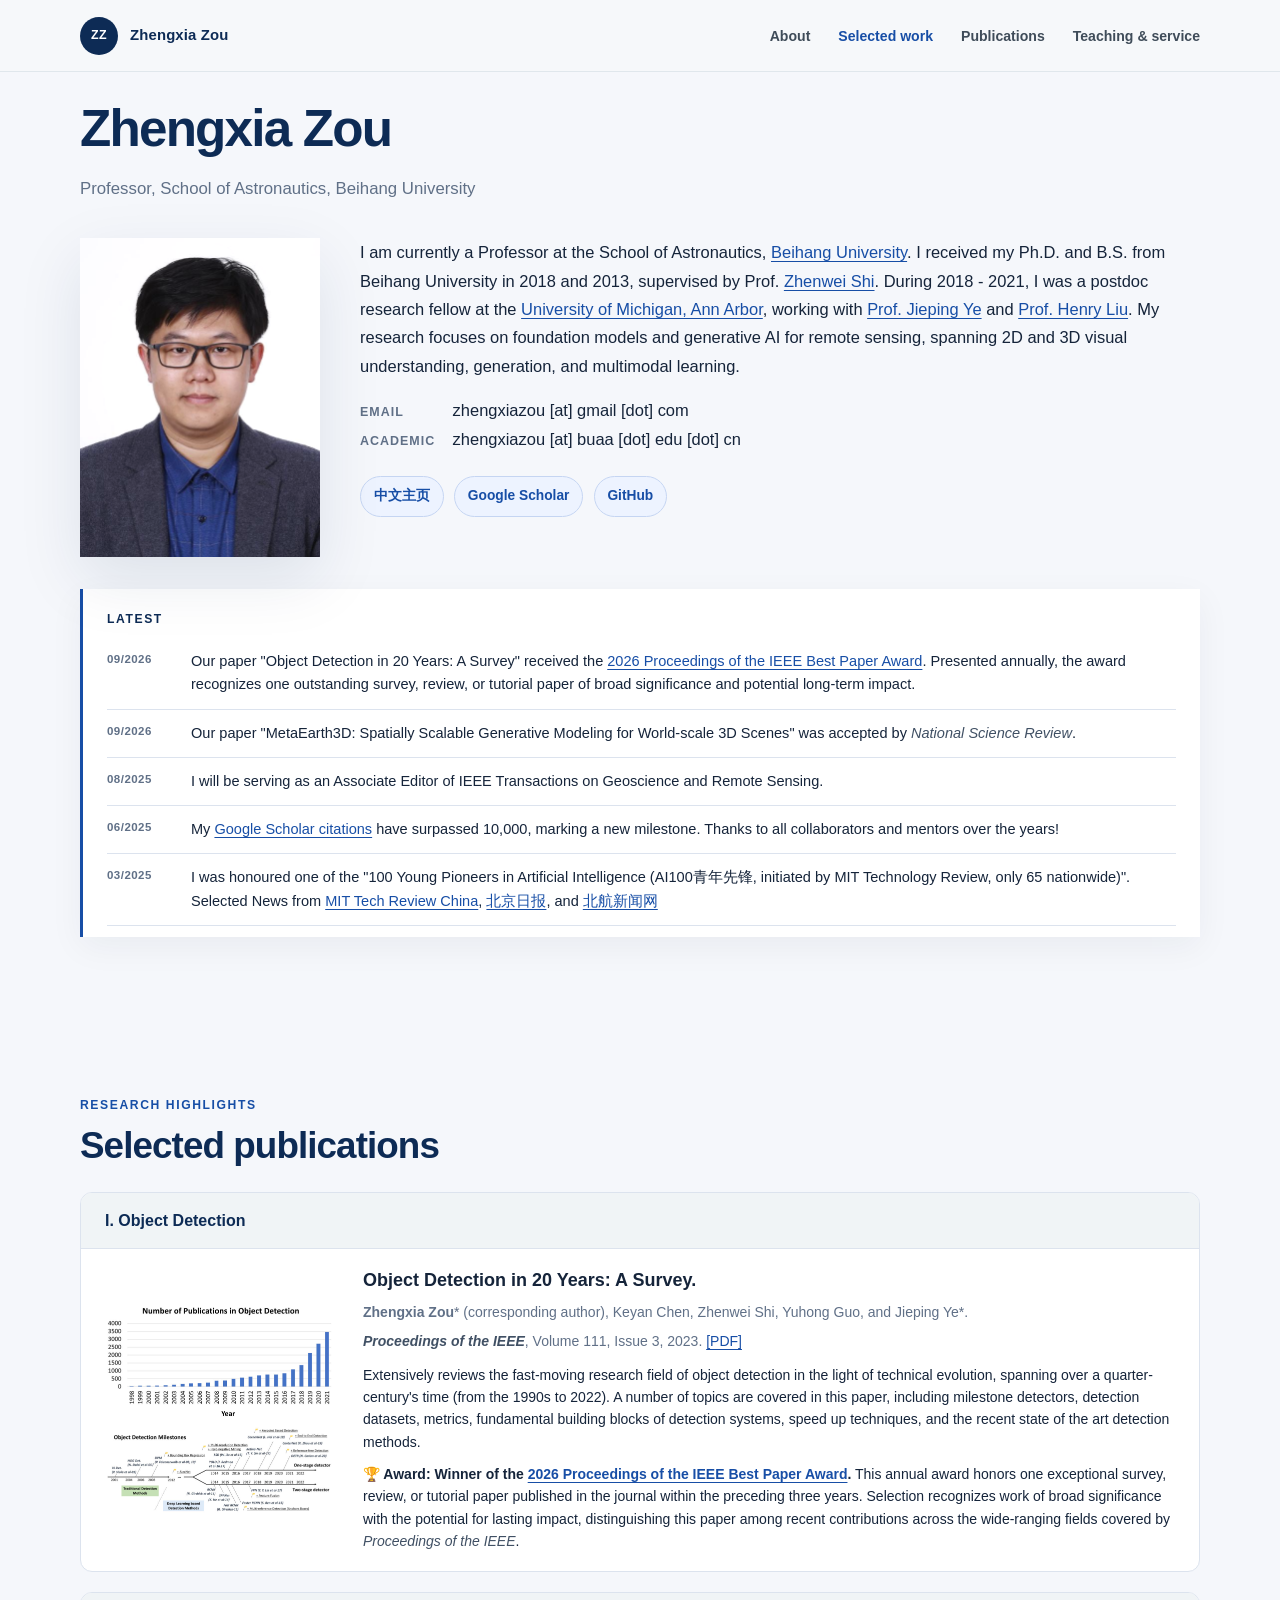
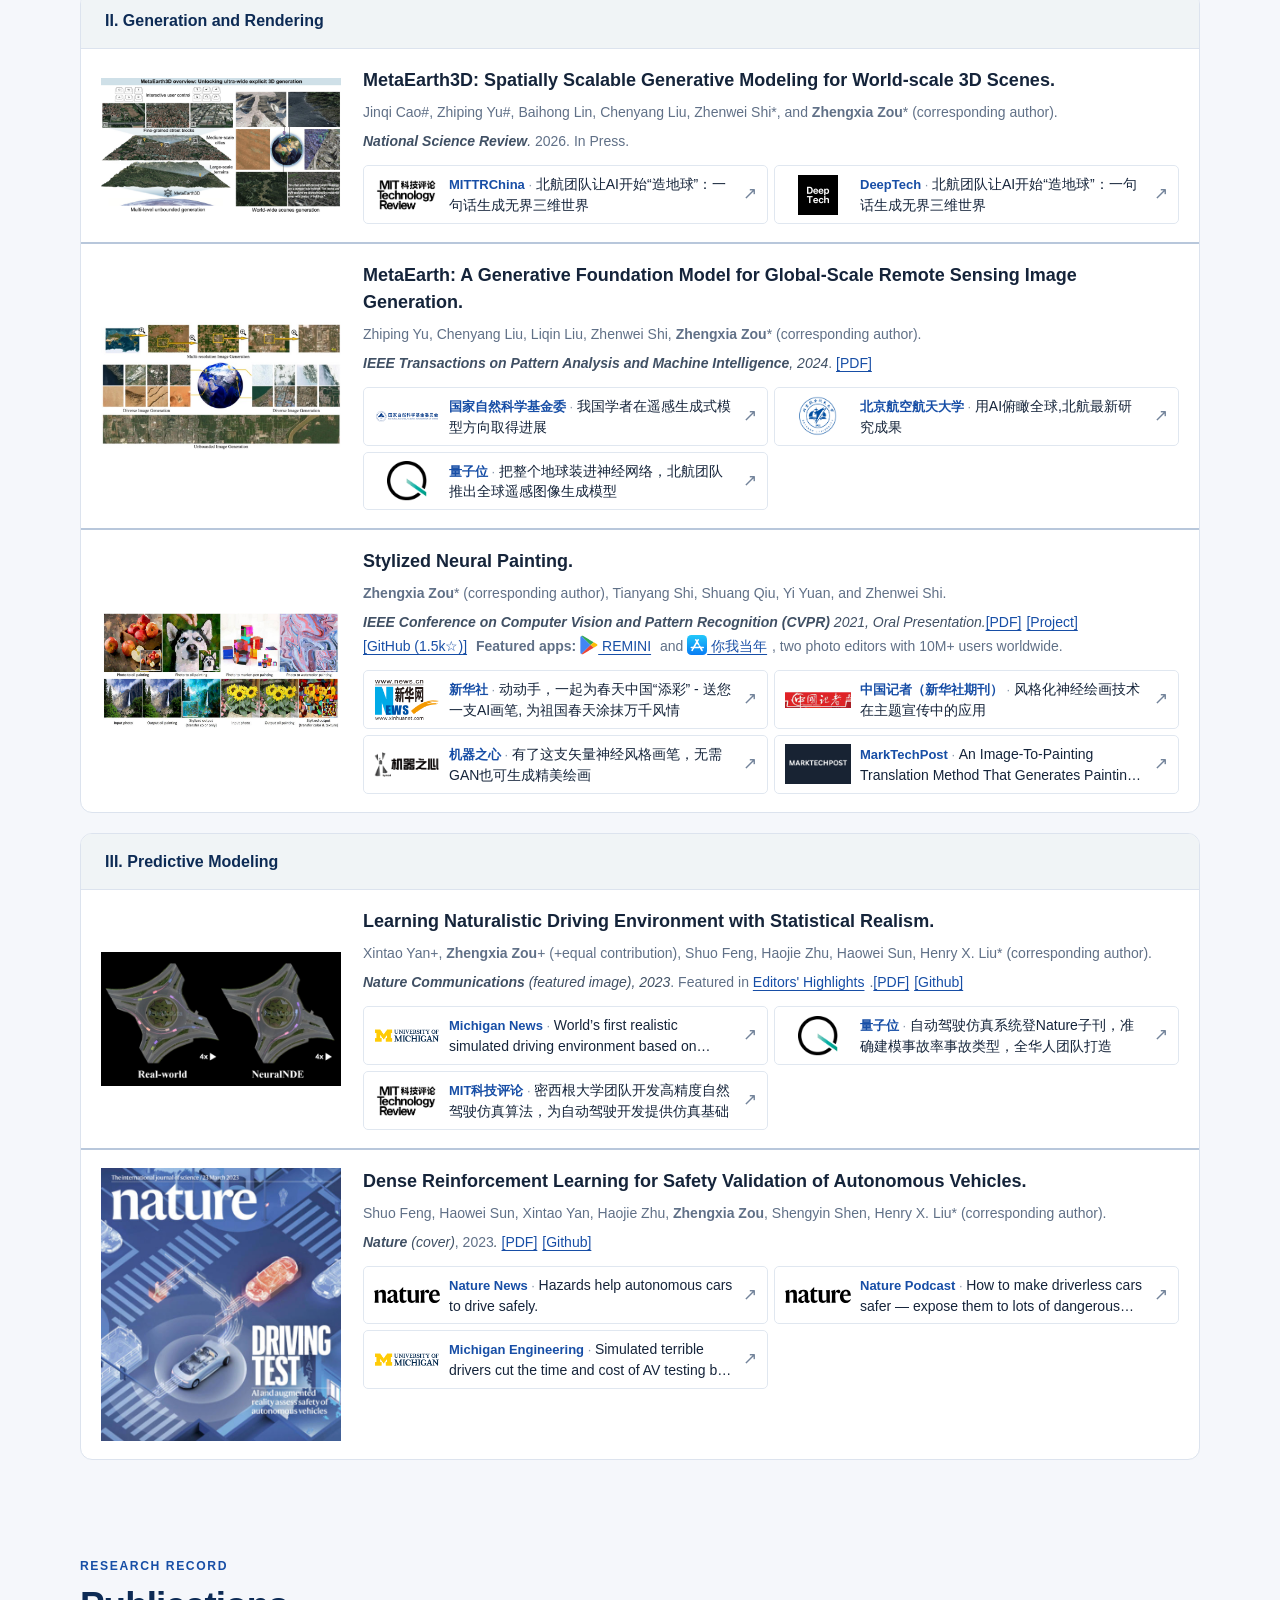
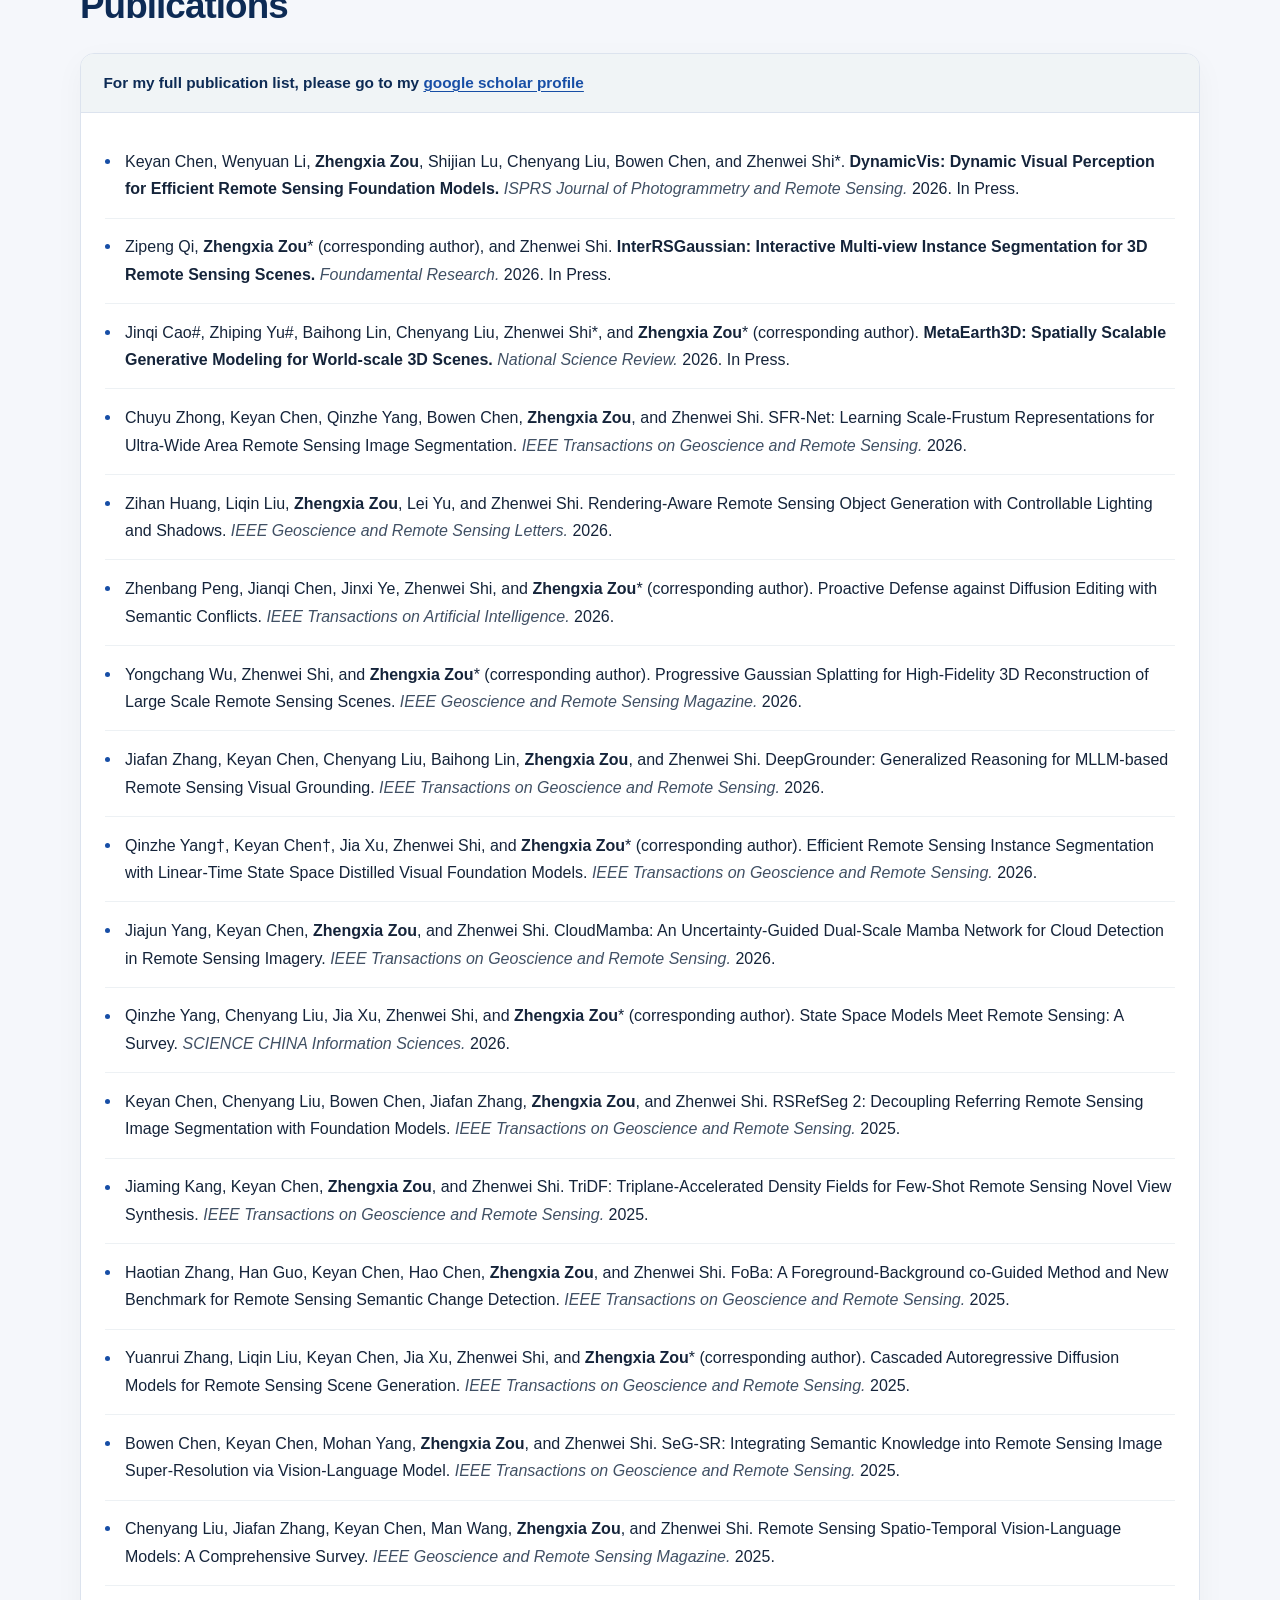
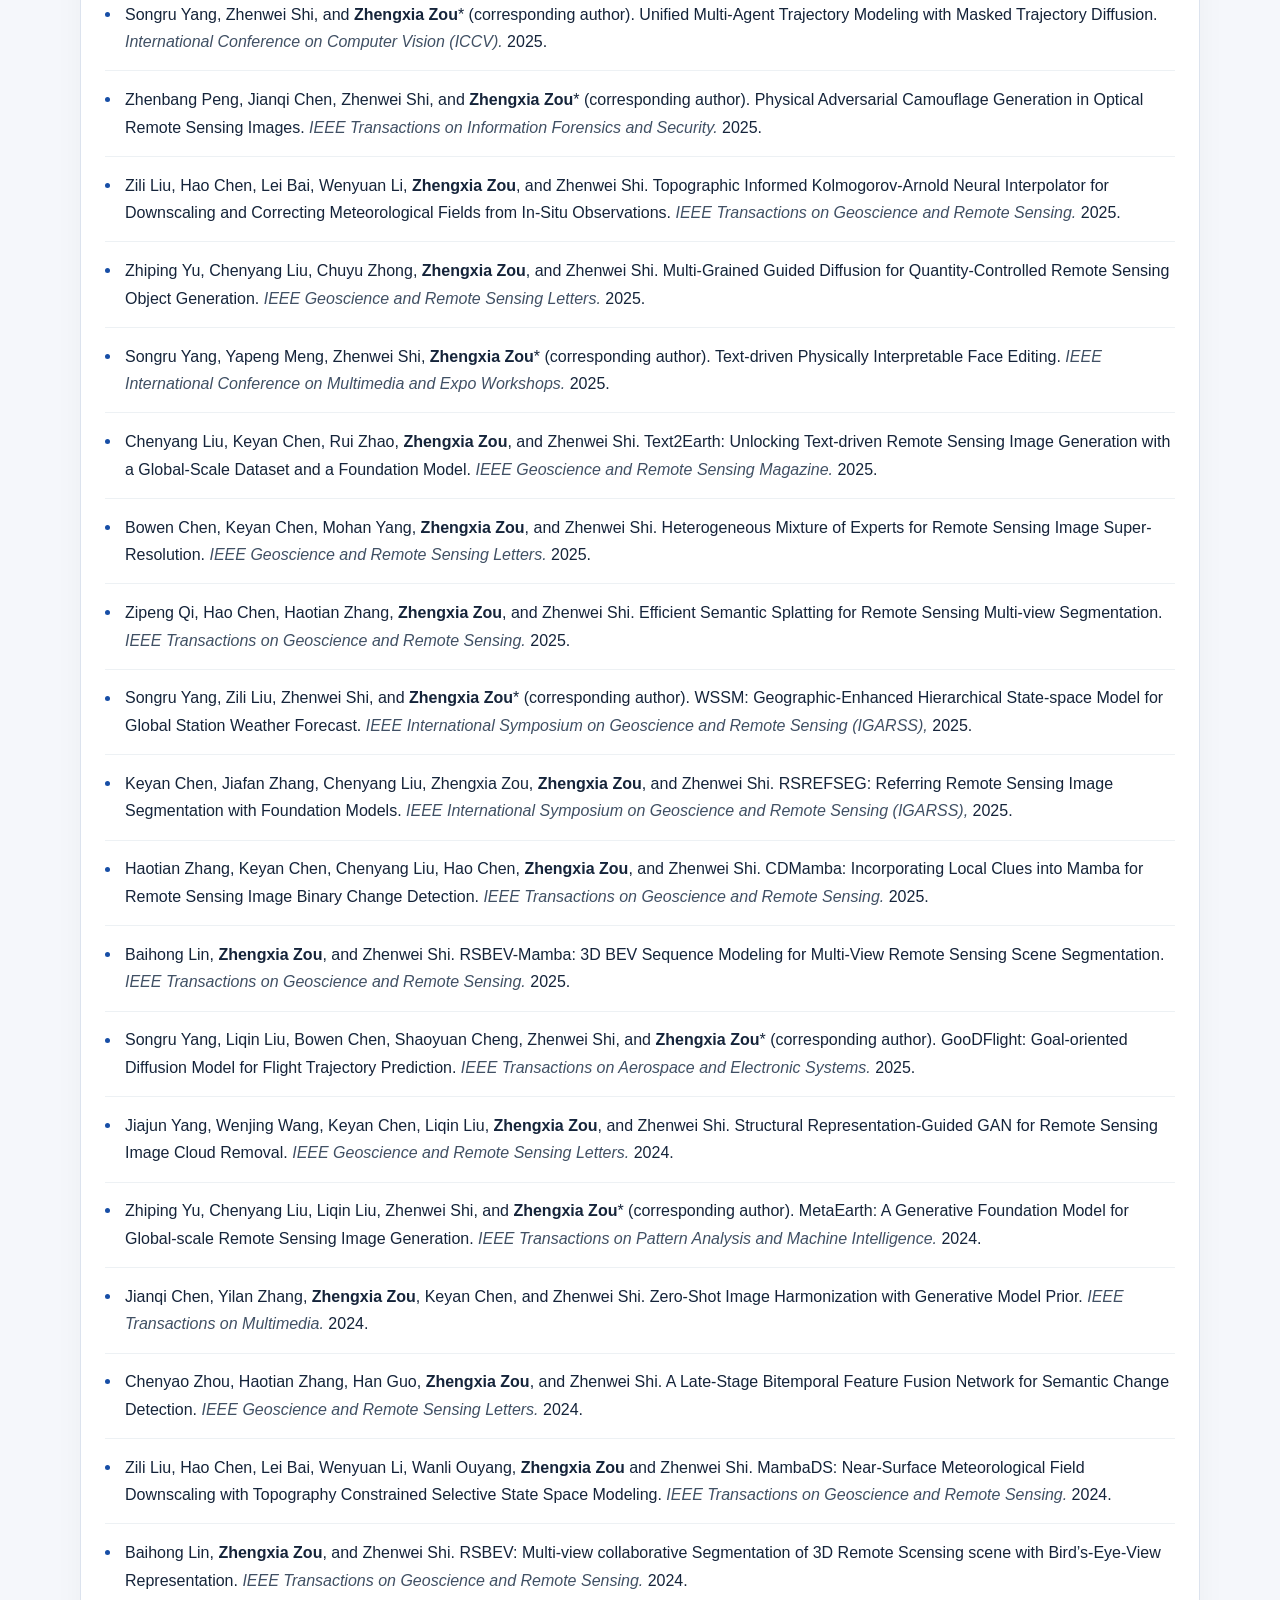
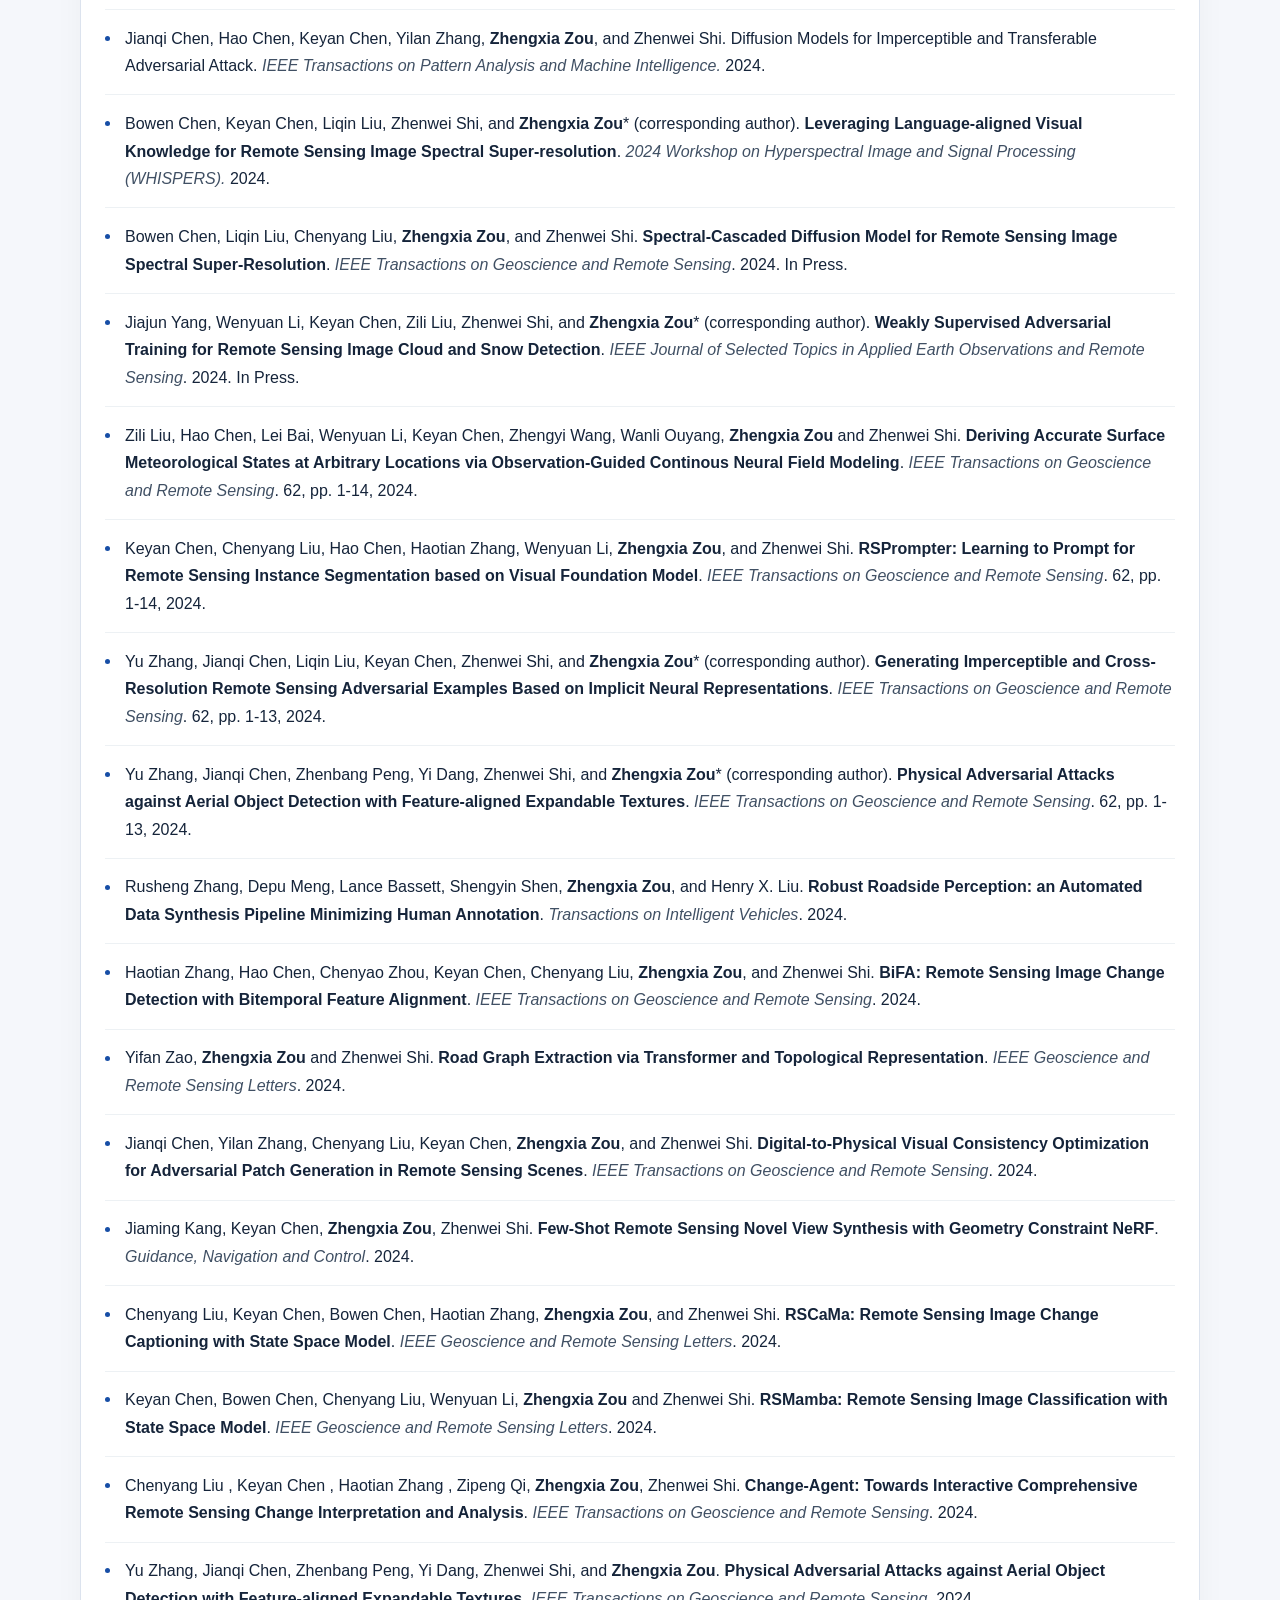
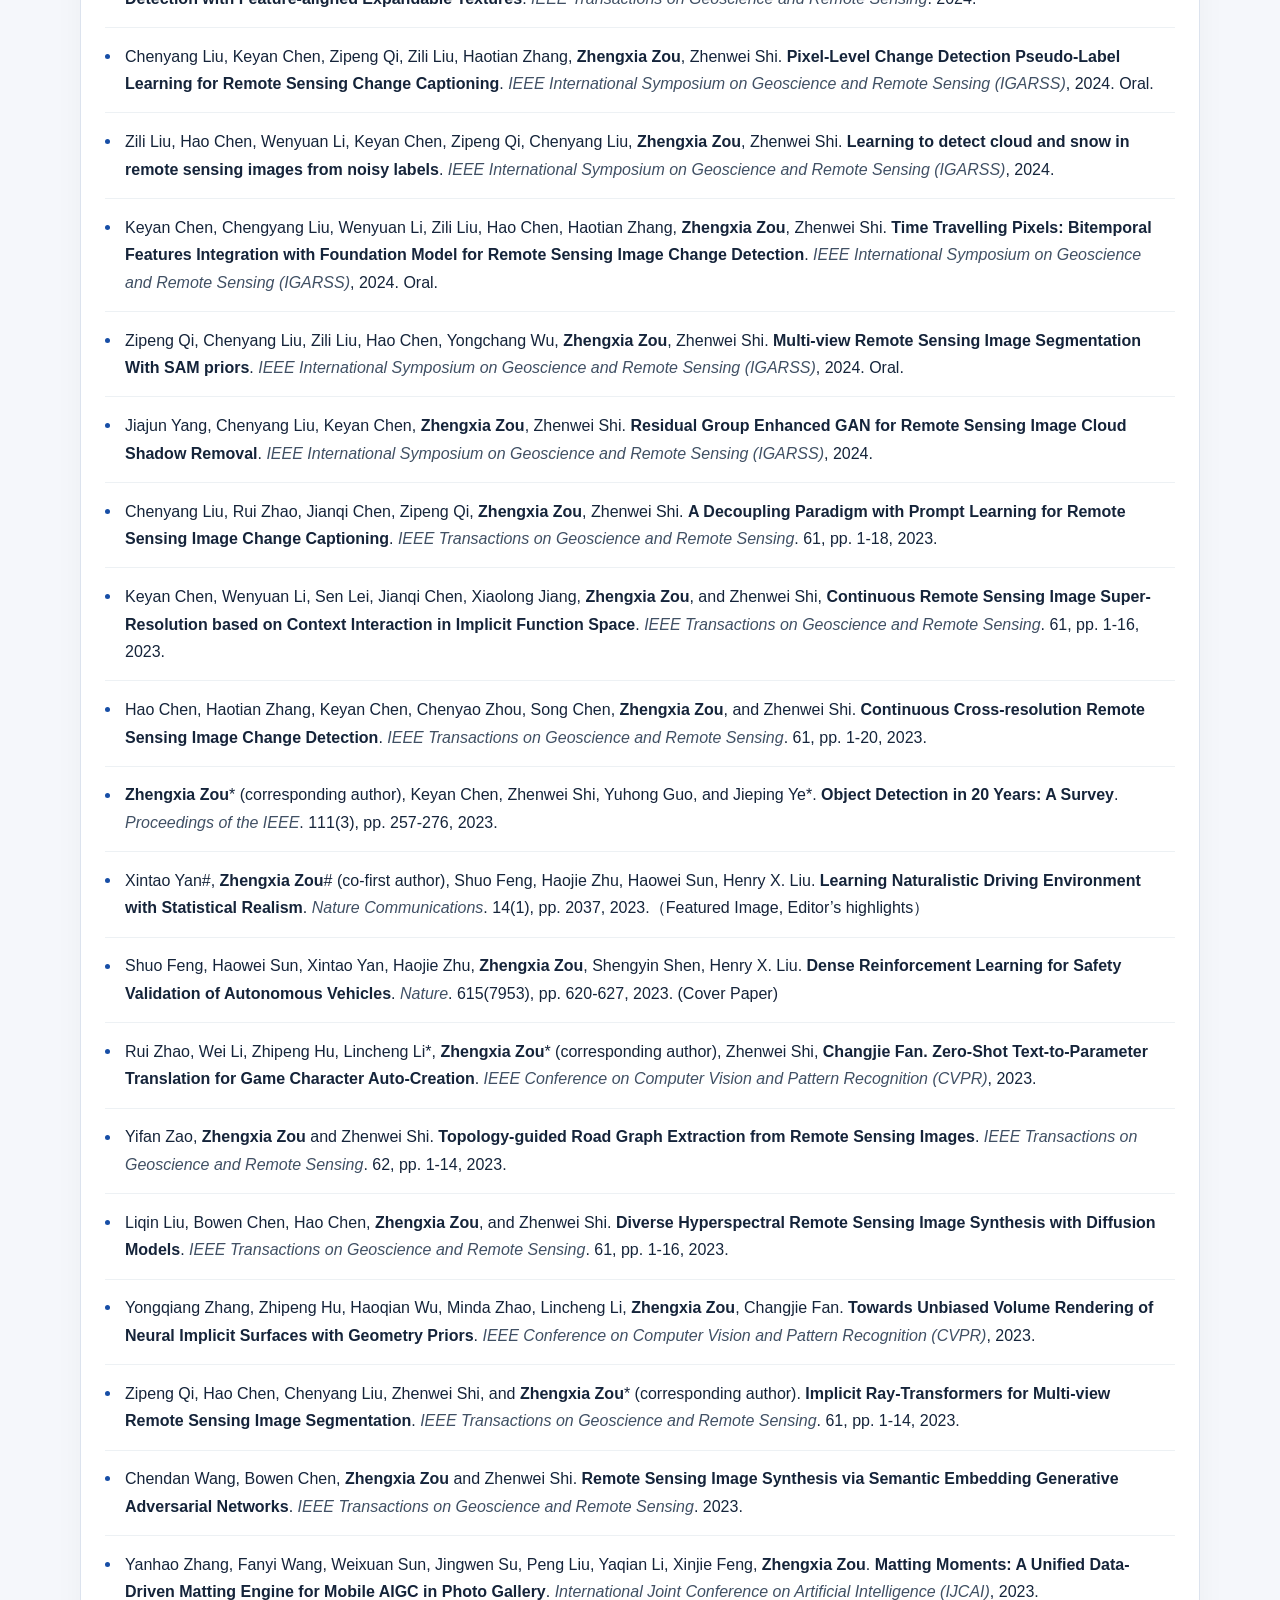
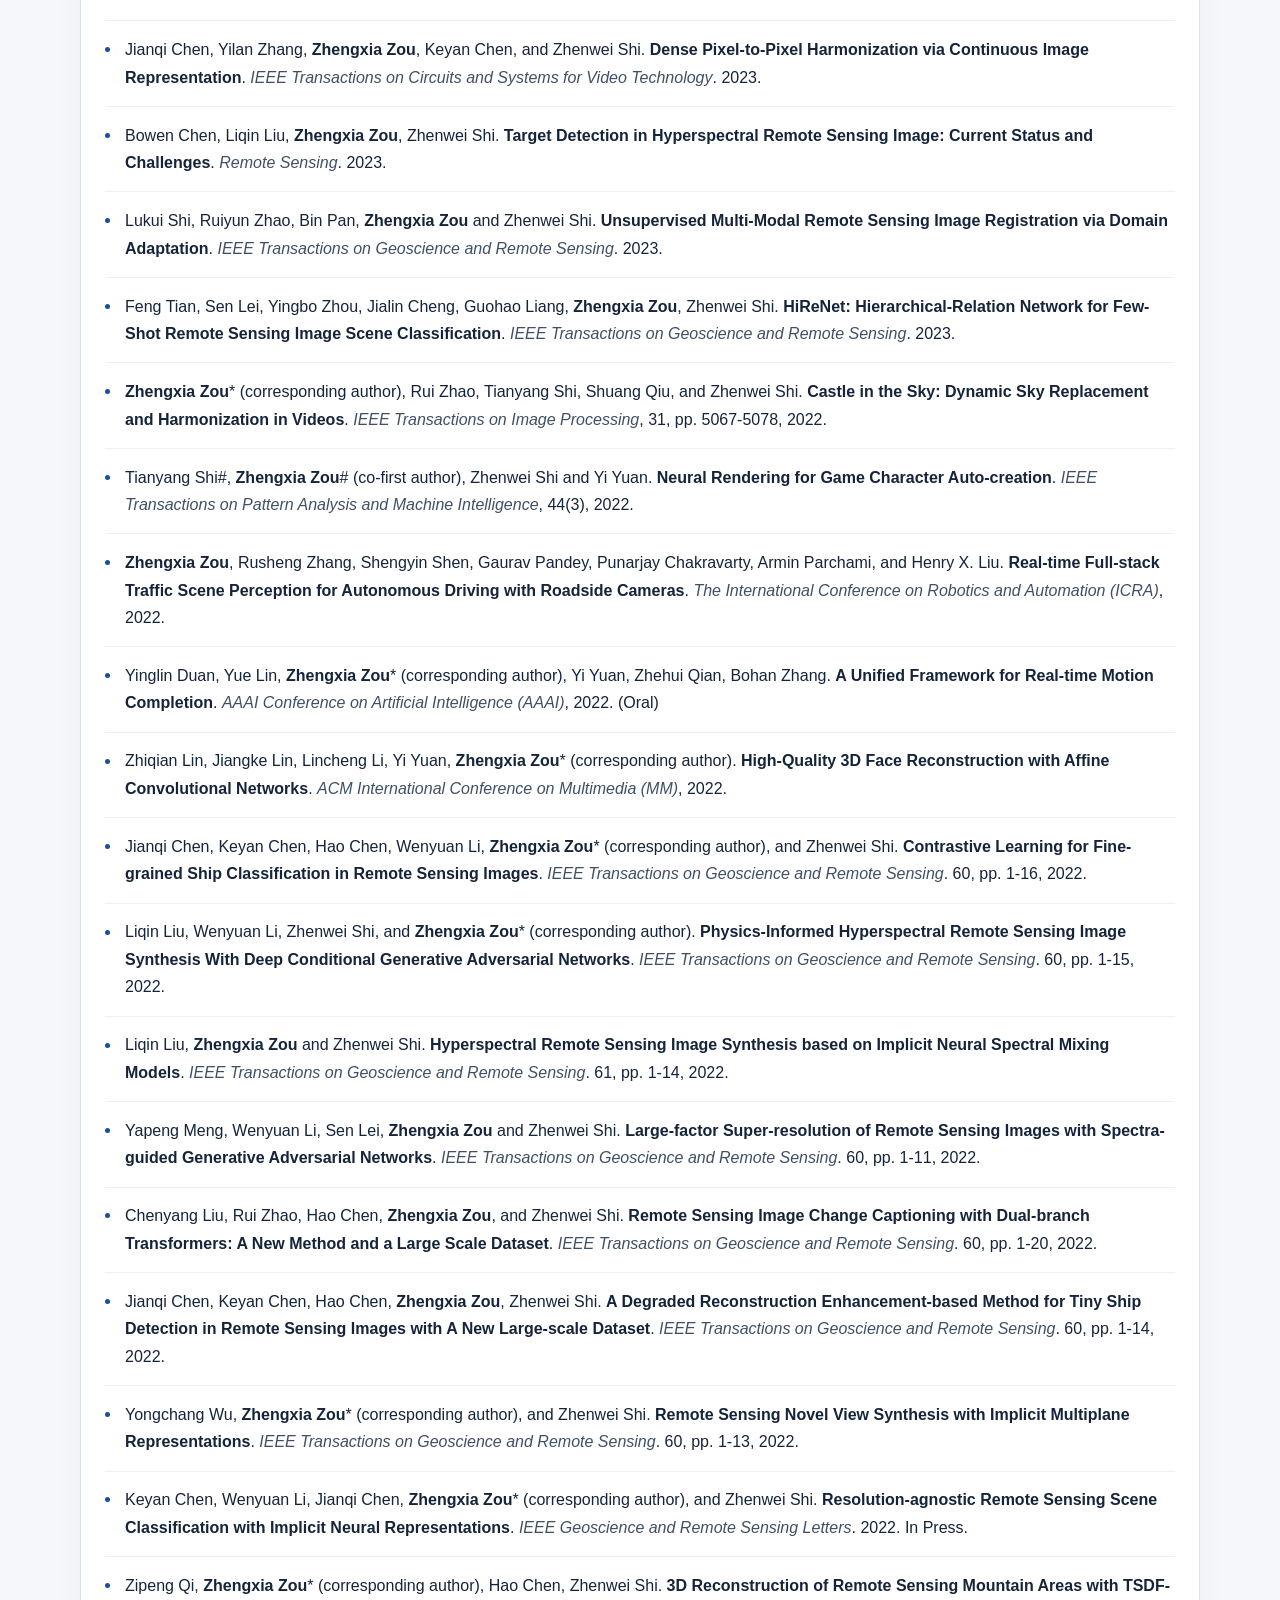
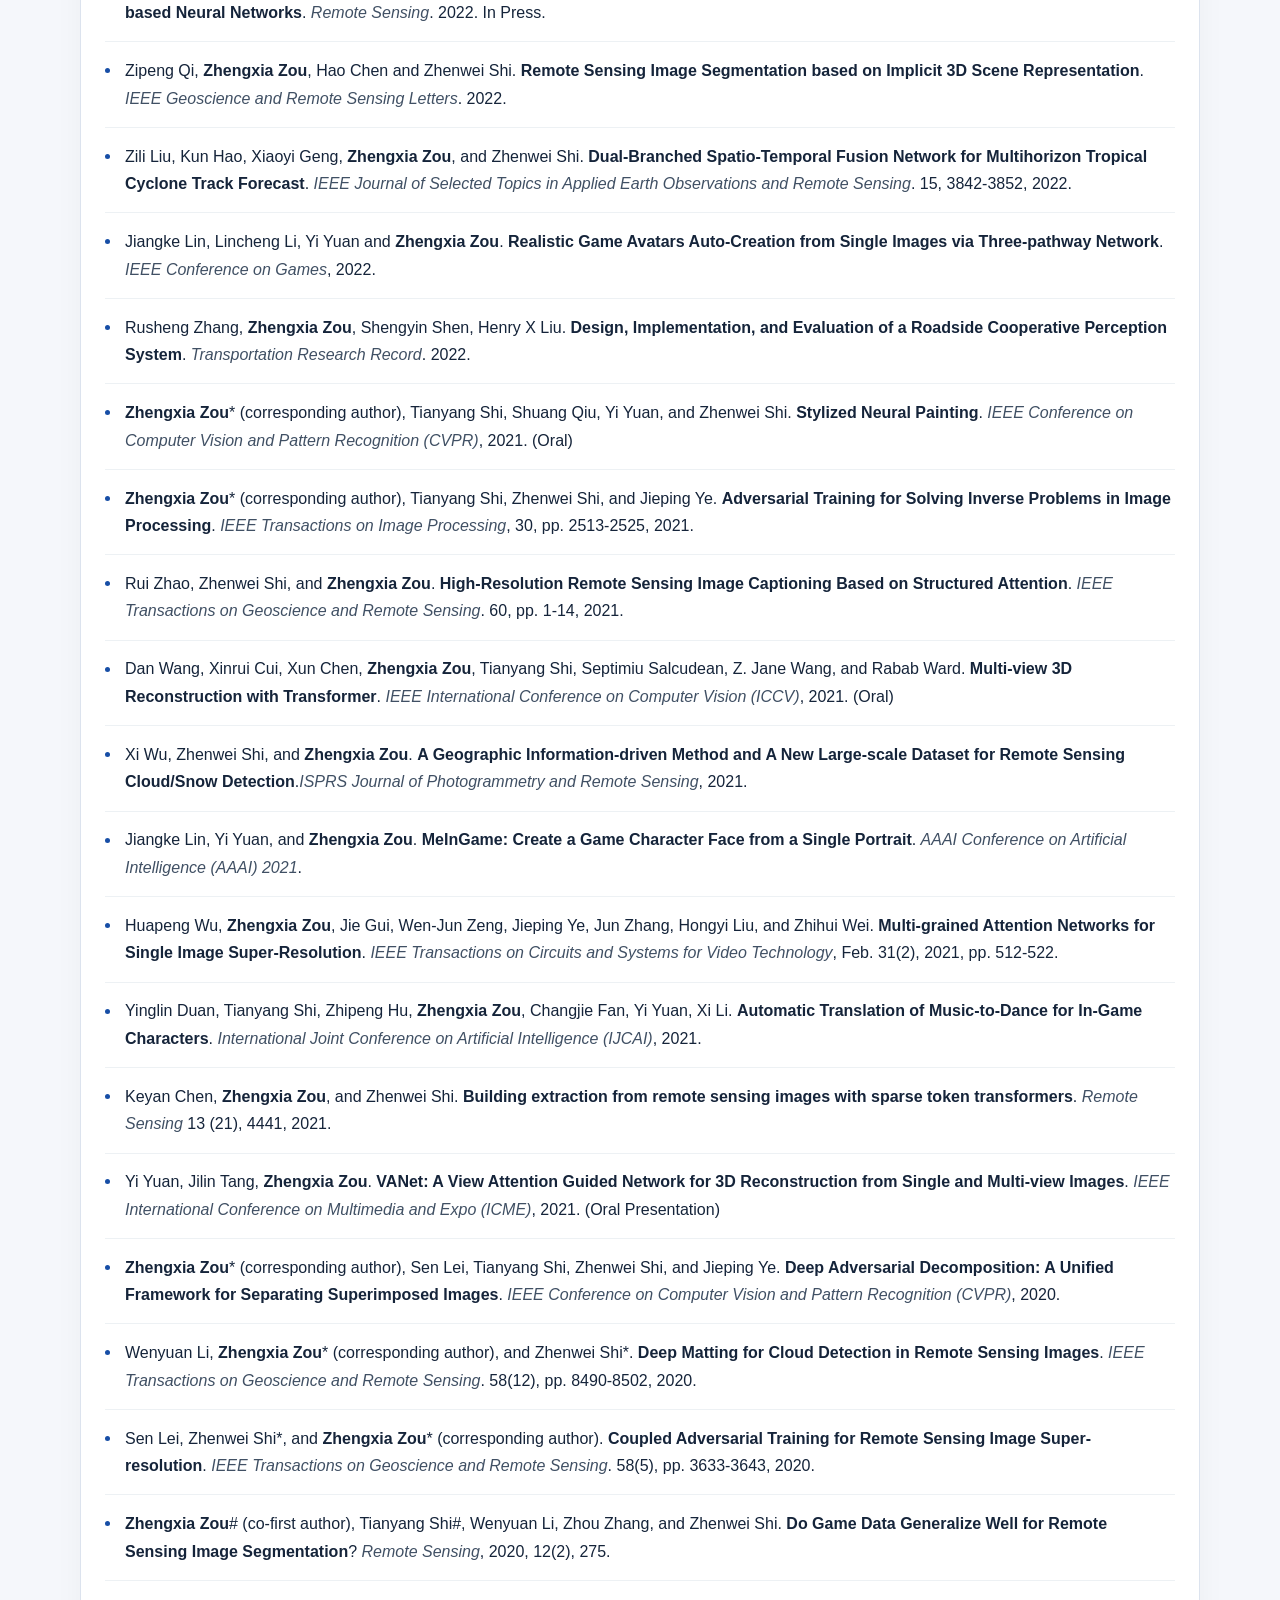
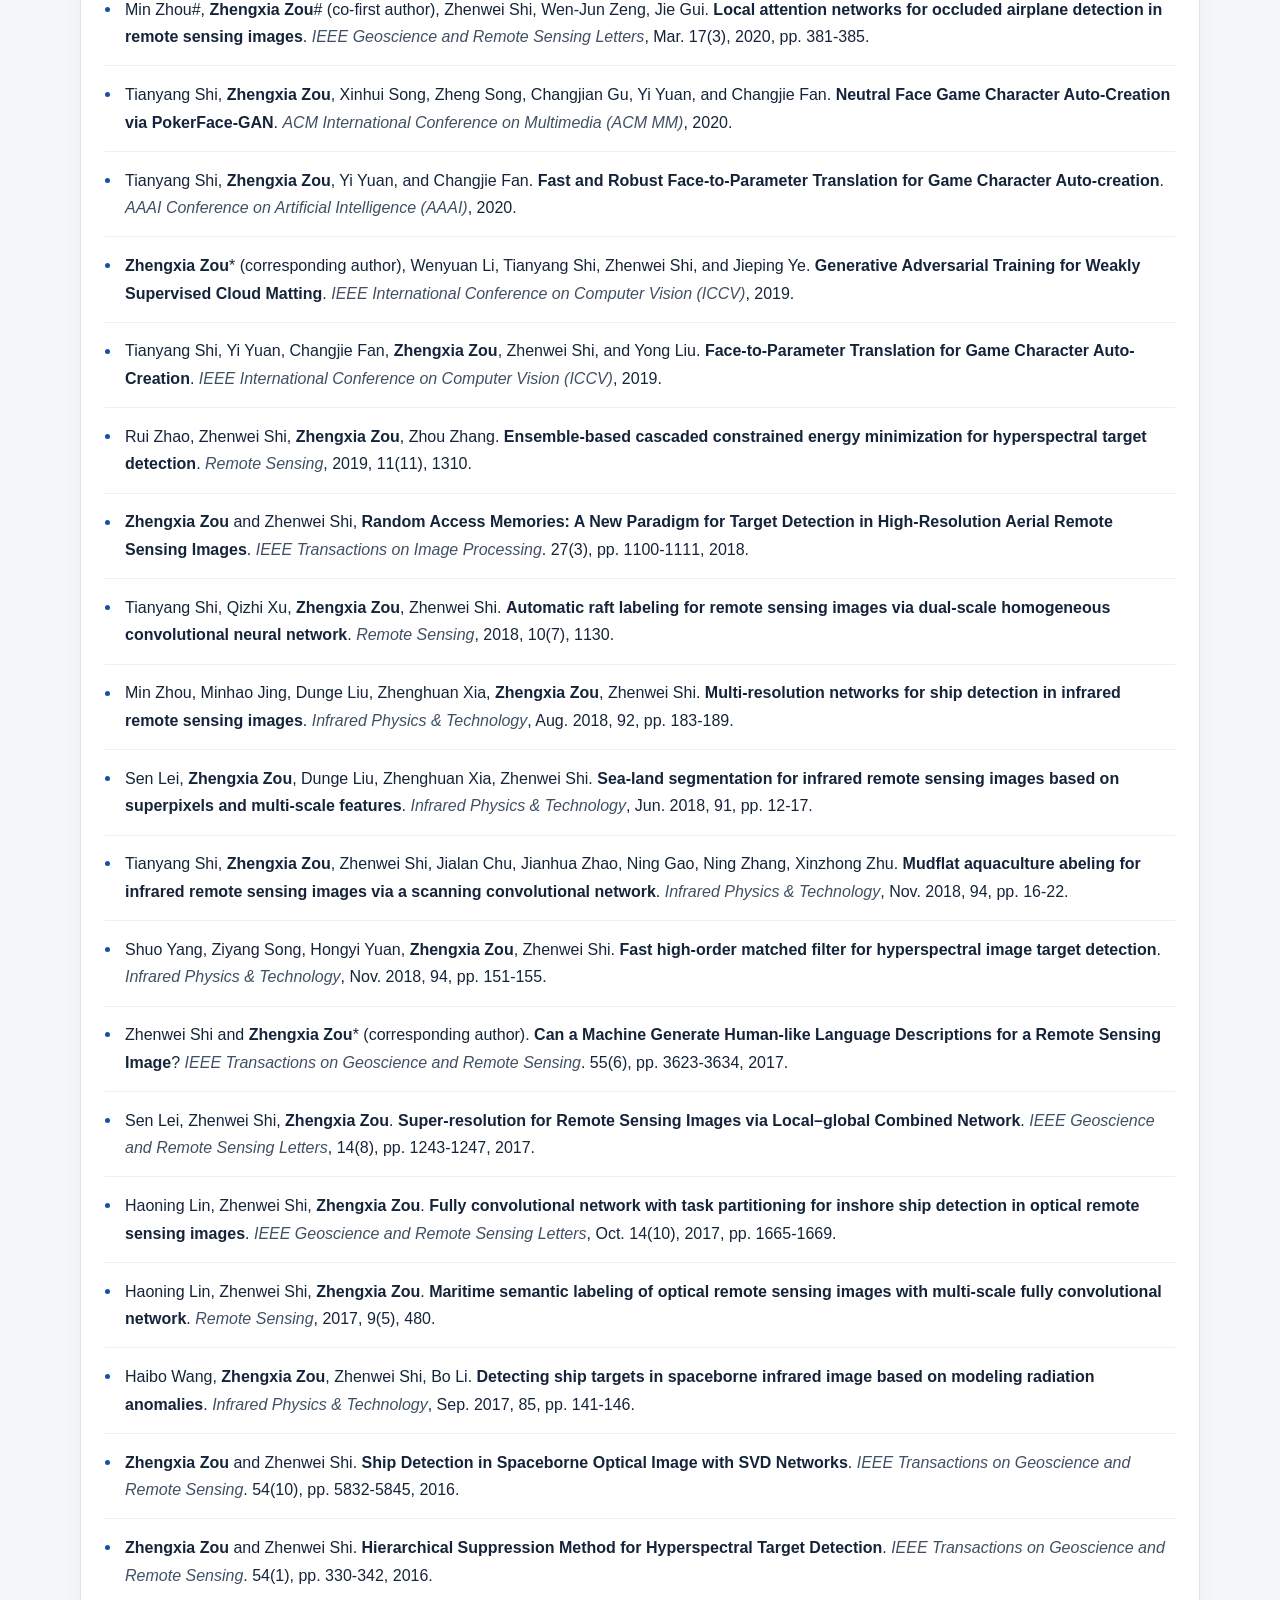
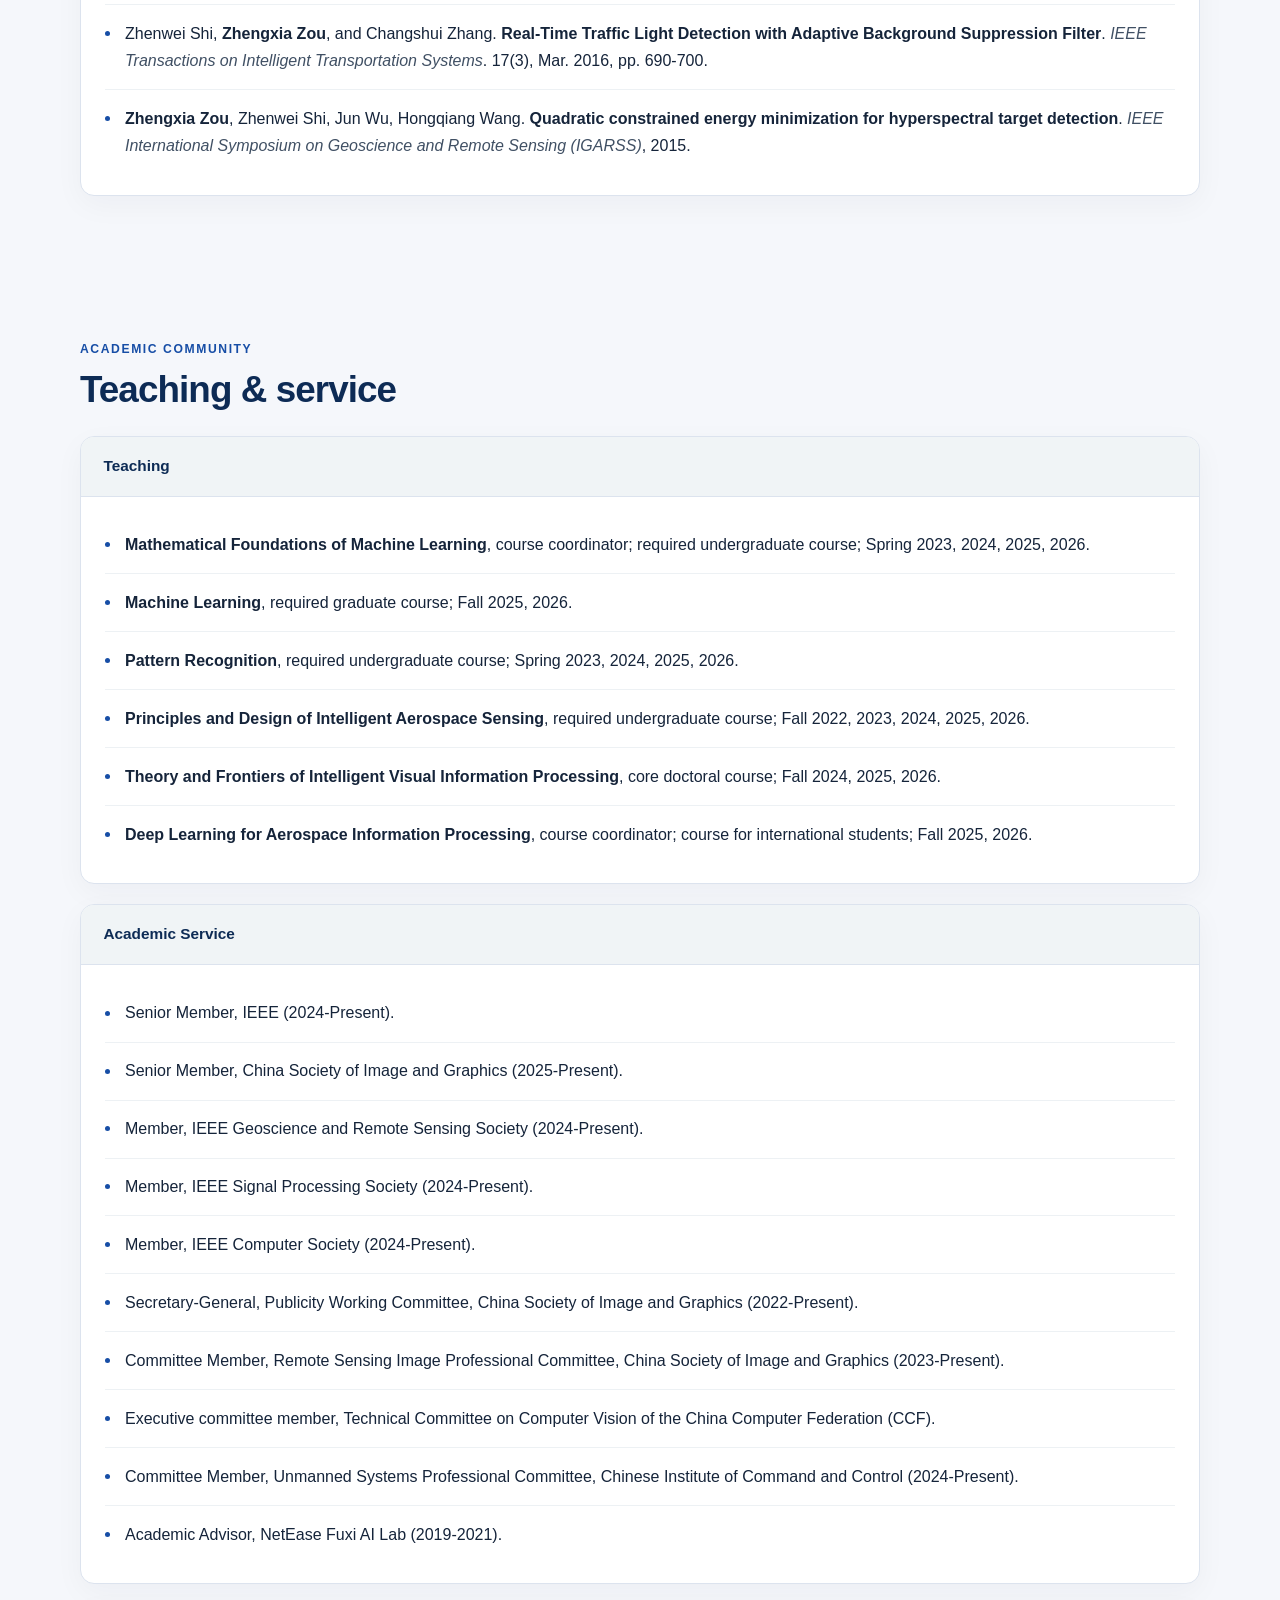
==== commit 8c77776c: "Keyan's DynamicVis added" ====
--- a/index.html
+++ b/index.html
@@ -194,6 +194,10 @@
                   target="_blank">google scholar profile</a></b></div>
               <div class="panel-body">
                 <ul>
+                  <li>Keyan Chen, Wenyuan Li, <b>Zhengxia Zou</b>, Shijian Lu, Chenyang Liu, Bowen Chen, and Zhenwei Shi*.
+                    <b>DynamicVis: Dynamic Visual Perception for Efficient Remote Sensing Foundation Models.</b>
+                    <i>ISPRS Journal of Photogrammetry and Remote Sensing.</i> 2026. In Press.</li>
+                  <br>
                   <li>Zipeng Qi, <b>Zhengxia Zou</b>* (corresponding author), and Zhenwei Shi.
                     <b>InterRSGaussian: Interactive Multi-view Instance Segmentation for 3D Remote Sensing Scenes.</b>
                     <i>Foundamental Research.</i> 2026. In Press.</li>
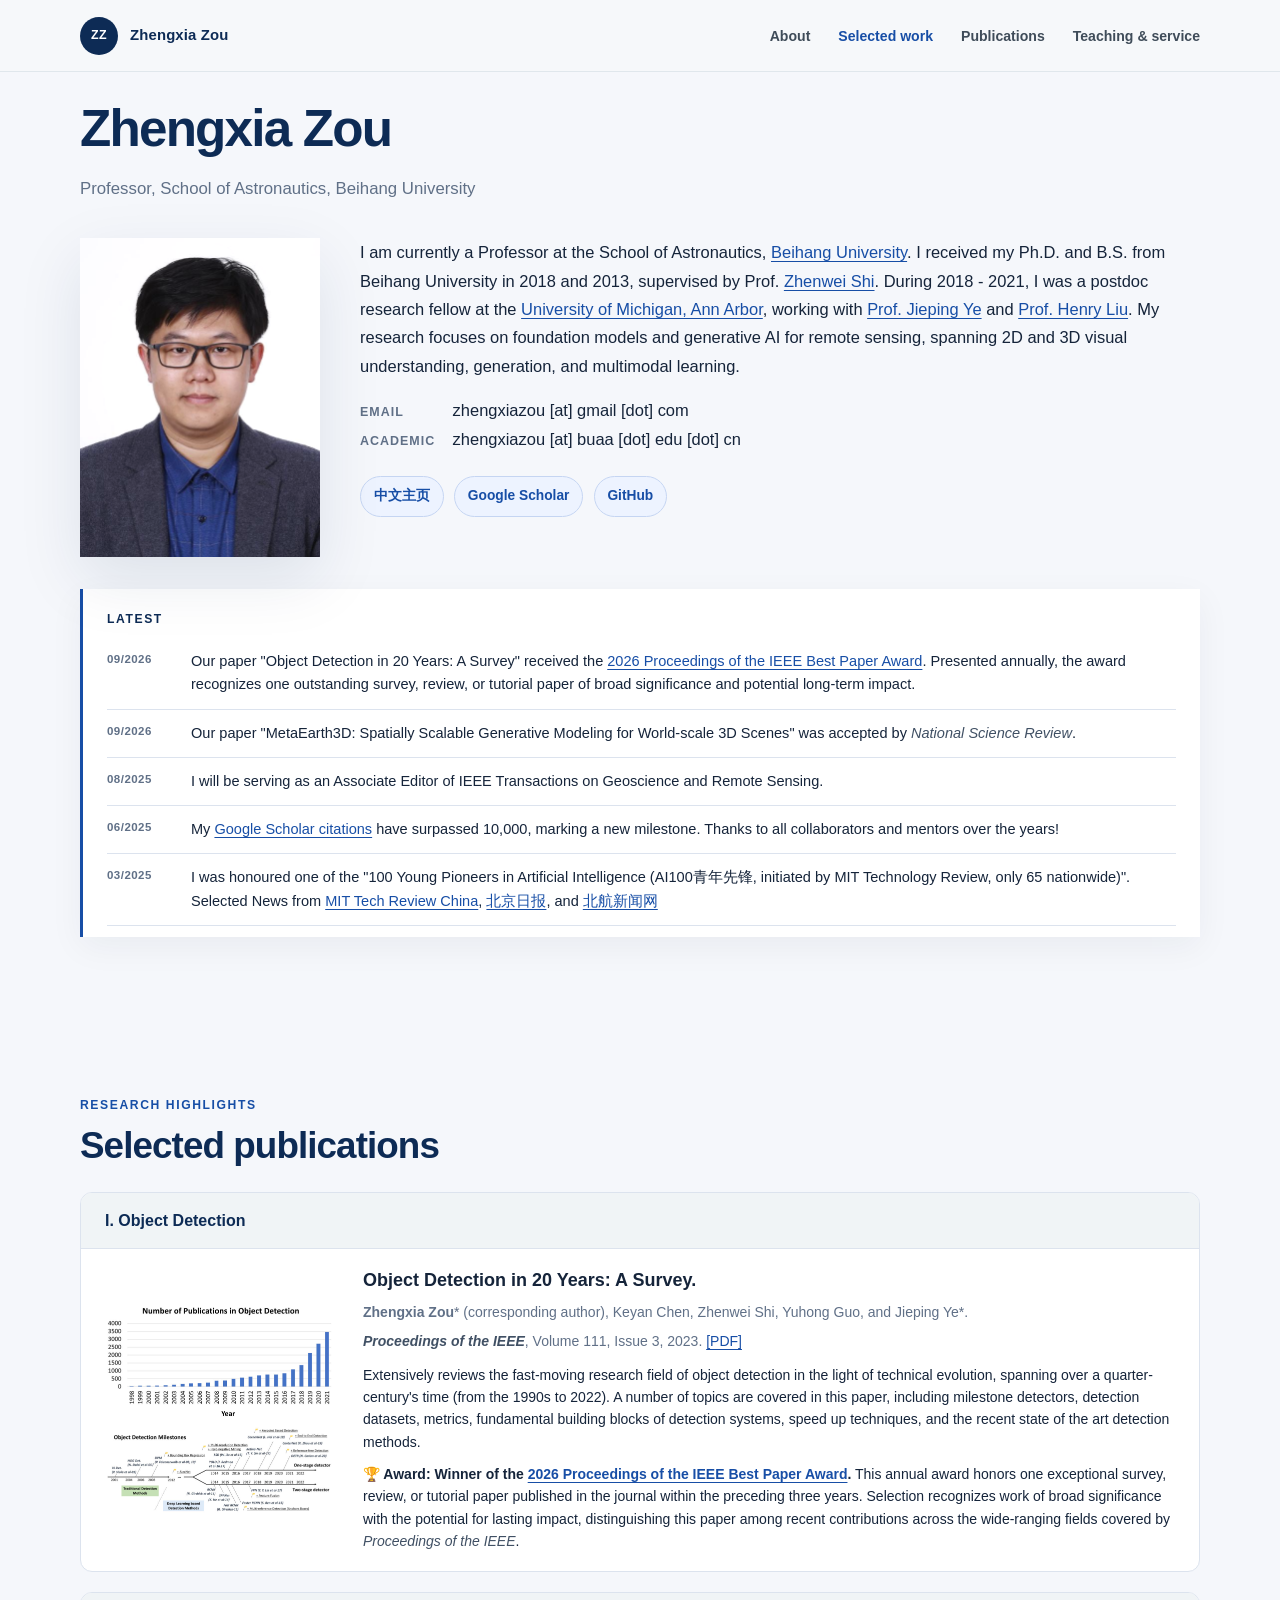
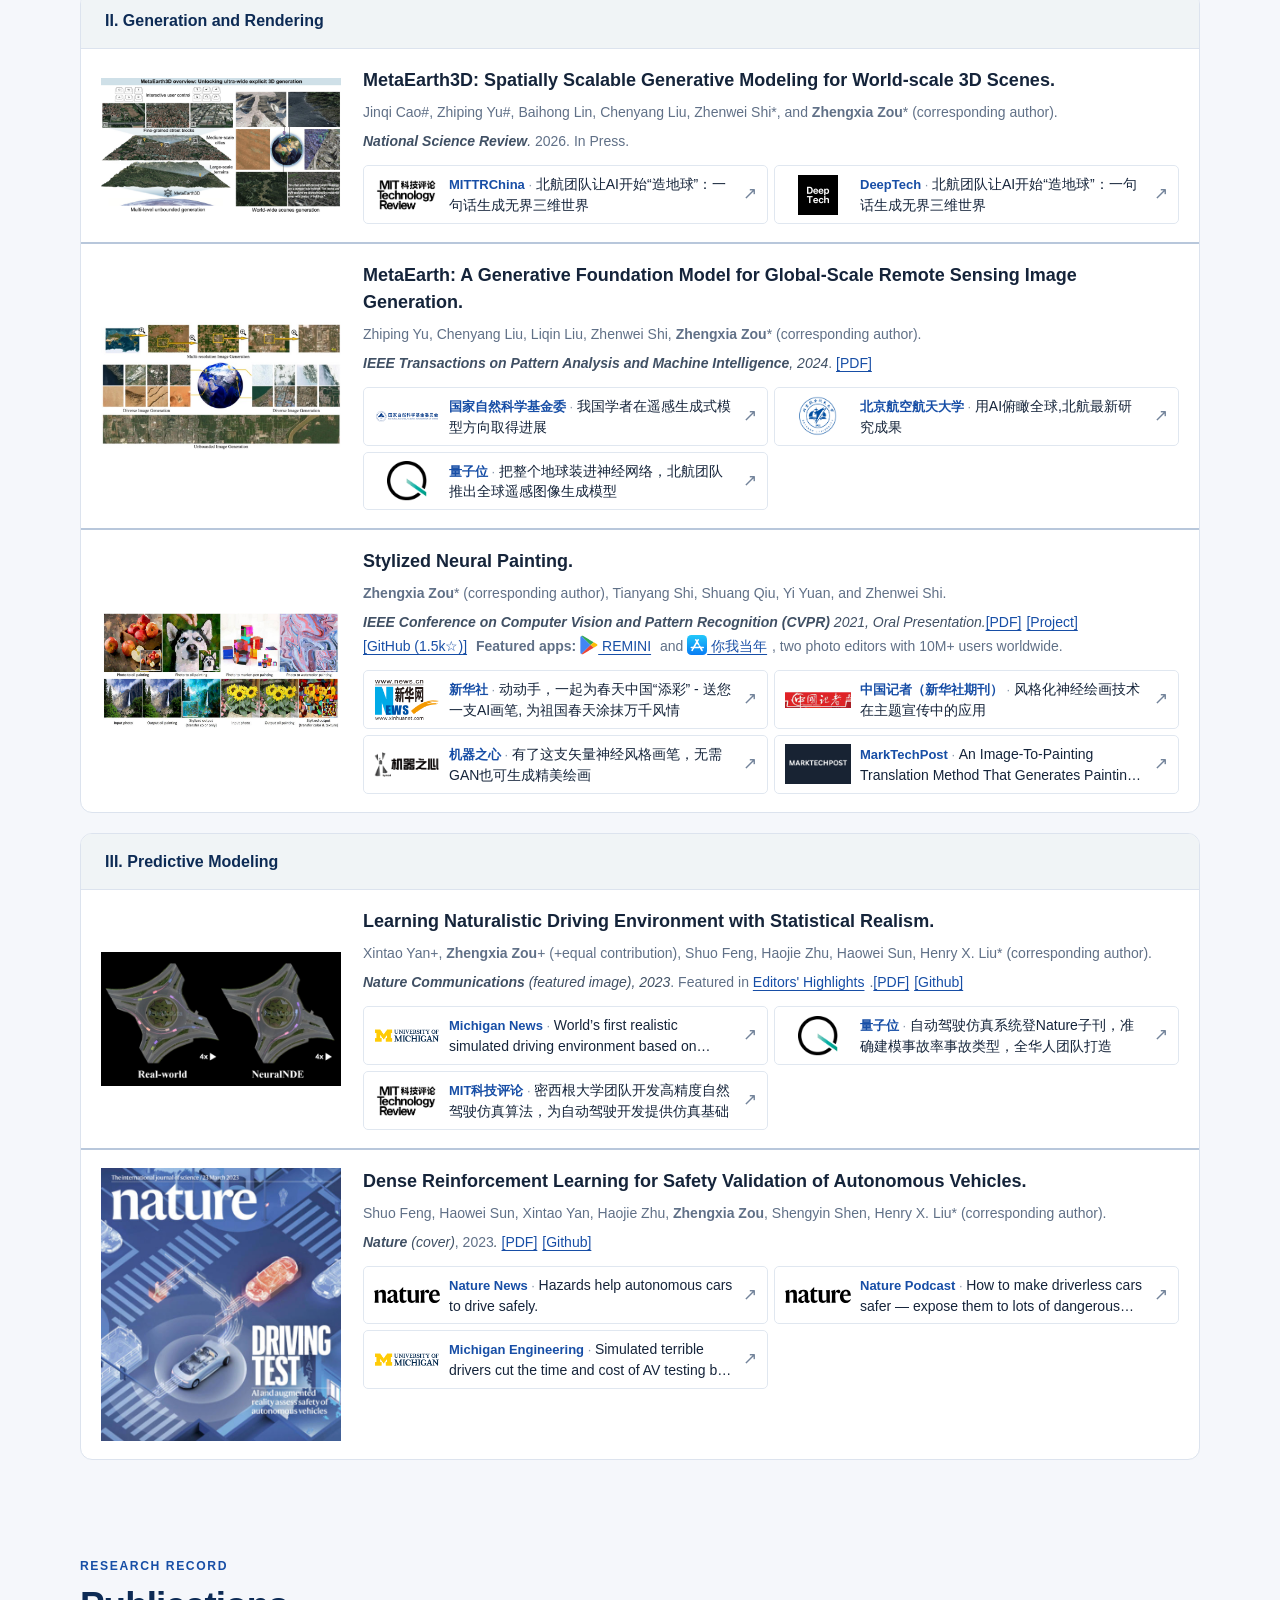
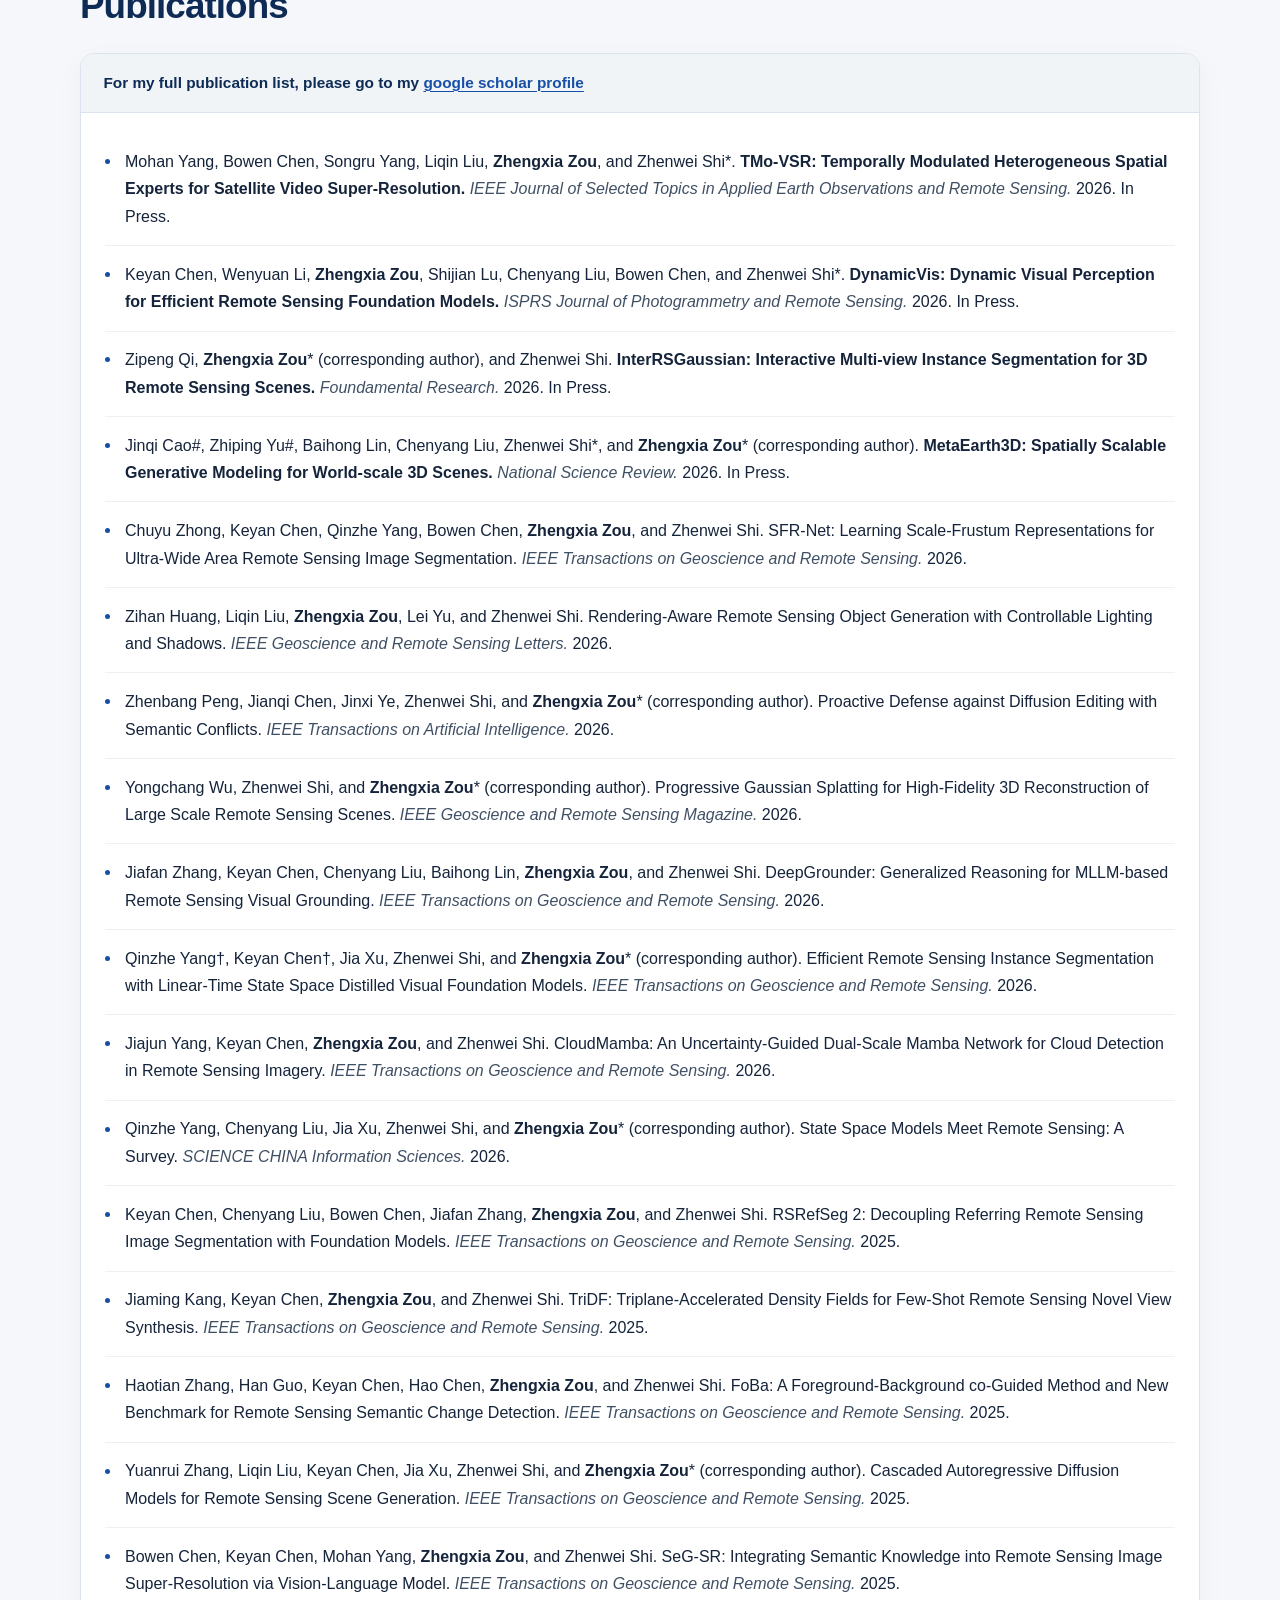
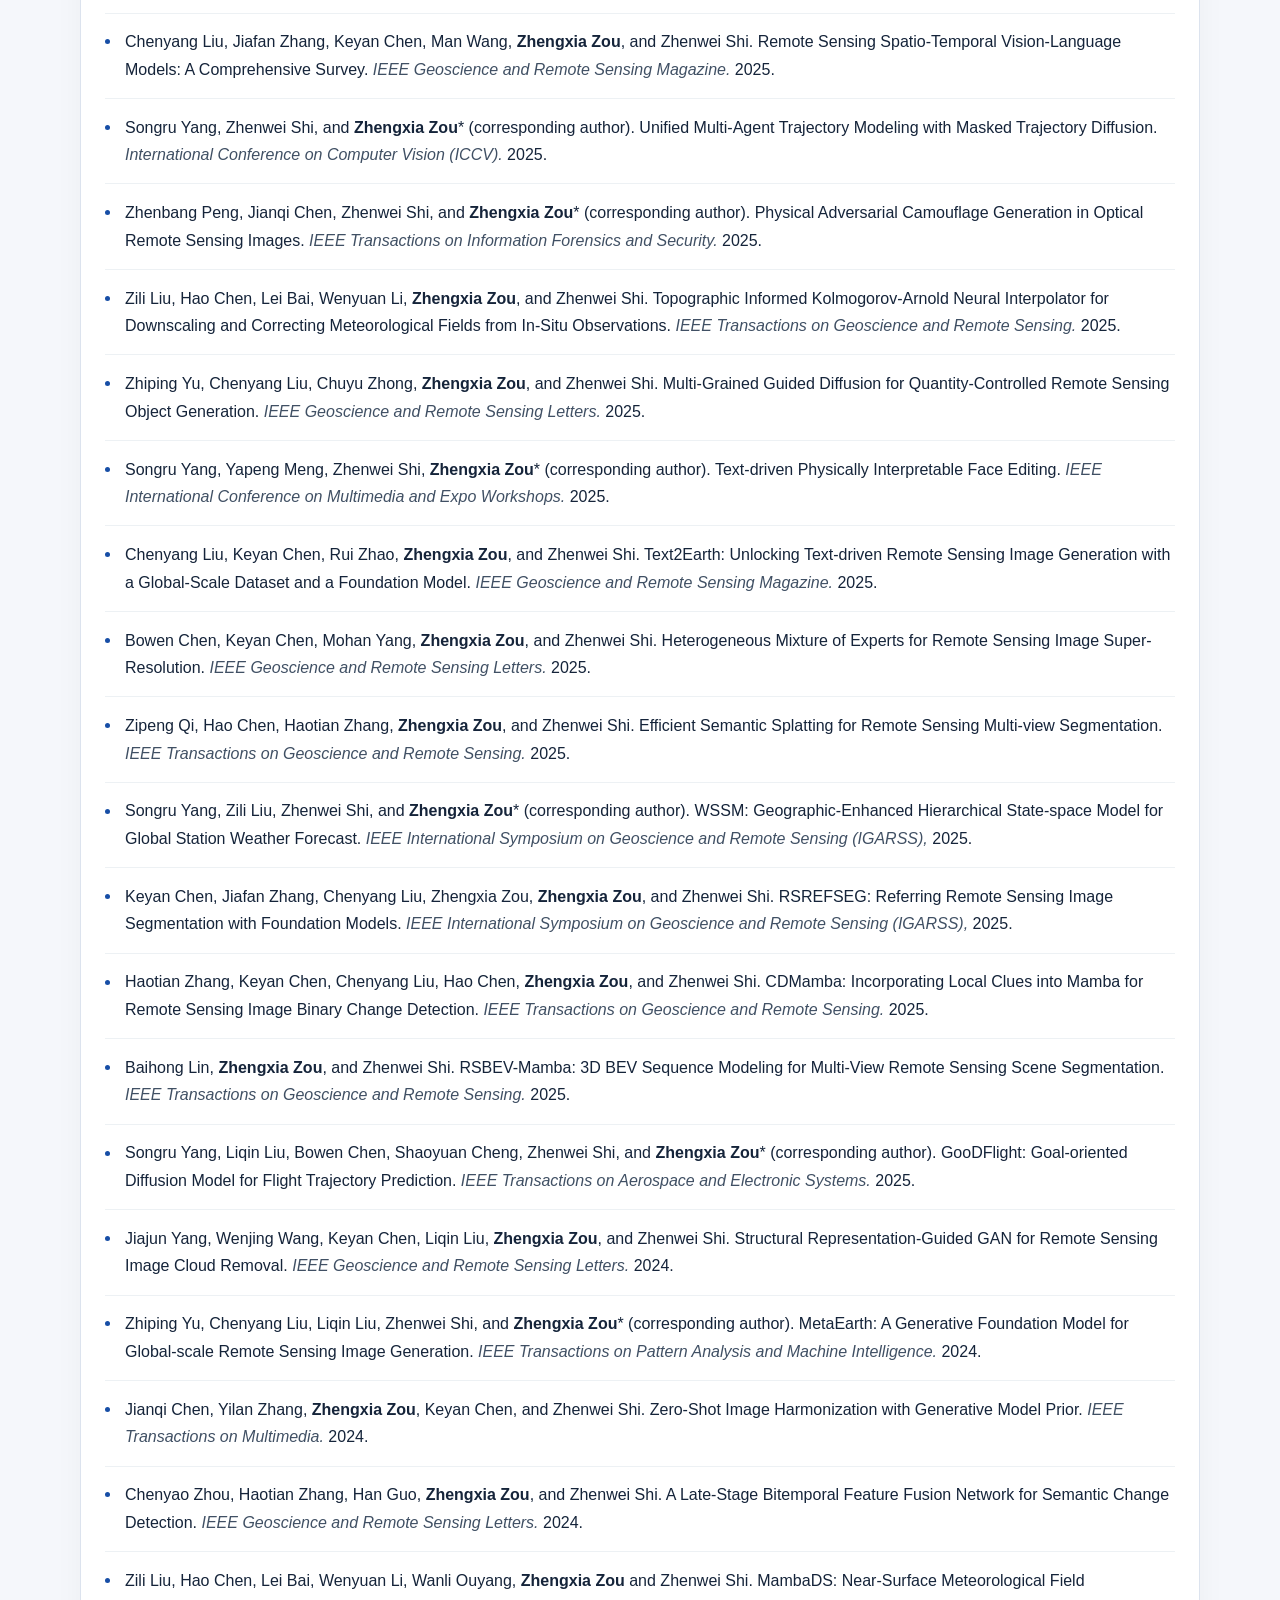
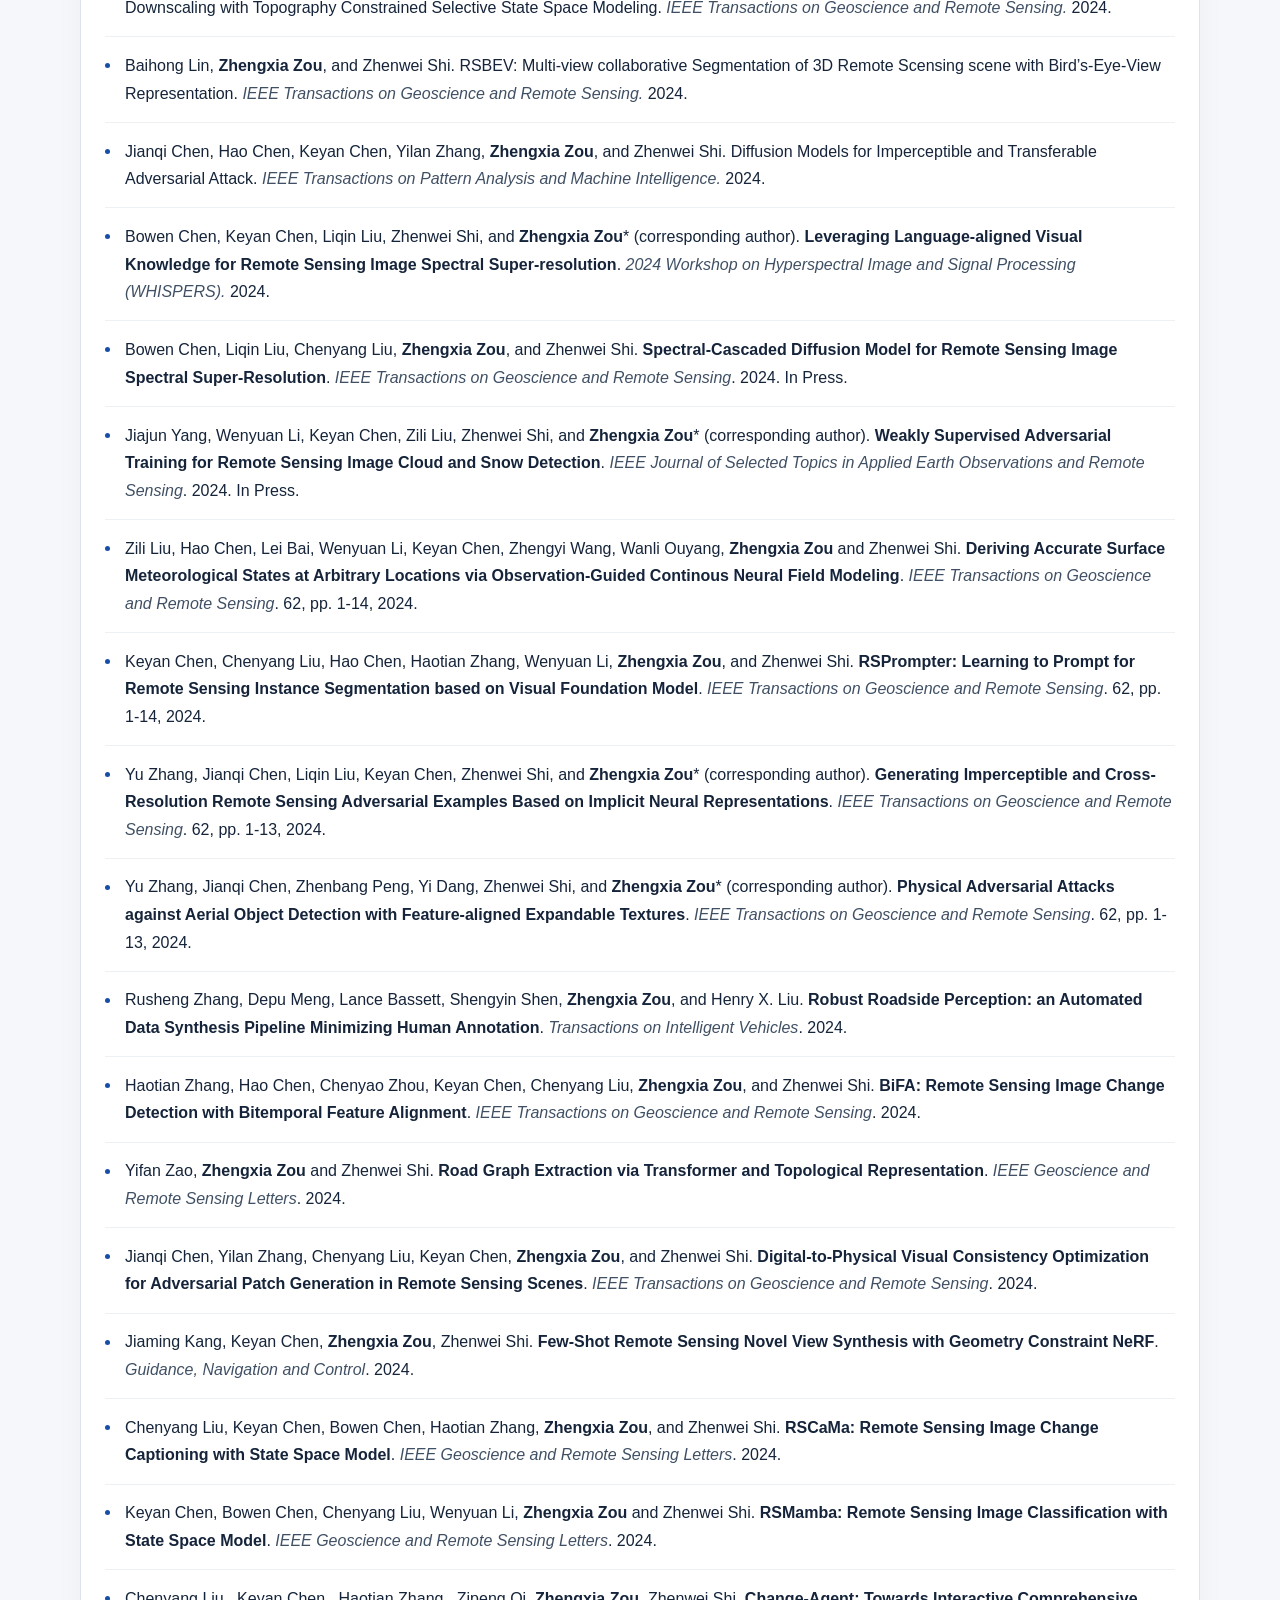
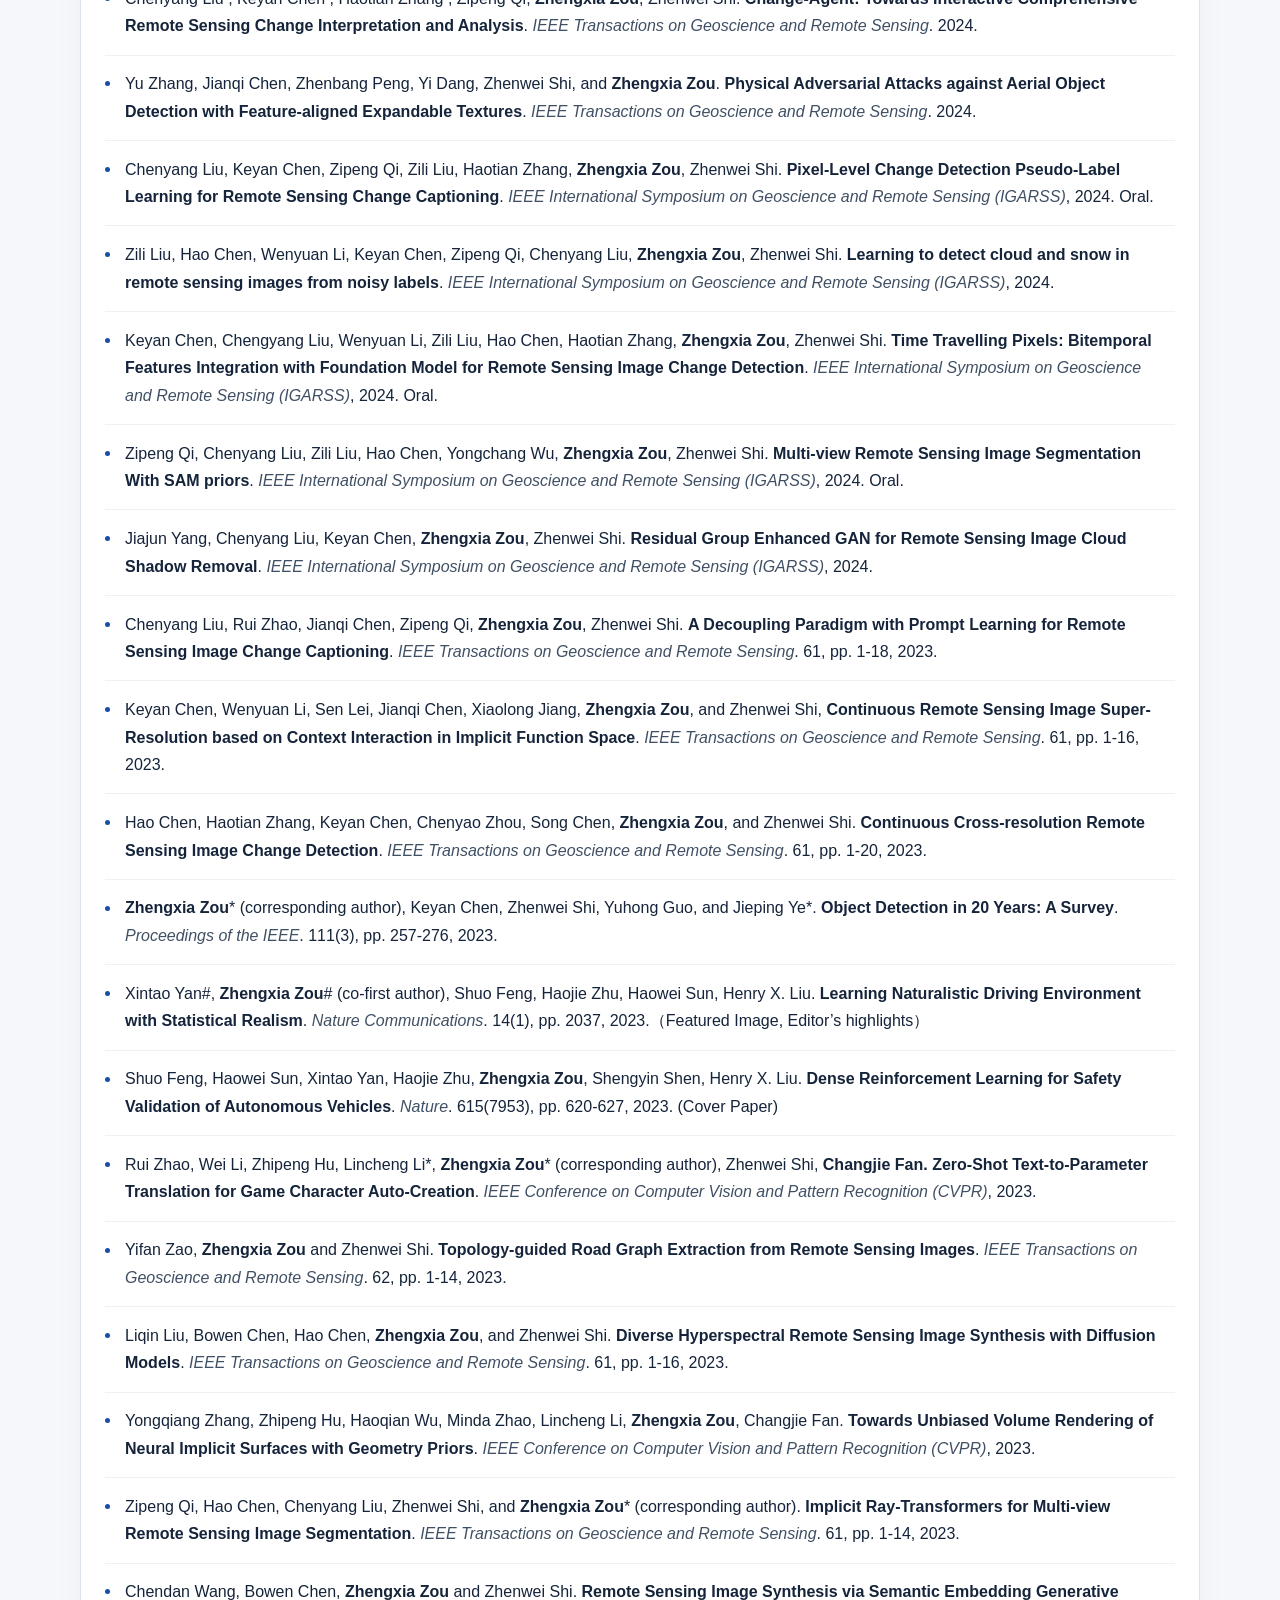
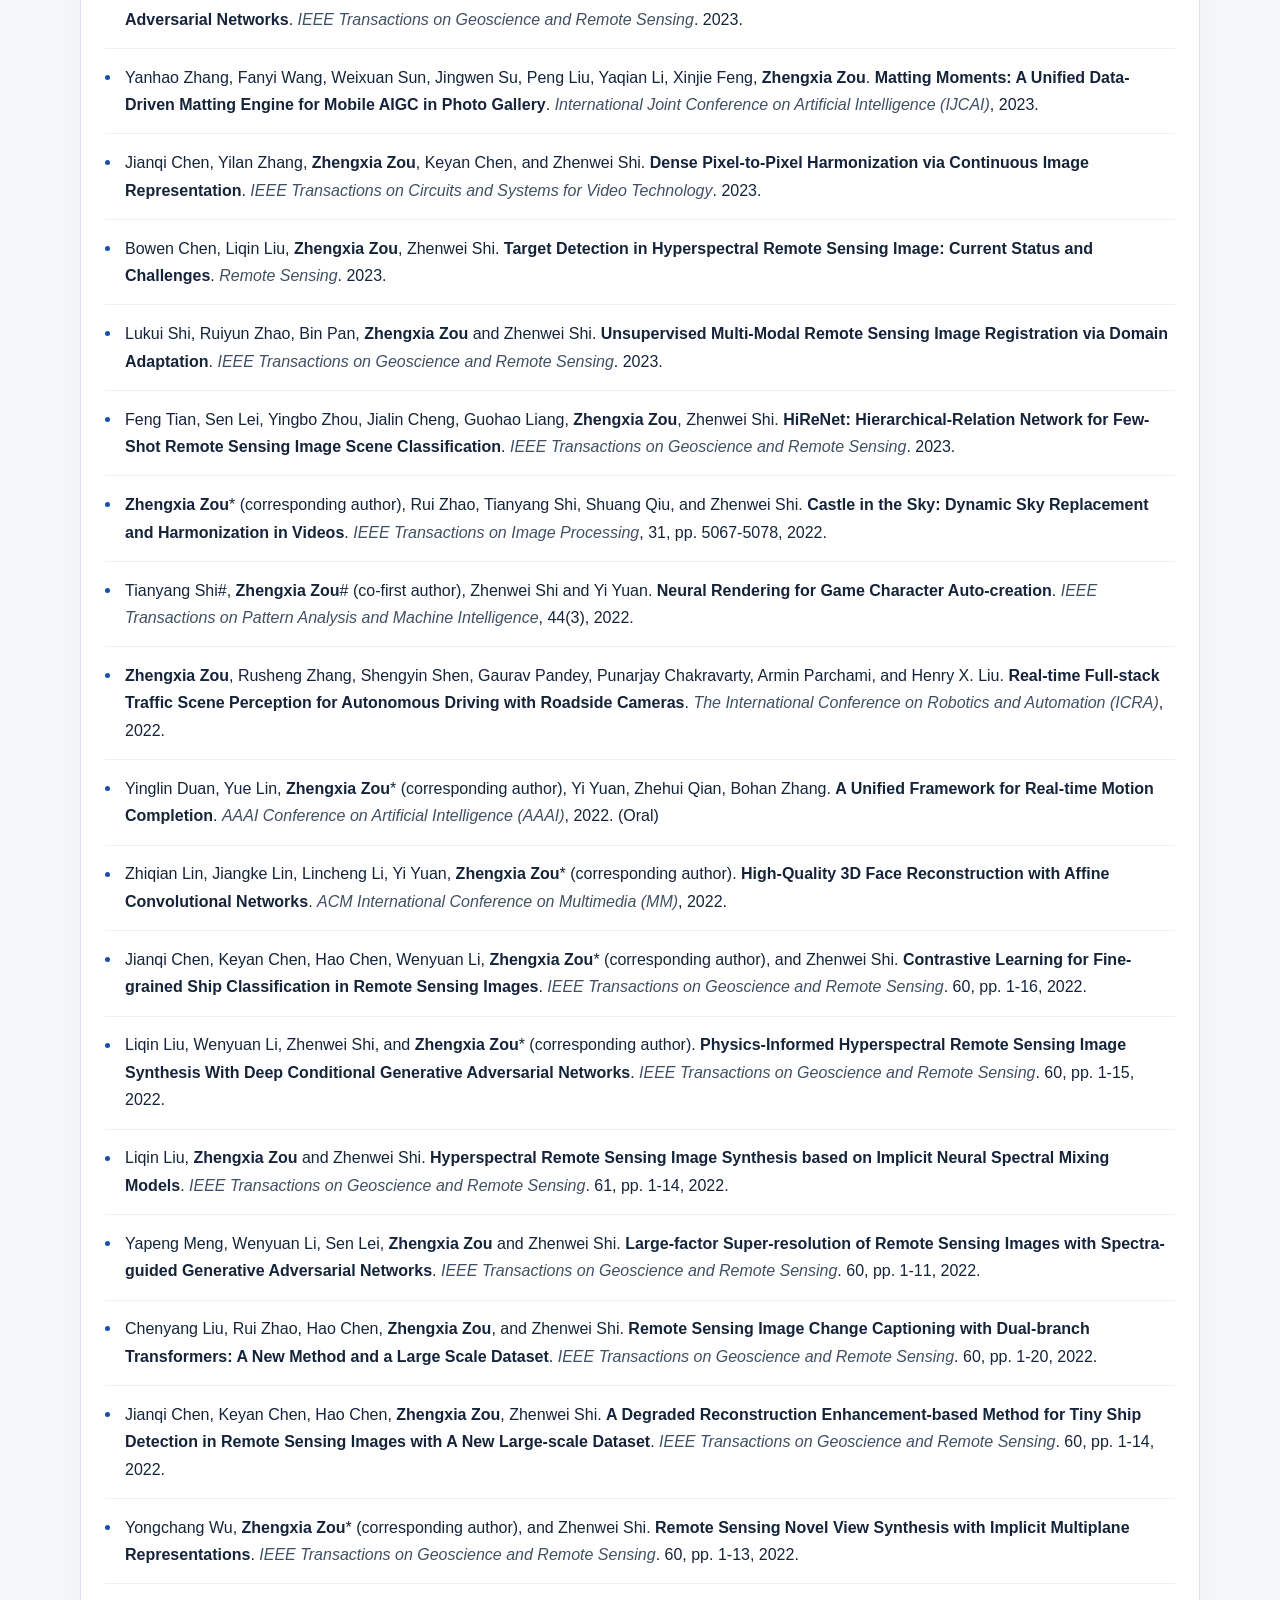
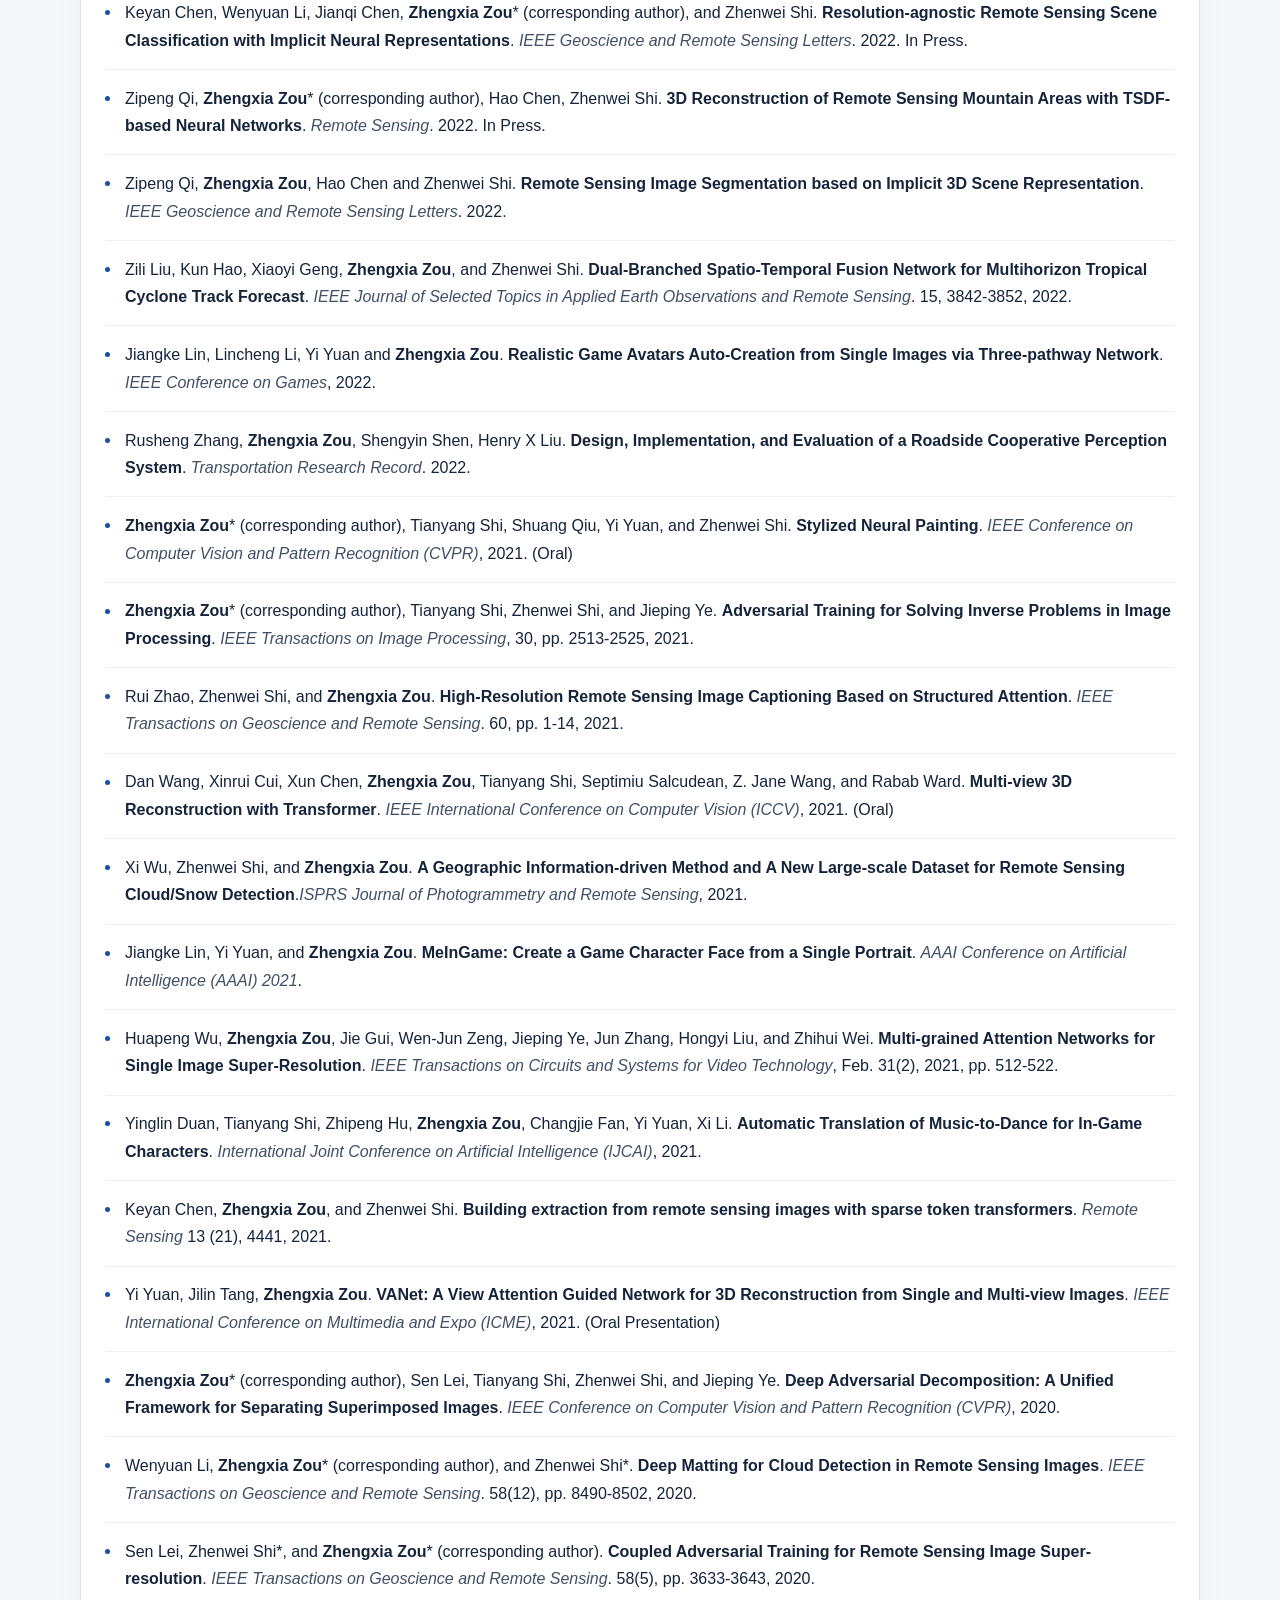
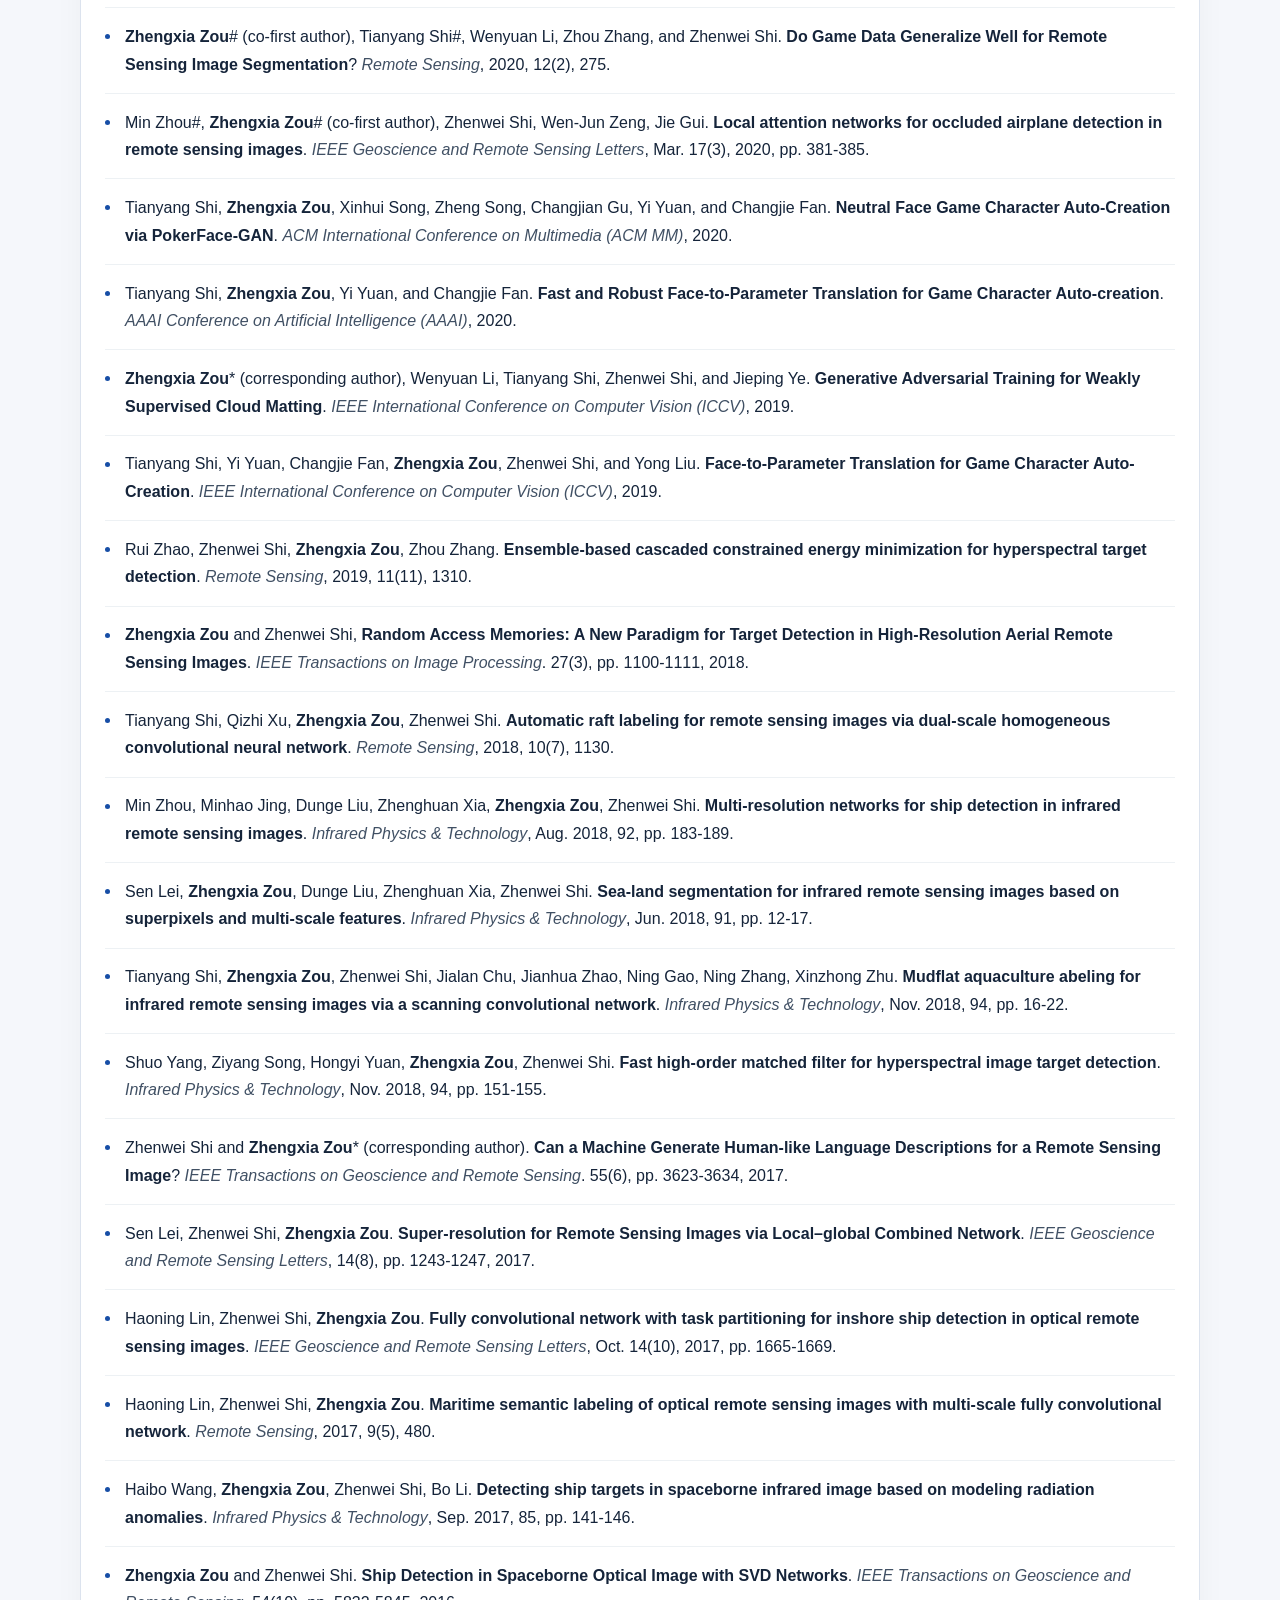
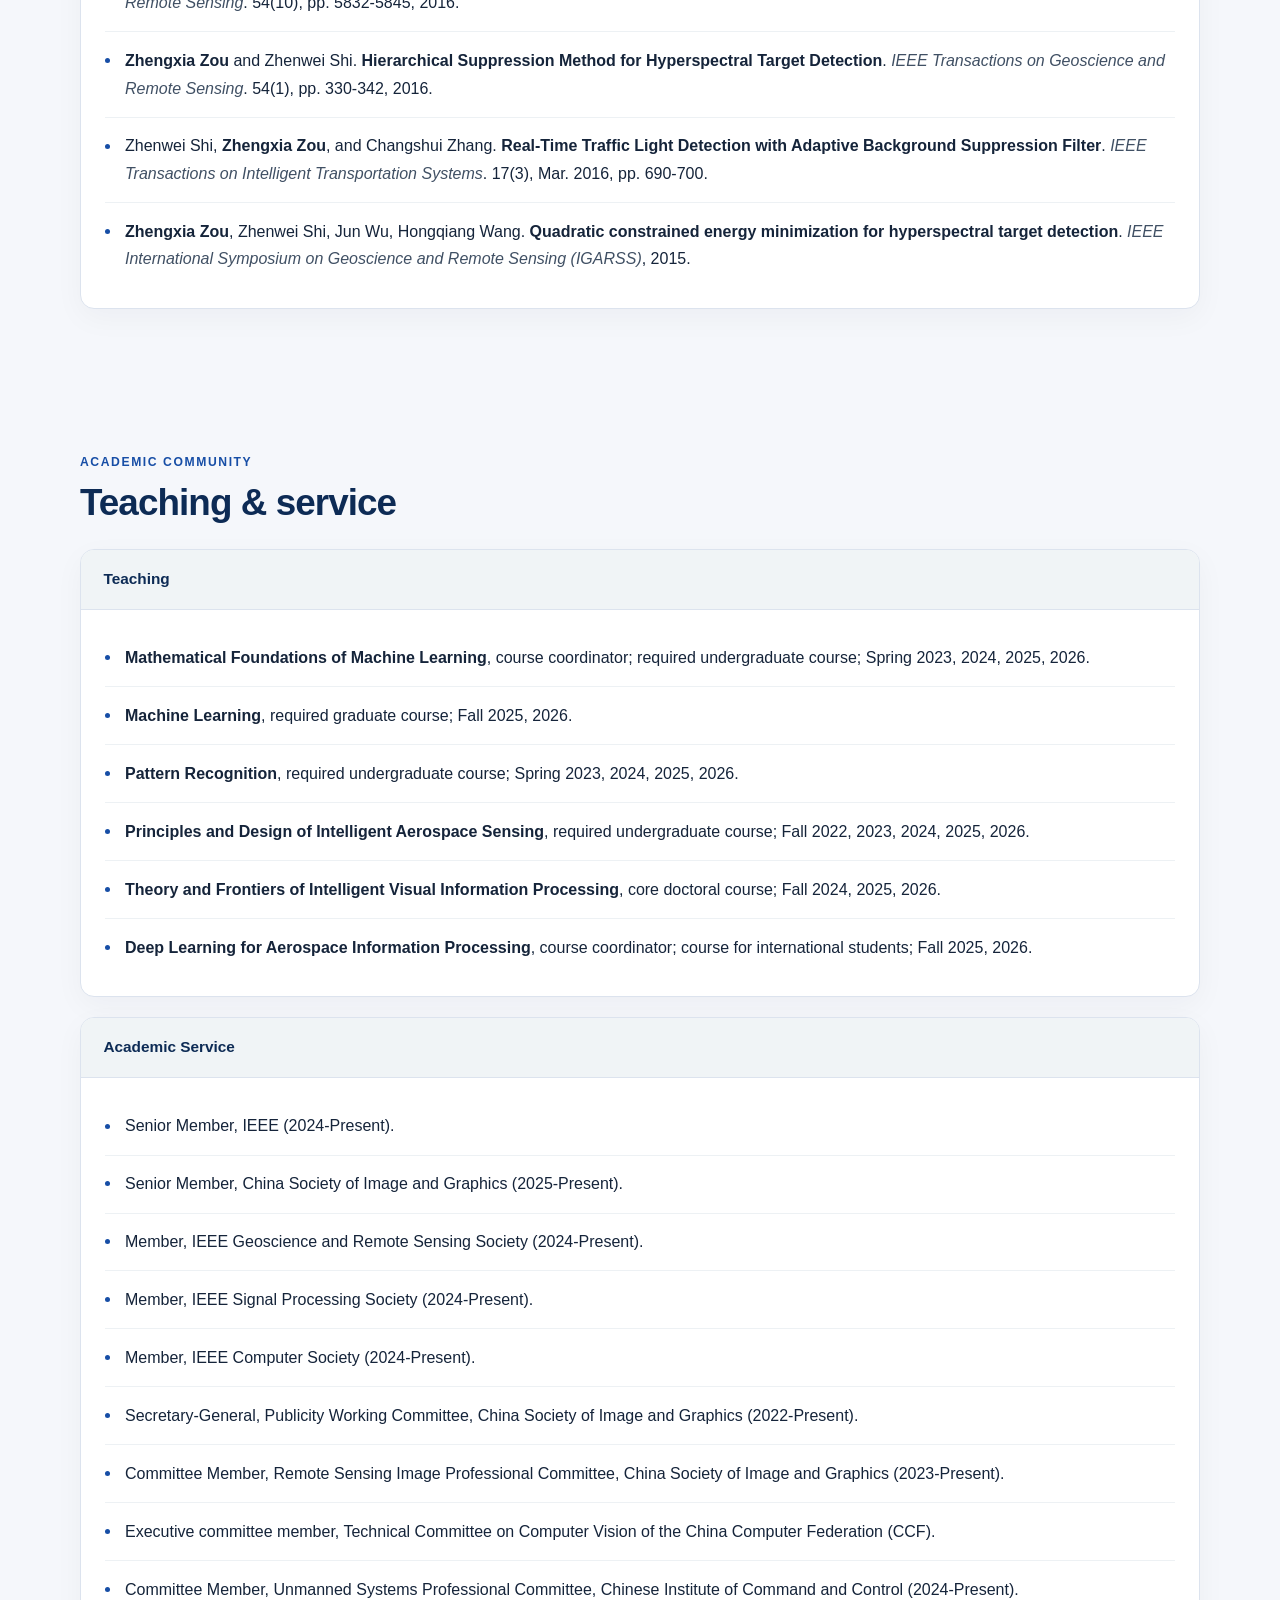
==== commit 612c9860: "Mohan's JSTARS paper added" ====
--- a/index.html
+++ b/index.html
@@ -194,6 +194,10 @@
                   target="_blank">google scholar profile</a></b></div>
               <div class="panel-body">
                 <ul>
+                  <li>Mohan Yang, Bowen Chen, Songru Yang, Liqin Liu, <b>Zhengxia Zou</b>, and Zhenwei Shi*.
+                    <b>TMo-VSR: Temporally Modulated Heterogeneous Spatial Experts for Satellite Video Super-Resolution.</b>
+                    <i>IEEE Journal of Selected Topics in Applied Earth Observations and Remote Sensing.</i> 2026. In Press.</li>
+                  <br>
                   <li>Keyan Chen, Wenyuan Li, <b>Zhengxia Zou</b>, Shijian Lu, Chenyang Liu, Bowen Chen, and Zhenwei Shi*.
                     <b>DynamicVis: Dynamic Visual Perception for Efficient Remote Sensing Foundation Models.</b>
                     <i>ISPRS Journal of Photogrammetry and Remote Sensing.</i> 2026. In Press.</li>
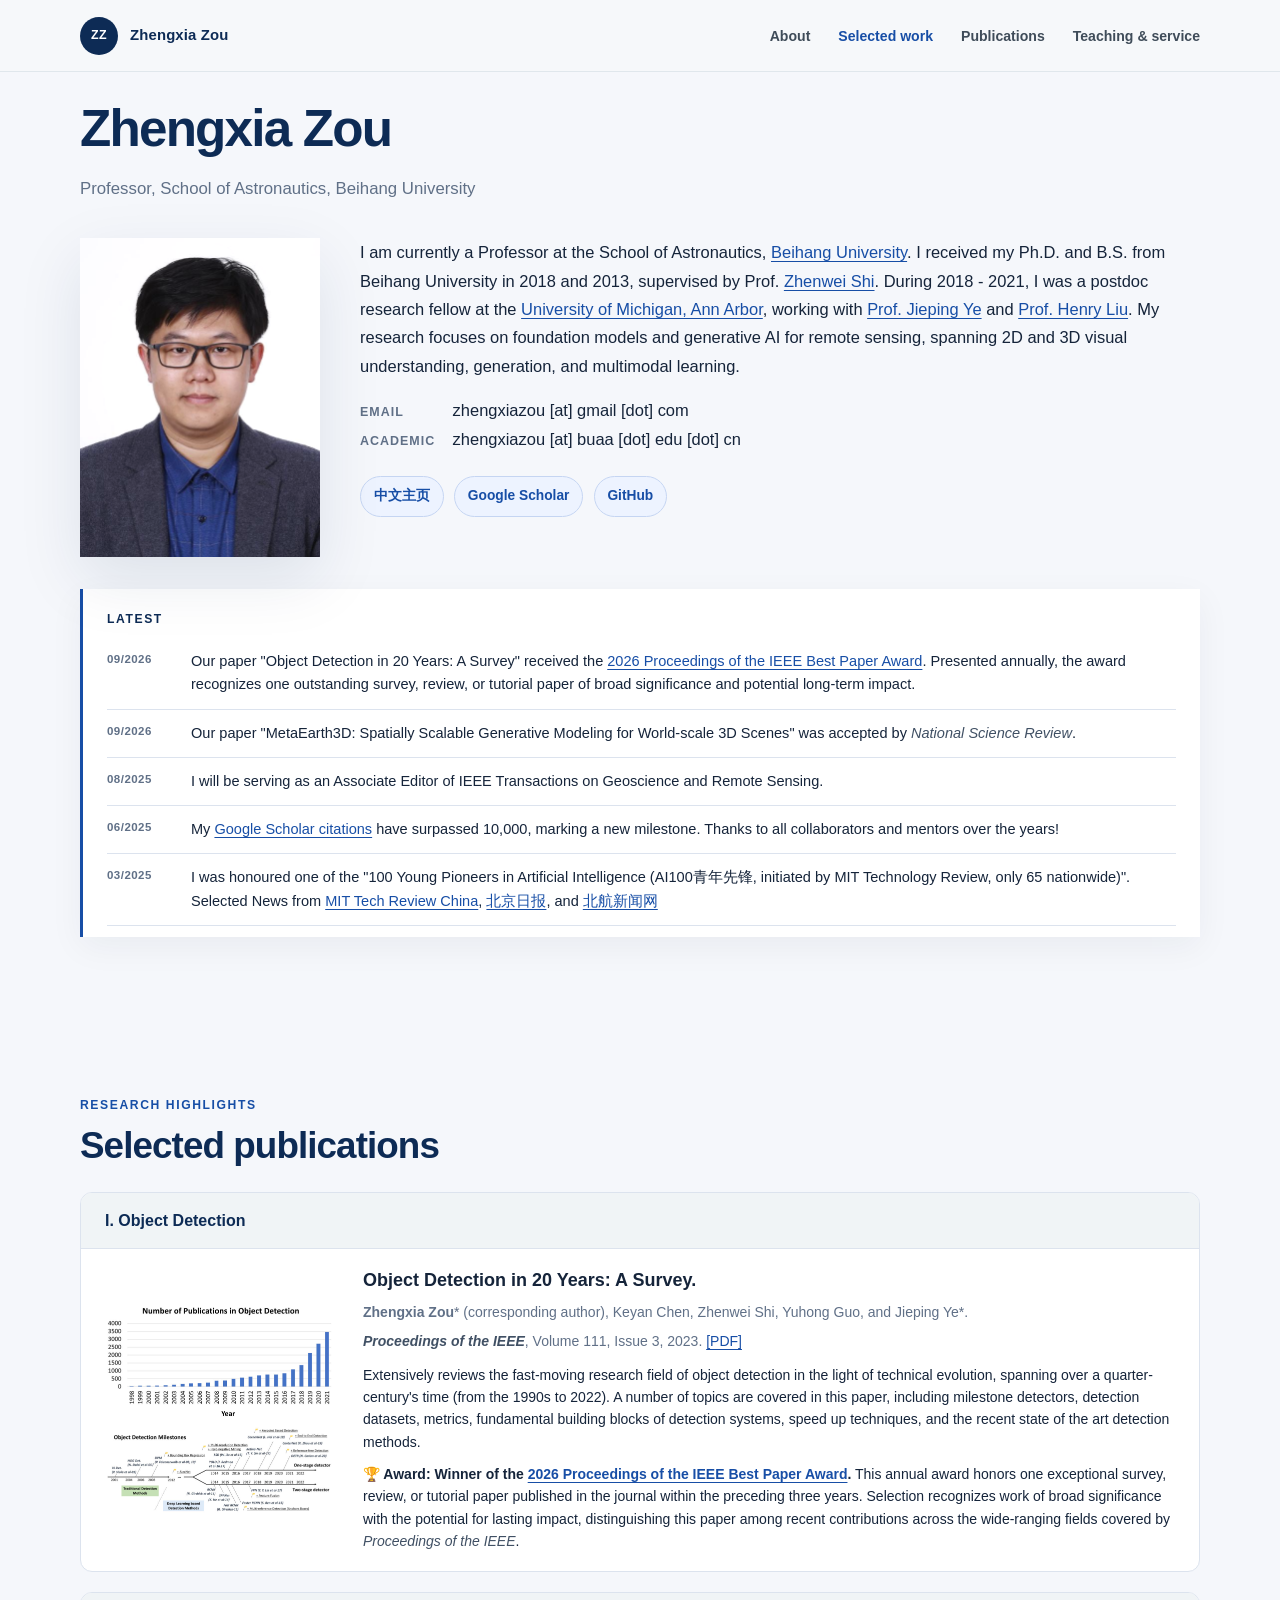
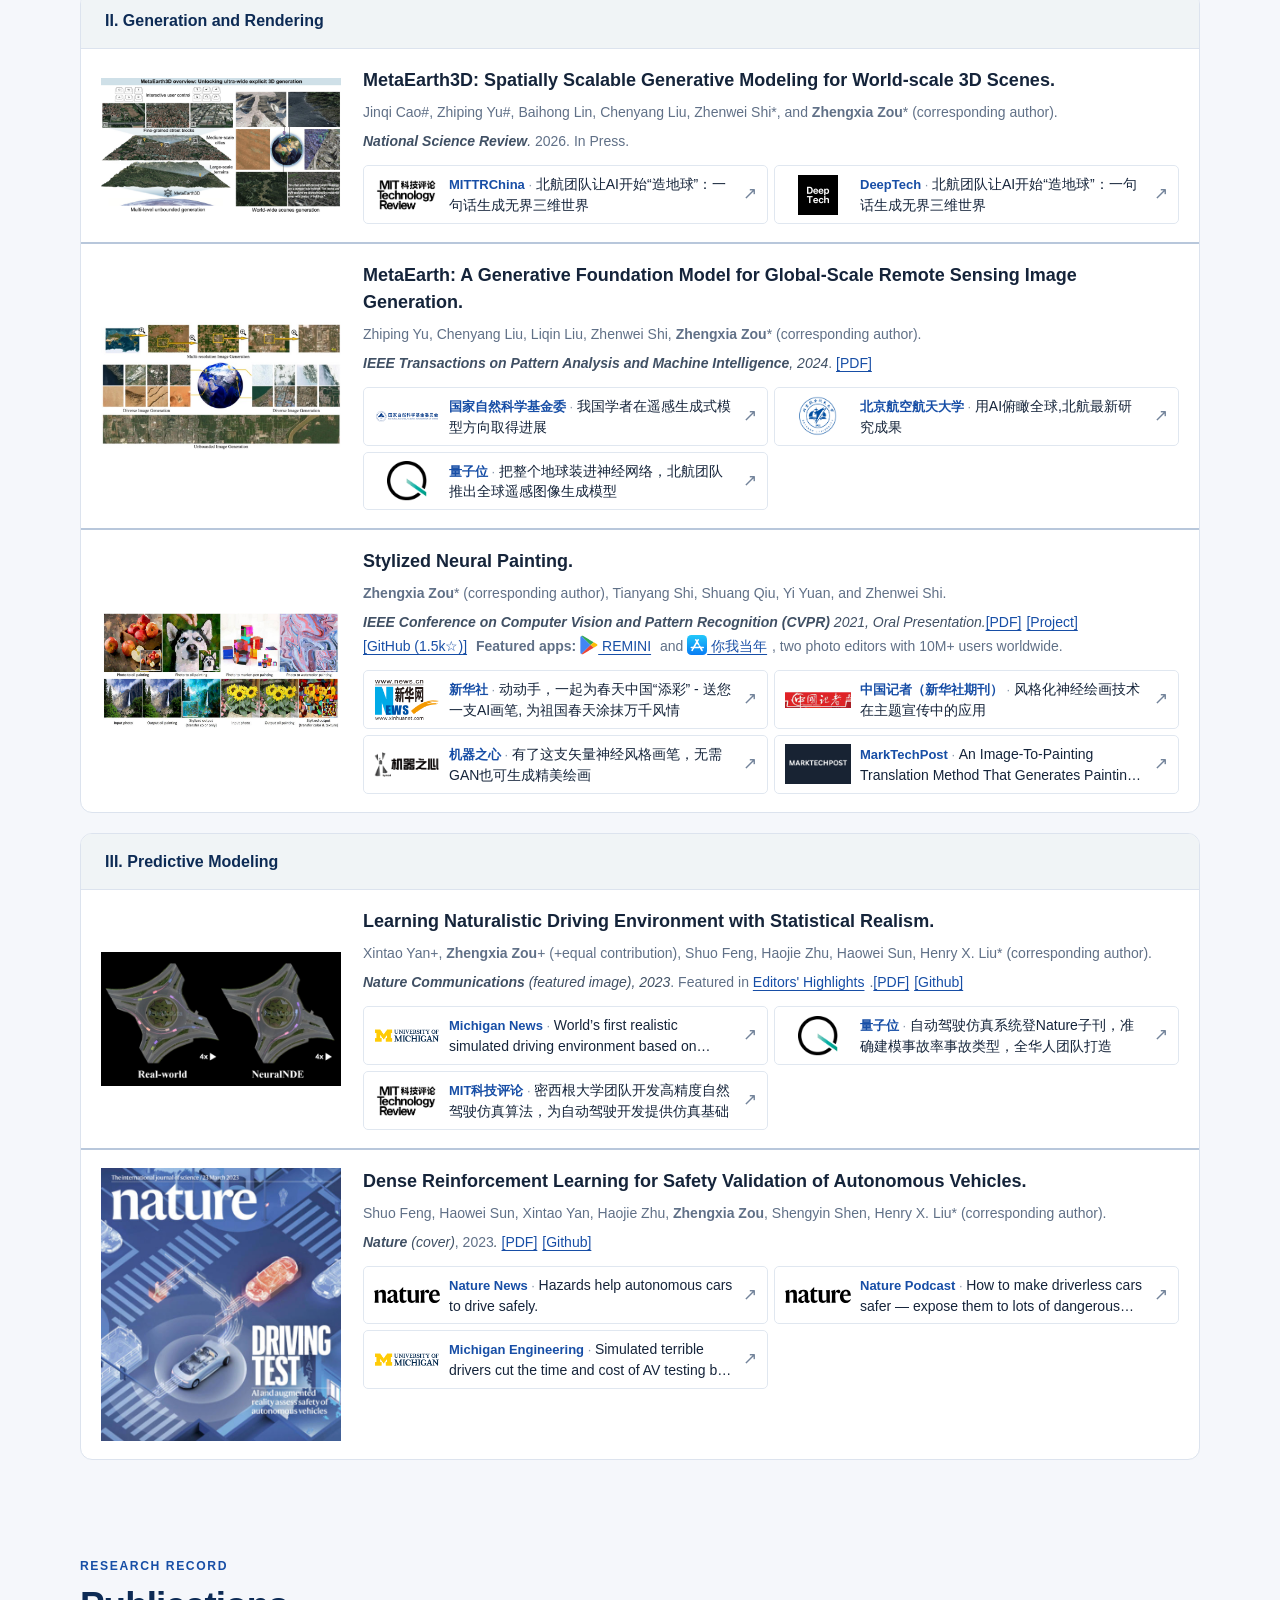
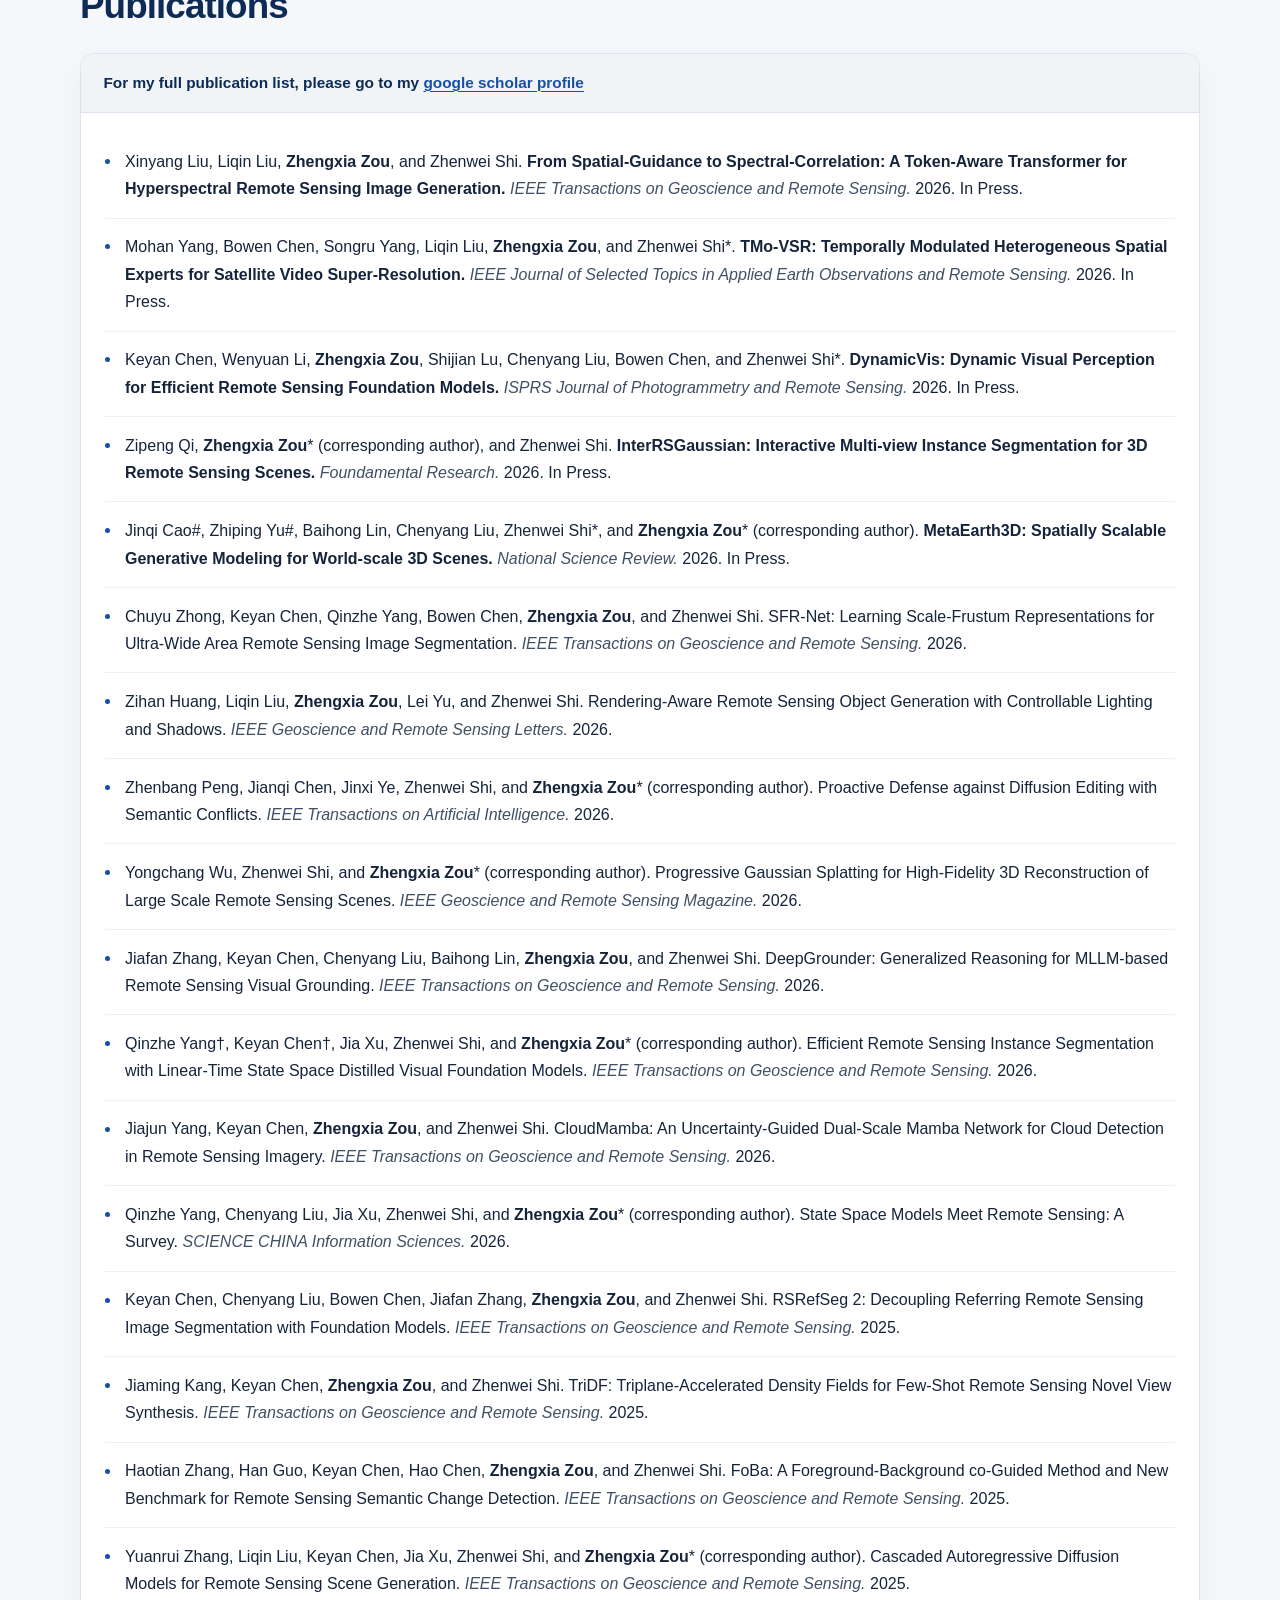
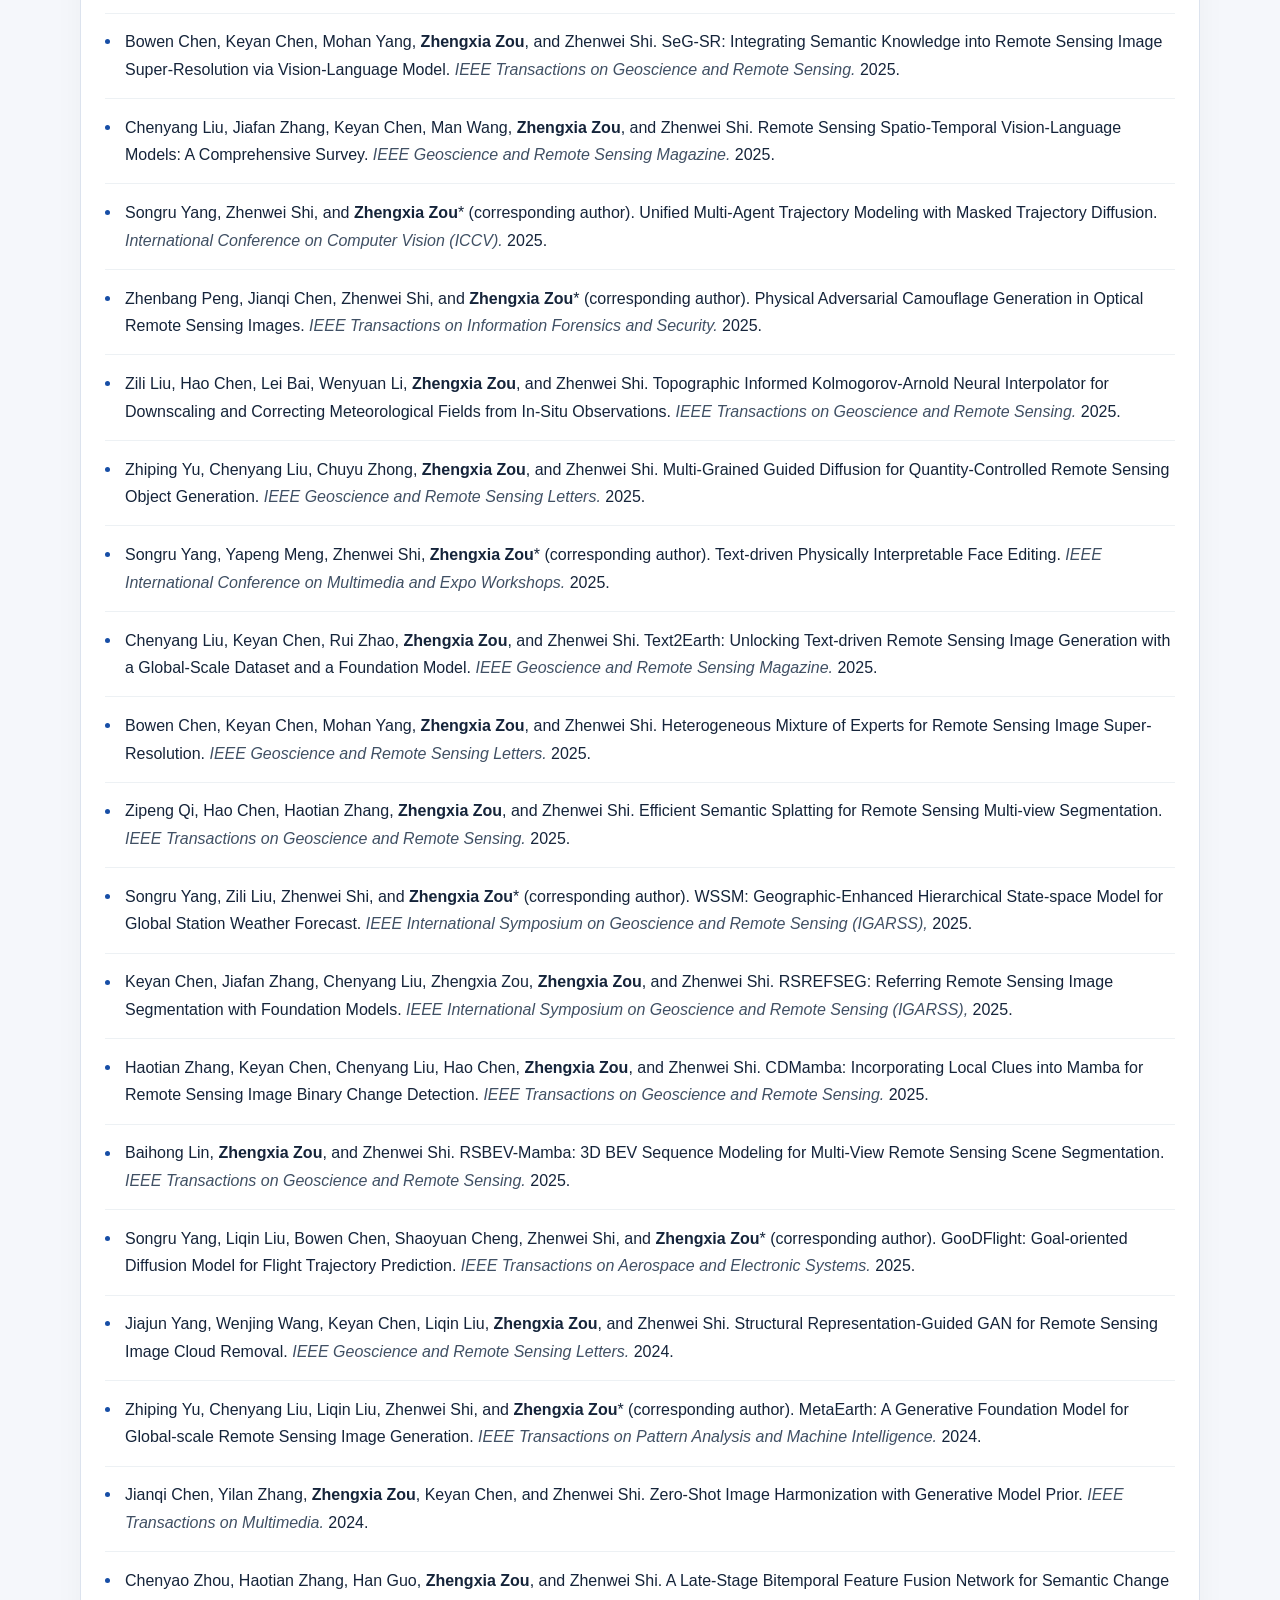
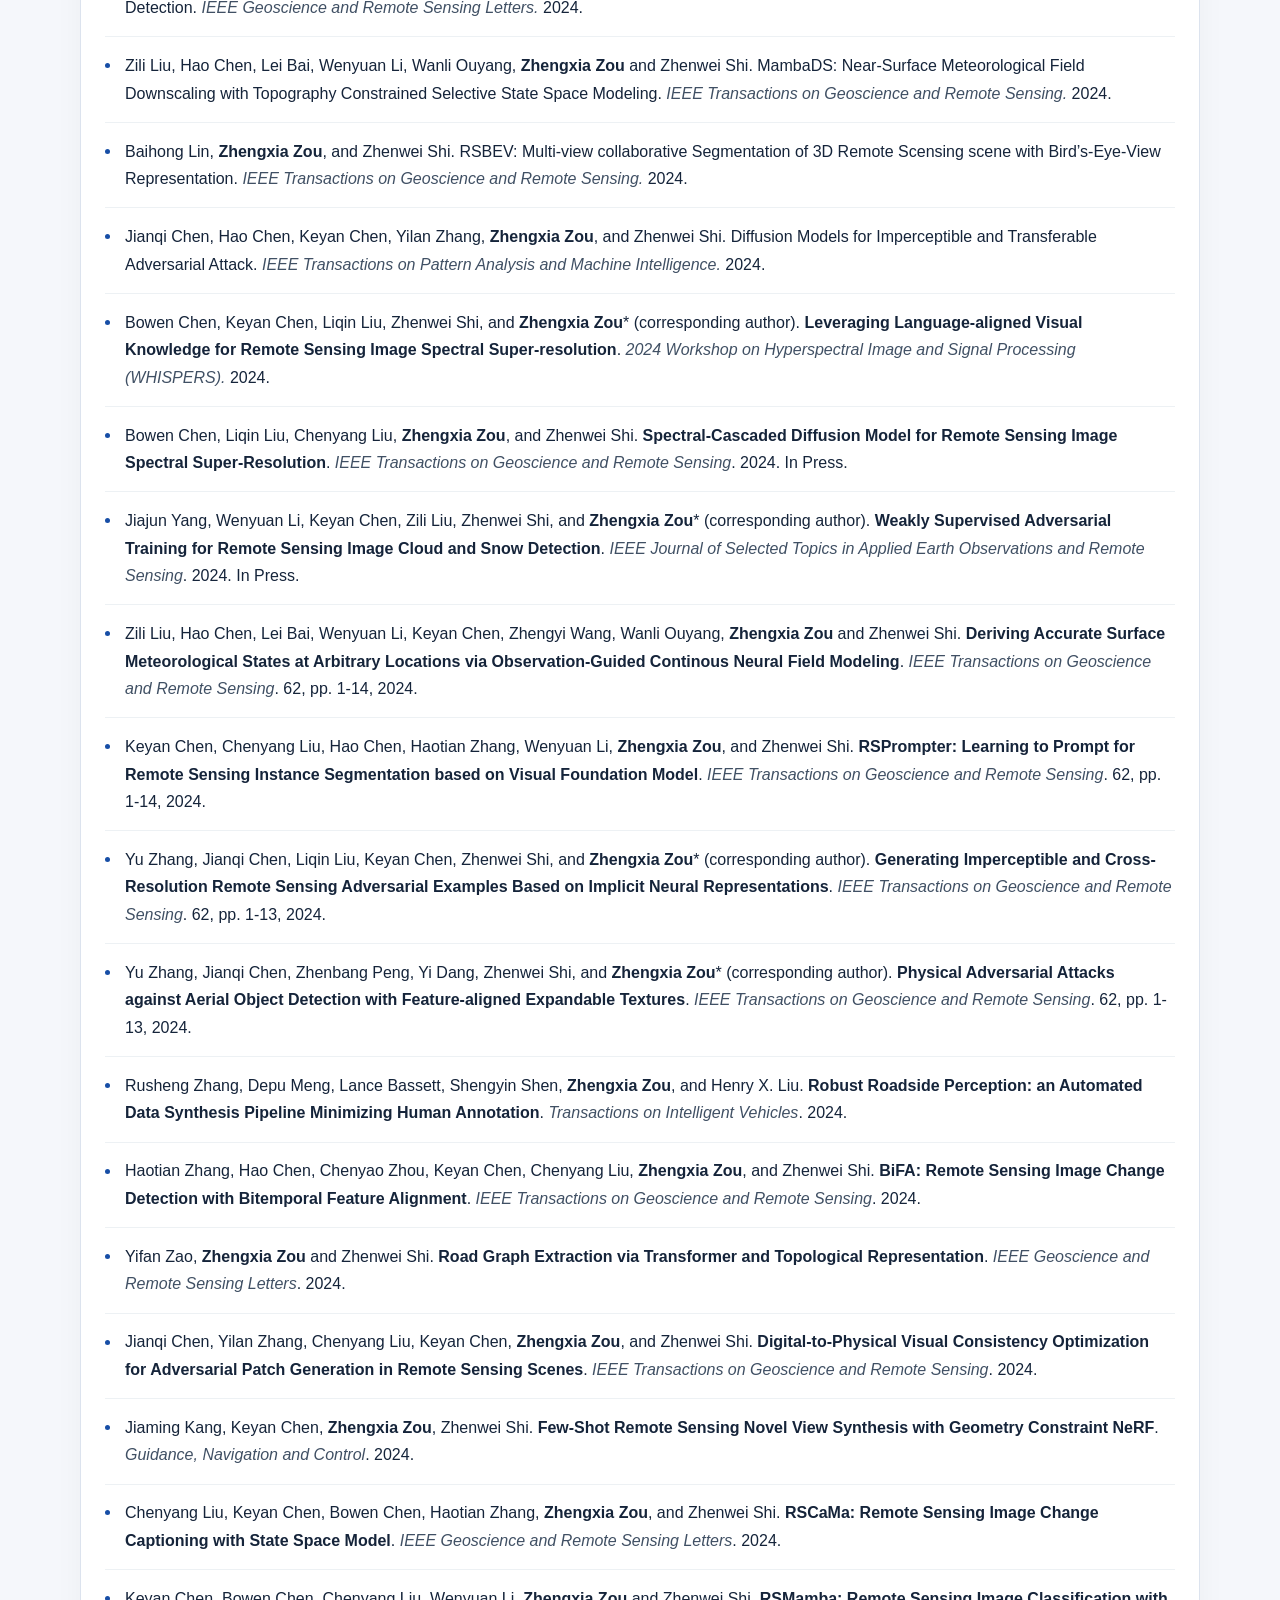
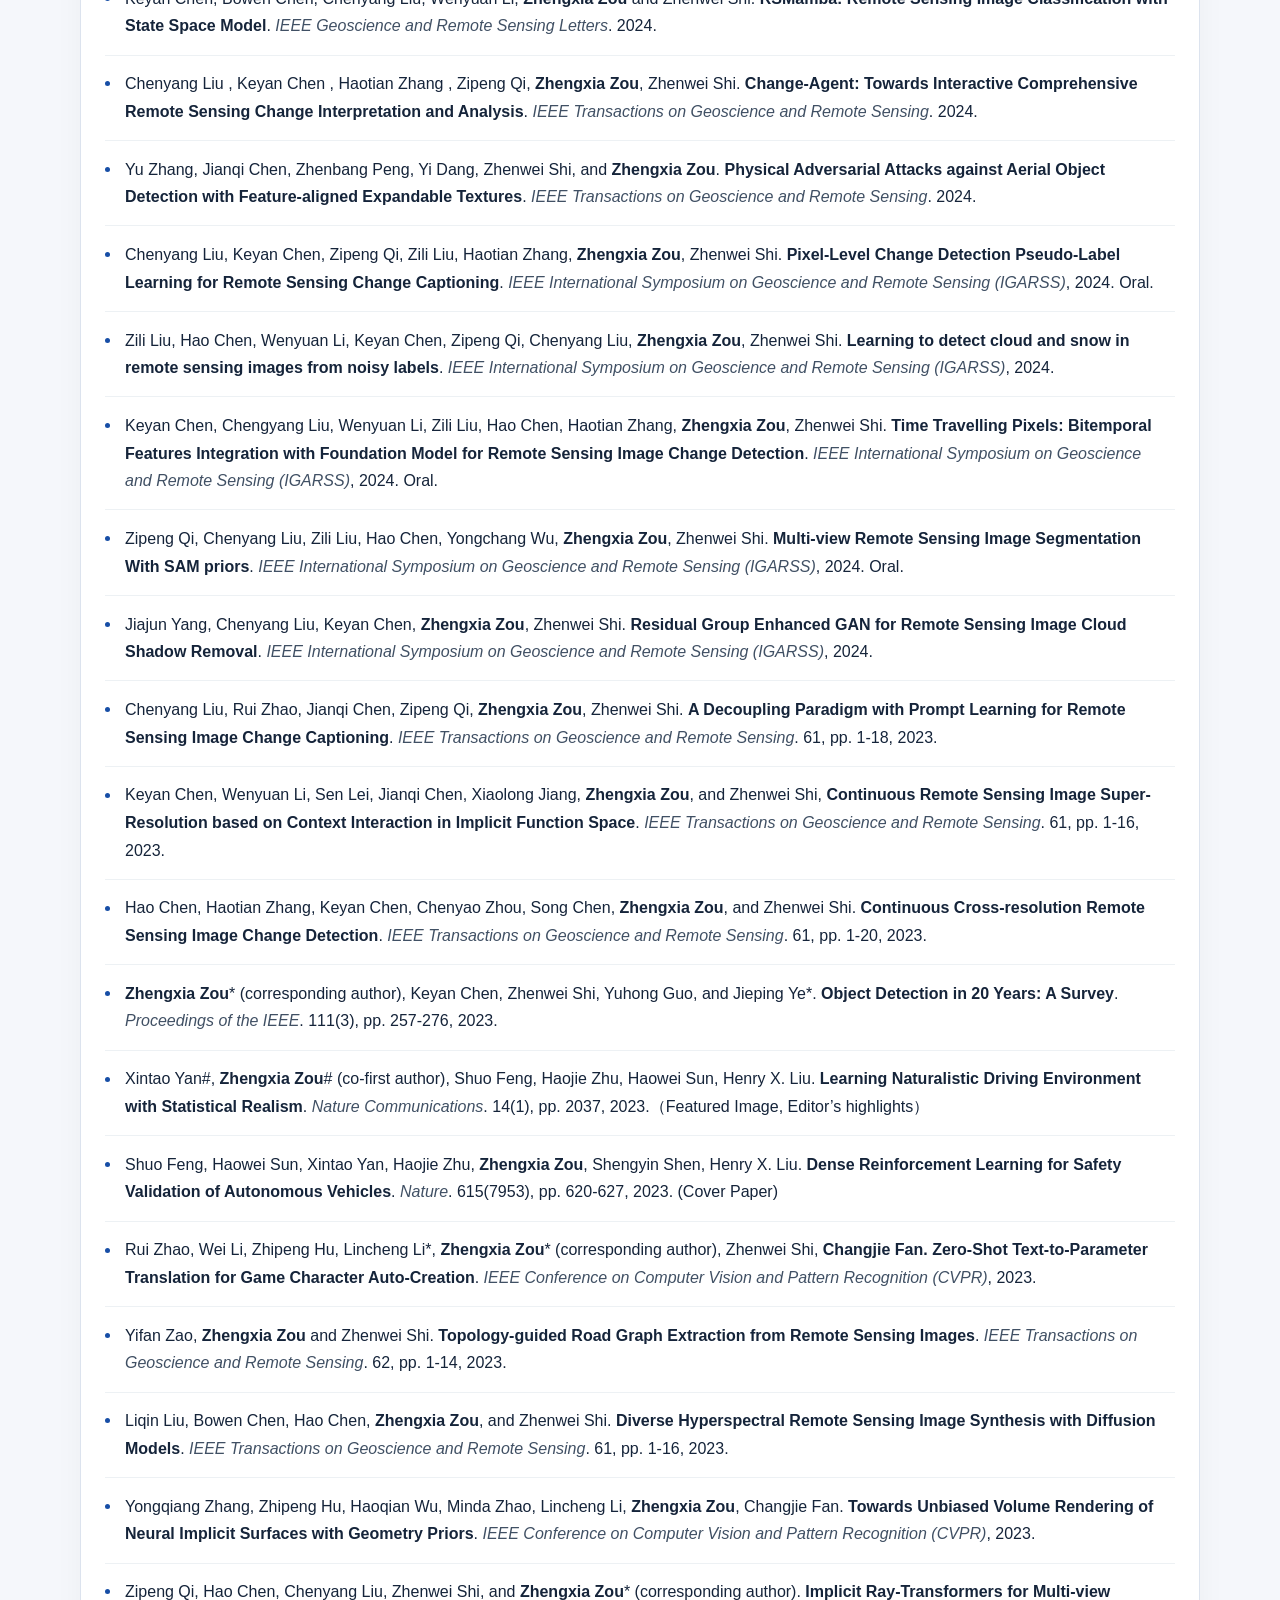
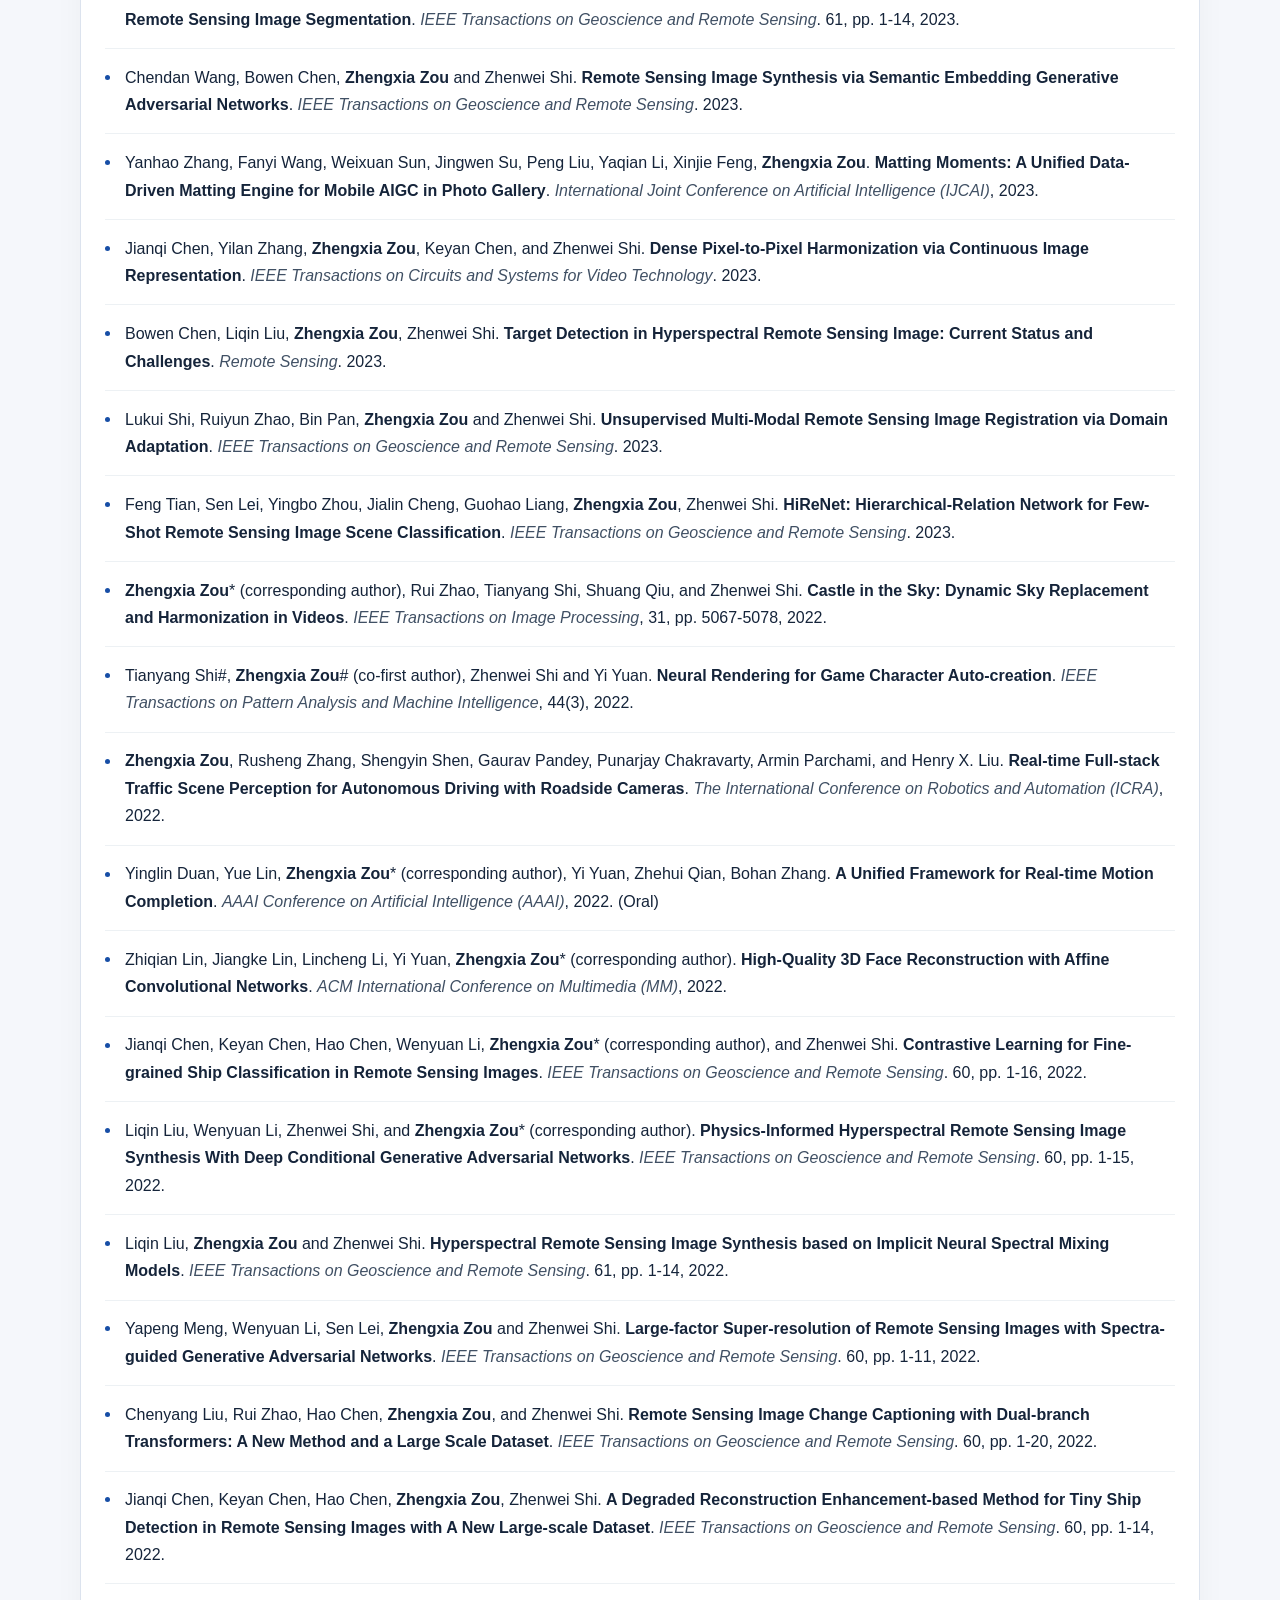
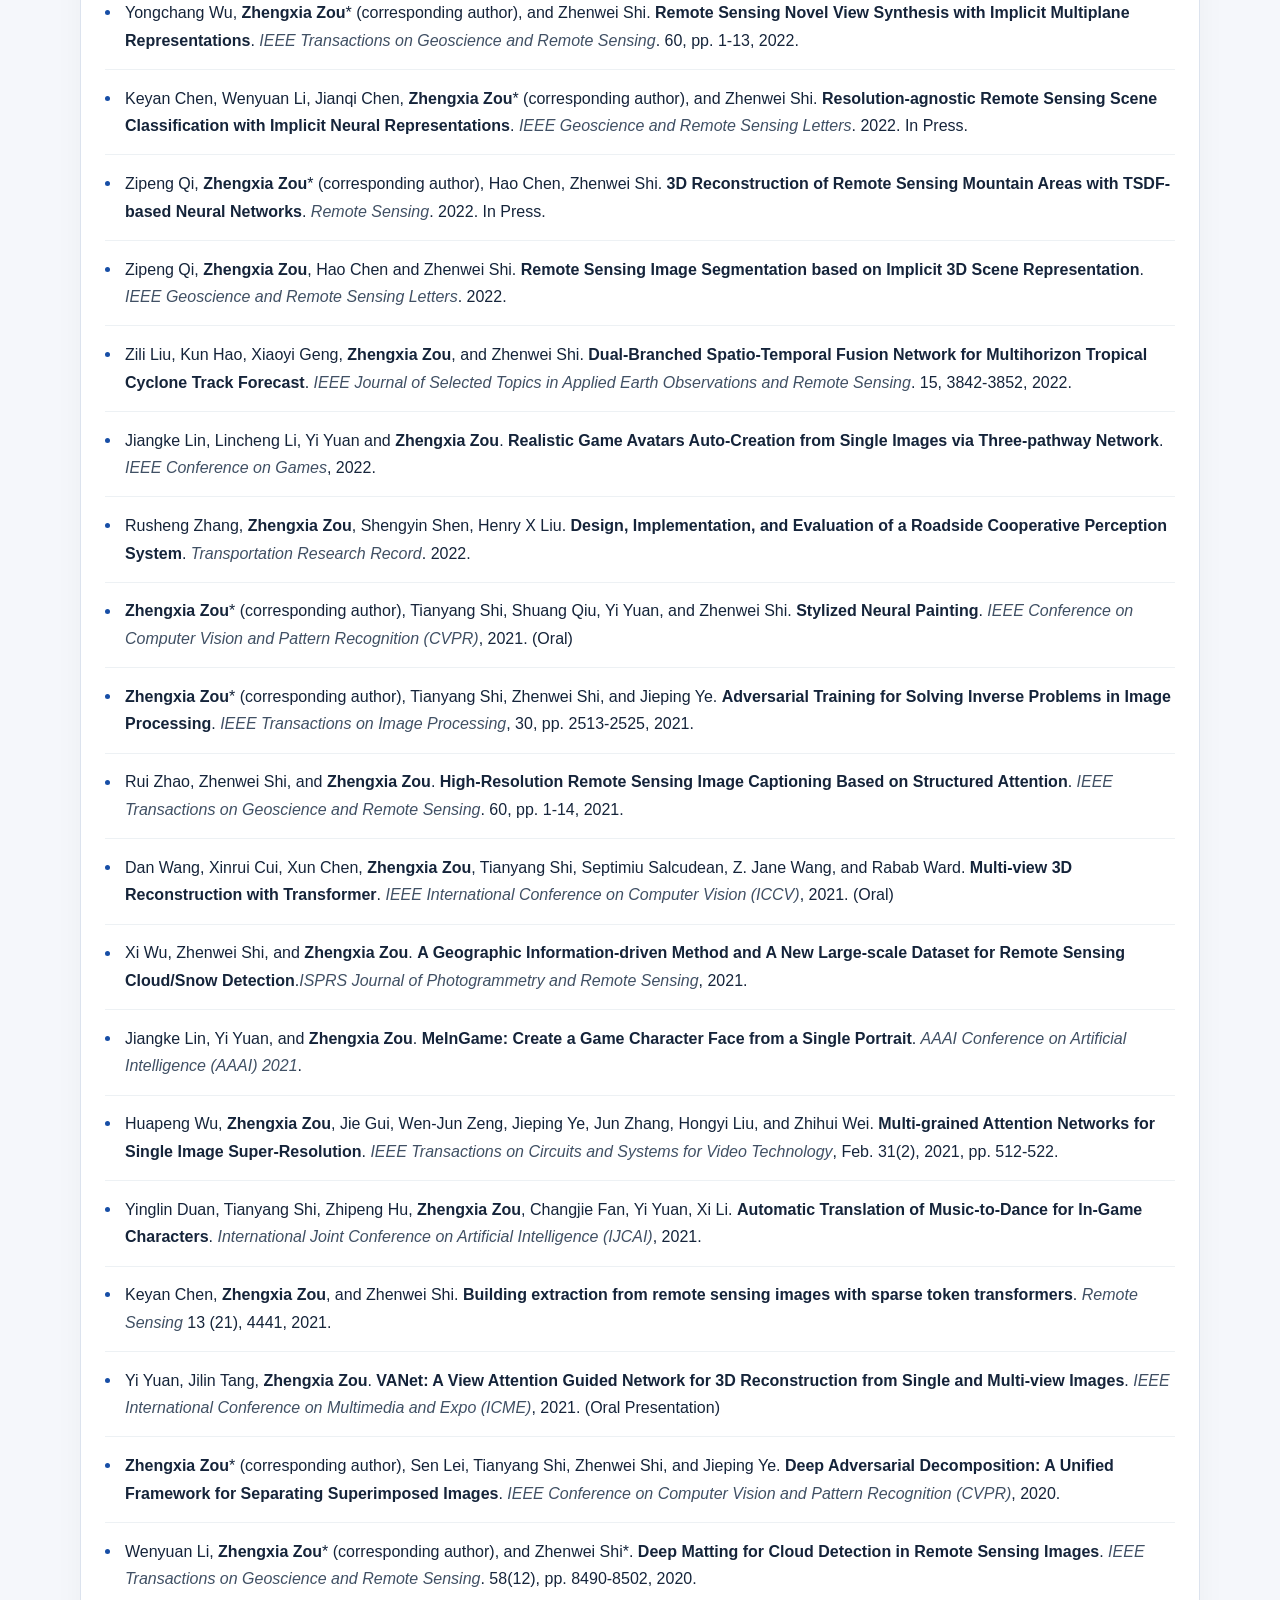
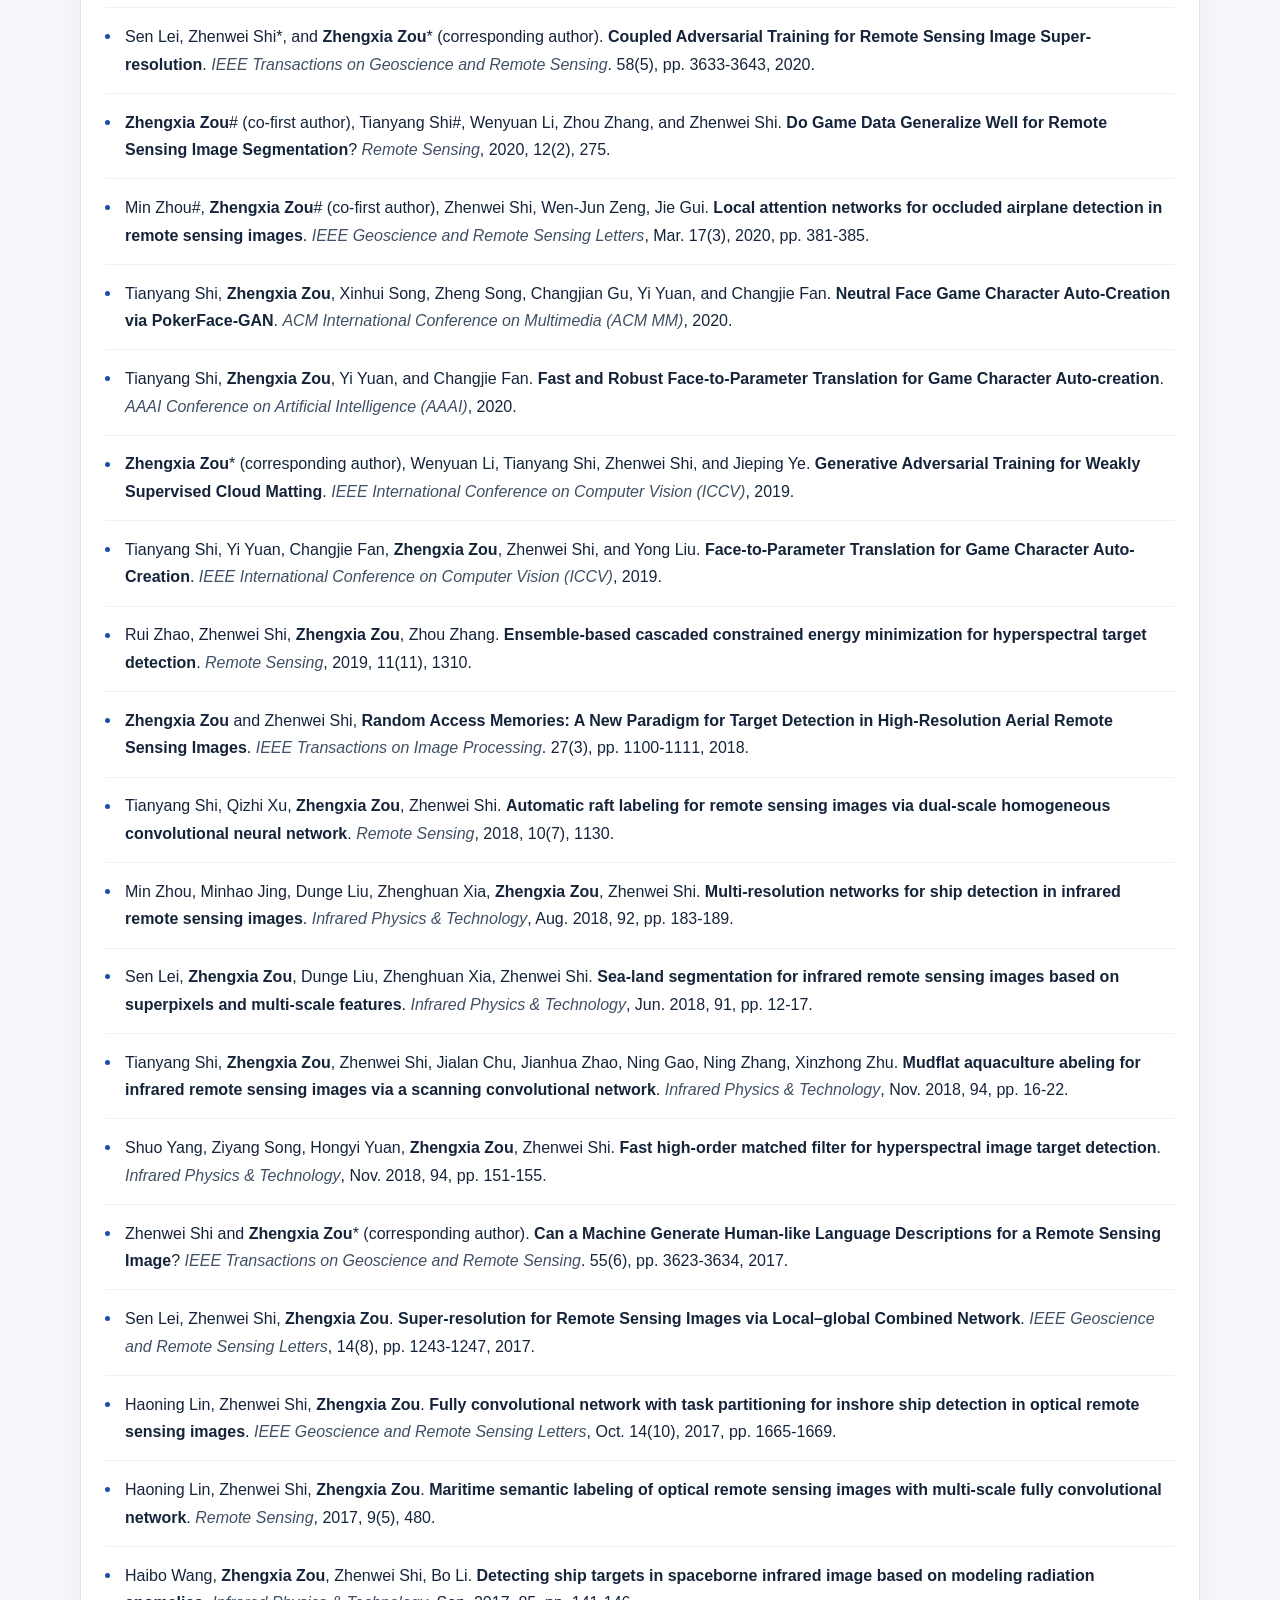
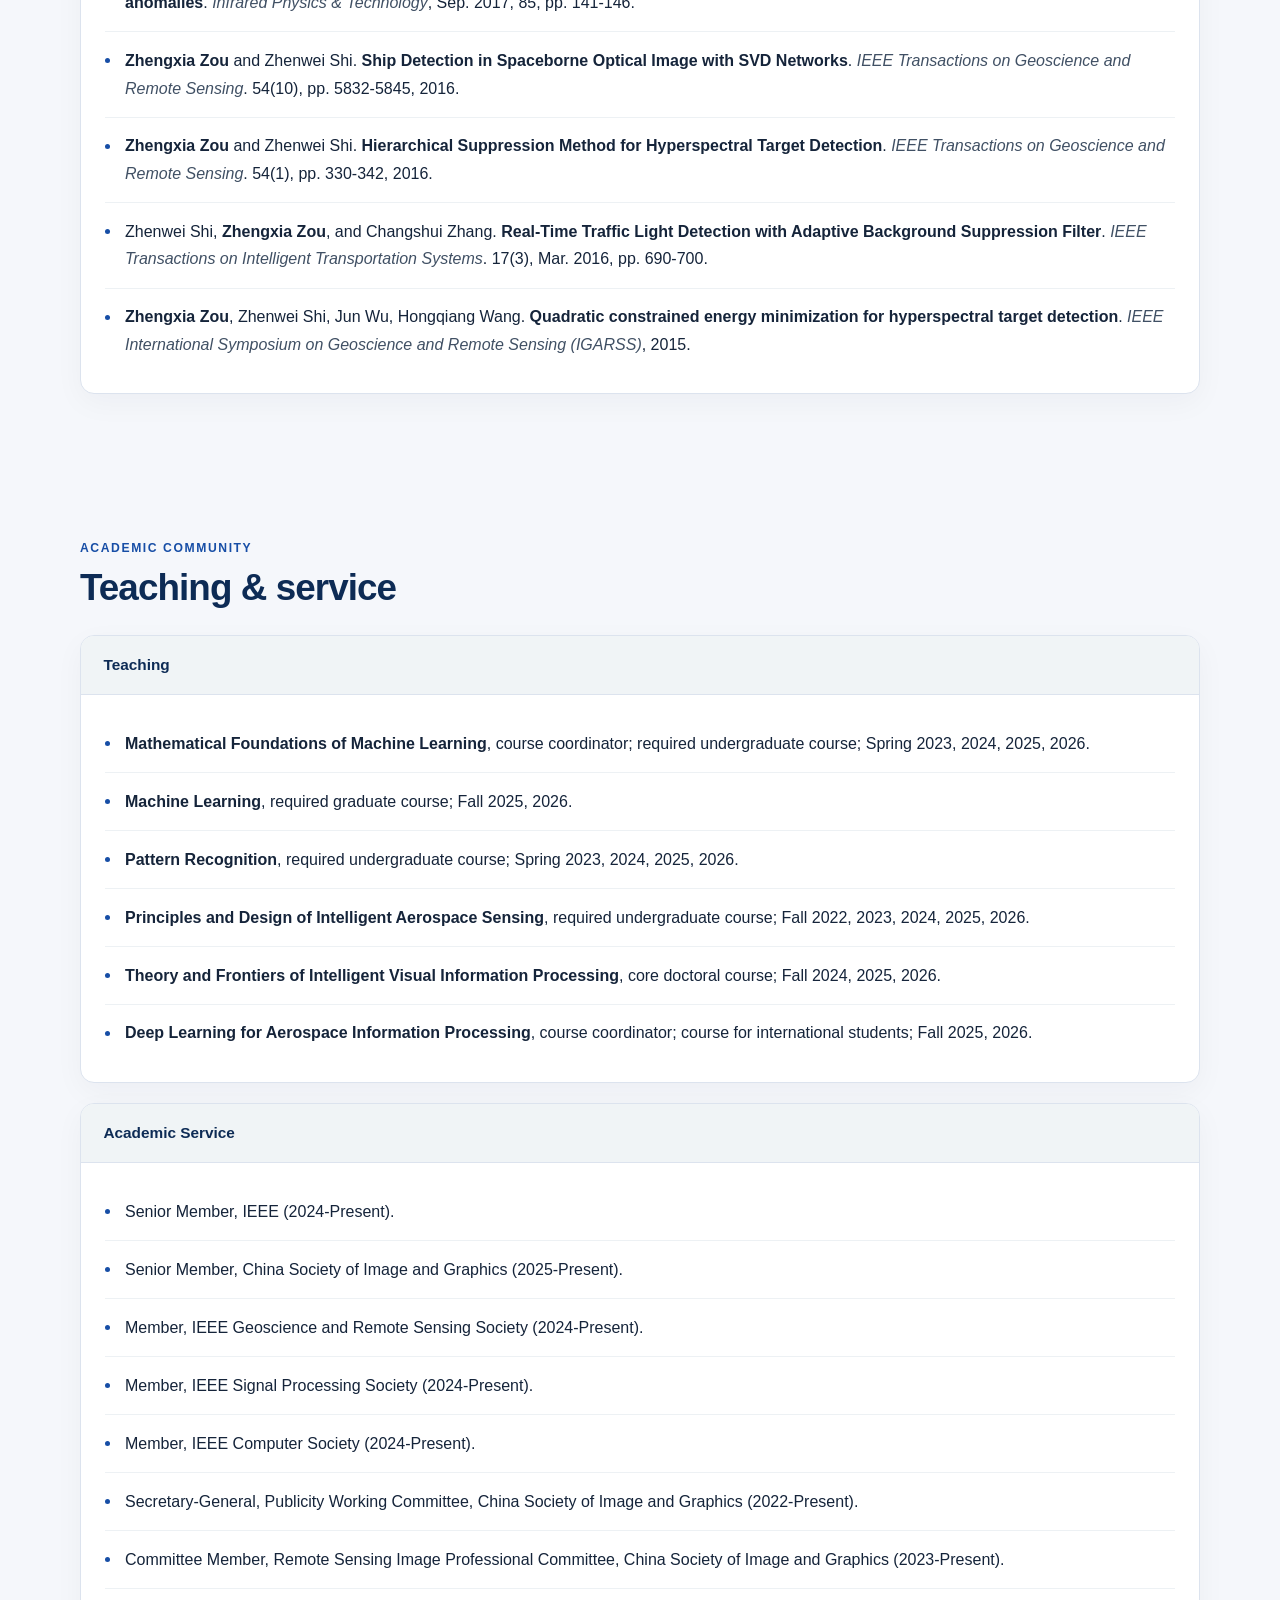
==== commit 0bd9638a: "Xinyang's TGRS added" ====
--- a/index.html
+++ b/index.html
@@ -194,6 +194,10 @@
                   target="_blank">google scholar profile</a></b></div>
               <div class="panel-body">
                 <ul>
+                  <li>Xinyang Liu, Liqin Liu, <b>Zhengxia Zou</b>, and Zhenwei Shi.
+                    <b>From Spatial-Guidance to Spectral-Correlation: A Token-Aware Transformer for Hyperspectral Remote Sensing Image Generation.</b>
+                    <i>IEEE Transactions on Geoscience and Remote Sensing.</i> 2026. In Press.</li>
+                  <br>
                   <li>Mohan Yang, Bowen Chen, Songru Yang, Liqin Liu, <b>Zhengxia Zou</b>, and Zhenwei Shi*.
                     <b>TMo-VSR: Temporally Modulated Heterogeneous Spatial Experts for Satellite Video Super-Resolution.</b>
                     <i>IEEE Journal of Selected Topics in Applied Earth Observations and Remote Sensing.</i> 2026. In Press.</li>
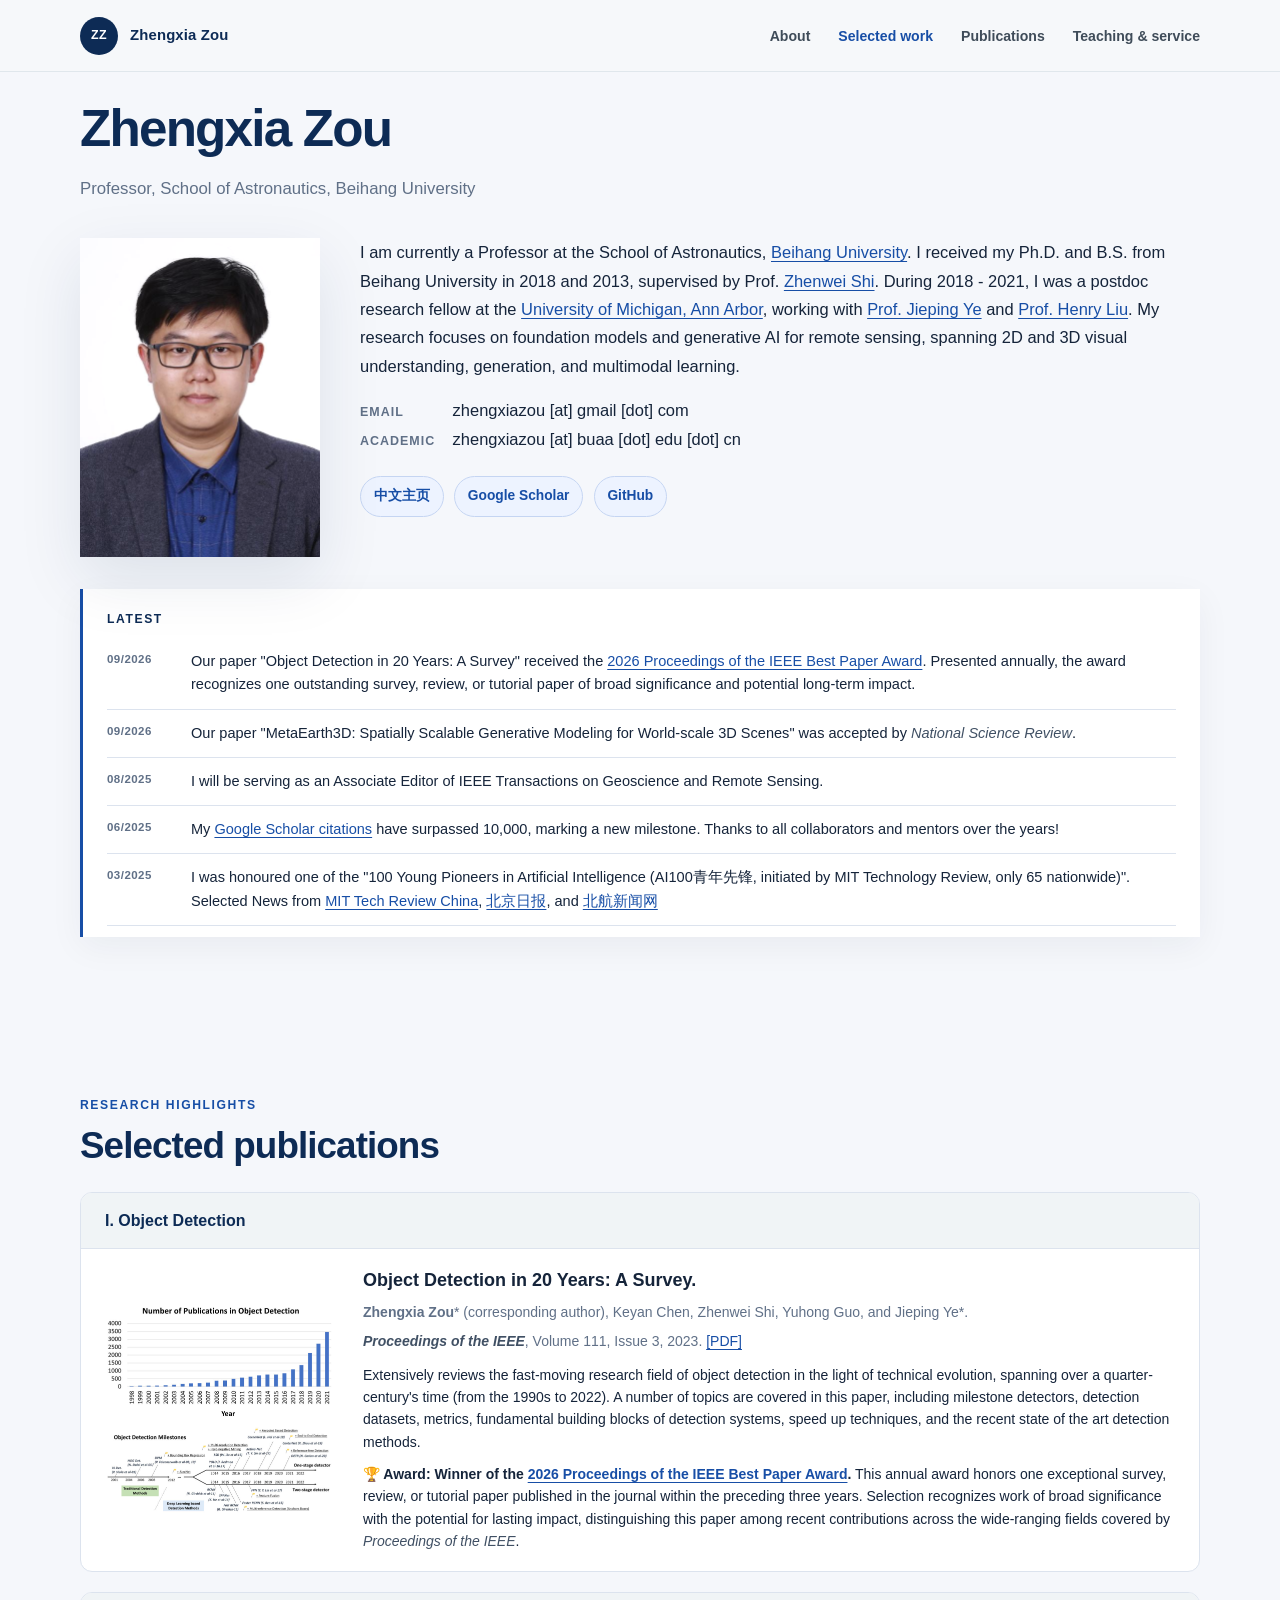
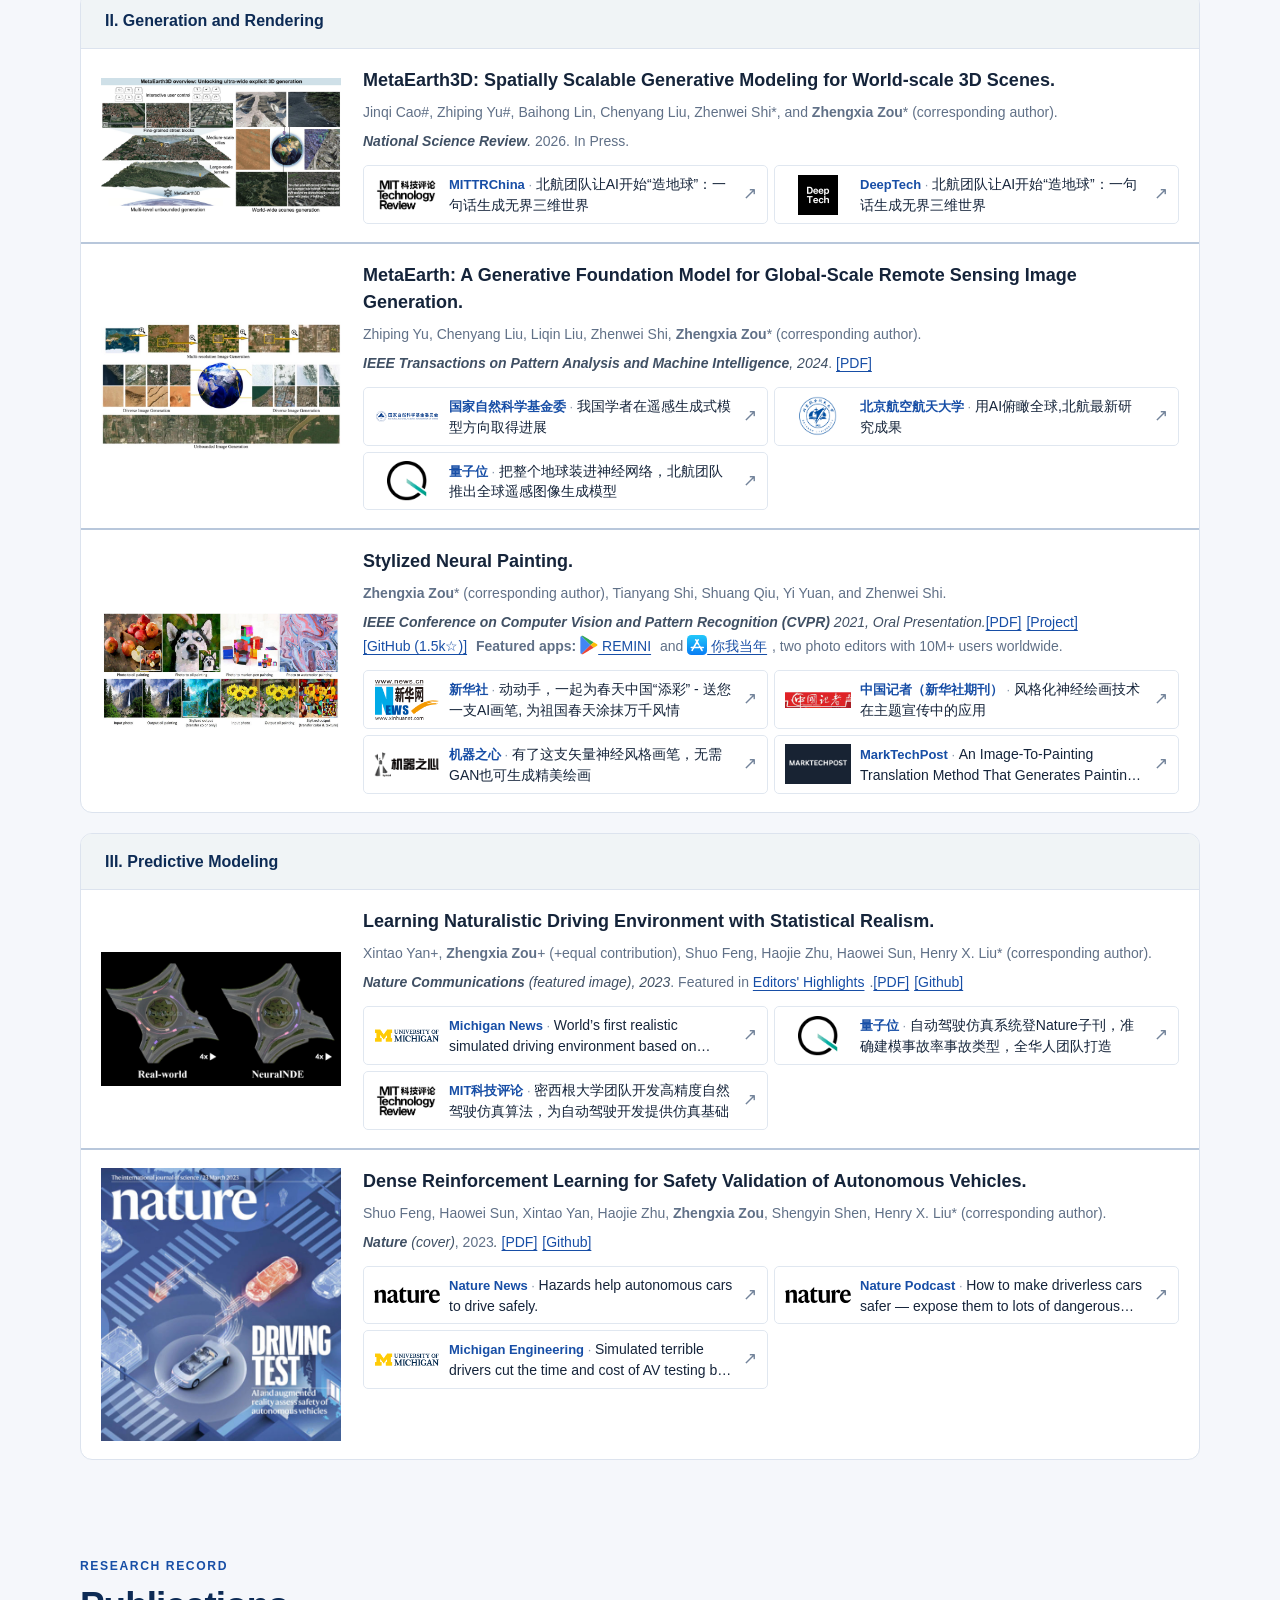
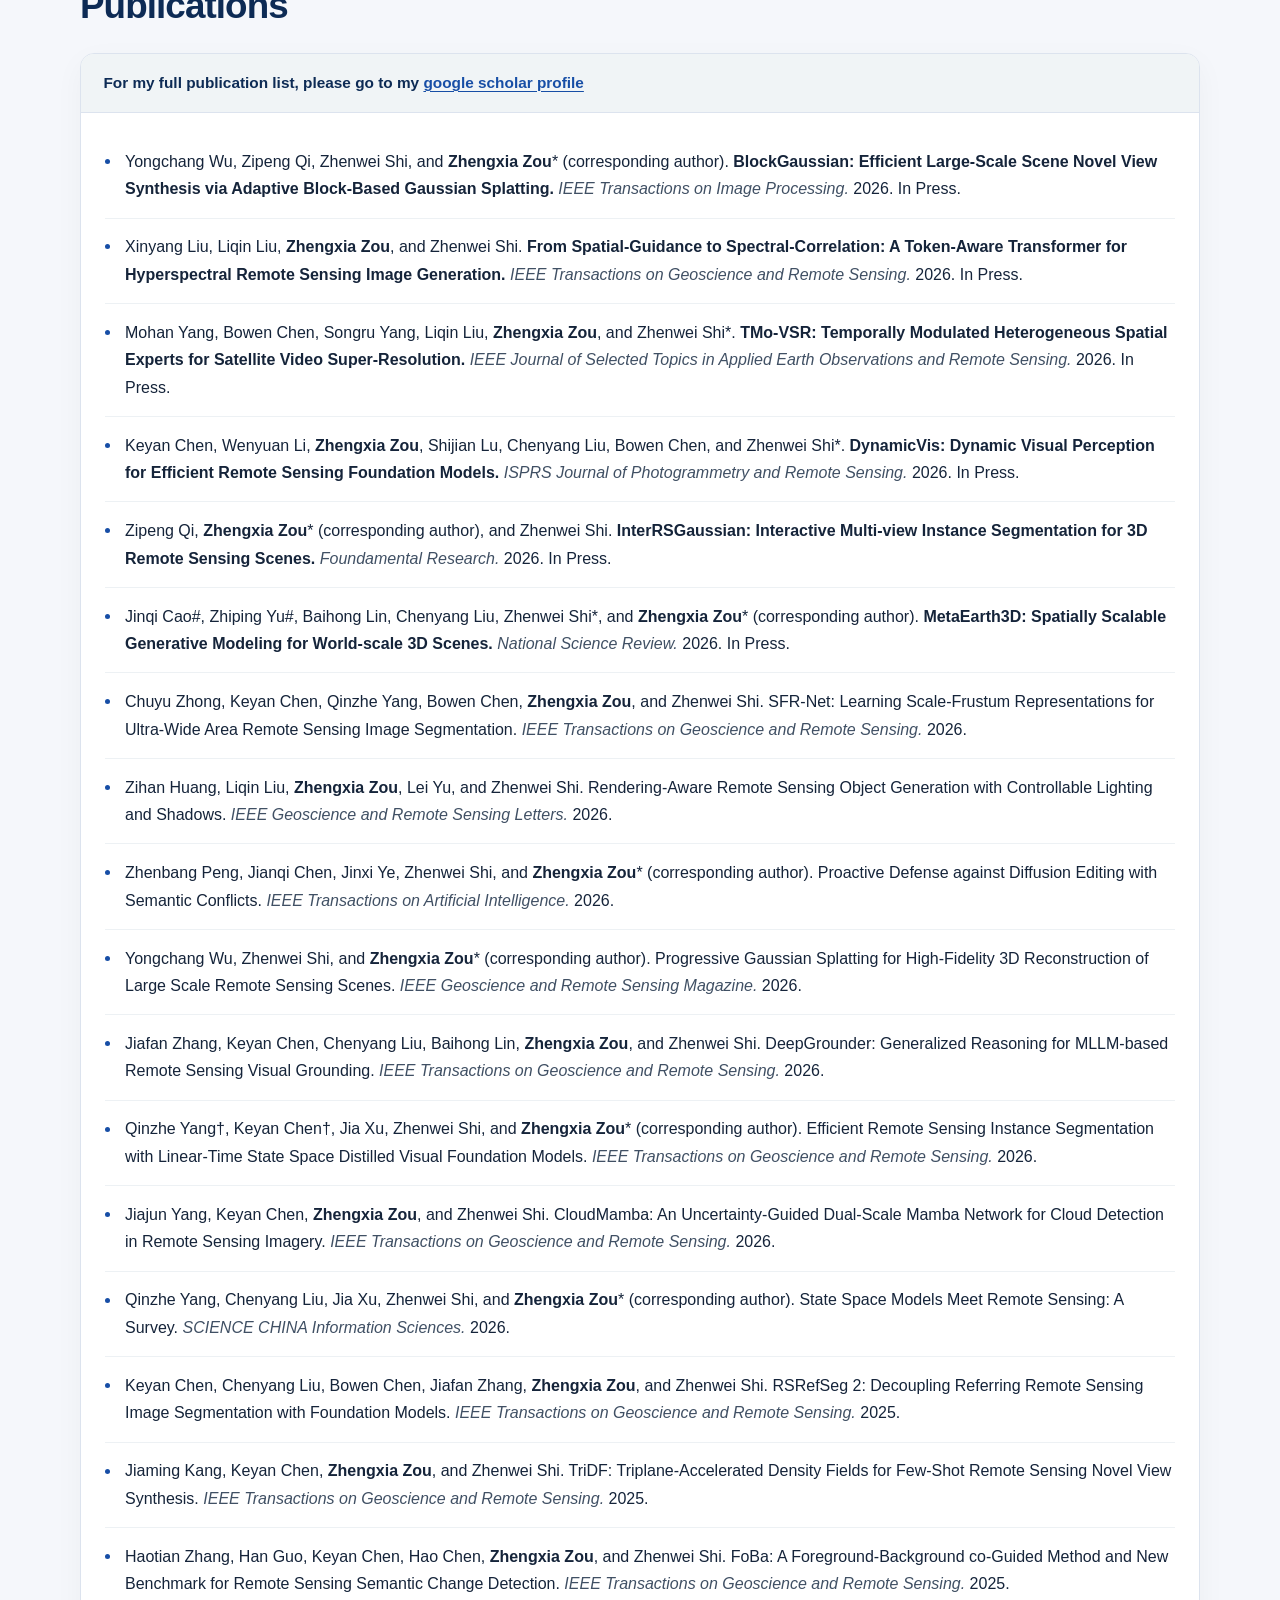
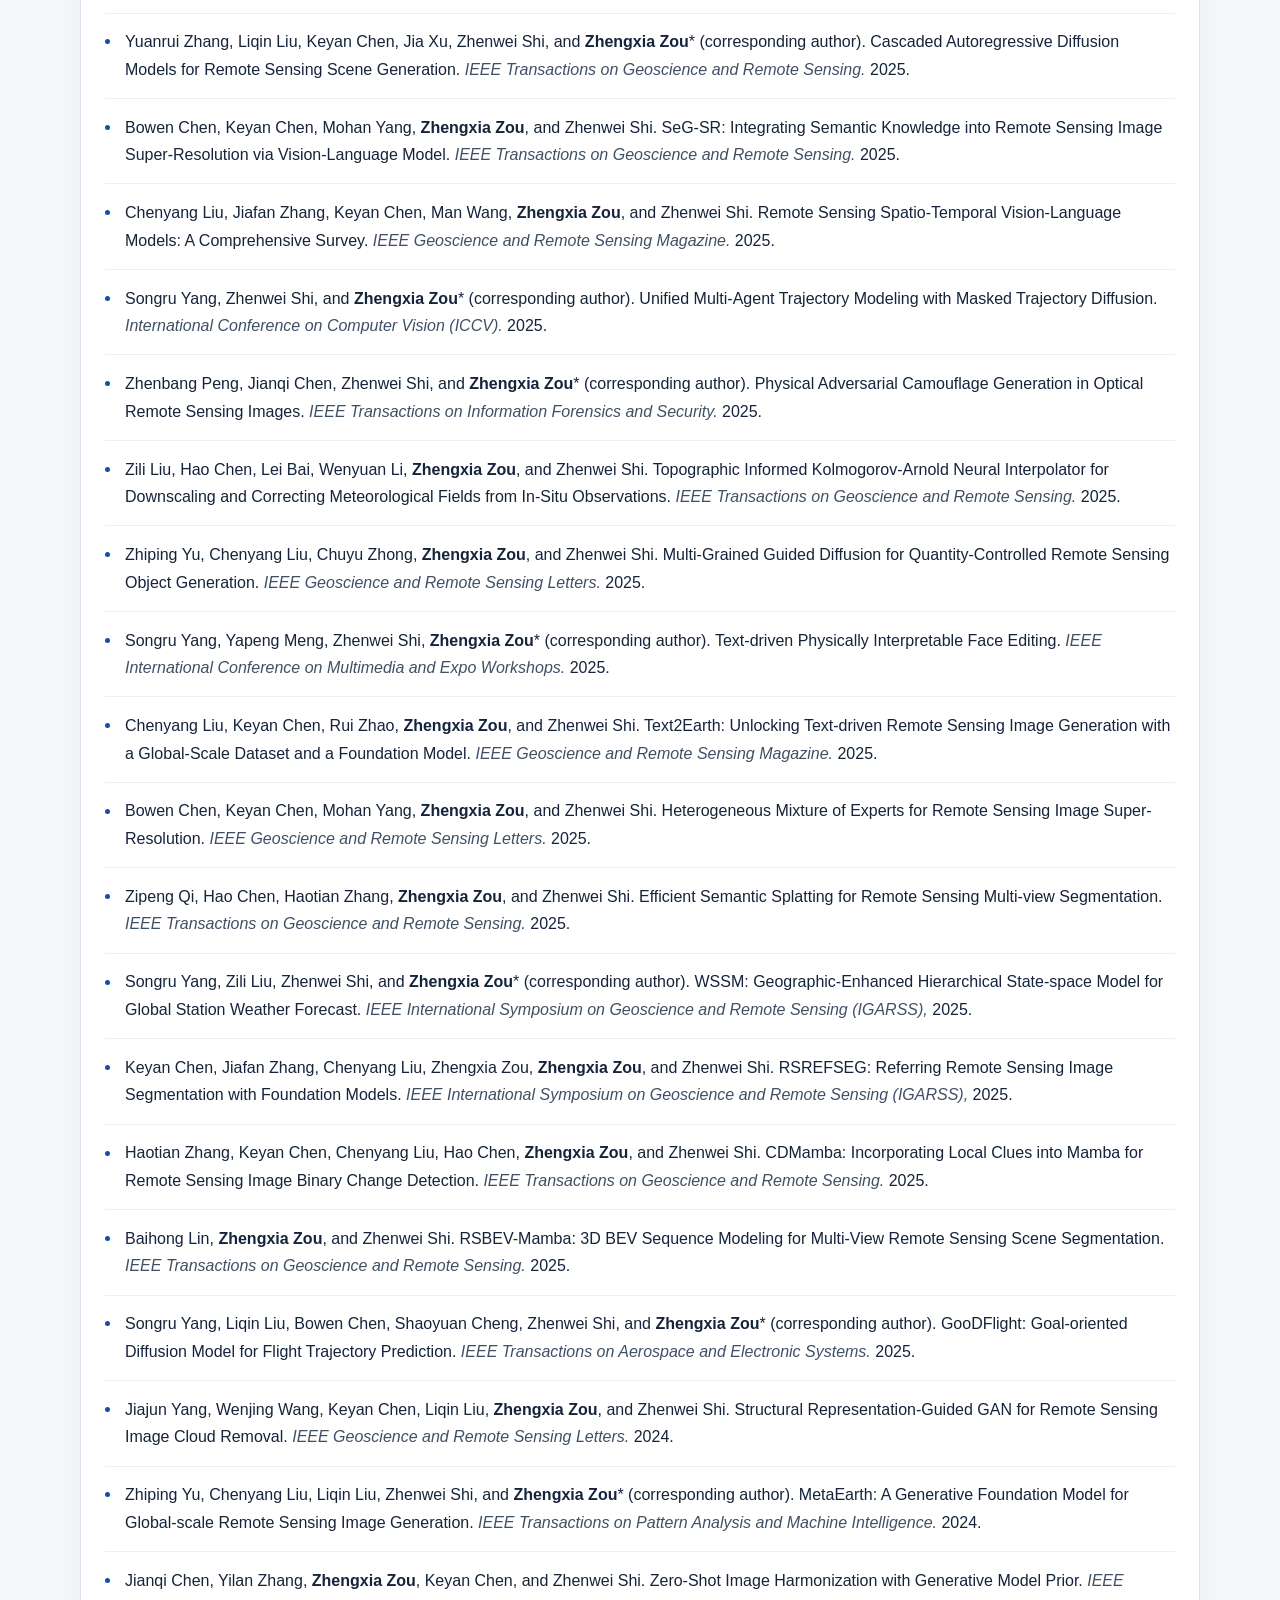
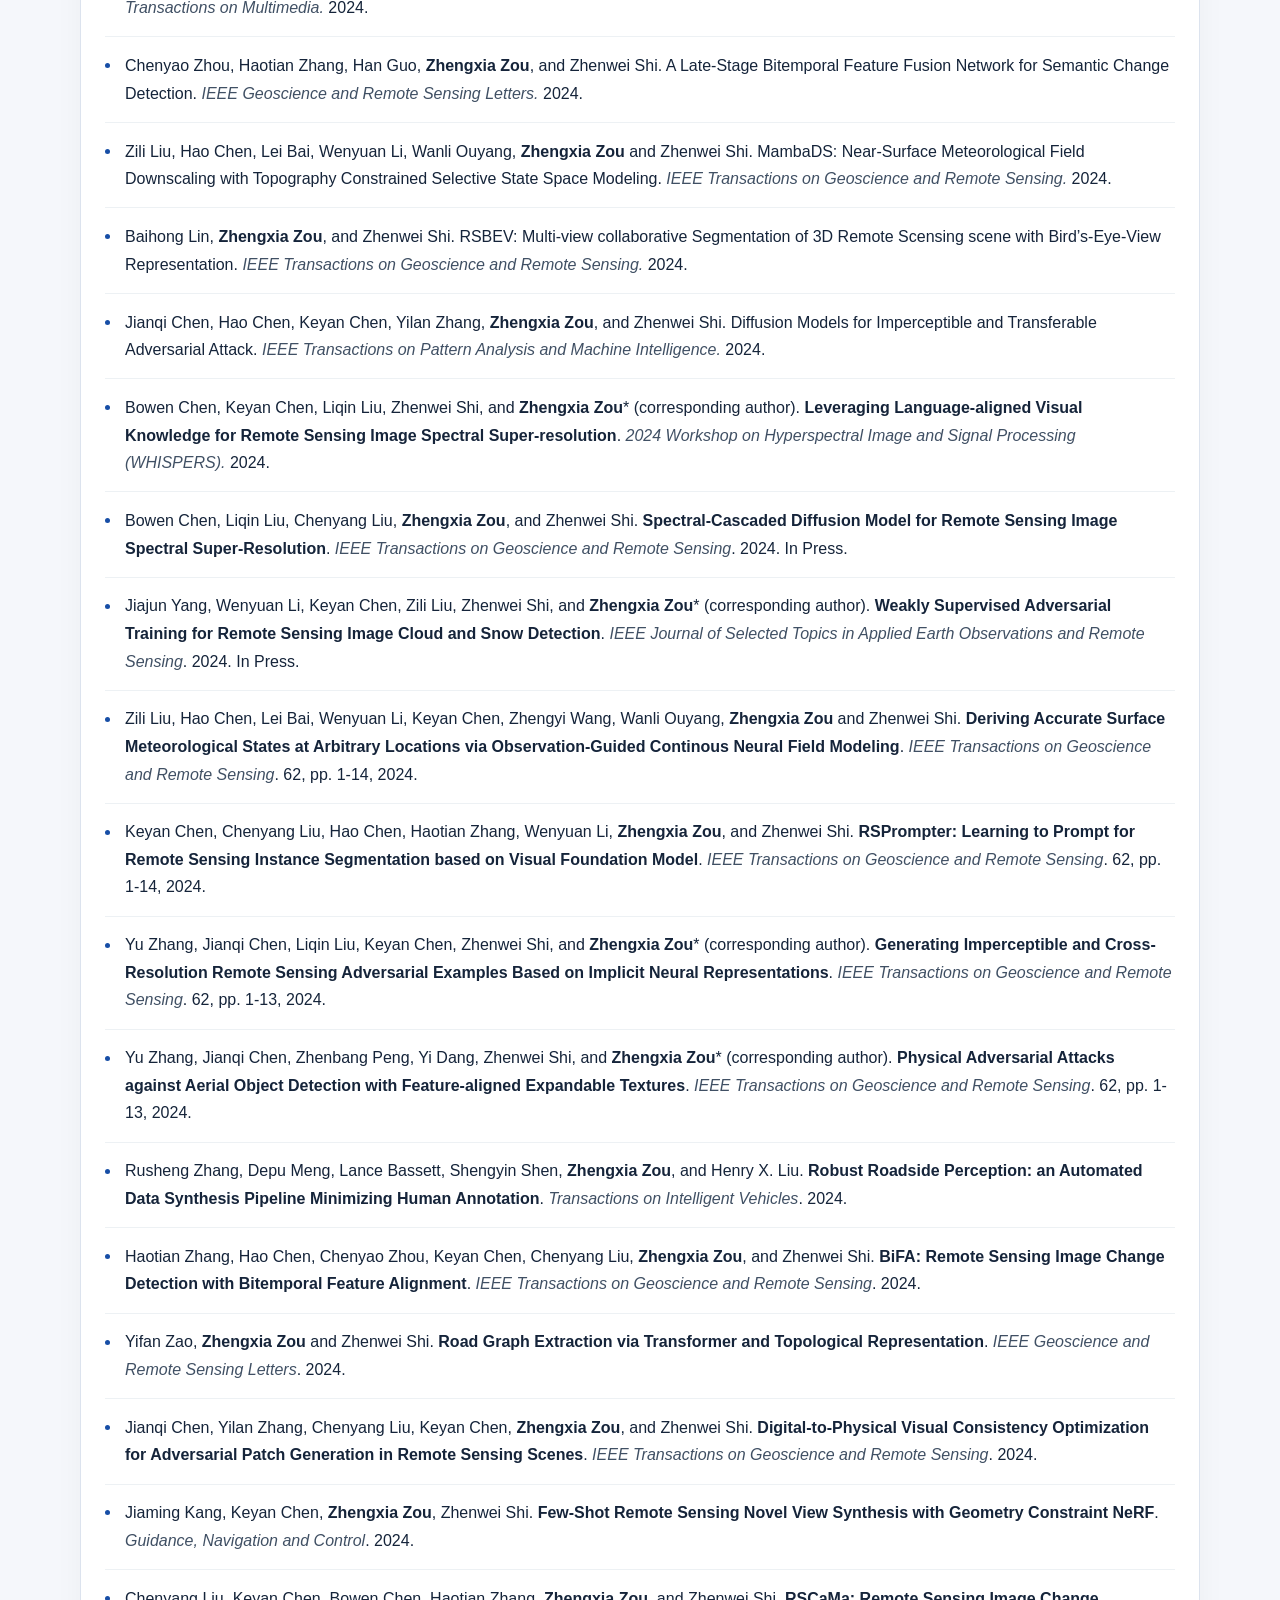
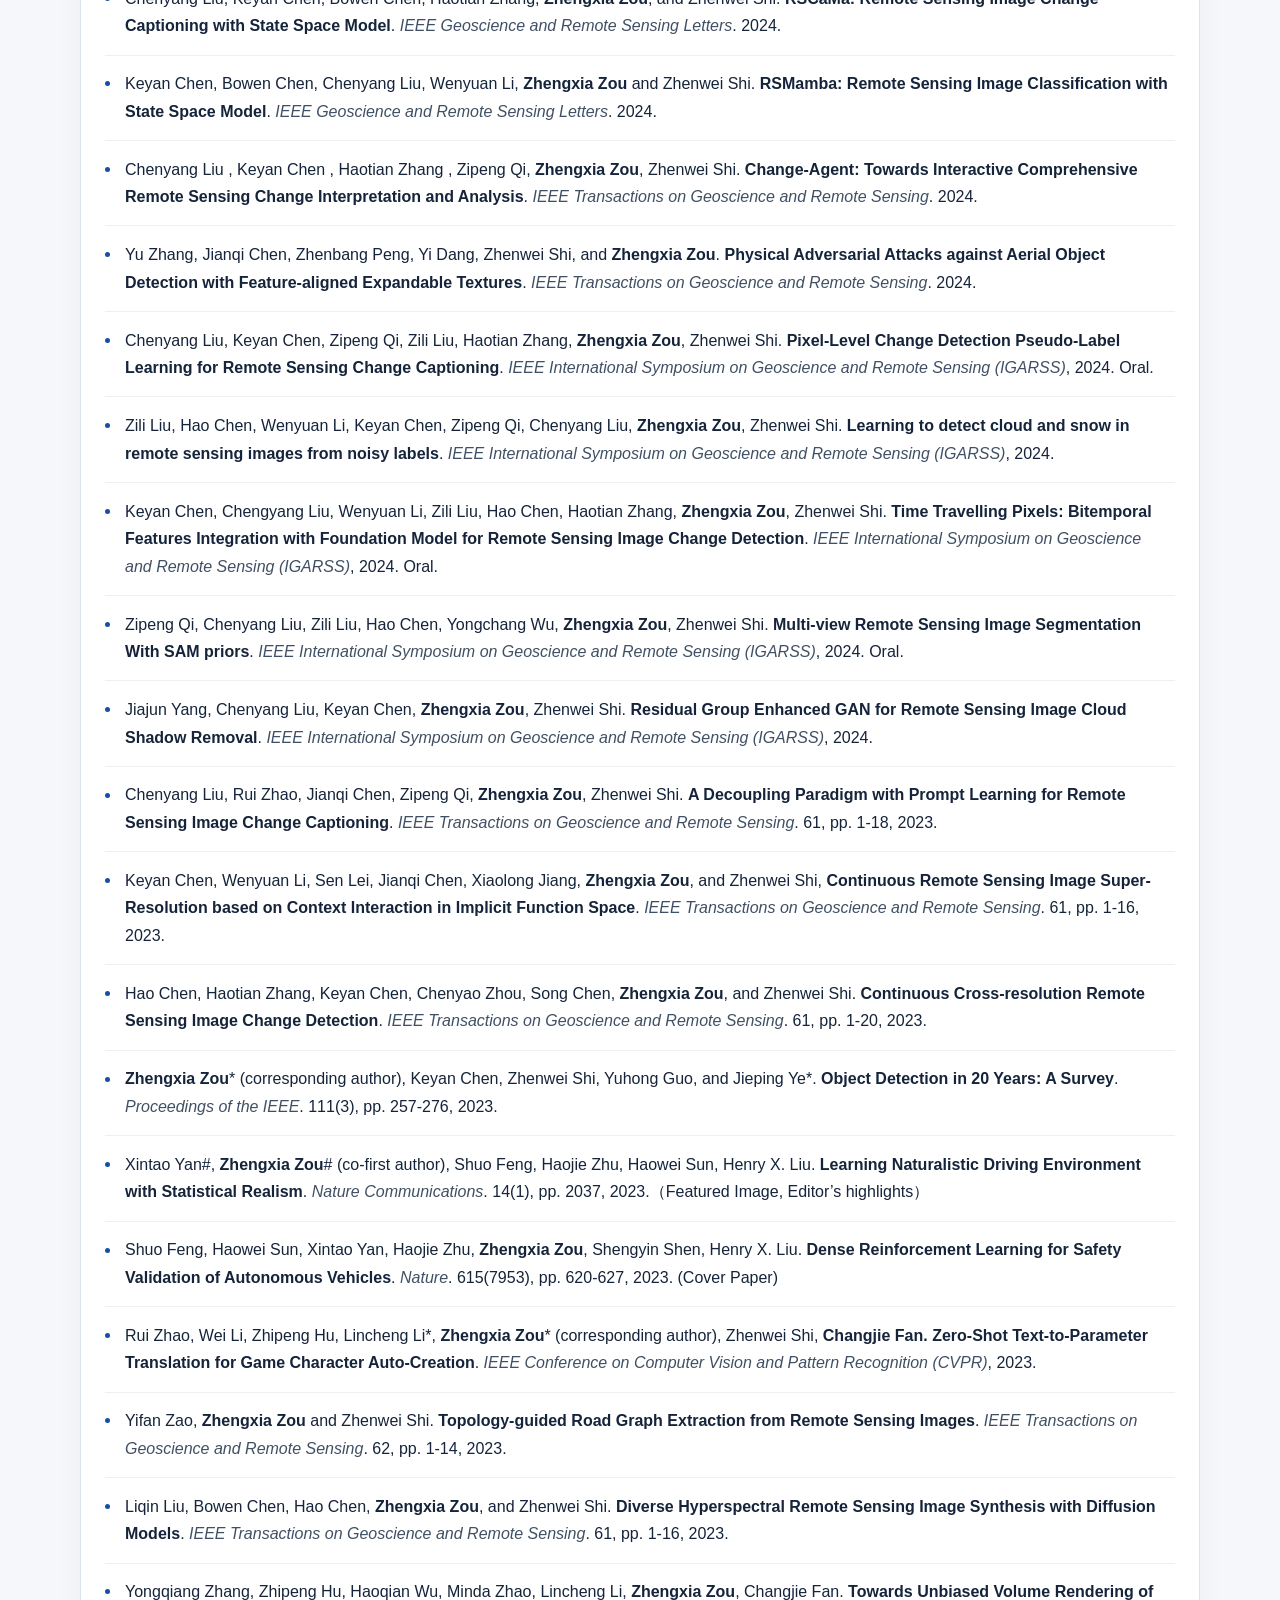
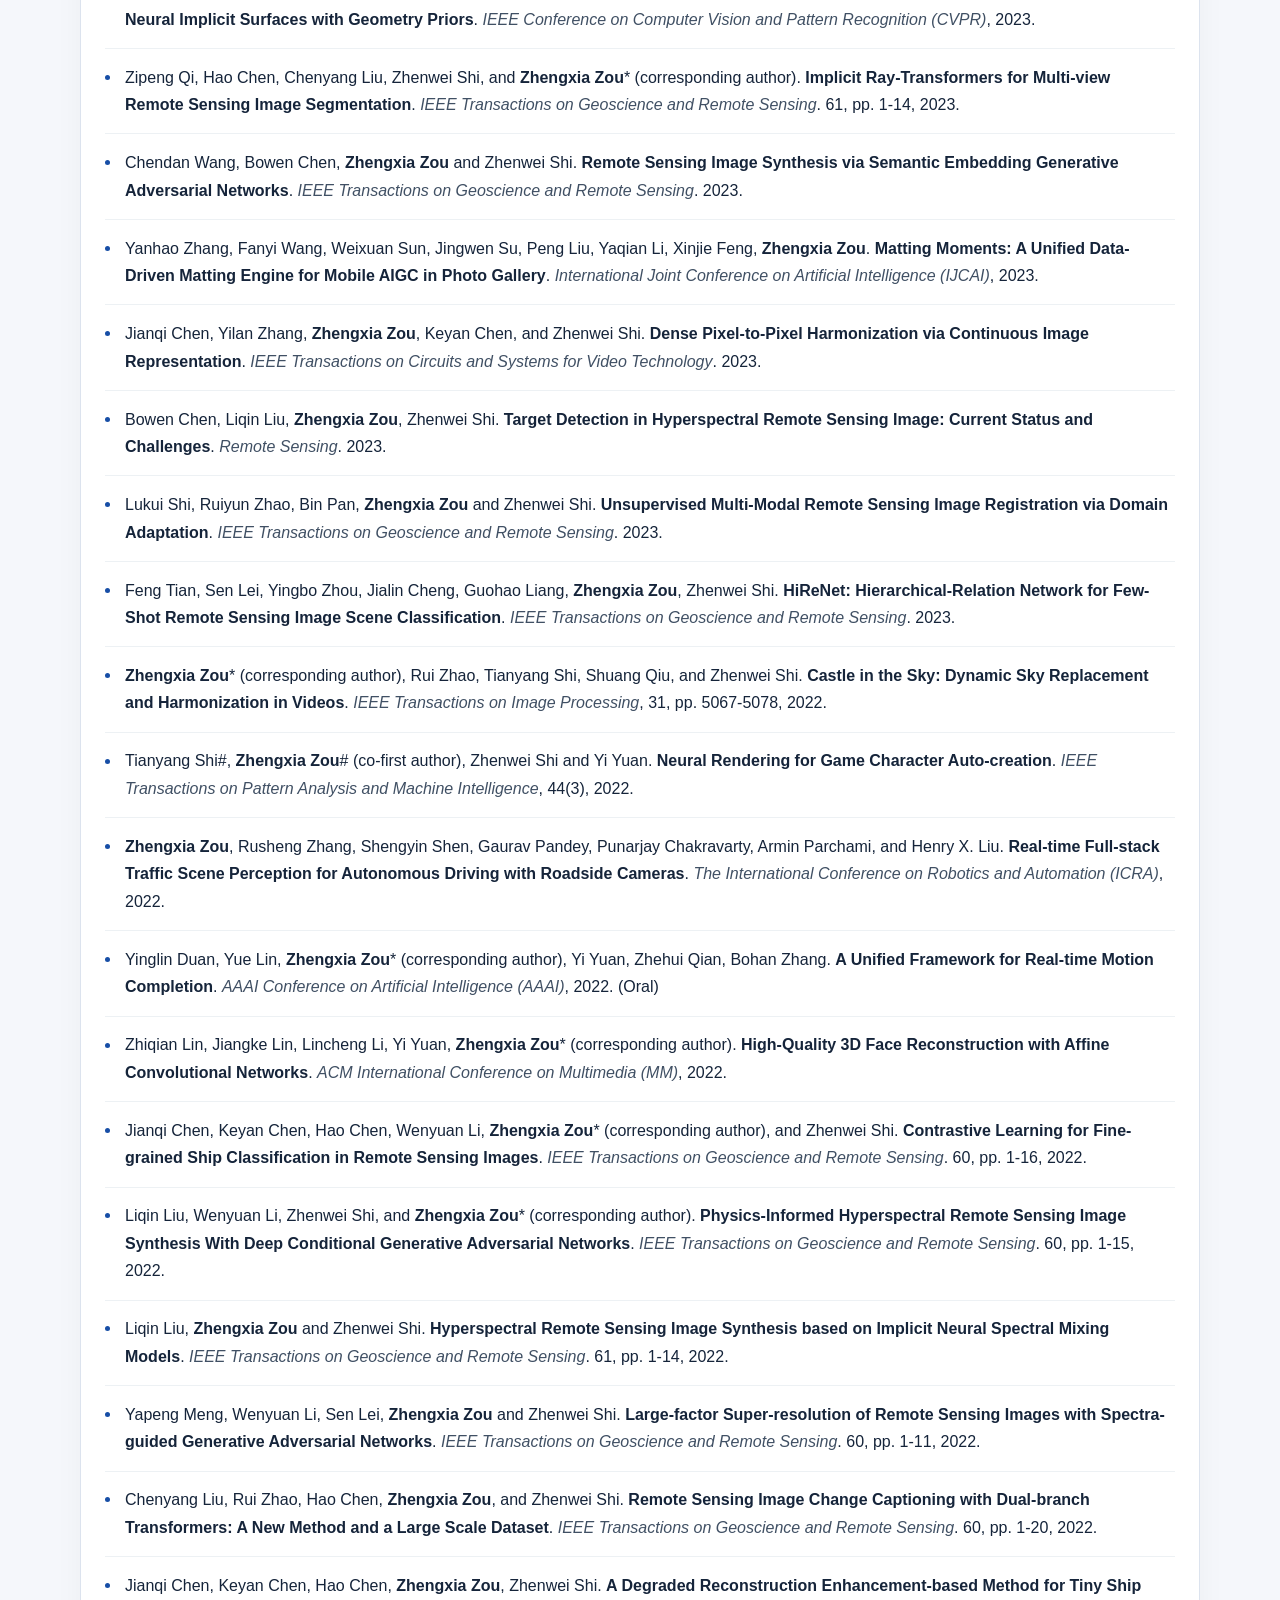
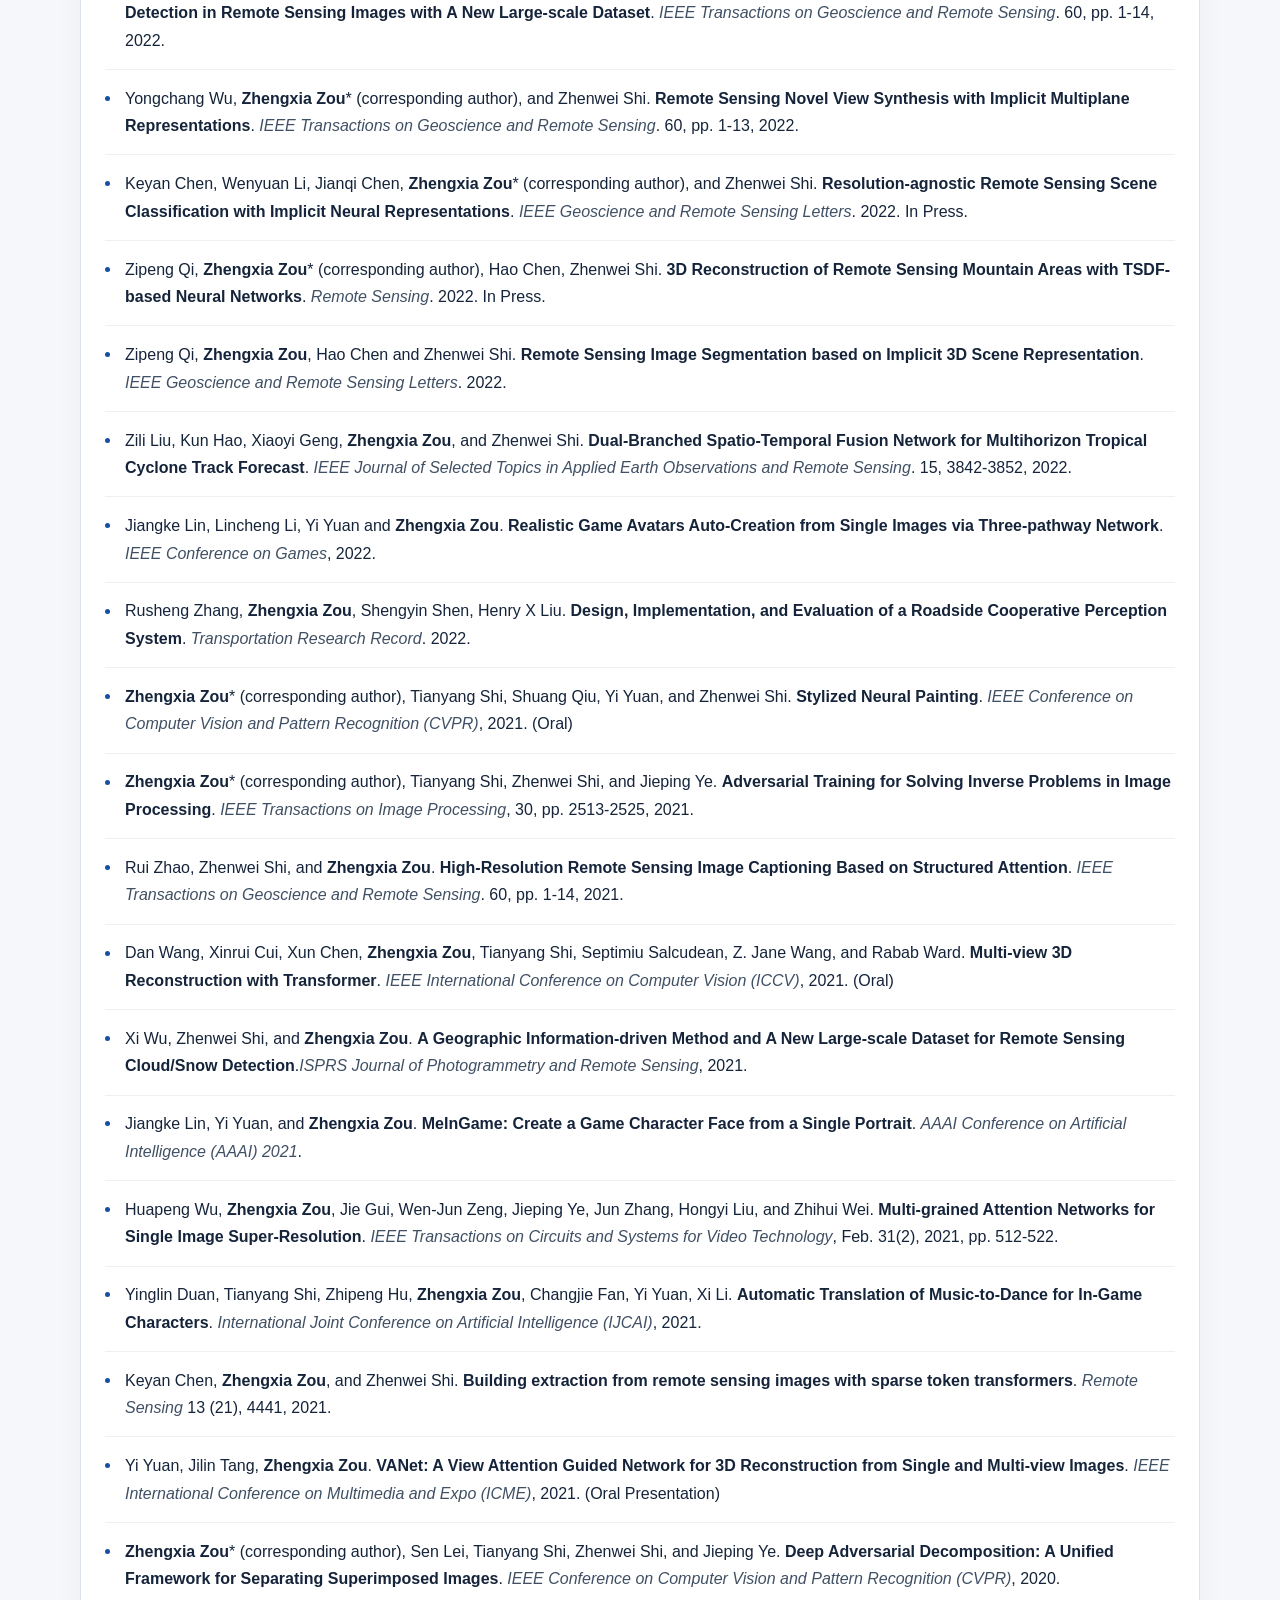
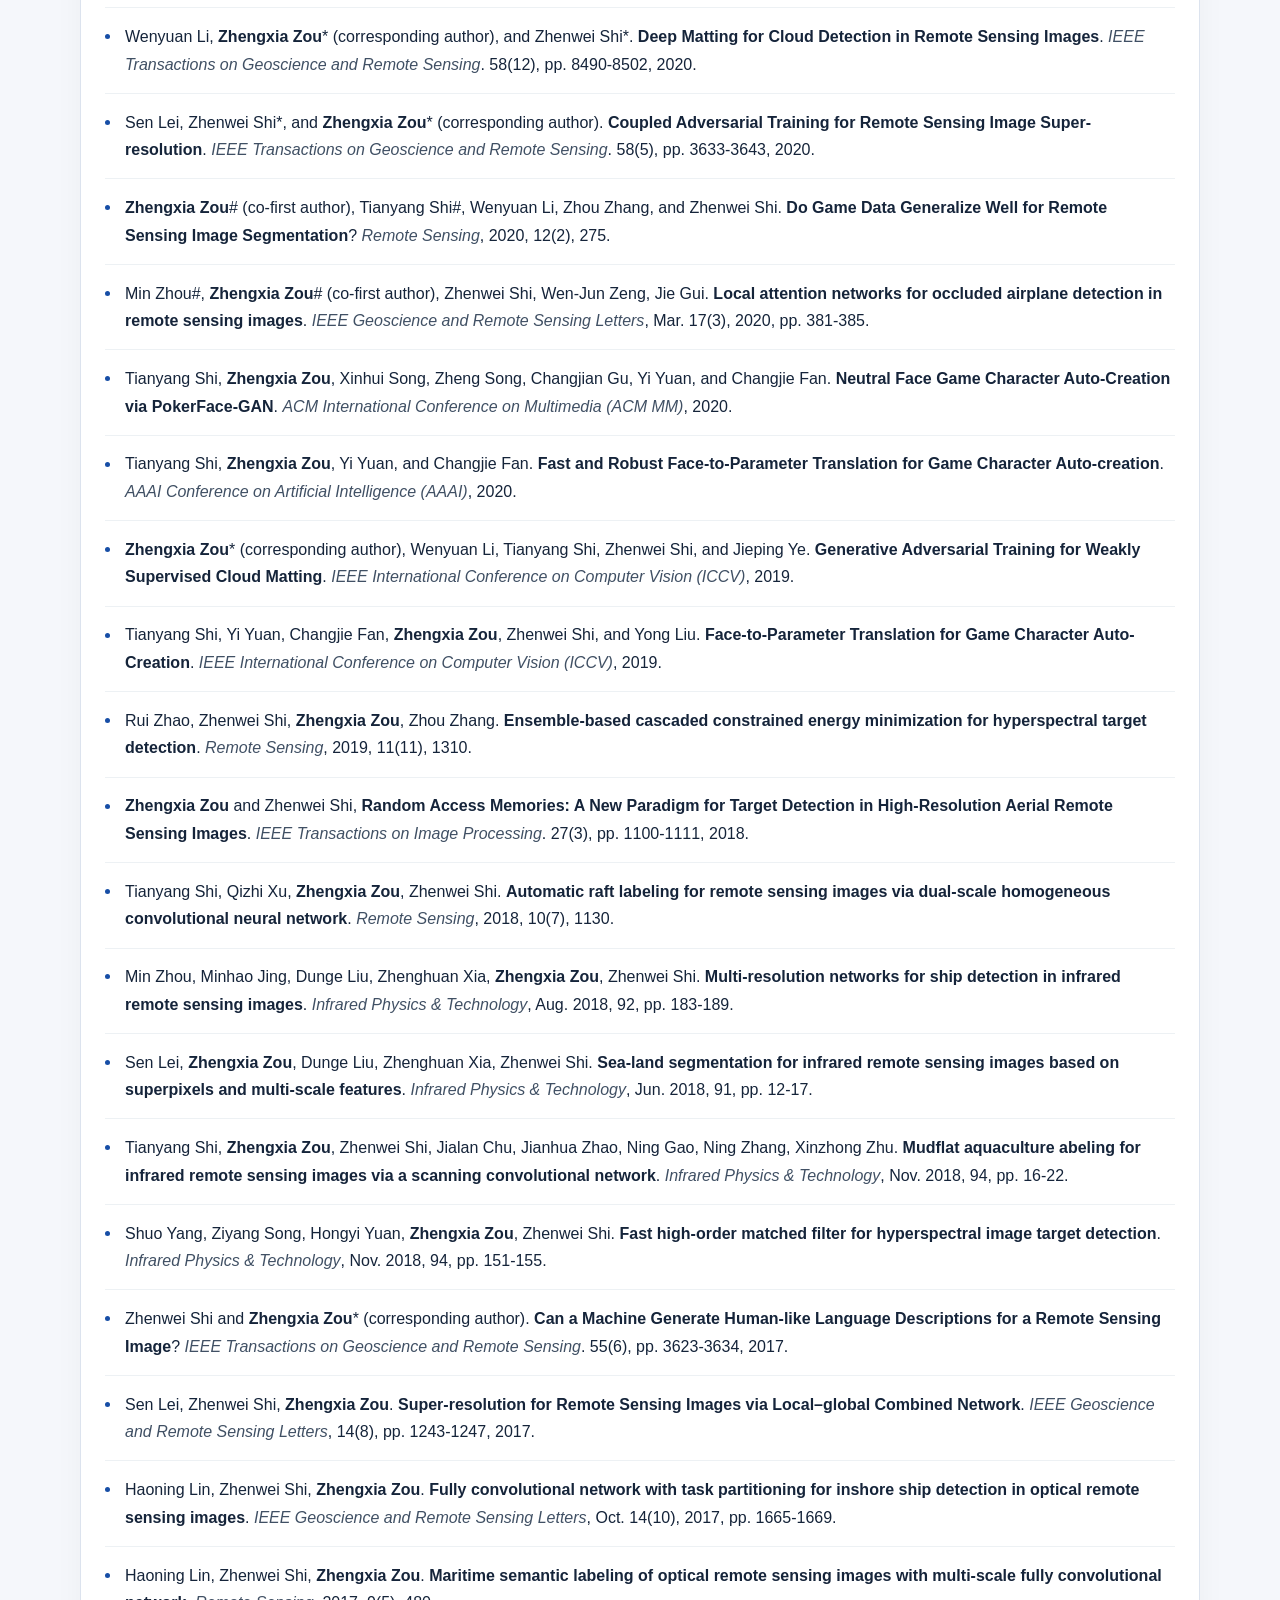
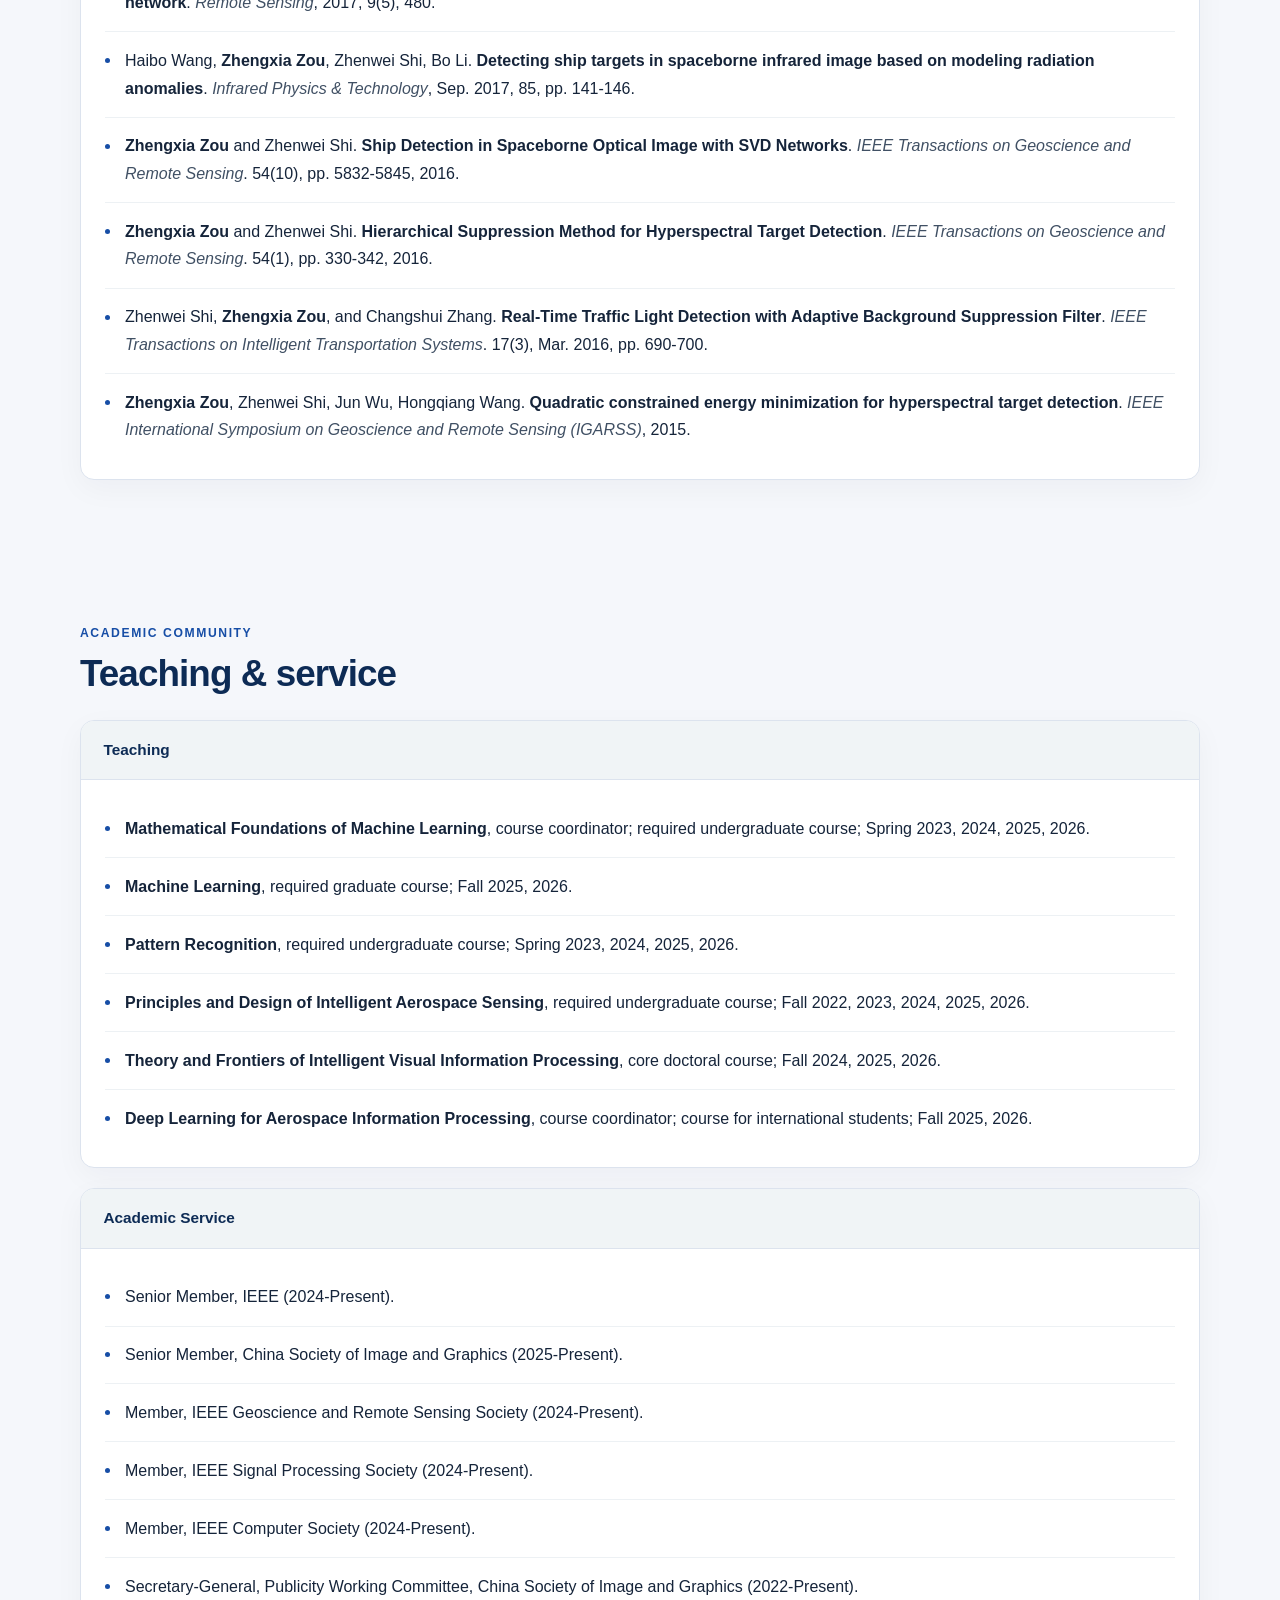
==== commit cf7c8939: "Yongchang Wu's TIP added" ====
--- a/index.html
+++ b/index.html
@@ -194,6 +194,10 @@
                   target="_blank">google scholar profile</a></b></div>
               <div class="panel-body">
                 <ul>
+                  <li>Yongchang Wu, Zipeng Qi, Zhenwei Shi, and <b>Zhengxia Zou</b>* (corresponding author).
+                    <b>BlockGaussian: Efficient Large-Scale Scene Novel View Synthesis via Adaptive Block-Based Gaussian Splatting.</b>
+                    <i>IEEE Transactions on Image Processing.</i> 2026. In Press.</li>
+                  <br>
                   <li>Xinyang Liu, Liqin Liu, <b>Zhengxia Zou</b>, and Zhenwei Shi.
                     <b>From Spatial-Guidance to Spectral-Correlation: A Token-Aware Transformer for Hyperspectral Remote Sensing Image Generation.</b>
                     <i>IEEE Transactions on Geoscience and Remote Sensing.</i> 2026. In Press.</li>
